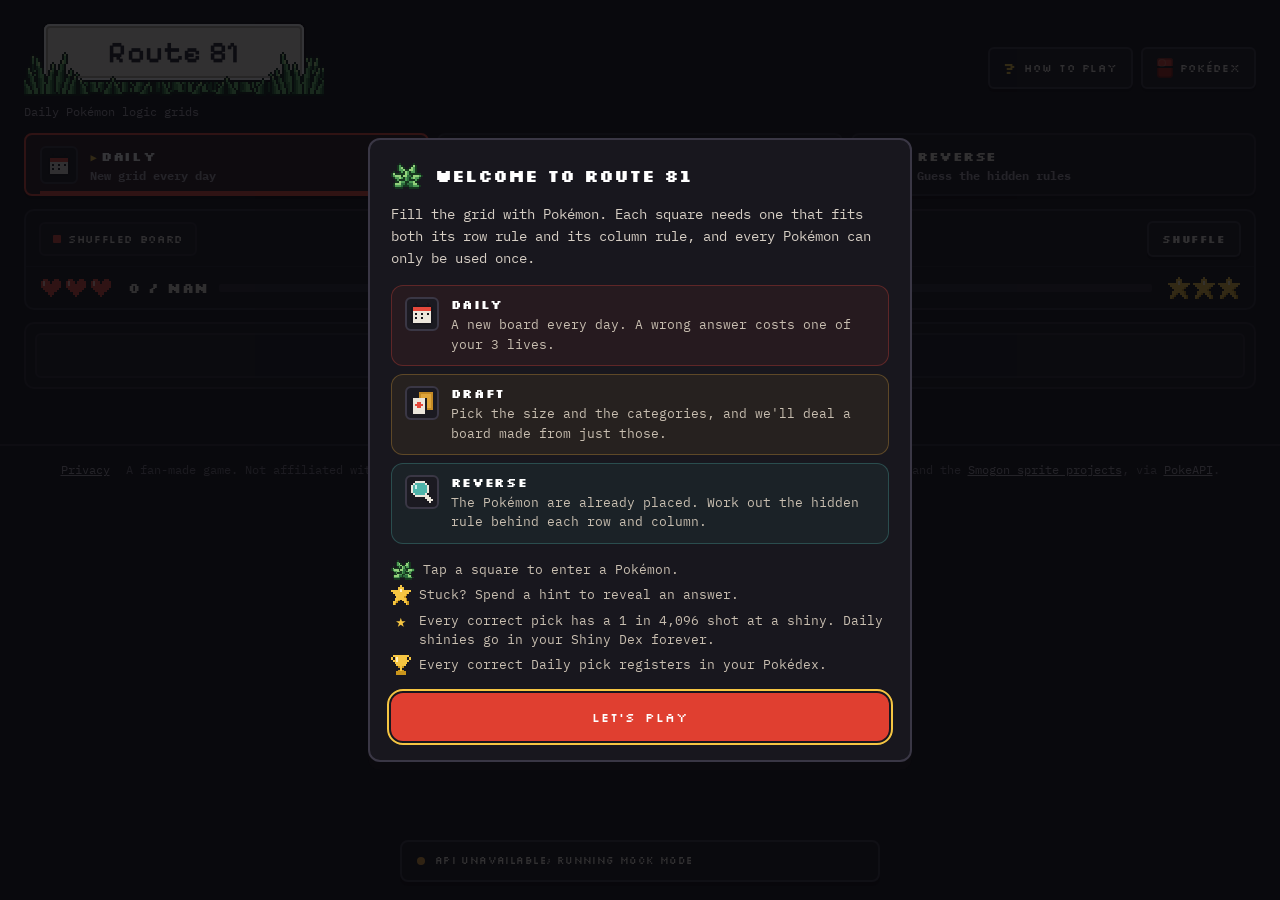
==== frontend/index.html @ f3b8fbe4 "Logo: route sign that drops in, standing in swaying tall grass - Replaces the grass-under-text wordm" ====
<!doctype html>
<html lang="en">
  <head>
    <meta charset="UTF-8" />
    <meta name="viewport" content="width=device-width, initial-scale=1.0" />
    <!-- Tints the phone browser bars to match the page -->
    <meta name="theme-color" content="#08030f" />
    <title>Route 81 · Daily Pokémon grid puzzles</title>
    <meta name="description" content="Route 81 is a free daily Pokémon logic grid: 81 squares, each needs a Pokémon that fits its row and column. New board every day, plus Draft and Reverse modes." />
    <meta property="og:site_name" content="Route 81" />
    <meta property="og:title" content="Route 81 · Daily Pokémon grid puzzles" />
    <meta property="og:description" content="81 squares. Every one needs a Pokémon that fits both rules. New board every day." />
    <meta property="og:type" content="website" />
    <meta name="twitter:card" content="summary" />
    <link rel="icon" href="./favicon.svg" type="image/svg+xml" />
    <link rel="preconnect" href="https://fonts.googleapis.com" />
    <link rel="preconnect" href="https://fonts.gstatic.com" crossorigin />
    <link
      href="https://fonts.googleapis.com/css2?family=IBM+Plex+Mono:wght@400;500&family=Pixelify+Sans:wght@600&family=Silkscreen:wght@400;700&display=swap"
      rel="stylesheet"
    />
    <link rel="stylesheet" href="./styles.css" />
    <link rel="stylesheet" href="./brand-art.css" />
    <link rel="stylesheet" href="./type-icons.css" />
    <link rel="stylesheet" href="./Reverse.css" />

    <!-- HUD + game UI styles — embedded to guarantee application -->
    <style>
      /* ── HUD strip ───────────────────────────────────────── */
      .hud-strip {
        display: flex;
        flex-direction: row;
        align-items: center;
        gap: 0;
        background: rgba(14, 13, 16, 0.90);
        border: 1px solid rgba(34, 33, 40, 0.8);
        border-radius: 12px;
        padding: 0.5rem 0.9rem;
        margin-bottom: 0.55rem;
        box-shadow: 0 4px 16px rgba(0, 0, 0, 0.4), inset 0 1px 0 rgba(0, 196, 176, 0.06);
      }

      .hud-section {
        display: flex;
        flex-direction: row;
        align-items: center;
        gap: 0.38rem;
        flex-shrink: 0;
      }

      .hud-section.hud-mid {
        flex: 1;
        justify-content: center;
        gap: 0.55rem;
        min-width: 0;
        padding: 0 0.8rem;
      }

      .hud-divider {
        width: 1px;
        height: 1.8rem;
        background: rgba(34, 33, 40, 0.9);
        flex-shrink: 0;
      }

      /* Lives */
      .pip-life {
        font-size: 1.3rem;
        line-height: 1;
        display: inline-block;
        transition: filter 250ms ease, transform 280ms cubic-bezier(.2, .7, .3, 1), opacity 250ms ease;
        filter: none;
      }

      .pip-life.spent {
        filter: grayscale(1) brightness(0.35);
        opacity: 0.25;
        transform: scale(0.75);
      }

      /* Progress */
      .hud-score {
        font-family: "Silkscreen", "IBM Plex Mono", monospace;
        font-size: 0.95rem;
        font-weight: 700;
        color: #e5ddd3;
        white-space: nowrap;
        flex-shrink: 0;
        letter-spacing: 0.04em;
      }

      .hud-bar {
        flex: 1;
        height: 6px;
        background: rgba(34, 33, 40, 0.6);
        border-radius: 99px;
        overflow: hidden;
        min-width: 60px;
        border: 1px solid rgba(34, 33, 40, 0.8);
      }

      .hud-fill {
        height: 100%;
        width: 0%;
        background: #cc3022;
        border-radius: 99px;
        transition: width 400ms cubic-bezier(.4, 0, .2, 1);
        box-shadow: none;
      }

      .hud-tag {
        font-family: "Silkscreen", "IBM Plex Mono", monospace;
        font-size: 0.6rem;
        text-transform: uppercase;
        letter-spacing: 0.14em;
        color: #5e5c6b;
        white-space: nowrap;
        flex-shrink: 0;
      }

      /* Hints */
      .pip-hint {
        background: none;
        border: none;
        padding: 0.1rem;
        cursor: pointer;
        font-size: 1.3rem;
        line-height: 1;
        box-shadow: none;
        border-radius: 50%;
        display: inline-block;
        transition: filter 200ms ease, transform 240ms cubic-bezier(.2, .7, .3, 1), opacity 200ms ease;
        filter: none;
      }

      .pip-hint:hover:not(.spent):not(:disabled) {
        transform: scale(1.32) rotate(14deg);
        filter: none;
      }

      .pip-hint:active:not(.spent):not(:disabled) { transform: scale(1.1); }

      .pip-hint.spent,
      .pip-hint:disabled {
        filter: grayscale(1) brightness(0.35);
        opacity: 0.22;
        cursor: not-allowed;
        transform: scale(0.75);
      }

      /* ── Game alerts ──────────────────────────────────────── */
      .hud-alert {
        display: none;
        flex-direction: row;
        align-items: center;
        gap: 0.65rem;
        border-radius: 10px;
        padding: 0.55rem 0.85rem;
        margin-bottom: 0.55rem;
        font-size: 0.85rem;
        font-weight: 500;
        font-family: "IBM Plex Mono", monospace;
        animation: alert-in 340ms cubic-bezier(.2, .7, .3, 1) both;
      }

      .hud-alert.visible { display: flex; }

      @keyframes alert-in {
        from { opacity: 0; transform: translateY(-6px) scale(0.97); }
        to   { opacity: 1; transform: none; }
      }

      .hud-alert-dead {
        background: rgba(233, 88, 74, 0.08);
        border: 1.5px solid rgba(233, 88, 74, 0.35);
        color: #f4aba4;
      }

      .hud-alert-win {
        background: rgba(58, 175, 117, 0.08);
        border: 1.5px solid rgba(58, 175, 117, 0.35);
        color: #94dcb8;
      }

      .hud-alert-icon { font-size: 1.4rem; flex-shrink: 0; }
      .hud-alert-text { flex: 1; }
      .hud-alert-text strong {
        font-family: "Silkscreen", monospace;
        font-size: 0.9rem;
        display: block;
      }

      /* Picked Pokémon name: small enough that 8-10 letter names (Garchomp,
         Kangaskhan) stay on one line next to the check mark on wide
         screens, and only break mid-word as a last resort. */
      .cell .picked-name {
        font-size: calc(clamp(0.56rem, 0.6vw, 0.7rem) * 9 / var(--name-len, 9));
        letter-spacing: 0.01em;
        word-break: normal;
        overflow-wrap: anywhere;
      }
      /* ── Qual-combo two-line rule labels ──────────────────── */
      .qual-combo {
        display: flex;
        flex-direction: column;
        align-items: center;
        justify-content: center;
        gap: 0.2rem;
        width: 100%;
        flex: 1;
        padding: 0.15rem 0.1rem;
      }
      .q-row, .q-col {
        font-family: var(--pixel-font);
        font-size: 0.70rem;
        font-weight: 700;
        text-transform: uppercase;
        letter-spacing: 0.03em;
        color: rgba(232, 169, 163, 0.88);
        overflow: hidden;
        display: -webkit-box;
        -webkit-line-clamp: 3;
        -webkit-box-orient: vertical;
        max-width: 100%;
        line-height: 1.25;
        text-align: center;
        transition: color 150ms ease, font-size 150ms ease, text-shadow 150ms ease;
      }
      .q-col {
        font-size: 0.68rem;
        color: rgba(222, 131, 123, 0.72);
      }
      .q-sep {
        font-size: 0.62rem;
        font-weight: 700;
        color: rgba(220, 92, 80, 0.55);
        line-height: 1;
        font-family: "Silkscreen", "IBM Plex Mono", monospace;
        letter-spacing: 0;
        transition: color 150ms ease, font-size 150ms ease;
      }
      /* Hover: brighten + glow. No font growth: the square itself already
         zooms in, and growing the text too pushed long pairs ("Learns Earth
         Power × Ability: Sheer Force") out of the bottom of the square. */
      .cell:hover .q-row,
      .cell:focus-within .q-row {
        color: rgba(238, 233, 227, 1);
        text-shadow: none;
      }
      .cell:hover .q-col,
      .cell:focus-within .q-col {
        color: rgba(240, 190, 185, 0.95);
        text-shadow: none;
      }
      .cell:hover .q-sep,
      .cell:focus-within .q-sep {
        color: rgba(235, 106, 95, 0.80);
      }
      /* Long pairs (app.js adds .q-long): a size down so both always fit. */
      .qual-combo { min-height: 0; overflow: hidden; }
      .qual-combo.q-long .q-row { font-size: 0.6rem; }
      .qual-combo.q-long .q-col { font-size: 0.58rem; }
      .qual-combo.q-long { gap: 0.12rem; }
      /* ── Mobile: keep qual-combo sizes readable but not huge ─── */
      @media (max-width: 767px) {
        .q-row           { font-size: 0.66rem; }
        .q-col           { font-size: 0.60rem; }
        .q-sep           { font-size: 0.52rem; }
        .qual-combo      { gap: 0.14rem; }
        .cell:hover .q-row,
        .cell:focus-within .q-row { text-shadow: none; }
        /* styles.css grows these on hover with !important; keep them put. */
        .cell:hover .qual-combo .q-row, .cell:focus-within .qual-combo .q-row { font-size: 0.64rem !important; }
        .cell:hover .qual-combo .q-col, .cell:focus-within .qual-combo .q-col { font-size: 0.58rem !important; }
        .cell .qual-combo.q-long .q-row { font-size: 0.56rem !important; }
        .cell .qual-combo.q-long .q-col { font-size: 0.52rem !important; }
      }
      /* Shrink labels when cell is filled — sprite takes over */
      .cell.ok .q-row, .cell.ok .q-col,
      .cell.hint-cell .q-row, .cell.hint-cell .q-col {
        font-size: 0.5rem;
        color: rgba(144, 142, 158, 0.42);
        -webkit-line-clamp: 1;
        text-shadow: none;
      }
      /* "Tap to enter" — readable but not dominant */
      .cell:not(.ok):not(.hint-cell):not(.err):not(.drafted):not(.warn) .picked-name {
        font-size: 0.5rem;
        opacity: 0.40;
        letter-spacing: 0.08em;
      }

      /* ── Cell modal overlay ────────────────────────────────── */
      .cell-modal-overlay {
        position: fixed; inset: 0;
        background: rgba(0,0,0,0.82);
        
        
        z-index: 200;
        display: grid;
        place-items: center;
        padding: 1rem;
        opacity: 0;
        pointer-events: none;
        transition: opacity 200ms ease;
      }
      .cell-modal-overlay.open { opacity: 1; pointer-events: all; }
      .cell-modal-card {
        background: rgba(12, 12, 14, 0.98);
        border: 1px solid rgba(204, 48, 34, 0.52);
        border-radius: 22px;
        padding: 1.6rem 1.5rem 1.4rem;
        width: min(520px, 94vw);
        position: relative;
        box-shadow: 0 30px 80px rgba(0,0,0,0.8);
        animation: modal-in 300ms cubic-bezier(.2, .7, .3, 1) both;
      }
      @keyframes modal-in {
        from { opacity:0; transform: scale(0.90) translateY(20px); }
        to   { opacity:1; transform: none; }
      }
      /* Modal header: rules centered in their own space,
         hearts+close absolute in top-right corner of the card */
      .modal-header {
        display: flex;
        justify-content: center;
        margin-bottom: 1rem;
        /* No position:relative — lets .modal-header-right escape to the card */
      }

      /* Hearts + close: absolute within .cell-modal-card, never collides with rules */
      .modal-header-right {
        position: absolute;
        top: 1.0rem;
        right: 1.0rem;
        display: flex;
        align-items: center;
        gap: 0.3rem;
        z-index: 2;
      }

      /* Rules: centered column — Water / × / Bug */
      .modal-rules {
        display: flex;
        flex-direction: column;
        align-items: center;
        gap: 0.28rem;
        text-align: center;
        /* Keep rule tags away from the absolute hearts in the top-right */
        padding: 0 4.5rem;
      }

      .modal-rule-x {
        font-family: "Silkscreen", monospace;
        font-size: 0.78rem;
        color: rgba(214, 101, 90, 0.40);
        line-height: 1;
        align-self: center;
      }
      .modal-close-btn {
        width: 2rem; height: 2rem; min-height: unset;
        border-radius: 50%; flex-shrink: 0;
        display: grid; place-items: center;
        font-size: 0.9rem; padding: 0;
        background: rgba(204, 48, 34,0.08);
        border: 1px solid rgba(204, 48, 34,0.28);
        color: rgba(229, 157, 151,0.65);
        box-shadow: none; font-family: "IBM Plex Mono", monospace;
      }
      .modal-close-btn:hover {
        background: rgba(204, 48, 34,0.18); border-color: rgba(204, 48, 34,0.6);
        color: #e5ddd3; transform: none; box-shadow: none;
      }
      .modal-rule-tag {
        font-family: "Silkscreen", monospace;
        font-size: 0.82rem; font-weight: 700;
        text-transform: uppercase; letter-spacing: 0.06em;
        background: rgba(204, 48, 34,0.10);
        border: 1px solid rgba(204, 48, 34,0.38);
        border-radius: 9px; padding: 0.38rem 0.7rem; color: #eebeba;
      }
      /* .modal-rule-x now defined in modal-header block above */
      .modal-preview {
        display: flex; flex-direction: column; align-items: center;
        gap: 0.35rem; min-height: 70px; margin-bottom: 1rem;
      }
      .modal-sprite {
        width: 88px; height: 88px; object-fit: contain;
        filter: drop-shadow(0 6px 14px rgba(0,0,0,0.6));
        transition: opacity 200ms ease;
      }
      .modal-sprite.hidden { display: none; }
      .modal-picked-name {
        margin: 0; font-family: "Silkscreen", monospace;
        font-size: 1rem; font-weight: 700;
        text-transform: uppercase; letter-spacing: 0.06em;
        color: #e5ddd3; min-height: 1.4em; text-align: center;
      }
      .modal-input-wrap { margin-bottom: 0.55rem; }
      .modal-input {
        width: 100%; padding: 0.75rem 1rem;
        font-size: 1rem; font-family: "IBM Plex Mono", monospace;
        background: rgba(204, 48, 34,0.05);
        border: 1px solid rgba(204, 48, 34,0.32);
        border-radius: 11px; color: #e5ddd3; outline: none;
        transition: border-color 150ms, box-shadow 150ms;
      }
      .modal-input:focus {
        border-color: rgba(204, 48, 34,0.7);
        box-shadow: none;
      }
      .modal-input::placeholder { color: rgba(221, 128, 119,0.38); }
      .modal-suggestions {
        margin-top: 0.45rem; display: flex; flex-direction: column;
        gap: 0.22rem; max-height: 190px; overflow-y: auto;
      }
      .modal-suggestion-btn {
        display: flex; align-items: center; gap: 0.75rem;
        background: rgba(204, 48, 34,0.05);
        border: 1px solid rgba(204, 48, 34,0.16);
        border-radius: 10px; padding: 0.45rem 0.75rem;
        text-align: left; color: #e5ddd3; font-size: 0.92rem;
        box-shadow: none; width: 100%;
        font-family: "IBM Plex Mono", monospace;
        transition: background 130ms, border-color 130ms;
        min-height: 60px;
      }
      .modal-suggestion-btn:hover {
        background: rgba(204, 48, 34,0.16);
        border-color: rgba(204, 48, 34,0.5);
        transform: none; box-shadow: none;
      }
      .modal-sug-sprite {
        width: 52px;
        height: 52px;
        object-fit: contain;
        flex-shrink: 0;
        filter: drop-shadow(0 2px 6px rgba(0,0,0,0.5));
      }
      .modal-suggestions::-webkit-scrollbar { width: 5px; }
      .modal-suggestions::-webkit-scrollbar-track { background: rgba(204, 48, 34,0.05); border-radius: 3px; }
      .modal-suggestions::-webkit-scrollbar-thumb { background: rgba(204, 48, 34,0.28); border-radius: 3px; }
      .modal-suggestions::-webkit-scrollbar-thumb:hover { background: rgba(204, 48, 34,0.5); }
      .modal-footer { display:flex; flex-direction:column; gap:0.45rem; margin-top:0.3rem; }
      .modal-status {
        margin: 0; font-size: 0.76rem;
        font-family: "IBM Plex Mono", monospace;
        min-height: 1.1em; text-align: center;
        color: rgba(221, 128, 119,0.6);
      }
      .modal-status.err  { color: #f08c82; }
      .modal-status.warn { color: #fbbf24; }
      .modal-status.ok   { color: #3aaf75; }
      .modal-actions { display: flex; gap: 0.55rem; }
      .modal-ok-btn     { flex: 1;       padding: 0.68rem 1rem;   font-size: 0.88rem; border-radius: 11px; }
      .modal-cancel-btn { flex-shrink: 0; padding: 0.68rem 0.95rem; font-size: 0.88rem; border-radius: 11px; }

      /* ── Modal hint bar ───────────────────────────────────── */
      .modal-hint-bar {
        display: flex;
        align-items: center;
        justify-content: center;
        gap: 0.55rem;
        padding: 0.65rem 0 0.1rem;
        border-top: 1px solid rgba(204, 48, 34, 0.15);
        margin-top: 0.5rem;
      }
      .modal-hint-tag {
        font-family: "Silkscreen", "IBM Plex Mono", monospace;
        font-size: 0.62rem;
        text-transform: uppercase;
        letter-spacing: 0.12em;
        color: rgba(219, 120, 111, 0.58);
        flex-shrink: 0;
      }
      .modal-pip-hint {
        background: none;
        border: none;
        padding: 0.1rem;
        cursor: pointer;
        font-size: 1.45rem;
        line-height: 1;
        box-shadow: none;
        border-radius: 50%;
        display: inline-block;
        transition: filter 180ms ease, transform 220ms cubic-bezier(.2, .7, .3, 1), opacity 180ms ease;
        filter: none;
      }
      .modal-pip-hint:hover:not(.spent):not(:disabled) {
        transform: scale(1.35) rotate(14deg);
        filter: none;
      }
      .modal-pip-hint.spent,
      .modal-pip-hint:disabled {
        filter: grayscale(1) brightness(0.38);
        opacity: 0.22;
        cursor: not-allowed;
        transform: scale(0.78);
      }


      /* ── Draft (typed but not confirmed) state ─────────────── */
      .cell.drafted:not(.ok):not(.hint-cell) {
        border-color: rgba(245, 158, 11, 0.42);
        background: rgba(245,158,11,0.06);
      }
      .cell.drafted:not(.ok):not(.hint-cell) .picked-name {
        color: rgba(245, 158, 11, 0.72);
        font-style: italic;
      }
      /* Phone layout for the cell modal lives in mobile.css (centered card
         that tracks the on-screen keyboard; see mobile.js). */

      /* ── Mobile HUD adjustments ──────────────────────────── */
      @media (max-width: 767px) {
        .hud-strip  { padding: 0.42rem 0.65rem; }
        .hud-score  { font-size: 0.88rem; }
        .hud-tag    { font-size: 0.58rem; letter-spacing: 0.1em; }
        .pip-life   { font-size: 1.15rem; }
        .pip-hint   { font-size: 1.15rem; }
        .hud-divider { height: 1.6rem; }
        .hud-bar    { min-width: 50px; }
      }
      /* Very narrow: progress bar goes full-width on second row */
      @media (max-width: 400px) {
        .hud-strip  { flex-wrap: wrap; gap: 0.35rem; justify-content: space-between; }
        .hud-divider { display: none; }
        .hud-section.hud-mid {
          order: 3;
          flex-basis: 100%;
          justify-content: center;
          padding: 0;
          border-top: 1px solid rgba(34, 33, 40,0.5);
          padding-top: 0.35rem;
        }
      }

      /* ── Mobile scroll hint ──────────────────────────────── */
      @media (max-width: 900px) {
        .board-scroll-hint {
          display: block;
          text-align: center;
          font-family: "IBM Plex Mono", monospace;
          font-size: 0.65rem;
          color: rgba(219, 120, 111, 0.45);
          letter-spacing: 0.08em;
          padding: 0.3rem 0 0;
          animation: hint-fade 4s ease 1.5s forwards;
          opacity: 1;
        }
        @keyframes hint-fade {
          to { opacity: 0; }
        }
      }
      @media (min-width: 901px) {
        .board-scroll-hint { display: none; }
      }

      /* ── Modal lives indicator ────────────────────────────── */
      /* Lives row is now inline in the flex header — no more absolute positioning */
      .modal-lives-row {
        display: flex;
        gap: 0.18rem;
        align-items: center;
        flex-shrink: 0;
      }
      .modal-heart {
        font-size: 1rem;
        line-height: 1;
        transition: filter 220ms ease, opacity 220ms ease, transform 220ms cubic-bezier(.2, .7, .3, 1);
      }
      .modal-heart.spent {
        filter: grayscale(1) brightness(0.4);
        opacity: 0.22;
        transform: scale(0.78);
      }

      /* ── Hide rule labels on correctly-filled cells ─────────── */
      /* Sprite + name give all needed context; labels just get cut off */
      .cell.ok .qual-combo,
      .cell.hint-cell .qual-combo {
        display: none;
      }

      /* ── Wrong-attempt cell — keep red even after closing modal ─ */
      .cell.err:not(.ok) .picked-name {
        color: rgba(233, 88, 74, 0.82) !important;
        font-style: italic;
      }
      .cell.err:not(.ok) {
        border-color: rgba(233, 88, 74, 0.38);
        background: rgba(233, 88, 74,0.06);
      }

    </style>

    <!-- Loaded after the inline styles above so they win ties -->
    <link rel="stylesheet" href="./mobile.css" />
    <link rel="stylesheet" href="./draft.css" />
    <link rel="stylesheet" href="./shell.css" />
    <link rel="stylesheet" href="./pokedex.css" />
    <link rel="stylesheet" href="./shiny.css" />
    <link rel="stylesheet" href="./stats.css" />
    <link rel="stylesheet" href="./account.css" />
    <link rel="stylesheet" href="./ads.css" />
    <link rel="stylesheet" href="./theme.css" />
    <link rel="stylesheet" href="./motion.css" />
  </head>
  <body>
    <div class="bg-orb orb-a" aria-hidden="true"></div>
    <div class="bg-orb orb-b" aria-hidden="true"></div>

    <main class="app-shell">
      <!-- Brand bar: logo + the two things reachable from every mode. -->
      <header class="app-header topbar">
        <div class="brand">
          <div>
            <h1 class="route-sign" aria-label="Route 81">
              <span class="rs-grass rs-back" aria-hidden="true"></span>
              <span class="rs-plate" aria-hidden="true">Route 81</span>
              <span class="rs-grass rs-front" aria-hidden="true"></span>
            </h1>
            <span class="brand-tag">Daily Pokémon logic grids</span>
          </div>
        </div>
        <div class="topbar-actions">
          <button type="button" id="howToBtn" class="icon-btn" aria-label="How to play">
            <span class="icon-btn-q" aria-hidden="true">?</span><span class="icon-btn-label">How to play</span>
          </button>
          <!-- The Pokédex is a collection view, reachable from every mode — not a game mode. -->
          <button type="button" id="openPokedexBtn" class="icon-btn" aria-label="Pokédex">
            <span class="dex-mini-icon" aria-hidden="true"></span><span class="icon-btn-label">Pokédex</span>
          </button>
        </div>
      </header>

      <!-- Mode tabs: exactly one is always active. -->
      <nav class="mode-tabs" aria-label="Game mode">
        <button type="button" class="mode-tab active" data-mode="daily" id="modeDailyTab">
          <span class="mt-icon" aria-hidden="true">📅</span>
          <span class="mt-text"><span class="mt-name">Daily</span><span class="mt-sub">New grid every day</span></span>
        </button>
        <button type="button" class="mode-tab" data-mode="draft" id="modeDraftTab">
          <span class="mt-icon" aria-hidden="true">🃏</span>
          <span class="mt-text"><span class="mt-name">Draft</span><span class="mt-sub">Build your own board</span></span>
        </button>
        <button type="button" class="mode-tab" data-mode="reverse" id="modeReverseTab">
          <span class="mt-icon" aria-hidden="true">🔍</span>
          <span class="mt-text"><span class="mt-name">Reverse</span><span class="mt-sub">Guess the hidden rules</span></span>
        </button>
      </nav>

      <!-- Console: board label + mode actions on top, HUD underneath. -->
      <section class="console" aria-label="Board controls">
      <!-- Context bar: contents swap with the active mode. -->
      <div class="mode-context" id="modeContext">
        <div class="ctx-panel" data-ctx="daily">
          <button type="button" class="ctx-btn" id="ctxShuffleBtn" title="Deal a fresh random board">Shuffle</button>
          <button type="button" class="ctx-btn" id="ctxStatsBtn" title="See how everyone answered today's board" hidden>Stats</button>
          <span class="ctx-meta" id="boardMeta">Loading board…</span>
          <span class="ctx-msg message" id="message"></span>
        </div>
        <div class="ctx-panel hidden" data-ctx="draft">
          <button type="button" class="ctx-btn" id="ctxConfigureDraftBtn">Edit draft</button>
          <span class="ctx-meta" id="boardMetaDraft"></span>
          <span class="ctx-msg message" id="messageDraft"></span>
        </div>
        <div class="ctx-panel hidden" data-ctx="reverse">
          <button type="button" class="ctx-btn" id="revDailyBtn">Daily</button>
          <button type="button" class="ctx-btn" id="revCustomBtn">Custom</button>
          <button type="button" class="ctx-btn" id="revIndexBtn">Categories</button>
          <span class="ctx-meta" id="revMeta"></span>
          <span class="ctx-msg" id="revMessage"></span>
        </div>
      </div>

      <!-- ── HUD strip ── -->
      <div class="hud-strip" id="gameHud" role="status" aria-label="Game status">

        <div class="hud-section" aria-label="Lives remaining">
          <div id="livesDisplay" style="display:flex;gap:0.18rem;align-items:center">
            <span class="pip-life" aria-label="Life 1">❤️</span>
            <span class="pip-life" aria-label="Life 2">❤️</span>
            <span class="pip-life" aria-label="Life 3">❤️</span>
          </div>
          <span class="hud-tag">Lives</span>
        </div>

        <div class="hud-divider"></div>

        <div class="hud-section hud-mid" aria-label="Completion progress">
          <span id="progressText" class="hud-score">0 / 81</span>
          <div class="hud-bar" role="progressbar" aria-valuemin="0" aria-valuemax="81" aria-valuenow="0" id="progressBarWrap">
            <div class="hud-fill" id="progressBar"></div>
          </div>
          <span class="hud-tag">Complete</span>
        </div>

        <div class="hud-divider"></div>

        <div class="hud-section" aria-label="Hints available">
          <span class="hud-tag">Hints</span>
          <div id="hintsDisplay" style="display:flex;gap:0.18rem;align-items:center">
            <button class="pip-hint" data-hint-index="0" title="Click a cell then press a star to reveal an answer">⭐</button>
            <button class="pip-hint" data-hint-index="1" title="Click a cell then press a star to reveal an answer">⭐</button>
            <button class="pip-hint" data-hint-index="2" title="Click a cell then press a star to reveal an answer">⭐</button>
          </div>
        </div>

      </div>

      <!-- ── Reverse HUD (only while Reverse is active): lives | lines | hint ── -->
      <div class="hud-strip rev-hud" id="revHud" role="status" aria-label="Reverse Board status">
        <div class="hud-section" aria-label="Lives remaining">
          <div id="revLives" class="rev-lives">
            <span class="rev-life" aria-label="Life 1">❤️</span>
            <span class="rev-life" aria-label="Life 2">❤️</span>
            <span class="rev-life" aria-label="Life 3">❤️</span>
          </div>
          <span class="hud-tag">Lives</span>
        </div>
        <div class="hud-section hud-mid" aria-label="Lines solved">
          <span id="revProgressText" class="hud-score">0 / 18</span>
          <div class="hud-bar" role="progressbar" aria-valuemin="0" aria-valuemax="18" aria-valuenow="0" id="revProgressWrap">
            <div class="hud-fill" id="revProgressBar"></div>
          </div>
          <span class="hud-tag">Lines</span>
        </div>
        <div class="hud-section" aria-label="Hint">
          <span class="hud-tag">Hint</span>
          <button type="button" class="rev-hint" id="revHintBtn" title="Open a row or column, then tap Hint">⭐</button>
        </div>
      </div>
      </section>

      <!-- Alerts (hidden by default) -->
      <div class="hud-alert hud-alert-dead" id="gameOverBanner" role="alert">
        <span class="hud-alert-icon" aria-hidden="true"></span>
        <span class="hud-alert-text">
          <strong>Board locked</strong>
          Out of lives. Tap any square to see what fit.
        </span>
        <button type="button" id="retryBtn" class="ghost" style="flex-shrink:0;font-size:0.78rem">Try again</button>
      </div>

      <div class="hud-alert hud-alert-win" id="winBanner" role="alert">
        <span class="hud-alert-icon" aria-hidden="true"></span>
        <span class="hud-alert-text">
          <strong>Board complete</strong>
          Every square filled.
        </span>
        <button type="button" id="newAfterWinBtn" class="ghost" style="flex-shrink:0;font-size:0.78rem">New board</button>
      </div>

      <div id="boardWrap" class="board-wrap" role="region" aria-label="Route 81 board"></div>
      <p class="board-scroll-hint" aria-hidden="true">Scroll sideways for more columns</p>

      <section class="legend" aria-label="Status legend">
        <span><i class="dot ok"></i>Correct</span>
        <span><i class="dot warn"></i>Not confirmed</span>
        <span><i class="dot err"></i>Wrong</span>
        <span><i class="dot hint"></i>Hint used</span>
      </section>

      <!-- Reverse Board view + modals. Hidden until the Reverse tab is active. -->
      <section id="reverseView" aria-label="Reverse Board">
        <!-- Shown when the board is solved or out of lives (Reverse.js fills it) -->
        <div class="hud-alert" id="revBanner" role="alert" hidden>
          <span class="hud-alert-icon" aria-hidden="true"></span>
          <span class="hud-alert-text"></span>
          <button type="button" id="revBannerBtn" class="ghost" style="flex-shrink:0;font-size:0.78rem" hidden>New board</button>
        </div>

        <div id="revBoardWrap" class="board-wrap" role="region" aria-label="Reverse Board grid"></div>
        <p class="board-scroll-hint" aria-hidden="true">Scroll sideways for more columns</p>
      </section>

      <!-- Guess modal: pick the hidden category for a row or column -->
      <div id="revGuessModal" class="rev-modal rg" role="dialog" aria-modal="true" aria-labelledby="revGuessTitle">
        <div class="rg-card">
          <header class="rg-head">
            <div>
              <p class="rg-kicker" id="revGuessKicker">Row 1</p>
              <h2 id="revGuessTitle">What do these share?</h2>
            </div>
            <button type="button" id="revGuessClose" class="rg-close" aria-label="Close">✕</button>
          </header>
          <div id="revGuessLine" class="rg-line" aria-label="Pokémon in this line"></div>
          <div class="rg-controls">
            <div class="rg-search">
              <span class="rg-search-icon" aria-hidden="true">⌕</span>
              <input type="text" inputmode="search" enterkeyhint="search" id="revGuessSearch" placeholder="Search categories" autocomplete="off" spellcheck="false" aria-label="Search categories">
              <button type="button" id="revGuessClear" class="rg-search-clear" aria-label="Clear search" hidden>✕</button>
            </div>
            <div id="revGuessGroups" class="rg-tabs" role="tablist" aria-label="Category groups"></div>
          </div>
          <p id="revGuessStatus" class="rg-status" role="status" hidden></p>
          <div id="revGuessList" class="rg-list"></div>
          <!-- Lives, hint and the "Lock in" confirm step (Reverse.js renders it) -->
          <footer id="revGuessFoot" class="rg-foot" data-state="idle"></footer>
        </div>
      </div>

      <!-- Category Index -->
      <div id="revIndexModal" class="rev-modal" role="dialog" aria-modal="true" aria-labelledby="revIndexTitle">
        <div class="rev-modal-card">
          <div class="rev-modal-head">
            <h2 id="revIndexTitle">Category index</h2>
            <button type="button" id="revIndexClose" class="rev-modal-close" aria-label="Close">✕</button>
          </div>
          <div class="rev-modal-body">
            <div class="rev-index-progress">
              <span id="revIndexProgress">0 / 0 categories found</span>
              <div class="rev-index-track"><div id="revIndexBar"></div></div>
            </div>
            <div id="revIndexBody"></div>
          </div>
        </div>
      </div>

      <!-- Custom board difficulty picker -->
      <div id="revCustomModal" class="rev-modal" role="dialog" aria-modal="true" aria-labelledby="revCustomTitle">
        <div class="rev-modal-card">
          <div class="rev-modal-head">
            <h2 id="revCustomTitle">Custom reverse board</h2>
            <button type="button" id="revCustomClose" class="rev-modal-close" aria-label="Close">✕</button>
          </div>
          <div class="rev-modal-body">
            <p style="font-size:0.82rem;opacity:0.75;margin:0 0 0.4rem">
              Practice board. It won't count toward your Category Index. Difficulty sets how
              pinned-down each line's answer is.
            </p>
            <div class="rev-diff-options">
              <label class="rev-diff-option">
                <input type="radio" name="revDiff" value="easy">
                <span>
                  <span class="rev-diff-name">Easy</span>
                  <span class="rev-diff-desc">Lines often have a few valid answers, so an easy observation usually works.</span>
                </span>
              </label>
              <label class="rev-diff-option">
                <input type="radio" name="revDiff" value="medium" checked>
                <span>
                  <span class="rev-diff-name">Medium</span>
                  <span class="rev-diff-desc">Some slack, but you'll usually need the intended category.</span>
                </span>
              </label>
              <label class="rev-diff-option">
                <input type="radio" name="revDiff" value="hard">
                <span>
                  <span class="rev-diff-name">Hard</span>
                  <span class="rev-diff-desc">Lines are near-unique: you need the exact rule. Same as Daily.</span>
                </span>
              </label>
            </div>
            <button type="button" id="revCustomGo" class="rev-modal-close" style="width:100%;padding:0.6rem;border:1px solid var(--accent,#e84a7f);border-radius:10px;font-size:0.9rem;opacity:1">
              Build Board
            </button>
          </div>
        </div>
      </div>
    </main>

    <footer class="site-foot">
      <a href="./privacy.html">Privacy</a>
      <span>A fan-made game. Not affiliated with Nintendo, Game Freak or The Pokémon Company.</span>
      <span>Sprites: Pokémon Black/White and the <a href="https://www.smogon.com/forums/threads/x-y-sprite-project.3486712/" rel="noopener" target="_blank">Smogon sprite projects</a>, via <a href="https://github.com/PokeAPI/sprites" rel="noopener" target="_blank">PokeAPI</a>.</span>
    </footer>

    <template id="cellTemplate">
      <article class="cell" role="gridcell" tabindex="0">
        <div class="cell-summary">
          <img class="summary-sprite hidden" alt="Selected Pokémon" loading="lazy" />
          <p class="picked-name-row">
            <span class="picked-name"></span>
            <span class="result-mark" aria-hidden="true"></span>
          </p>
          <div class="qual-stack">
            <div class="qual-combo"></div>
          </div>
        </div>
      </article>
    </template>

    <!-- Global input modal — one shared instance for all cells -->
    <div id="cellModal" class="cell-modal-overlay" role="dialog" aria-modal="true">
      <div class="cell-modal-card">

        <!-- Header: rule tags left, lives + close right — flex layout prevents overlap -->
        <div class="modal-header">
          <div class="modal-rules">
            <span class="modal-rule-tag" id="modalRowRule"></span>
            <span class="modal-rule-x">×</span>
            <span class="modal-rule-tag" id="modalColRule"></span>
          </div>
          <div class="modal-header-right">
            <div class="modal-lives-row" id="modalLivesRow" aria-label="Lives remaining">
              <span class="modal-heart" id="mh0">❤️</span>
              <span class="modal-heart" id="mh1">❤️</span>
              <span class="modal-heart" id="mh2">❤️</span>
            </div>
            <button type="button" class="modal-close-btn" id="modalClose" aria-label="Close">✕</button>
          </div>
        </div>

        <!-- Category explainers: one compact caption per rule, side by side. -->
        <div class="modal-rule-help-row">
          <p class="modal-rule-help" id="modalRowHelp"></p>
          <p class="modal-rule-help" id="modalColHelp"></p>
        </div>

        <div class="modal-preview">
          <img id="modalSprite" class="modal-sprite hidden" alt="" loading="lazy" />
          <p id="modalPickedName" class="modal-picked-name"></p>
        </div>

        <div class="modal-input-wrap">
          <input type="text" id="modalInput" class="modal-input" placeholder="Pokémon name" autocomplete="off" />
          <div id="modalSuggestions" class="modal-suggestions"></div>
        </div>

        <div class="modal-footer">
          <p id="modalStatus" class="modal-status"></p>
          <div class="modal-actions">
            <button type="button" id="modalOk" class="modal-ok-btn">Confirm Pick</button>
            <button type="button" id="modalCancel" class="ghost modal-cancel-btn">Cancel</button>
          </div>
          <!-- Hint stars live inside the modal so they're always reachable -->
          <div class="modal-hint-bar" id="modalHintBar">
            <span class="modal-hint-tag">Use a hint</span>
            <button type="button" class="modal-pip-hint" data-modal-hint="0" title="Reveal a valid answer for this cell">⭐</button>
            <button type="button" class="modal-pip-hint" data-modal-hint="1" title="Reveal a valid answer for this cell">⭐</button>
            <button type="button" class="modal-pip-hint" data-modal-hint="2" title="Reveal a valid answer for this cell">⭐</button>
          </div>
        </div>
      </div>
    </div>

    <!-- Pokédex — collection tracker for Daily Board catches (pokedex.js / pokedex.css) -->
    <div id="pokedexModal" class="dex-overlay" role="dialog" aria-modal="true" aria-labelledby="pokedexTitle">
      <div class="dex-shell">
        <header class="dex-top">
          <div class="dex-lens" aria-hidden="true">
            <span class="dex-lens-glass"></span>
            <span class="dex-led r"></span><span class="dex-led y"></span><span class="dex-led g"></span>
          </div>
          <div class="dex-heading">
            <h2 id="pokedexTitle">Pokédex</h2>
            <p>Every correct Daily Board pick registers here</p>
          </div>
          <button type="button" class="dex-x" id="dexClose" aria-label="Close Pokédex">✕</button>
        </header>

        <div class="dex-layout" id="dexLayout">
          <div class="dex-main" id="dexBody" data-view="dex">
            <div class="dx-stats">
              <div class="dx-stat dx-stat-ring">
                <svg viewBox="0 0 80 80" aria-hidden="true">
                  <defs>
                    <linearGradient id="dexRingGrad" x1="0" y1="0" x2="1" y2="1">
                      <stop offset="0%" stop-color="#ff5c9a" />
                      <stop offset="60%" stop-color="#cc2255" />
                      <stop offset="100%" stop-color="#9b1fcc" />
                    </linearGradient>
                  </defs>
                  <circle class="dx-ring-track" cx="40" cy="40" r="34"></circle>
                  <circle class="dx-ring-fill" id="dexRingFill" cx="40" cy="40" r="34"></circle>
                </svg>
                <span class="dx-ring-pct" id="dexRingPct">0%</span>
                <div class="dx-stat-text">
                  <strong><span id="dexCaught">0</span><small> / <span id="dexTotal">0</span></small></strong>
                  <span>registered</span>
                </div>
              </div>
              <div class="dx-stat dx-stat-streak">
                <span class="dx-stat-icon px-flame" aria-hidden="true"></span>
                <div class="dx-stat-text"><strong id="dexStreak">—</strong><span id="dexStreakSub">Daily streak</span></div>
              </div>
              <div class="dx-stat dx-stat-next">
                <span class="dx-stat-icon px-trophy" aria-hidden="true"></span>
                <div class="dx-stat-text">
                  <strong id="dexNext">—</strong><span id="dexNextSub">Next milestone</span>
                  <span class="dx-mini-track"><span id="dexNextBar"></span></span>
                </div>
              </div>
              <button type="button" class="dx-stat dx-stat-shiny" id="dexShinyStat" hidden aria-label="Shiny odds and Shiny Charm"></button>
              <button type="button" class="dx-stat dx-stat-latest" id="dexLatest" hidden>
                <img id="dexLatestImg" alt="" />
                <div class="dx-stat-text"><strong id="dexLatestName"></strong><span>Latest catch</span></div>
              </button>
            </div>

            <div class="dx-banner" id="dexBanner" role="status" hidden></div>

            <div class="dx-sealbar" id="dexSealBar" hidden>
              <span>Pokédex complete</span>
              <button type="button">Seal it &amp; earn a Shiny Charm</button>
            </div>

            <div class="dx-types" id="dexTypes" aria-label="Filter by type"></div>

            <div class="dx-bar-row">
              <div class="dx-tabs" id="dexTabs" role="tablist" aria-label="Pokédex view">
                <button type="button" role="tab" data-view="dex" aria-selected="true">Dex</button>
                <button type="button" role="tab" data-view="log" aria-selected="false">Catch log</button>
                <button type="button" role="tab" data-view="progress" aria-selected="false">Progress</button>
              </div>
              <span class="dx-showing" id="dexShowing"></span>
            </div>

            <div class="dx-toolbar" id="dexToolbar">
              <label class="dx-search">
                <span aria-hidden="true">⌕</span>
                <input type="search" id="dexSearch" placeholder="Name or #number" autocomplete="off" aria-label="Search the Pokédex" />
              </label>
              <div class="dx-seg" id="dexStatus" role="group" aria-label="Show">
                <button type="button" data-status="all" aria-pressed="true">All</button>
                <button type="button" data-status="caught" aria-pressed="false">Caught</button>
                <button type="button" data-status="missing" aria-pressed="false">Missing</button>
                <button type="button" data-status="shiny" aria-pressed="false">★ Shiny</button>
              </div>
              <select id="dexGen" class="dx-select" aria-label="Generation"><option value="">All gens</option></select>
            </div>

            <div class="dx-grid" id="dexGrid"></div>
            <div class="dx-log" id="dexLog" hidden></div>
            <div class="dx-progress" id="dexProgress" hidden></div>
            <p class="dx-empty" id="dexEmpty" hidden></p>
          </div>

          <aside class="dex-detail" id="dexDetail" aria-hidden="true" aria-label="Pokémon details">
            <div id="dexDetailInner"></div>
          </aside>
        </div>
      </div>
    </div>

    <!-- How to play: opens on a first visit and from the "?" button. -->
    <dialog class="howto" id="howToDialog" aria-labelledby="howToTitle">
      <div class="howto-inner">
        <div class="howto-head">
          <span class="brand-mark" aria-hidden="true"></span>
          <h2 id="howToTitle">Welcome to Route 81</h2>
        </div>
        <p class="howto-lede">
          Fill the grid with Pokémon. Each square needs one that fits both its row rule and its column rule,
          and every Pokémon can only be used once.
        </p>
        <div class="howto-modes">
          <div class="howto-mode" data-m="daily">
            <span class="mt-icon" aria-hidden="true">📅</span>
            <div><strong>Daily</strong><p>A new board every day. A wrong answer costs one of your 3 lives.</p></div>
          </div>
          <div class="howto-mode" data-m="draft">
            <span class="mt-icon" aria-hidden="true">🃏</span>
            <div><strong>Draft</strong><p>Pick the size and the categories, and we'll deal a board made from just those.</p></div>
          </div>
          <div class="howto-mode" data-m="reverse">
            <span class="mt-icon" aria-hidden="true">🔍</span>
            <div><strong>Reverse</strong><p>The Pokémon are already placed. Work out the hidden rule behind each row and column.</p></div>
          </div>
        </div>
        <ul class="howto-tips">
          <li><span class="howto-ic px-grass" aria-hidden="true"></span><span>Tap a square to enter a Pokémon.</span></li>
          <li><span class="howto-ic px-star" aria-hidden="true"></span><span>Stuck? Spend a hint to reveal an answer.</span></li>
          <li><span class="howto-ic howto-shiny" aria-hidden="true">★</span><span>Every correct pick has a 1 in 4,096 shot at a shiny. Daily shinies go in your Shiny Dex forever.</span></li>
          <li><span class="howto-ic px-trophy" aria-hidden="true"></span><span>Every correct Daily pick registers in your Pokédex.</span></li>
        </ul>
        <button type="button" class="howto-go" data-close>Let's play</button>
      </div>
    </dialog>

    <script src="./category_help.js"></script>
    <script src="./app.js"></script>
    <script src="./shiny.js"></script>
    <script src="./stats.js"></script>
    <script src="./draft.js"></script>
    <script src="./pokedex.js"></script>
    <script src="./Reverse.js"></script>
    <script src="./mobile.js"></script>
    <script src="./shell.js"></script>
    <script src="./account.js"></script>
    <script src="./ads.js"></script>
    <script src="./motion.js"></script>
  </body>
</html>
---- frontend/styles.css ----
/* ══════════════════════════════════════════════════════════════
   Route 81 — Dark Arcade Theme
   Deep navy base · Teal glow accents · Pixel-game typography
   ══════════════════════════════════════════════════════════════ */

:root {
  --bg-deep:      #08080a;
  --bg-1:         #0f0e12;
  --bg-2:         #141317;
  --ink:          #e5ddd3;
  --ink-soft:     #5e5c6b;
  --accent:       #cc3022;
  --accent-2:     #f59e0b;
  --line:         #1d1c22;
  --line-strong:  #292730;
  --card:         rgba(18, 17, 21, 0.97);
  --card-hover:   rgba(25, 24, 30, 0.99);
  --glass:        rgba(14, 13, 16, 0.88);
  --ok:           #3aaf75;
  --warn:         #f59e0b;
  --err:          #e9584a;
  --pixel-font:   "Silkscreen", "IBM Plex Mono", monospace;
  --glow-accent:  0 0 18px rgba(204, 48, 34, 0.32);
  --glow-ok:      0 0 14px rgba(58, 175, 117, 0.25);
  --glow-err:     0 0 14px rgba(233, 88, 74, 0.22);
}

* { box-sizing: border-box; }

body {
  margin: 0;
  font-family: "IBM Plex Mono", monospace;
  color: var(--ink);
  background:
    var(--bg-1);
  min-height: 100vh;
  background-attachment: fixed;
}

/* Atmospheric glow orbs */
.bg-orb {
  position: fixed;
  width: 30rem;
  height: 30rem;
  border-radius: 50%;
  filter: blur(70px);
  opacity: 0.12;
  pointer-events: none;
}
.orb-a { background: #cc3022; top: -12rem; left: -10rem; }
.orb-b { background: #f59e0b; right: -12rem; bottom: -14rem; }

/* ── Shell ───────────────────────────────────────────────── */
.app-shell {
  max-width: 1480px;
  margin: 0 auto;
  padding: 1.1rem clamp(0.6rem, 2vw, 1.5rem) 2rem;
  position: relative;
}

/* ── Header ──────────────────────────────────────────────── */
.app-header {
  display: grid;
  gap: 0.7rem;
  margin-bottom: 1rem;
}

.hero-copy { max-width: 800px; }

.eyebrow {
  font-family: var(--pixel-font);
  letter-spacing: 0.18em;
  text-transform: uppercase;
  font-size: 0.65rem;
  color: var(--accent);
  margin: 0 0 0.2rem;
  opacity: 0.75;
}

h1 {
  margin: 0 0 0.2rem;
  font-family: var(--pixel-font);
  font-size: clamp(1.8rem, 3.5vw, 3.2rem);
  letter-spacing: 0.02em;
  line-height: 1;
  background: #e04d40;
  -webkit-background-clip: text;
  background-clip: text;
  color: transparent;
  filter: none;
}

.subtitle {
  margin: 0;
  font-family: "IBM Plex Mono", monospace;
  font-size: 0.78rem;
  color: var(--ink-soft);
  letter-spacing: 0.04em;
}

/* ── Buttons ─────────────────────────────────────────────── */
input, select, button { font: inherit; }

input, select {
  border: 1px solid var(--line-strong);
  border-radius: 10px;
  padding: 0.55rem 0.65rem;
  background: var(--card);
  color: var(--ink);
}

button {
  border: 0;
  border-radius: 6px;
  background: var(--accent);
  color: #fff;
  padding: 0.56rem 1rem;
  font-family: var(--pixel-font);
  font-weight: 700;
  font-size: 0.82rem;
  letter-spacing: 0.04em;
  cursor: pointer;
  box-shadow: 0 3px 0 rgba(0, 0, 0, 0.45);
  transition: background 120ms ease, transform 80ms ease, box-shadow 80ms ease;
}

button:hover {
  background: var(--accent-hi, var(--accent));
}

button:active {
  transform: translateY(2px);
  box-shadow: 0 1px 0 rgba(0, 0, 0, 0.45);
}

button:focus-visible,
input:focus-visible,
select:focus-visible {
  outline: 2px solid var(--focus, var(--accent));
  outline-offset: 2px;
}

button.ghost {
  background: var(--card);
  color: var(--ink);
  border: 2px solid var(--line-strong);
}

button.ghost:hover {
  background: var(--card-hover);
  border-color: var(--line-strong);
  color: var(--ink);
}

.player-actions {
  display: flex;
  gap: 0.55rem;
  flex-wrap: wrap;
}

/* ── Status row ──────────────────────────────────────────── */
.status-row {
  display: flex;
  justify-content: space-between;
  gap: 1rem;
  margin-bottom: 0.6rem;
  align-items: baseline;
  font-weight: 500;
  font-size: 0.82rem;
  background: var(--glass);
  border: 1px solid var(--line);
  border-radius: 12px;
  padding: 0.45rem 0.8rem;
  font-family: "IBM Plex Mono", monospace;
}

.message { color: var(--ink-soft); }

/* ── Legend ──────────────────────────────────────────────── */
.legend {
  display: flex;
  gap: 1rem;
  flex-wrap: wrap;
  margin: 0.3rem 0 0.75rem;
  color: var(--ink-soft);
  font-size: 0.78rem;
  font-family: "IBM Plex Mono", monospace;
}

.dot {
  display: inline-block;
  width: 0.55rem;
  height: 0.55rem;
  border-radius: 50%;
  margin-right: 0.3rem;
}
.dot.ok   { background: var(--ok); box-shadow: none; }
.dot.warn { background: var(--warn); }
.dot.err  { background: var(--err); }
.dot.hint { background: #56bab0; box-shadow: none; }

/* ── Board wrap ──────────────────────────────────────────── */
.board-wrap {
  overflow: auto;
  border: 1px solid var(--line-strong);
  border-radius: 18px;
  background:
    rgba(13, 28, 44, 0.95);
  padding: 0.55rem;
  box-shadow:
    0 24px 60px rgba(0, 0, 0, 0.6), inset 0 1px 0 rgba(204, 48, 34, 0.08), inset 0 0 0 1px rgba(204, 48, 34, 0.04);
}

/* ── Board grid ──────────────────────────────────────────── */
.board-grid {
  display: grid;
  --board-header-min: 102px;
  --board-header-max: 118px;
  --board-col-min: 102px;
  grid-template-columns: minmax(var(--board-header-min), var(--board-header-max)) repeat(var(--board-cols, 9), minmax(var(--board-col-min), 1fr));
  gap: 0.28rem;
  min-width: calc(var(--board-header-min) + var(--board-cols, 9) * var(--board-col-min));
}

/* ── Rule / row headers ──────────────────────────────────── */
.rule-head,
.row-head {
  background: rgba(0, 196, 176, 0.05);
  border: 1px solid var(--line-strong);
  border-radius: 10px;
  padding: 0.3rem 0.18rem;   /* tighter horizontal so badge has more room */
  font-family: var(--pixel-font);
  font-weight: 700;
  font-size: 0.60rem;        /* was 0.72rem — "EARTHQUAKE" fits at 0.64rem */
  letter-spacing: 0.04em;
  display: grid;
  place-items: center;
  text-align: center;
  min-height: 2.8rem;
  line-height: 1.15;
  white-space: normal;
  overflow-wrap: break-word;   /* break only at spaces, never mid-character */
  word-break: normal;
  hyphens: none;
  color: var(--ink);
  transition: border-color 200ms ease, background 200ms ease;
  overflow: hidden;
}

.rule-head:hover,
.row-head:hover {
  border-color: rgba(204, 48, 34, 0.40);
  background: rgba(204, 48, 34, 0.09);
}

.rule-badge {
  display: inline-flex;
  align-items: center;
  justify-content: center;
  padding: 0.26rem 0.42rem;
  border-radius: 8px;
  border: 1px solid rgba(204, 48, 34, 0.22);
  background: rgba(204, 48, 34, 0.06);
  max-width: 100%;
}

.rule-badge.text {
  font-size: 0.78rem;
  line-height: 1.05;
  color: var(--ink);
  text-transform: uppercase;
}

/* ── Legacy type-badge img — hidden, no longer used ──────────────────── */
.type-badge { display: none !important; }

/* ── Custom type badge — pure CSS, no external images ───────────────────
   NOTE: background + color set via inline style.cssText in JS (belt+suspenders
   so the rule-badge class can never override the type color).                  */
.type-badge-custom {
  display: inline-flex !important;
  align-items: center;
  gap: 6px;
  padding: 4px 10px;
  border-radius: 7px;
  /* bg/color come from inline style set in buildTypeBadge() */
  font-family: var(--pixel-font);
  font-size: 0.7rem;
  font-weight: 700;
  letter-spacing: 0.05em;
  white-space: nowrap;
  max-width: 100%;
  box-shadow: inset 0 -2px 0 rgba(0,0,0,0.25);
  border: none !important;
}

/* Pixel icon (type-icons.css). Sized in whole multiples of its 9px grid so
   each icon pixel lands on whole screen pixels and stays crisp. */
.tbi {
  width: 13.5px;
  height: 13.5px;
  flex-shrink: 0;
}

.tbn {
  font-family: var(--pixel-font);
  font-size: 0.7rem;
  font-weight: 700;
  letter-spacing: 0.06em;
  line-height: 1;
}

@media (max-width: 767px) {
  .type-badge-custom { padding: 3px 7px; gap: 4px; }
  .tbi { width: 9px; height: 9px; }
  .tbn { font-size: 0.62rem; }
}

.corner { background: transparent; border: 0; }

/* ── Cells ───────────────────────────────────────────────── */
.cell {
  overflow: hidden;           /* clip long names/sprites to cell boundary */
  border: 1px solid var(--line-strong);
  background: var(--card);
  border-radius: 10px;
  padding: 0.38rem;
  display: grid;
  gap: 0.2rem;
  align-content: start;
  aspect-ratio: 1 / 1;
  min-height: 104px;
  overflow: hidden;
  position: relative;
  transform-origin: center;
  transition: transform 140ms ease, box-shadow 140ms ease, border-color 140ms ease, background 140ms ease;
  animation: cell-rise 280ms ease both;
  animation-delay: calc(var(--cell-index, 0) * 7ms);
  cursor: pointer;
}

.cell:hover,
.cell:focus,
.cell:focus-within,
.cell.active {
  transform: scale(1.18);
  z-index: 8;
  border-color: var(--accent);
  background: var(--card-hover);
  box-shadow: var(--glow-accent), 0 12px 32px rgba(0, 0, 0, 0.5);
}

.cell.ok {
  background: rgba(58, 175, 117, 0.1);
  border-color: rgba(58, 175, 117, 0.35);
}

.cell.err {
  background: rgba(233, 88, 74, 0.08);
  border-color: rgba(233, 88, 74, 0.28);
}

/* Prevent locked cells from reopening editor */
.cell.locked .cell-editor,
.cell.locked:hover .cell-editor,
.cell.locked:focus-within .cell-editor,
.cell.locked.active .cell-editor {
  max-height: 0 !important;
  opacity: 0 !important;
  pointer-events: none !important;
}

.cell.locked:hover,
.cell.locked:focus,
.cell.locked.active {
  transform: scale(1.06);
  z-index: 4;
  box-shadow: var(--glow-ok);
}

/* ── Cell summary ────────────────────────────────────────── */
.cell-summary {
  display: flex;
  flex-direction: column;
  gap: 0.2rem;
  align-content: start;
  align-items: center;
  height: 100%;
}

.summary-sprite {
  width: min(74%, 88px);
  aspect-ratio: 1 / 1;
  border-radius: 0;
  border: 0;
  object-fit: cover;
  background: transparent;
  filter: drop-shadow(0 6px 12px rgba(0, 0, 0, 0.5));
}

.summary-sprite.hidden { display: none; }

.qual-line {
  margin: 0;
  font-family: "IBM Plex Mono", monospace;
  font-size: 0.63rem;
  line-height: 1.2;
  color: var(--ink-soft);
  white-space: nowrap;
  overflow: hidden;
  text-overflow: ellipsis;
}

.qual-stack {
  flex: 1;
  display: flex;
  align-items: center;
  justify-content: center;
  width: 100%;
}

.picked-name-row {
  margin: 0;
  font-family: var(--pixel-font);
  text-transform: uppercase;
  letter-spacing: 0.03em;
  display: flex;
  align-items: center;
  justify-content: space-between;
  gap: 0.3rem;
  width: 100%;
}

.picked-name {
  margin: 0;
  font-size: clamp(0.58rem, 0.75vw, 0.82rem); /* slightly smaller to fit more chars */
  font-weight: 700;
  line-height: 1.2;
  color: var(--ink-soft);
  min-height: 0;           /* don't reserve space when empty */
  overflow: hidden;
  /* Allow wrapping so long names like "Kyogre Primal" don't overflow */
  white-space: normal;
  word-break: break-word;
  display: -webkit-box;
  -webkit-line-clamp: 2;
  -webkit-box-orient: vertical;
  text-align: center;
  max-width: 100%;
}

.result-mark {
  display: inline-grid;
  place-items: center;
  width: 1.05rem;
  height: 1.05rem;
  border-radius: 50%;
  font-size: 0.72rem;
  font-weight: 800;
  color: transparent;
  border: 1px solid transparent;
  background: transparent;
  flex: 0 0 auto;
}

/* ── Cell editor ─────────────────────────────────────────── */
.cell-editor {
  display: grid;
  gap: 0.3rem;
  max-height: 0;
  opacity: 0;
  overflow: hidden;
  pointer-events: none;
  position: absolute;
  inset: 0.24rem;
  border-radius: 8px;
  background: rgba(10, 22, 36, 0.98);
  border: 1px solid rgba(204, 48, 34, 0.30);
  padding: 0.38rem;
  transition: max-height 140ms ease, opacity 140ms ease;
  box-shadow: none;
}

.cell:hover .cell-editor,
.cell:focus-within .cell-editor,
.cell.active .cell-editor {
  max-height: 220px;
  opacity: 1;
  pointer-events: auto;
}

.cell-actions {
  display: flex;
  gap: 0.35rem;
  width: 100%;
}

.ok-btn,
.clear-btn {
  flex: 1;
  min-width: 0;
  width: 100%;
  border-radius: 8px;
  font-size: 0.78rem;
  padding: 0.4rem 0.5rem;
}

.name-input {
  width: 100%;
  min-width: 0;
  padding: 0.38rem 0.5rem;
  font-size: 0.78rem;
  background: rgba(204, 48, 34, 0.06);
  border: 1px solid var(--line-strong);
  border-radius: 7px;
  color: var(--ink);
}

.name-input:focus {
  border-color: var(--accent);
  outline: none;
  box-shadow: none;
}

.cell-status {
  margin: 0;
  font-size: 0.65rem;
  color: var(--ink-soft);
  line-height: 1.2;
  font-family: "IBM Plex Mono", monospace;
}

/* ── Cell state colours ──────────────────────────────────── */
.cell.ok  { border-color: rgba(58, 175, 117, 0.4); }
.cell.err { border-color: rgba(233, 88, 74, 0.35); }
.cell.warn{ border-color: rgba(245, 158, 11, 0.3);  }

.cell.ok  .picked-name { color: var(--ok); }
.cell.ok  .result-mark {
  color: var(--ok);
  border-color: rgba(58, 175, 117, 0.45);
  background: rgba(58, 175, 117, 0.12);
}

.cell.err .picked-name { color: var(--err); }
.cell.err .result-mark {
  color: var(--err);
  border-color: rgba(233, 88, 74, 0.4);
  background: rgba(233, 88, 74, 0.1);
}

/* Hint cell — cyan to distinguish from amber "not submitted" */
.cell.hint-cell {
  border-color: rgba(86, 186, 176, 0.45) !important;
  background: linear-gradient(160deg, rgba(86, 186, 176,0.07), rgba(13,24,38,0.97)) !important;
}
.cell.hint-cell .picked-name { color: #56bab0 !important; }

/* Board locked (game over) */
.board-wrap.board-locked {
  opacity: 0.4;
  pointer-events: none;
  filter: grayscale(0.5) brightness(0.7);
  transition: opacity 400ms ease, filter 400ms ease;
}

/* ── Animations ──────────────────────────────────────────── */
@keyframes cell-rise {
  from { opacity: 0; transform: translateY(7px) scale(0.97); }
  to   { opacity: 1; transform: translateY(0) scale(1); }
}

/* ── Accessibility ───────────────────────────────────────── */
.sr-only {
  position: absolute;
  width: 1px; height: 1px;
  padding: 0; margin: -1px;
  overflow: hidden;
  clip: rect(0, 0, 0, 0);
  border: 0;
}


/* ════════════════════════════════════════════════════════════
   Mobile & Responsive — Full Overhaul
   ════════════════════════════════════════════════════════════ */

/* ── Board is always horizontally scrollable ─────────────── */
.board-wrap {
  overflow-x: auto;
  -webkit-overflow-scrolling: touch;
}

/* ── Tablet (≤1024px) ────────────────────────────────────── */
@media (max-width: 1024px) {
  .board-grid {
    --board-header-min: 92px;
    --board-header-max: 105px;
    --board-col-min: 88px;
    grid-template-columns: minmax(var(--board-header-min), var(--board-header-max)) repeat(var(--board-cols, 9), minmax(var(--board-col-min), 1fr));
    min-width: calc(var(--board-header-min) + var(--board-cols, 9) * var(--board-col-min));
  }
}

/* ── Mobile (≤767px) — core overhaul ─────────────────────── */
@media (max-width: 767px) {

  /* ── Page shell ── */
  .app-shell { padding: 0.8rem 0.8rem 3rem; }
  h1 { font-size: clamp(1.7rem, 8vw, 2.8rem); }
  .eyebrow { font-size: 0.62rem; }
  .subtitle { font-size: 0.74rem; line-height: 1.5; margin-top: 0.3rem; }
  .player-actions { gap: 0.4rem; width: 100%; }
  .player-actions button { font-size: 0.8rem; padding: 0.55rem 0.9rem; flex: 1; }

  /* ── Status row ── */
  .status-row { font-size: 0.75rem; padding: 0.4rem 0.75rem; flex-wrap: wrap; gap: 0.25rem; }

  /* ── Legend ── */
  .legend { font-size: 0.72rem; gap: 0.6rem; flex-wrap: wrap; }

  /* ── Game alerts ── */
  .hud-alert { font-size: 0.82rem; padding: 0.5rem 0.75rem; }
  .hud-alert-icon { font-size: 1.25rem; }

  /* ── Board container ── */
  .board-wrap { padding: 0.3rem; border-radius: 12px; }

  /* ── Grid layout ──
     Sticky first column (row-heads) so users always know which row
     they are on while scrolling horizontally. */
  .board-grid {
    --board-header-min: 78px;
    --board-header-max: 88px;
    --board-col-min: 72px;
    grid-template-columns: minmax(var(--board-header-min), var(--board-header-max)) repeat(var(--board-cols, 9), minmax(var(--board-col-min), 1fr));
    gap: 0.17rem;
    min-width: calc(var(--board-header-min) + var(--board-cols, 9) * var(--board-col-min));
  }

  /* Column rule headers */
  .rule-head {
    font-size: 0.6rem;
    padding: 0.2rem 0.14rem;
    min-height: 3.4rem;
    border-radius: 8px;
    line-height: 1.25;
    overflow-wrap: break-word;  /* only break at spaces — no more "EVOLVE S:" */
    word-break: normal;
    hyphens: none;
    overflow: hidden;           /* clip content so nothing bleeds into adjacent cells */
  }

  /* Rule badge — block so it fills column width and text wraps properly */
  .rule-head .rule-badge,
  .row-head .rule-badge {
    display: block;           /* block not flex — text wraps naturally */
    width: 100%;
    text-align: center;
    box-sizing: border-box;
    overflow: visible;        /* let text breathe; clipped by cell/head container */
    padding: 0.15rem 0.08rem;
    white-space: normal;
    word-break: normal;
    overflow-wrap: break-word;
    hyphens: none;
  }

  .rule-head .rule-badge.text {
    font-size: 0.6rem;
    word-break: normal;
    overflow-wrap: break-word;
    hyphens: none;
    line-height: 1.25;
    text-align: center;
    white-space: normal;
  }

  /* Type badge images — constrain to column width so they don't overflow */
  .rule-head .type-badge {
    height: 20px;
    max-width: 90%;
    width: auto;
    object-fit: contain;
  }

  /* Row rule headers — sticky left, must have z-index ABOVE cell hover (z-index:8)
     so cells never bleed through the sticky column when scrolling */
  .row-head {
    font-size: 0.6rem;
    padding: 0.18rem 0.14rem;
    min-height: 3.4rem;
    border-radius: 8px;
    line-height: 1.25;
    overflow-wrap: break-word;
    word-break: normal;
    hyphens: none;
    overflow: hidden;
    position: sticky;
    left: 0;
    z-index: 30;                            /* above cell hover z-index: 8 */
    background: #09090a;                    /* fully opaque — no cell bleed-through */
    box-shadow: 3px 0 10px rgba(0,0,0,0.7); /* hard right-edge separator */
  }

  /* Corner cell — sticky, above row-heads */
  .rule-head.corner {
    position: sticky;
    left: 0;
    z-index: 31;
    background: #09090a;
    box-shadow: 3px 0 10px rgba(0,0,0,0.7);
    overflow: hidden;
  }

  /* ── Cells ── fixed height, no aspect-ratio, no hover scale on touch */
  .cell {
    aspect-ratio: unset;
    height: 84px;
    min-height: 84px;
    border-radius: 8px;
    padding: 0.28rem 0.22rem;
  }

  /* Disable hover scale on mobile — touch devices don't hover,
     and scale(1.18) + z-index:8 would render cells above sticky headers */
  .cell:hover, .cell:focus, .cell:focus-within, .cell.active {
    transform: none;
    z-index: 1;
    box-shadow: none;
  }
  .cell.locked:hover, .cell.locked:focus, .cell.locked.active {
    transform: none;
    z-index: 1;
  }

  /* Sprite in cells */
  .summary-sprite {
    width: 50px;
    height: 50px;
    min-width: unset;
    object-fit: contain;
  }

  /* Pokémon name in cells — keep readable */
  .picked-name { font-size: 0.7rem; }

  /* "Tap to enter" placeholder — visible but secondary */
  .cell:not(.ok):not(.hint-cell):not(.err):not(.drafted):not(.warn) .picked-name {
    font-size: 0.54rem;
    opacity: 0.42;
  }

  /* Rule labels (q-row / q-col) inside cells */
  .q-row { font-size: 0.64rem !important; }
  .q-col { font-size: 0.58rem !important; }
  .cell:hover .q-row, .cell:focus-within .q-row { font-size: 0.74rem !important; }
  .cell:hover .q-col, .cell:focus-within .q-col { font-size: 0.68rem !important; }
}

/* ── Small phones (≤420px) ───────────────────────────────── */
@media (max-width: 420px) {
  .board-grid {
    --board-header-min: 70px;
    --board-header-max: 78px;
    --board-col-min: 64px;
    grid-template-columns: minmax(var(--board-header-min), var(--board-header-max)) repeat(var(--board-cols, 9), minmax(var(--board-col-min), 1fr));
    gap: 0.13rem;
    min-width: calc(var(--board-header-min) + var(--board-cols, 9) * var(--board-col-min));
  }

  .cell { height: 76px; min-height: 76px; padding: 0.22rem 0.18rem; }
  .summary-sprite { width: 44px; height: 44px; }
  .picked-name { font-size: 0.64rem; }
  .rule-head, .row-head { font-size: 0.56rem; min-height: 3.0rem; overflow-wrap: break-word; word-break: normal; hyphens: none; }
}

/* ── Touch devices: tap target sizing ───────────────────── */
@media (pointer: coarse) {
  button { min-height: 44px; }
  .pip-hint {
    padding: 0.28rem;
    min-width: 38px;
    min-height: 38px;
    display: inline-flex;
    align-items: center;
    justify-content: center;
  }
}

/* ── Locked cells: hide rule labels (sprite+name are enough) ─ */
.cell.ok .qual-combo,
.cell.hint-cell .qual-combo {
  display: none;
}
/* Fix: cap name width inside cell so result-mark stays inside */
.picked-name-row .picked-name {
  flex: 1 1 0;
  min-width: 0;
}
.picked-name-row .result-mark { flex-shrink: 0; }
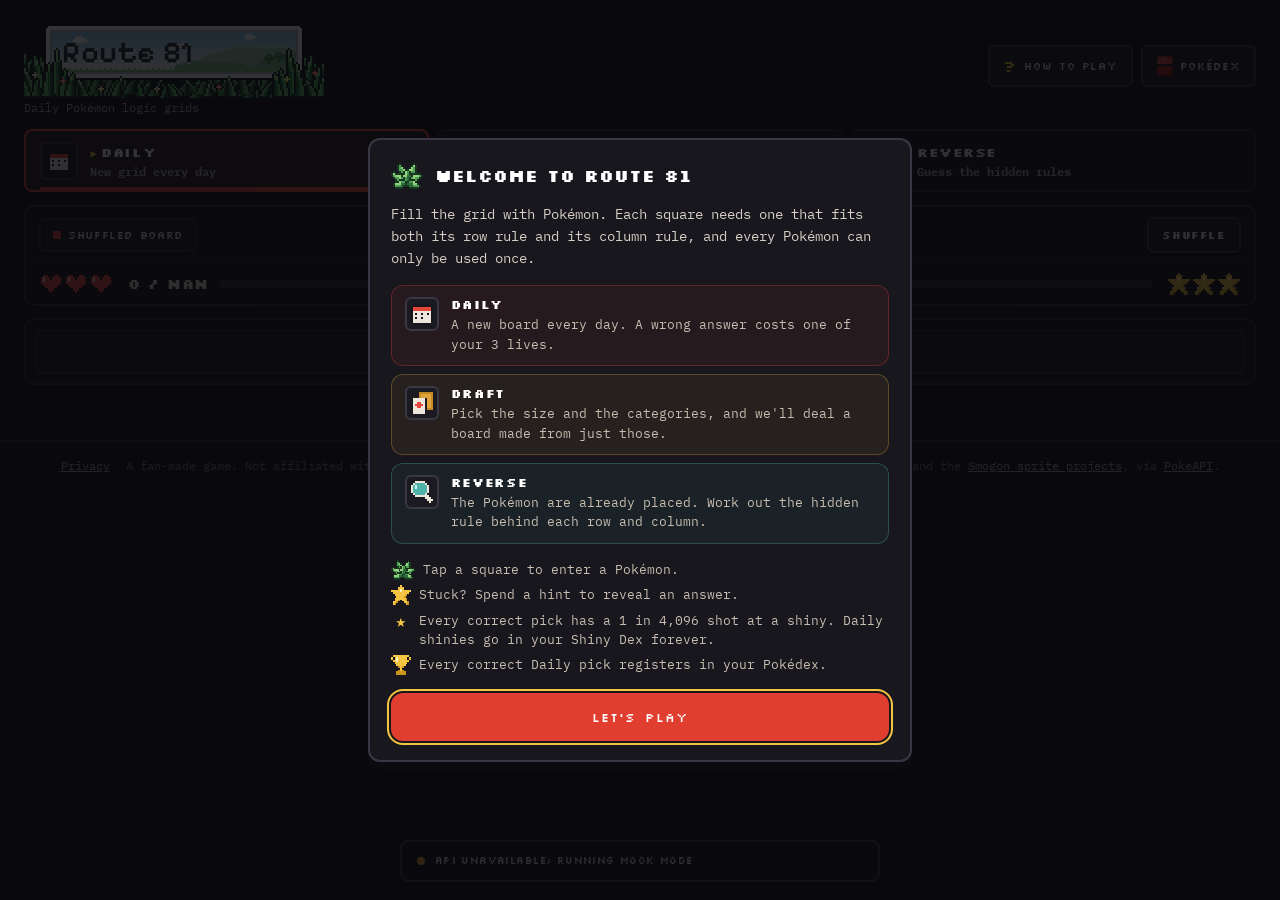
==== commit 7f818865: "Route sign: scenic plate, drifting clouds, wind through the grass, flowers - Plate now holds a small" ====
--- a/frontend/index.html
+++ b/frontend/index.html
@@ -617,7 +617,8 @@
           <div>
             <h1 class="route-sign" aria-label="Route 81">
               <span class="rs-grass rs-back" aria-hidden="true"></span>
-              <span class="rs-plate" aria-hidden="true">Route 81</span>
+              <span class="rs-plate" aria-hidden="true"><span class="rs-sky"></span></span>
+              <span class="rs-name" aria-hidden="true">Route 81</span>
               <span class="rs-grass rs-front" aria-hidden="true"></span>
             </h1>
             <span class="brand-tag">Daily Pokémon logic grids</span>
--- a/frontend/brand-art.css
+++ b/frontend/brand-art.css
@@ -2,6 +2,8 @@
 :root {
   --px-grass: url("data:image/svg+xml,%3Csvg xmlns='http://www.w3.org/2000/svg' viewBox='0 0 16 13' shape-rendering='crispEdges'%3E%3Crect x='4' y='0' width='1' height='1' fill='%2316361f'/%3E%3Crect x='11' y='0' width='1' height='1' fill='%2316361f'/%3E%3Crect x='3' y='1' width='1' height='1' fill='%2316361f'/%3E%3Crect x='4' y='1' width='1' height='1' fill='%234d9a55'/%3E%3Crect x='5' y='1' width='1' height='1' fill='%2316361f'/%3E%3Crect x='10' y='1' width='1' height='1' fill='%2316361f'/%3E%3Crect x='11' y='1' width='1' height='1' fill='%2393d17c'/%3E%3Crect x='12' y='1' width='1' height='1' fill='%2316361f'/%3E%3Crect x='3' y='2' width='1' height='1' fill='%2316361f'/%3E%3Crect x='4' y='2' width='1' height='1' fill='%234d9a55'/%3E%3Crect x='5' y='2' width='1' height='1' fill='%2393d17c'/%3E%3Crect x='6' y='2' width='1' height='1' fill='%2316361f'/%3E%3Crect x='9' y='2' width='1' height='1' fill='%2316361f'/%3E%3Crect x='10' y='2' width='1' height='1' fill='%2393d17c'/%3E%3Crect x='11' y='2' width='1' height='1' fill='%234d9a55'/%3E%3Crect x='12' y='2' width='1' height='1' fill='%2316361f'/%3E%3Crect x='3' y='3' width='1' height='1' fill='%2316361f'/%3E%3Crect x='4' y='3' width='1' height='1' fill='%234d9a55'/%3E%3Crect x='5' y='3' width='1' height='1' fill='%234d9a55'/%3E%3Crect x='6' y='3' width='1' height='1' fill='%2393d17c'/%3E%3Crect x='7' y='3' width='1' height='1' fill='%2316361f'/%3E%3Crect x='8' y='3' width='1' height='1' fill='%2316361f'/%3E%3Crect x='9' y='3' width='1' height='1' fill='%2393d17c'/%3E%3Crect x='10' y='3' width='1' height='1' fill='%2393d17c'/%3E%3Crect x='11' y='3' width='1' height='1' fill='%234d9a55'/%3E%3Crect x='12' y='3' width='1' height='1' fill='%2316361f'/%3E%3Crect x='1' y='4' width='1' height='1' fill='%2316361f'/%3E%3Crect x='4' y='4' width='1' height='1' fill='%2316361f'/%3E%3Crect x='5' y='4' width='1' height='1' fill='%234d9a55'/%3E%3Crect x='6' y='4' width='1' height='1' fill='%2316361f'/%3E%3Crect x='7' y='4' width='1' height='1' fill='%2393d17c'/%3E%3Crect x='8' y='4' width='1' height='1' fill='%234d9a55'/%3E%3Crect x='9' y='4' width='1' height='1' fill='%2316361f'/%3E%3Crect x='10' y='4' width='1' height='1' fill='%234d9a55'/%3E%3Crect x='11' y='4' width='1' height='1' fill='%234d9a55'/%3E%3Crect x='12' y='4' width='1' height='1' fill='%2316361f'/%3E%3Crect x='0' y='5' width='1' height='1' fill='%2316361f'/%3E%3Crect x='1' y='5' width='1' height='1' fill='%2393d17c'/%3E%3Crect x='2' y='5' width='1' height='1' fill='%2316361f'/%3E%3Crect x='3' y='5' width='1' height='1' fill='%2316361f'/%3E%3Crect x='4' y='5' width='1' height='1' fill='%2316361f'/%3E%3Crect x='5' y='5' width='1' height='1' fill='%2316361f'/%3E%3Crect x='6' y='5' width='1' height='1' fill='%2316361f'/%3E%3Crect x='7' y='5' width='1' height='1' fill='%2393d17c'/%3E%3Crect x='8' y='5' width='1' height='1' fill='%234d9a55'/%3E%3Crect x='9' y='5' width='1' height='1' fill='%2316361f'/%3E%3Crect x='10' y='5' width='1' height='1' fill='%2316361f'/%3E%3Crect x='11' y='5' width='1' height='1' fill='%2316361f'/%3E%3Crect x='12' y='5' width='1' height='1' fill='%2316361f'/%3E%3Crect x='13' y='5' width='1' height='1' fill='%2316361f'/%3E%3Crect x='14' y='5' width='1' height='1' fill='%2316361f'/%3E%3Crect x='0' y='6' width='1' height='1' fill='%2316361f'/%3E%3Crect x='1' y='6' width='1' height='1' fill='%234d9a55'/%3E%3Crect x='2' y='6' width='1' height='1' fill='%2393d17c'/%3E%3Crect x='3' y='6' width='1' height='1' fill='%2393d17c'/%3E%3Crect x='4' y='6' width='1' height='1' fill='%2393d17c'/%3E%3Crect x='5' y='6' width='1' height='1' fill='%2316361f'/%3E%3Crect x='6' y='6' width='1' height='1' fill='%2393d17c'/%3E%3Crect x='7' y='6' width='1' height='1' fill='%2393d17c'/%3E%3Crect x='8' y='6' width='1' height='1' fill='%232c6b3c'/%3E%3Crect x='9' y='6' width='1' height='1' fill='%232c6b3c'/%3E%3Crect x='10' y='6' width='1' height='1' fill='%2316361f'/%3E%3Crect x='11' y='6' width='1' height='1' fill='%2393d17c'/%3E%3Crect x='12' y='6' width='1' height='1' fill='%2393d17c'/%3E%3Crect x='13' y='6' width='1' height='1' fill='%2393d17c'/%3E%3Crect x='14' y='6' width='1' height='1' fill='%234d9a55'/%3E%3Crect x='15' y='6' width='1' height='1' fill='%2316361f'/%3E%3Crect x='1' y='7' width='1' height='1' fill='%2316361f'/%3E%3Crect x='2' y='7' width='1' height='1' fill='%234d9a55'/%3E%3Crect x='3' y='7' width='1' height='1' fill='%234d9a55'/%3E%3Crect x='4' y='7' width='1' height='1' fill='%2393d17c'/%3E%3Crect x='5' y='7' width='1' height='1' fill='%234d9a55'/%3E%3Crect x='6' y='7' width='1' height='1' fill='%2316361f'/%3E%3Crect x='7' y='7' width='1' height='1' fill='%234d9a55'/%3E%3Crect x='8' y='7' width='1' height='1' fill='%232c6b3c'/%3E%3Crect x='9' y='7' width='1' height='1' fill='%2316361f'/%3E%3Crect x='10' y='7' width='1' height='1' fill='%234d9a55'/%3E%3Crect x='11' y='7' width='1' height='1' fill='%2393d17c'/%3E%3Crect x='12' y='7' width='1' height='1' fill='%234d9a55'/%3E%3Crect x='13' y='7' width='1' height='1' fill='%234d9a55'/%3E%3Crect x='14' y='7' width='1' height='1' fill='%2316361f'/%3E%3Crect x='2' y='8' width='1' height='1' fill='%2316361f'/%3E%3Crect x='3' y='8' width='1' height='1' fill='%234d9a55'/%3E%3Crect x='4' y='8' width='1' height='1' fill='%2316361f'/%3E%3Crect x='5' y='8' width='1' height='1' fill='%2316361f'/%3E%3Crect x='6' y='8' width='1' height='1' fill='%2316361f'/%3E%3Crect x='7' y='8' width='1' height='1' fill='%234d9a55'/%3E%3Crect x='8' y='8' width='1' height='1' fill='%232c6b3c'/%3E%3Crect x='9' y='8' width='1' height='1' fill='%2316361f'/%3E%3Crect x='10' y='8' width='1' height='1' fill='%2316361f'/%3E%3Crect x='11' y='8' width='1' height='1' fill='%2316361f'/%3E%3Crect x='12' y='8' width='1' height='1' fill='%234d9a55'/%3E%3Crect x='13' y='8' width='1' height='1' fill='%2316361f'/%3E%3Crect x='2' y='9' width='1' height='1' fill='%2316361f'/%3E%3Crect x='3' y='9' width='1' height='1' fill='%2316361f'/%3E%3Crect x='4' y='9' width='1' height='1' fill='%2393d17c'/%3E%3Crect x='5' y='9' width='1' height='1' fill='%234d9a55'/%3E%3Crect x='6' y='9' width='1' height='1' fill='%234d9a55'/%3E%3Crect x='7' y='9' width='1' height='1' fill='%2316361f'/%3E%3Crect x='8' y='9' width='1' height='1' fill='%2316361f'/%3E%3Crect x='9' y='9' width='1' height='1' fill='%234d9a55'/%3E%3Crect x='10' y='9' width='1' height='1' fill='%234d9a55'/%3E%3Crect x='11' y='9' width='1' height='1' fill='%2393d17c'/%3E%3Crect x='12' y='9' width='1' height='1' fill='%2316361f'/%3E%3Crect x='1' y='10' width='1' height='1' fill='%2316361f'/%3E%3Crect x='2' y='10' width='1' height='1' fill='%2393d17c'/%3E%3Crect x='3' y='10' width='1' height='1' fill='%2393d17c'/%3E%3Crect x='4' y='10' width='1' height='1' fill='%2393d17c'/%3E%3Crect x='5' y='10' width='1' height='1' fill='%232c6b3c'/%3E%3Crect x='6' y='10' width='1' height='1' fill='%232c6b3c'/%3E%3Crect x='7' y='10' width='1' height='1' fill='%2316361f'/%3E%3Crect x='8' y='10' width='1' height='1' fill='%232c6b3c'/%3E%3Crect x='9' y='10' width='1' height='1' fill='%232c6b3c'/%3E%3Crect x='10' y='10' width='1' height='1' fill='%232c6b3c'/%3E%3Crect x='11' y='10' width='1' height='1' fill='%2393d17c'/%3E%3Crect x='12' y='10' width='1' height='1' fill='%2393d17c'/%3E%3Crect x='13' y='10' width='1' height='1' fill='%2316361f'/%3E%3Crect x='1' y='11' width='1' height='1' fill='%2316361f'/%3E%3Crect x='2' y='11' width='1' height='1' fill='%234d9a55'/%3E%3Crect x='3' y='11' width='1' height='1' fill='%234d9a55'/%3E%3Crect x='4' y='11' width='1' height='1' fill='%234d9a55'/%3E%3Crect x='5' y='11' width='1' height='1' fill='%232c6b3c'/%3E%3Crect x='6' y='11' width='1' height='1' fill='%2316361f'/%3E%3Crect x='7' y='11' width='1' height='1' fill='%2316361f'/%3E%3Crect x='8' y='11' width='1' height='1' fill='%2316361f'/%3E%3Crect x='9' y='11' width='1' height='1' fill='%232c6b3c'/%3E%3Crect x='10' y='11' width='1' height='1' fill='%232c6b3c'/%3E%3Crect x='11' y='11' width='1' height='1' fill='%234d9a55'/%3E%3Crect x='12' y='11' width='1' height='1' fill='%234d9a55'/%3E%3Crect x='13' y='11' width='1' height='1' fill='%234d9a55'/%3E%3Crect x='14' y='11' width='1' height='1' fill='%2316361f'/%3E%3Crect x='2' y='12' width='1' height='1' fill='%2316361f'/%3E%3Crect x='3' y='12' width='1' height='1' fill='%2316361f'/%3E%3Crect x='4' y='12' width='1' height='1' fill='%2316361f'/%3E%3Crect x='5' y='12' width='1' height='1' fill='%2316361f'/%3E%3Crect x='9' y='12' width='1' height='1' fill='%2316361f'/%3E%3Crect x='10' y='12' width='1' height='1' fill='%2316361f'/%3E%3Crect x='11' y='12' width='1' height='1' fill='%2316361f'/%3E%3Crect x='12' y='12' width='1' height='1' fill='%2316361f'/%3E%3Crect x='13' y='12' width='1' height='1' fill='%2316361f'/%3E%3C/svg%3E");
   --px-grass-dim: url("data:image/svg+xml,%3Csvg xmlns='http://www.w3.org/2000/svg' viewBox='0 0 16 13' shape-rendering='crispEdges'%3E%3Crect x='4' y='0' width='1' height='1' fill='%233d3a47'/%3E%3Crect x='11' y='0' width='1' height='1' fill='%233d3a47'/%3E%3Crect x='3' y='1' width='1' height='1' fill='%233d3a47'/%3E%3Crect x='4' y='1' width='1' height='1' fill='%232a2832'/%3E%3Crect x='5' y='1' width='1' height='1' fill='%233d3a47'/%3E%3Crect x='10' y='1' width='1' height='1' fill='%233d3a47'/%3E%3Crect x='11' y='1' width='1' height='1' fill='%2334313d'/%3E%3Crect x='12' y='1' width='1' height='1' fill='%233d3a47'/%3E%3Crect x='3' y='2' width='1' height='1' fill='%233d3a47'/%3E%3Crect x='4' y='2' width='1' height='1' fill='%232a2832'/%3E%3Crect x='5' y='2' width='1' height='1' fill='%2334313d'/%3E%3Crect x='6' y='2' width='1' height='1' fill='%233d3a47'/%3E%3Crect x='9' y='2' width='1' height='1' fill='%233d3a47'/%3E%3Crect x='10' y='2' width='1' height='1' fill='%2334313d'/%3E%3Crect x='11' y='2' width='1' height='1' fill='%232a2832'/%3E%3Crect x='12' y='2' width='1' height='1' fill='%233d3a47'/%3E%3Crect x='3' y='3' width='1' height='1' fill='%233d3a47'/%3E%3Crect x='4' y='3' width='1' height='1' fill='%232a2832'/%3E%3Crect x='5' y='3' width='1' height='1' fill='%232a2832'/%3E%3Crect x='6' y='3' width='1' height='1' fill='%2334313d'/%3E%3Crect x='7' y='3' width='1' height='1' fill='%233d3a47'/%3E%3Crect x='8' y='3' width='1' height='1' fill='%233d3a47'/%3E%3Crect x='9' y='3' width='1' height='1' fill='%2334313d'/%3E%3Crect x='10' y='3' width='1' height='1' fill='%2334313d'/%3E%3Crect x='11' y='3' width='1' height='1' fill='%232a2832'/%3E%3Crect x='12' y='3' width='1' height='1' fill='%233d3a47'/%3E%3Crect x='1' y='4' width='1' height='1' fill='%233d3a47'/%3E%3Crect x='4' y='4' width='1' height='1' fill='%233d3a47'/%3E%3Crect x='5' y='4' width='1' height='1' fill='%232a2832'/%3E%3Crect x='6' y='4' width='1' height='1' fill='%233d3a47'/%3E%3Crect x='7' y='4' width='1' height='1' fill='%2334313d'/%3E%3Crect x='8' y='4' width='1' height='1' fill='%232a2832'/%3E%3Crect x='9' y='4' width='1' height='1' fill='%233d3a47'/%3E%3Crect x='10' y='4' width='1' height='1' fill='%232a2832'/%3E%3Crect x='11' y='4' width='1' height='1' fill='%232a2832'/%3E%3Crect x='12' y='4' width='1' height='1' fill='%233d3a47'/%3E%3Crect x='0' y='5' width='1' height='1' fill='%233d3a47'/%3E%3Crect x='1' y='5' width='1' height='1' fill='%2334313d'/%3E%3Crect x='2' y='5' width='1' height='1' fill='%233d3a47'/%3E%3Crect x='3' y='5' width='1' height='1' fill='%233d3a47'/%3E%3Crect x='4' y='5' width='1' height='1' fill='%233d3a47'/%3E%3Crect x='5' y='5' width='1' height='1' fill='%233d3a47'/%3E%3Crect x='6' y='5' width='1' height='1' fill='%233d3a47'/%3E%3Crect x='7' y='5' width='1' height='1' fill='%2334313d'/%3E%3Crect x='8' y='5' width='1' height='1' fill='%232a2832'/%3E%3Crect x='9' y='5' width='1' height='1' fill='%233d3a47'/%3E%3Crect x='10' y='5' width='1' height='1' fill='%233d3a47'/%3E%3Crect x='11' y='5' width='1' height='1' fill='%233d3a47'/%3E%3Crect x='12' y='5' width='1' height='1' fill='%233d3a47'/%3E%3Crect x='13' y='5' width='1' height='1' fill='%233d3a47'/%3E%3Crect x='14' y='5' width='1' height='1' fill='%233d3a47'/%3E%3Crect x='0' y='6' width='1' height='1' fill='%233d3a47'/%3E%3Crect x='1' y='6' width='1' height='1' fill='%232a2832'/%3E%3Crect x='2' y='6' width='1' height='1' fill='%2334313d'/%3E%3Crect x='3' y='6' width='1' height='1' fill='%2334313d'/%3E%3Crect x='4' y='6' width='1' height='1' fill='%2334313d'/%3E%3Crect x='5' y='6' width='1' height='1' fill='%233d3a47'/%3E%3Crect x='6' y='6' width='1' height='1' fill='%2334313d'/%3E%3Crect x='7' y='6' width='1' height='1' fill='%2334313d'/%3E%3Crect x='8' y='6' width='1' height='1' fill='%2324222b'/%3E%3Crect x='9' y='6' width='1' height='1' fill='%2324222b'/%3E%3Crect x='10' y='6' width='1' height='1' fill='%233d3a47'/%3E%3Crect x='11' y='6' width='1' height='1' fill='%2334313d'/%3E%3Crect x='12' y='6' width='1' height='1' fill='%2334313d'/%3E%3Crect x='13' y='6' width='1' height='1' fill='%2334313d'/%3E%3Crect x='14' y='6' width='1' height='1' fill='%232a2832'/%3E%3Crect x='15' y='6' width='1' height='1' fill='%233d3a47'/%3E%3Crect x='1' y='7' width='1' height='1' fill='%233d3a47'/%3E%3Crect x='2' y='7' width='1' height='1' fill='%232a2832'/%3E%3Crect x='3' y='7' width='1' height='1' fill='%232a2832'/%3E%3Crect x='4' y='7' width='1' height='1' fill='%2334313d'/%3E%3Crect x='5' y='7' width='1' height='1' fill='%232a2832'/%3E%3Crect x='6' y='7' width='1' height='1' fill='%233d3a47'/%3E%3Crect x='7' y='7' width='1' height='1' fill='%232a2832'/%3E%3Crect x='8' y='7' width='1' height='1' fill='%2324222b'/%3E%3Crect x='9' y='7' width='1' height='1' fill='%233d3a47'/%3E%3Crect x='10' y='7' width='1' height='1' fill='%232a2832'/%3E%3Crect x='11' y='7' width='1' height='1' fill='%2334313d'/%3E%3Crect x='12' y='7' width='1' height='1' fill='%232a2832'/%3E%3Crect x='13' y='7' width='1' height='1' fill='%232a2832'/%3E%3Crect x='14' y='7' width='1' height='1' fill='%233d3a47'/%3E%3Crect x='2' y='8' width='1' height='1' fill='%233d3a47'/%3E%3Crect x='3' y='8' width='1' height='1' fill='%232a2832'/%3E%3Crect x='4' y='8' width='1' height='1' fill='%233d3a47'/%3E%3Crect x='5' y='8' width='1' height='1' fill='%233d3a47'/%3E%3Crect x='6' y='8' width='1' height='1' fill='%233d3a47'/%3E%3Crect x='7' y='8' width='1' height='1' fill='%232a2832'/%3E%3Crect x='8' y='8' width='1' height='1' fill='%2324222b'/%3E%3Crect x='9' y='8' width='1' height='1' fill='%233d3a47'/%3E%3Crect x='10' y='8' width='1' height='1' fill='%233d3a47'/%3E%3Crect x='11' y='8' width='1' height='1' fill='%233d3a47'/%3E%3Crect x='12' y='8' width='1' height='1' fill='%232a2832'/%3E%3Crect x='13' y='8' width='1' height='1' fill='%233d3a47'/%3E%3Crect x='2' y='9' width='1' height='1' fill='%233d3a47'/%3E%3Crect x='3' y='9' width='1' height='1' fill='%233d3a47'/%3E%3Crect x='4' y='9' width='1' height='1' fill='%2334313d'/%3E%3Crect x='5' y='9' width='1' height='1' fill='%232a2832'/%3E%3Crect x='6' y='9' width='1' height='1' fill='%232a2832'/%3E%3Crect x='7' y='9' width='1' height='1' fill='%233d3a47'/%3E%3Crect x='8' y='9' width='1' height='1' fill='%233d3a47'/%3E%3Crect x='9' y='9' width='1' height='1' fill='%232a2832'/%3E%3Crect x='10' y='9' width='1' height='1' fill='%232a2832'/%3E%3Crect x='11' y='9' width='1' height='1' fill='%2334313d'/%3E%3Crect x='12' y='9' width='1' height='1' fill='%233d3a47'/%3E%3Crect x='1' y='10' width='1' height='1' fill='%233d3a47'/%3E%3Crect x='2' y='10' width='1' height='1' fill='%2334313d'/%3E%3Crect x='3' y='10' width='1' height='1' fill='%2334313d'/%3E%3Crect x='4' y='10' width='1' height='1' fill='%2334313d'/%3E%3Crect x='5' y='10' width='1' height='1' fill='%2324222b'/%3E%3Crect x='6' y='10' width='1' height='1' fill='%2324222b'/%3E%3Crect x='7' y='10' width='1' height='1' fill='%233d3a47'/%3E%3Crect x='8' y='10' width='1' height='1' fill='%2324222b'/%3E%3Crect x='9' y='10' width='1' height='1' fill='%2324222b'/%3E%3Crect x='10' y='10' width='1' height='1' fill='%2324222b'/%3E%3Crect x='11' y='10' width='1' height='1' fill='%2334313d'/%3E%3Crect x='12' y='10' width='1' height='1' fill='%2334313d'/%3E%3Crect x='13' y='10' width='1' height='1' fill='%233d3a47'/%3E%3Crect x='1' y='11' width='1' height='1' fill='%233d3a47'/%3E%3Crect x='2' y='11' width='1' height='1' fill='%232a2832'/%3E%3Crect x='3' y='11' width='1' height='1' fill='%232a2832'/%3E%3Crect x='4' y='11' width='1' height='1' fill='%232a2832'/%3E%3Crect x='5' y='11' width='1' height='1' fill='%2324222b'/%3E%3Crect x='6' y='11' width='1' height='1' fill='%233d3a47'/%3E%3Crect x='7' y='11' width='1' height='1' fill='%233d3a47'/%3E%3Crect x='8' y='11' width='1' height='1' fill='%233d3a47'/%3E%3Crect x='9' y='11' width='1' height='1' fill='%2324222b'/%3E%3Crect x='10' y='11' width='1' height='1' fill='%2324222b'/%3E%3Crect x='11' y='11' width='1' height='1' fill='%232a2832'/%3E%3Crect x='12' y='11' width='1' height='1' fill='%232a2832'/%3E%3Crect x='13' y='11' width='1' height='1' fill='%232a2832'/%3E%3Crect x='14' y='11' width='1' height='1' fill='%233d3a47'/%3E%3Crect x='2' y='12' width='1' height='1' fill='%233d3a47'/%3E%3Crect x='3' y='12' width='1' height='1' fill='%233d3a47'/%3E%3Crect x='4' y='12' width='1' height='1' fill='%233d3a47'/%3E%3Crect x='5' y='12' width='1' height='1' fill='%233d3a47'/%3E%3Crect x='9' y='12' width='1' height='1' fill='%233d3a47'/%3E%3Crect x='10' y='12' width='1' height='1' fill='%233d3a47'/%3E%3Crect x='11' y='12' width='1' height='1' fill='%233d3a47'/%3E%3Crect x='12' y='12' width='1' height='1' fill='%233d3a47'/%3E%3Crect x='13' y='12' width='1' height='1' fill='%233d3a47'/%3E%3C/svg%3E");
-  --px-sign-back: url("data:image/svg+xml,%3Csvg xmlns='http://www.w3.org/2000/svg' viewBox='0 0 150 40' shape-rendering='crispEdges'%3E%3Crect x='4' y='0' width='1' height='1' fill='%230f2416'/%3E%3Crect x='22' y='0' width='1' height='1' fill='%230f2416'/%3E%3Crect x='23' y='0' width='1' height='1' fill='%236cc070'/%3E%3Crect x='24' y='0' width='1' height='1' fill='%230f2416'/%3E%3Crect x='25' y='0' width='1' height='1' fill='%230f2416'/%3E%3Crect x='49' y='0' width='1' height='1' fill='%230f2416'/%3E%3Crect x='50' y='0' width='1' height='1' fill='%236cc070'/%3E%3Crect x='51' y='0' width='1' height='1' fill='%230f2416'/%3E%3Crect x='86' y='0' width='1' height='1' fill='%230f2416'/%3E%3Crect x='87' y='0' width='1' height='1' fill='%23b6ea8f'/%3E%3Crect x='88' y='0' width='1' height='1' fill='%230f2416'/%3E%3Crect x='91' y='0' width='1' height='1' fill='%230f2416'/%3E%3Crect x='107' y='0' width='1' height='1' fill='%230f2416'/%3E%3Crect x='129' y='0' width='1' height='1' fill='%230f2416'/%3E%3Crect x='3' y='1' width='1' height='1' fill='%230f2416'/%3E%3Crect x='4' y='1' width='1' height='1' fill='%23b6ea8f'/%3E%3Crect x='5' y='1' width='1' height='1' fill='%230f2416'/%3E%3Crect x='21' y='1' width='1' height='1' fill='%230f2416'/%3E%3Crect x='22' y='1' width='1' height='1' fill='%23b6ea8f'/%3E%3Crect x='23' y='1' width='1' height='1' fill='%236cc070'/%3E%3Crect x='24' y='1' width='1' height='1' fill='%230f2416'/%3E%3Crect x='25' y='1' width='1' height='1' fill='%23b6ea8f'/%3E%3Crect x='26' y='1' width='1' height='1' fill='%230f2416'/%3E%3Crect x='45' y='1' width='1' height='1' fill='%230f2416'/%3E%3Crect x='48' y='1' width='1' height='1' fill='%230f2416'/%3E%3Crect x='49' y='1' width='1' height='1' fill='%23b6ea8f'/%3E%3Crect x='50' y='1' width='1' height='1' fill='%230f2416'/%3E%3Crect x='81' y='1' width='1' height='1' fill='%230f2416'/%3E%3Crect x='86' y='1' width='1' height='1' fill='%230f2416'/%3E%3Crect x='87' y='1' width='1' height='1' fill='%236cc070'/%3E%3Crect x='88' y='1' width='1' height='1' fill='%230f2416'/%3E%3Crect x='90' y='1' width='1' height='1' fill='%230f2416'/%3E%3Crect x='91' y='1' width='1' height='1' fill='%23b6ea8f'/%3E%3Crect x='92' y='1' width='1' height='1' fill='%230f2416'/%3E%3Crect x='106' y='1' width='1' height='1' fill='%230f2416'/%3E%3Crect x='107' y='1' width='1' height='1' fill='%23b6ea8f'/%3E%3Crect x='108' y='1' width='1' height='1' fill='%230f2416'/%3E%3Crect x='128' y='1' width='1' height='1' fill='%230f2416'/%3E%3Crect x='129' y='1' width='1' height='1' fill='%23b6ea8f'/%3E%3Crect x='130' y='1' width='1' height='1' fill='%230f2416'/%3E%3Crect x='141' y='1' width='1' height='1' fill='%230f2416'/%3E%3Crect x='146' y='1' width='1' height='1' fill='%230f2416'/%3E%3Crect x='3' y='2' width='1' height='1' fill='%230f2416'/%3E%3Crect x='4' y='2' width='1' height='1' fill='%236cc070'/%3E%3Crect x='5' y='2' width='1' height='1' fill='%230f2416'/%3E%3Crect x='12' y='2' width='1' height='1' fill='%230f2416'/%3E%3Crect x='21' y='2' width='1' height='1' fill='%230f2416'/%3E%3Crect x='22' y='2' width='1' height='1' fill='%23b6ea8f'/%3E%3Crect x='23' y='2' width='1' height='1' fill='%230f2416'/%3E%3Crect x='24' y='2' width='1' height='1' fill='%230f2416'/%3E%3Crect x='25' y='2' width='1' height='1' fill='%23b6ea8f'/%3E%3Crect x='26' y='2' width='1' height='1' fill='%230f2416'/%3E%3Crect x='31' y='2' width='1' height='1' fill='%230f2416'/%3E%3Crect x='44' y='2' width='1' height='1' fill='%230f2416'/%3E%3Crect x='45' y='2' width='1' height='1' fill='%236cc070'/%3E%3Crect x='46' y='2' width='1' height='1' fill='%230f2416'/%3E%3Crect x='48' y='2' width='1' height='1' fill='%230f2416'/%3E%3Crect x='49' y='2' width='1' height='1' fill='%236cc070'/%3E%3Crect x='50' y='2' width='1' height='1' fill='%230f2416'/%3E%3Crect x='73' y='2' width='1' height='1' fill='%230f2416'/%3E%3Crect x='79' y='2' width='1' height='1' fill='%230f2416'/%3E%3Crect x='80' y='2' width='1' height='1' fill='%230f2416'/%3E%3Crect x='81' y='2' width='1' height='1' fill='%23b6ea8f'/%3E%3Crect x='82' y='2' width='1' height='1' fill='%230f2416'/%3E%3Crect x='86' y='2' width='1' height='1' fill='%230f2416'/%3E%3Crect x='87' y='2' width='1' height='1' fill='%236cc070'/%3E%3Crect x='88' y='2' width='1' height='1' fill='%230f2416'/%3E%3Crect x='90' y='2' width='1' height='1' fill='%230f2416'/%3E%3Crect x='91' y='2' width='1' height='1' fill='%23b6ea8f'/%3E%3Crect x='92' y='2' width='1' height='1' fill='%230f2416'/%3E%3Crect x='106' y='2' width='1' height='1' fill='%230f2416'/%3E%3Crect x='107' y='2' width='1' height='1' fill='%236cc070'/%3E%3Crect x='108' y='2' width='1' height='1' fill='%230f2416'/%3E%3Crect x='128' y='2' width='1' height='1' fill='%230f2416'/%3E%3Crect x='129' y='2' width='1' height='1' fill='%23b6ea8f'/%3E%3Crect x='130' y='2' width='1' height='1' fill='%230f2416'/%3E%3Crect x='140' y='2' width='1' height='1' fill='%230f2416'/%3E%3Crect x='141' y='2' width='1' height='1' fill='%23b6ea8f'/%3E%3Crect x='142' y='2' width='1' height='1' fill='%230f2416'/%3E%3Crect x='145' y='2' width='1' height='1' fill='%230f2416'/%3E%3Crect x='146' y='2' width='1' height='1' fill='%23b6ea8f'/%3E%3Crect x='147' y='2' width='1' height='1' fill='%230f2416'/%3E%3Crect x='3' y='3' width='1' height='1' fill='%230f2416'/%3E%3Crect x='4' y='3' width='1' height='1' fill='%236cc070'/%3E%3Crect x='5' y='3' width='1' height='1' fill='%230f2416'/%3E%3Crect x='11' y='3' width='1' height='1' fill='%230f2416'/%3E%3Crect x='12' y='3' width='1' height='1' fill='%230f2416'/%3E%3Crect x='13' y='3' width='1' height='1' fill='%230f2416'/%3E%3Crect x='21' y='3' width='1' height='1' fill='%230f2416'/%3E%3Crect x='22' y='3' width='1' height='1' fill='%230f2416'/%3E%3Crect x='23' y='3' width='1' height='1' fill='%236cc070'/%3E%3Crect x='24' y='3' width='1' height='1' fill='%230f2416'/%3E%3Crect x='25' y='3' width='1' height='1' fill='%23b6ea8f'/%3E%3Crect x='26' y='3' width='1' height='1' fill='%230f2416'/%3E%3Crect x='30' y='3' width='1' height='1' fill='%230f2416'/%3E%3Crect x='31' y='3' width='1' height='1' fill='%23b6ea8f'/%3E%3Crect x='32' y='3' width='1' height='1' fill='%230f2416'/%3E%3Crect x='44' y='3' width='1' height='1' fill='%230f2416'/%3E%3Crect x='45' y='3' width='1' height='1' fill='%236cc070'/%3E%3Crect x='46' y='3' width='1' height='1' fill='%230f2416'/%3E%3Crect x='47' y='3' width='1' height='1' fill='%230f2416'/%3E%3Crect x='48' y='3' width='1' height='1' fill='%23b6ea8f'/%3E%3Crect x='49' y='3' width='1' height='1' fill='%236cc070'/%3E%3Crect x='50' y='3' width='1' height='1' fill='%230f2416'/%3E%3Crect x='60' y='3' width='1' height='1' fill='%230f2416'/%3E%3Crect x='72' y='3' width='1' height='1' fill='%230f2416'/%3E%3Crect x='73' y='3' width='1' height='1' fill='%23b6ea8f'/%3E%3Crect x='74' y='3' width='1' height='1' fill='%230f2416'/%3E%3Crect x='78' y='3' width='1' height='1' fill='%230f2416'/%3E%3Crect x='79' y='3' width='1' height='1' fill='%23b6ea8f'/%3E%3Crect x='80' y='3' width='1' height='1' fill='%230f2416'/%3E%3Crect x='81' y='3' width='1' height='1' fill='%23b6ea8f'/%3E%3Crect x='82' y='3' width='1' height='1' fill='%230f2416'/%3E%3Crect x='85' y='3' width='1' height='1' fill='%230f2416'/%3E%3Crect x='86' y='3' width='1' height='1' fill='%23b6ea8f'/%3E%3Crect x='87' y='3' width='1' height='1' fill='%236cc070'/%3E%3Crect x='88' y='3' width='1' height='1' fill='%230f2416'/%3E%3Crect x='90' y='3' width='1' height='1' fill='%230f2416'/%3E%3Crect x='91' y='3' width='1' height='1' fill='%230f2416'/%3E%3Crect x='92' y='3' width='1' height='1' fill='%236cc070'/%3E%3Crect x='93' y='3' width='1' height='1' fill='%230f2416'/%3E%3Crect x='105' y='3' width='1' height='1' fill='%230f2416'/%3E%3Crect x='106' y='3' width='1' height='1' fill='%23b6ea8f'/%3E%3Crect x='107' y='3' width='1' height='1' fill='%236cc070'/%3E%3Crect x='108' y='3' width='1' height='1' fill='%230f2416'/%3E%3Crect x='120' y='3' width='1' height='1' fill='%230f2416'/%3E%3Crect x='123' y='3' width='1' height='1' fill='%230f2416'/%3E%3Crect x='128' y='3' width='1' height='1' fill='%230f2416'/%3E%3Crect x='129' y='3' width='1' height='1' fill='%23b6ea8f'/%3E%3Crect x='130' y='3' width='1' height='1' fill='%230f2416'/%3E%3Crect x='140' y='3' width='1' height='1' fill='%230f2416'/%3E%3Crect x='141' y='3' width='1' height='1' fill='%236cc070'/%3E%3Crect x='142' y='3' width='1' height='1' fill='%230f2416'/%3E%3Crect x='145' y='3' width='1' height='1' fill='%230f2416'/%3E%3Crect x='146' y='3' width='1' height='1' fill='%236cc070'/%3E%3Crect x='147' y='3' width='1' height='1' fill='%230f2416'/%3E%3Crect x='3' y='4' width='1' height='1' fill='%230f2416'/%3E%3Crect x='4' y='4' width='1' height='1' fill='%236cc070'/%3E%3Crect x='5' y='4' width='1' height='1' fill='%23b6ea8f'/%3E%3Crect x='6' y='4' width='1' height='1' fill='%230f2416'/%3E%3Crect x='11' y='4' width='1' height='1' fill='%230f2416'/%3E%3Crect x='12' y='4' width='1' height='1' fill='%23b6ea8f'/%3E%3Crect x='13' y='4' width='1' height='1' fill='%230f2416'/%3E%3Crect x='20' y='4' width='1' height='1' fill='%230f2416'/%3E%3Crect x='21' y='4' width='1' height='1' fill='%236cc070'/%3E%3Crect x='22' y='4' width='1' height='1' fill='%230f2416'/%3E%3Crect x='23' y='4' width='1' height='1' fill='%236cc070'/%3E%3Crect x='24' y='4' width='1' height='1' fill='%230f2416'/%3E%3Crect x='25' y='4' width='1' height='1' fill='%233c8a4a'/%3E%3Crect x='26' y='4' width='1' height='1' fill='%230f2416'/%3E%3Crect x='30' y='4' width='1' height='1' fill='%230f2416'/%3E%3Crect x='31' y='4' width='1' height='1' fill='%236cc070'/%3E%3Crect x='32' y='4' width='1' height='1' fill='%230f2416'/%3E%3Crect x='40' y='4' width='1' height='1' fill='%230f2416'/%3E%3Crect x='43' y='4' width='1' height='1' fill='%230f2416'/%3E%3Crect x='44' y='4' width='1' height='1' fill='%23b6ea8f'/%3E%3Crect x='45' y='4' width='1' height='1' fill='%236cc070'/%3E%3Crect x='46' y='4' width='1' height='1' fill='%230f2416'/%3E%3Crect x='47' y='4' width='1' height='1' fill='%230f2416'/%3E%3Crect x='48' y='4' width='1' height='1' fill='%236cc070'/%3E%3Crect x='49' y='4' width='1' height='1' fill='%23235a33'/%3E%3Crect x='50' y='4' width='1' height='1' fill='%230f2416'/%3E%3Crect x='59' y='4' width='1' height='1' fill='%230f2416'/%3E%3Crect x='60' y='4' width='1' height='1' fill='%23b6ea8f'/%3E%3Crect x='61' y='4' width='1' height='1' fill='%230f2416'/%3E%3Crect x='72' y='4' width='1' height='1' fill='%230f2416'/%3E%3Crect x='73' y='4' width='1' height='1' fill='%23b6ea8f'/%3E%3Crect x='74' y='4' width='1' height='1' fill='%230f2416'/%3E%3Crect x='78' y='4' width='1' height='1' fill='%230f2416'/%3E%3Crect x='79' y='4' width='1' height='1' fill='%236cc070'/%3E%3Crect x='80' y='4' width='1' height='1' fill='%230f2416'/%3E%3Crect x='81' y='4' width='1' height='1' fill='%236cc070'/%3E%3Crect x='82' y='4' width='1' height='1' fill='%230f2416'/%3E%3Crect x='85' y='4' width='1' height='1' fill='%230f2416'/%3E%3Crect x='86' y='4' width='1' height='1' fill='%236cc070'/%3E%3Crect x='87' y='4' width='1' height='1' fill='%23235a33'/%3E%3Crect x='88' y='4' width='1' height='1' fill='%230f2416'/%3E%3Crect x='89' y='4' width='1' height='1' fill='%230f2416'/%3E%3Crect x='90' y='4' width='1' height='1' fill='%230f2416'/%3E%3Crect x='91' y='4' width='1' height='1' fill='%230f2416'/%3E%3Crect x='92' y='4' width='1' height='1' fill='%236cc070'/%3E%3Crect x='93' y='4' width='1' height='1' fill='%23b6ea8f'/%3E%3Crect x='94' y='4' width='1' height='1' fill='%230f2416'/%3E%3Crect x='104' y='4' width='1' height='1' fill='%230f2416'/%3E%3Crect x='105' y='4' width='1' height='1' fill='%23b6ea8f'/%3E%3Crect x='106' y='4' width='1' height='1' fill='%230f2416'/%3E%3Crect x='107' y='4' width='1' height='1' fill='%23235a33'/%3E%3Crect x='108' y='4' width='1' height='1' fill='%230f2416'/%3E%3Crect x='110' y='4' width='1' height='1' fill='%230f2416'/%3E%3Crect x='119' y='4' width='1' height='1' fill='%230f2416'/%3E%3Crect x='120' y='4' width='1' height='1' fill='%236cc070'/%3E%3Crect x='121' y='4' width='1' height='1' fill='%230f2416'/%3E%3Crect x='122' y='4' width='1' height='1' fill='%230f2416'/%3E%3Crect x='123' y='4' width='1' height='1' fill='%23b6ea8f'/%3E%3Crect x='124' y='4' width='1' height='1' fill='%230f2416'/%3E%3Crect x='128' y='4' width='1' height='1' fill='%230f2416'/%3E%3Crect x='129' y='4' width='1' height='1' fill='%236cc070'/%3E%3Crect x='130' y='4' width='1' height='1' fill='%230f2416'/%3E%3Crect x='136' y='4' width='1' height='1' fill='%230f2416'/%3E%3Crect x='139' y='4' width='1' height='1' fill='%230f2416'/%3E%3Crect x='140' y='4' width='1' height='1' fill='%23b6ea8f'/%3E%3Crect x='141' y='4' width='1' height='1' fill='%236cc070'/%3E%3Crect x='142' y='4' width='1' height='1' fill='%230f2416'/%3E%3Crect x='144' y='4' width='1' height='1' fill='%230f2416'/%3E%3Crect x='145' y='4' width='1' height='1' fill='%23b6ea8f'/%3E%3Crect x='146' y='4' width='1' height='1' fill='%236cc070'/%3E%3Crect x='147' y='4' width='1' height='1' fill='%230f2416'/%3E%3Crect x='3' y='5' width='1' height='1' fill='%230f2416'/%3E%3Crect x='4' y='5' width='1' height='1' fill='%23235a33'/%3E%3Crect x='5' y='5' width='1' height='1' fill='%236cc070'/%3E%3Crect x='6' y='5' width='1' height='1' fill='%230f2416'/%3E%3Crect x='11' y='5' width='1' height='1' fill='%230f2416'/%3E%3Crect x='12' y='5' width='1' height='1' fill='%236cc070'/%3E%3Crect x='13' y='5' width='1' height='1' fill='%230f2416'/%3E%3Crect x='14' y='5' width='1' height='1' fill='%230f2416'/%3E%3Crect x='20' y='5' width='1' height='1' fill='%230f2416'/%3E%3Crect x='21' y='5' width='1' height='1' fill='%230f2416'/%3E%3Crect x='22' y='5' width='1' height='1' fill='%23b6ea8f'/%3E%3Crect x='23' y='5' width='1' height='1' fill='%236cc070'/%3E%3Crect x='24' y='5' width='1' height='1' fill='%230f2416'/%3E%3Crect x='25' y='5' width='1' height='1' fill='%233c8a4a'/%3E%3Crect x='26' y='5' width='1' height='1' fill='%23235a33'/%3E%3Crect x='27' y='5' width='1' height='1' fill='%230f2416'/%3E%3Crect x='29' y='5' width='1' height='1' fill='%230f2416'/%3E%3Crect x='30' y='5' width='1' height='1' fill='%23b6ea8f'/%3E%3Crect x='31' y='5' width='1' height='1' fill='%236cc070'/%3E%3Crect x='32' y='5' width='1' height='1' fill='%230f2416'/%3E%3Crect x='38' y='5' width='1' height='1' fill='%230f2416'/%3E%3Crect x='39' y='5' width='1' height='1' fill='%230f2416'/%3E%3Crect x='40' y='5' width='1' height='1' fill='%236cc070'/%3E%3Crect x='41' y='5' width='1' height='1' fill='%230f2416'/%3E%3Crect x='43' y='5' width='1' height='1' fill='%230f2416'/%3E%3Crect x='44' y='5' width='1' height='1' fill='%23b6ea8f'/%3E%3Crect x='45' y='5' width='1' height='1' fill='%236cc070'/%3E%3Crect x='46' y='5' width='1' height='1' fill='%230f2416'/%3E%3Crect x='47' y='5' width='1' height='1' fill='%236cc070'/%3E%3Crect x='48' y='5' width='1' height='1' fill='%233c8a4a'/%3E%3Crect x='49' y='5' width='1' height='1' fill='%23235a33'/%3E%3Crect x='50' y='5' width='1' height='1' fill='%230f2416'/%3E%3Crect x='59' y='5' width='1' height='1' fill='%230f2416'/%3E%3Crect x='60' y='5' width='1' height='1' fill='%236cc070'/%3E%3Crect x='61' y='5' width='1' height='1' fill='%230f2416'/%3E%3Crect x='68' y='5' width='1' height='1' fill='%230f2416'/%3E%3Crect x='72' y='5' width='1' height='1' fill='%230f2416'/%3E%3Crect x='73' y='5' width='1' height='1' fill='%236cc070'/%3E%3Crect x='74' y='5' width='1' height='1' fill='%230f2416'/%3E%3Crect x='75' y='5' width='1' height='1' fill='%230f2416'/%3E%3Crect x='78' y='5' width='1' height='1' fill='%230f2416'/%3E%3Crect x='79' y='5' width='1' height='1' fill='%236cc070'/%3E%3Crect x='80' y='5' width='1' height='1' fill='%23b6ea8f'/%3E%3Crect x='81' y='5' width='1' height='1' fill='%230f2416'/%3E%3Crect x='82' y='5' width='1' height='1' fill='%236cc070'/%3E%3Crect x='83' y='5' width='1' height='1' fill='%230f2416'/%3E%3Crect x='85' y='5' width='1' height='1' fill='%230f2416'/%3E%3Crect x='86' y='5' width='1' height='1' fill='%230f2416'/%3E%3Crect x='87' y='5' width='1' height='1' fill='%23235a33'/%3E%3Crect x='88' y='5' width='1' height='1' fill='%230f2416'/%3E%3Crect x='89' y='5' width='1' height='1' fill='%230f2416'/%3E%3Crect x='90' y='5' width='1' height='1' fill='%230f2416'/%3E%3Crect x='91' y='5' width='1' height='1' fill='%230f2416'/%3E%3Crect x='92' y='5' width='1' height='1' fill='%236cc070'/%3E%3Crect x='93' y='5' width='1' height='1' fill='%23b6ea8f'/%3E%3Crect x='94' y='5' width='1' height='1' fill='%230f2416'/%3E%3Crect x='104' y='5' width='1' height='1' fill='%230f2416'/%3E%3Crect x='105' y='5' width='1' height='1' fill='%236cc070'/%3E%3Crect x='106' y='5' width='1' height='1' fill='%230f2416'/%3E%3Crect x='107' y='5' width='1' height='1' fill='%23235a33'/%3E%3Crect x='108' y='5' width='1' height='1' fill='%230f2416'/%3E%3Crect x='109' y='5' width='1' height='1' fill='%230f2416'/%3E%3Crect x='110' y='5' width='1' height='1' fill='%236cc070'/%3E%3Crect x='111' y='5' width='1' height='1' fill='%230f2416'/%3E%3Crect x='115' y='5' width='1' height='1' fill='%230f2416'/%3E%3Crect x='118' y='5' width='1' height='1' fill='%230f2416'/%3E%3Crect x='119' y='5' width='1' height='1' fill='%236cc070'/%3E%3Crect x='120' y='5' width='1' height='1' fill='%230f2416'/%3E%3Crect x='121' y='5' width='1' height='1' fill='%23b6ea8f'/%3E%3Crect x='122' y='5' width='1' height='1' fill='%230f2416'/%3E%3Crect x='123' y='5' width='1' height='1' fill='%236cc070'/%3E%3Crect x='124' y='5' width='1' height='1' fill='%230f2416'/%3E%3Crect x='127' y='5' width='1' height='1' fill='%230f2416'/%3E%3Crect x='128' y='5' width='1' height='1' fill='%236cc070'/%3E%3Crect x='129' y='5' width='1' height='1' fill='%233c8a4a'/%3E%3Crect x='130' y='5' width='1' height='1' fill='%230f2416'/%3E%3Crect x='135' y='5' width='1' height='1' fill='%230f2416'/%3E%3Crect x='136' y='5' width='1' height='1' fill='%23b6ea8f'/%3E%3Crect x='137' y='5' width='1' height='1' fill='%230f2416'/%3E%3Crect x='139' y='5' width='1' height='1' fill='%230f2416'/%3E%3Crect x='140' y='5' width='1' height='1' fill='%236cc070'/%3E%3Crect x='141' y='5' width='1' height='1' fill='%23235a33'/%3E%3Crect x='142' y='5' width='1' height='1' fill='%230f2416'/%3E%3Crect x='144' y='5' width='1' height='1' fill='%230f2416'/%3E%3Crect x='145' y='5' width='1' height='1' fill='%23b6ea8f'/%3E%3Crect x='146' y='5' width='1' height='1' fill='%236cc070'/%3E%3Crect x='147' y='5' width='1' height='1' fill='%230f2416'/%3E%3Crect x='3' y='6' width='1' height='1' fill='%230f2416'/%3E%3Crect x='4' y='6' width='1' height='1' fill='%23235a33'/%3E%3Crect x='5' y='6' width='1' height='1' fill='%236cc070'/%3E%3Crect x='6' y='6' width='1' height='1' fill='%230f2416'/%3E%3Crect x='10' y='6' width='1' height='1' fill='%230f2416'/%3E%3Crect x='11' y='6' width='1' height='1' fill='%23b6ea8f'/%3E%3Crect x='12' y='6' width='1' height='1' fill='%236cc070'/%3E%3Crect x='13' y='6' width='1' height='1' fill='%230f2416'/%3E%3Crect x='14' y='6' width='1' height='1' fill='%230f2416'/%3E%3Crect x='20' y='6' width='1' height='1' fill='%230f2416'/%3E%3Crect x='21' y='6' width='1' height='1' fill='%230f2416'/%3E%3Crect x='22' y='6' width='1' height='1' fill='%230f2416'/%3E%3Crect x='23' y='6' width='1' height='1' fill='%236cc070'/%3E%3Crect x='24' y='6' width='1' height='1' fill='%230f2416'/%3E%3Crect x='25' y='6' width='1' height='1' fill='%233c8a4a'/%3E%3Crect x='26' y='6' width='1' height='1' fill='%23235a33'/%3E%3Crect x='27' y='6' width='1' height='1' fill='%230f2416'/%3E%3Crect x='29' y='6' width='1' height='1' fill='%230f2416'/%3E%3Crect x='30' y='6' width='1' height='1' fill='%23b6ea8f'/%3E%3Crect x='31' y='6' width='1' height='1' fill='%236cc070'/%3E%3Crect x='32' y='6' width='1' height='1' fill='%230f2416'/%3E%3Crect x='37' y='6' width='1' height='1' fill='%230f2416'/%3E%3Crect x='38' y='6' width='1' height='1' fill='%236cc070'/%3E%3Crect x='39' y='6' width='1' height='1' fill='%230f2416'/%3E%3Crect x='40' y='6' width='1' height='1' fill='%236cc070'/%3E%3Crect x='41' y='6' width='1' height='1' fill='%230f2416'/%3E%3Crect x='42' y='6' width='1' height='1' fill='%230f2416'/%3E%3Crect x='43' y='6' width='1' height='1' fill='%236cc070'/%3E%3Crect x='44' y='6' width='1' height='1' fill='%233c8a4a'/%3E%3Crect x='45' y='6' width='1' height='1' fill='%23235a33'/%3E%3Crect x='46' y='6' width='1' height='1' fill='%230f2416'/%3E%3Crect x='47' y='6' width='1' height='1' fill='%236cc070'/%3E%3Crect x='48' y='6' width='1' height='1' fill='%233c8a4a'/%3E%3Crect x='49' y='6' width='1' height='1' fill='%230f2416'/%3E%3Crect x='59' y='6' width='1' height='1' fill='%230f2416'/%3E%3Crect x='60' y='6' width='1' height='1' fill='%236cc070'/%3E%3Crect x='61' y='6' width='1' height='1' fill='%23b6ea8f'/%3E%3Crect x='62' y='6' width='1' height='1' fill='%230f2416'/%3E%3Crect x='67' y='6' width='1' height='1' fill='%230f2416'/%3E%3Crect x='68' y='6' width='1' height='1' fill='%236cc070'/%3E%3Crect x='69' y='6' width='1' height='1' fill='%230f2416'/%3E%3Crect x='71' y='6' width='1' height='1' fill='%230f2416'/%3E%3Crect x='72' y='6' width='1' height='1' fill='%236cc070'/%3E%3Crect x='73' y='6' width='1' height='1' fill='%233c8a4a'/%3E%3Crect x='74' y='6' width='1' height='1' fill='%230f2416'/%3E%3Crect x='75' y='6' width='1' height='1' fill='%236cc070'/%3E%3Crect x='76' y='6' width='1' height='1' fill='%230f2416'/%3E%3Crect x='78' y='6' width='1' height='1' fill='%230f2416'/%3E%3Crect x='79' y='6' width='1' height='1' fill='%23235a33'/%3E%3Crect x='80' y='6' width='1' height='1' fill='%236cc070'/%3E%3Crect x='81' y='6' width='1' height='1' fill='%230f2416'/%3E%3Crect x='82' y='6' width='1' height='1' fill='%230f2416'/%3E%3Crect x='83' y='6' width='1' height='1' fill='%230f2416'/%3E%3Crect x='84' y='6' width='1' height='1' fill='%230f2416'/%3E%3Crect x='85' y='6' width='1' height='1' fill='%230f2416'/%3E%3Crect x='86' y='6' width='1' height='1' fill='%236cc070'/%3E%3Crect x='87' y='6' width='1' height='1' fill='%230f2416'/%3E%3Crect x='88' y='6' width='1' height='1' fill='%230f2416'/%3E%3Crect x='89' y='6' width='1' height='1' fill='%230f2416'/%3E%3Crect x='90' y='6' width='1' height='1' fill='%230f2416'/%3E%3Crect x='91' y='6' width='1' height='1' fill='%233c8a4a'/%3E%3Crect x='92' y='6' width='1' height='1' fill='%230f2416'/%3E%3Crect x='93' y='6' width='1' height='1' fill='%23b6ea8f'/%3E%3Crect x='94' y='6' width='1' height='1' fill='%230f2416'/%3E%3Crect x='104' y='6' width='1' height='1' fill='%230f2416'/%3E%3Crect x='105' y='6' width='1' height='1' fill='%236cc070'/%3E%3Crect x='106' y='6' width='1' height='1' fill='%23b6ea8f'/%3E%3Crect x='107' y='6' width='1' height='1' fill='%230f2416'/%3E%3Crect x='108' y='6' width='1' height='1' fill='%230f2416'/%3E%3Crect x='109' y='6' width='1' height='1' fill='%23b6ea8f'/%3E%3Crect x='110' y='6' width='1' height='1' fill='%236cc070'/%3E%3Crect x='111' y='6' width='1' height='1' fill='%230f2416'/%3E%3Crect x='114' y='6' width='1' height='1' fill='%230f2416'/%3E%3Crect x='115' y='6' width='1' height='1' fill='%23b6ea8f'/%3E%3Crect x='116' y='6' width='1' height='1' fill='%230f2416'/%3E%3Crect x='117' y='6' width='1' height='1' fill='%230f2416'/%3E%3Crect x='118' y='6' width='1' height='1' fill='%23b6ea8f'/%3E%3Crect x='119' y='6' width='1' height='1' fill='%230f2416'/%3E%3Crect x='120' y='6' width='1' height='1' fill='%230f2416'/%3E%3Crect x='121' y='6' width='1' height='1' fill='%236cc070'/%3E%3Crect x='122' y='6' width='1' height='1' fill='%230f2416'/%3E%3Crect x='123' y='6' width='1' height='1' fill='%236cc070'/%3E%3Crect x='124' y='6' width='1' height='1' fill='%230f2416'/%3E%3Crect x='127' y='6' width='1' height='1' fill='%230f2416'/%3E%3Crect x='128' y='6' width='1' height='1' fill='%236cc070'/%3E%3Crect x='129' y='6' width='1' height='1' fill='%233c8a4a'/%3E%3Crect x='130' y='6' width='1' height='1' fill='%230f2416'/%3E%3Crect x='135' y='6' width='1' height='1' fill='%230f2416'/%3E%3Crect x='136' y='6' width='1' height='1' fill='%23b6ea8f'/%3E%3Crect x='137' y='6' width='1' height='1' fill='%230f2416'/%3E%3Crect x='139' y='6' width='1' height='1' fill='%230f2416'/%3E%3Crect x='140' y='6' width='1' height='1' fill='%236cc070'/%3E%3Crect x='141' y='6' width='1' height='1' fill='%23235a33'/%3E%3Crect x='142' y='6' width='1' height='1' fill='%230f2416'/%3E%3Crect x='144' y='6' width='1' height='1' fill='%230f2416'/%3E%3Crect x='145' y='6' width='1' height='1' fill='%233c8a4a'/%3E%3Crect x='146' y='6' width='1' height='1' fill='%23235a33'/%3E%3Crect x='147' y='6' width='1' height='1' fill='%230f2416'/%3E%3Crect x='149' y='6' width='1' height='1' fill='%230f2416'/%3E%3Crect x='3' y='7' width='1' height='1' fill='%230f2416'/%3E%3Crect x='4' y='7' width='1' height='1' fill='%23235a33'/%3E%3Crect x='5' y='7' width='1' height='1' fill='%236cc070'/%3E%3Crect x='6' y='7' width='1' height='1' fill='%230f2416'/%3E%3Crect x='10' y='7' width='1' height='1' fill='%230f2416'/%3E%3Crect x='11' y='7' width='1' height='1' fill='%236cc070'/%3E%3Crect x='12' y='7' width='1' height='1' fill='%23235a33'/%3E%3Crect x='13' y='7' width='1' height='1' fill='%230f2416'/%3E%3Crect x='14' y='7' width='1' height='1' fill='%236cc070'/%3E%3Crect x='15' y='7' width='1' height='1' fill='%230f2416'/%3E%3Crect x='19' y='7' width='1' height='1' fill='%230f2416'/%3E%3Crect x='20' y='7' width='1' height='1' fill='%236cc070'/%3E%3Crect x='21' y='7' width='1' height='1' fill='%230f2416'/%3E%3Crect x='22' y='7' width='1' height='1' fill='%236cc070'/%3E%3Crect x='23' y='7' width='1' height='1' fill='%230f2416'/%3E%3Crect x='24' y='7' width='1' height='1' fill='%230f2416'/%3E%3Crect x='25' y='7' width='1' height='1' fill='%233c8a4a'/%3E%3Crect x='26' y='7' width='1' height='1' fill='%23235a33'/%3E%3Crect x='27' y='7' width='1' height='1' fill='%230f2416'/%3E%3Crect x='29' y='7' width='1' height='1' fill='%230f2416'/%3E%3Crect x='30' y='7' width='1' height='1' fill='%236cc070'/%3E%3Crect x='31' y='7' width='1' height='1' fill='%230f2416'/%3E%3Crect x='32' y='7' width='1' height='1' fill='%236cc070'/%3E%3Crect x='33' y='7' width='1' height='1' fill='%230f2416'/%3E%3Crect x='37' y='7' width='1' height='1' fill='%230f2416'/%3E%3Crect x='38' y='7' width='1' height='1' fill='%236cc070'/%3E%3Crect x='39' y='7' width='1' height='1' fill='%23b6ea8f'/%3E%3Crect x='40' y='7' width='1' height='1' fill='%230f2416'/%3E%3Crect x='41' y='7' width='1' height='1' fill='%230f2416'/%3E%3Crect x='42' y='7' width='1' height='1' fill='%230f2416'/%3E%3Crect x='43' y='7' width='1' height='1' fill='%236cc070'/%3E%3Crect x='44' y='7' width='1' height='1' fill='%233c8a4a'/%3E%3Crect x='45' y='7' width='1' height='1' fill='%23235a33'/%3E%3Crect x='46' y='7' width='1' height='1' fill='%230f2416'/%3E%3Crect x='47' y='7' width='1' height='1' fill='%236cc070'/%3E%3Crect x='48' y='7' width='1' height='1' fill='%230f2416'/%3E%3Crect x='49' y='7' width='1' height='1' fill='%236cc070'/%3E%3Crect x='50' y='7' width='1' height='1' fill='%230f2416'/%3E%3Crect x='59' y='7' width='1' height='1' fill='%230f2416'/%3E%3Crect x='60' y='7' width='1' height='1' fill='%23235a33'/%3E%3Crect x='61' y='7' width='1' height='1' fill='%236cc070'/%3E%3Crect x='62' y='7' width='1' height='1' fill='%230f2416'/%3E%3Crect x='65' y='7' width='1' height='1' fill='%230f2416'/%3E%3Crect x='66' y='7' width='1' height='1' fill='%230f2416'/%3E%3Crect x='67' y='7' width='1' height='1' fill='%23b6ea8f'/%3E%3Crect x='68' y='7' width='1' height='1' fill='%236cc070'/%3E%3Crect x='69' y='7' width='1' height='1' fill='%230f2416'/%3E%3Crect x='71' y='7' width='1' height='1' fill='%230f2416'/%3E%3Crect x='72' y='7' width='1' height='1' fill='%236cc070'/%3E%3Crect x='73' y='7' width='1' height='1' fill='%230f2416'/%3E%3Crect x='74' y='7' width='1' height='1' fill='%23b6ea8f'/%3E%3Crect x='75' y='7' width='1' height='1' fill='%230f2416'/%3E%3Crect x='76' y='7' width='1' height='1' fill='%230f2416'/%3E%3Crect x='78' y='7' width='1' height='1' fill='%230f2416'/%3E%3Crect x='79' y='7' width='1' height='1' fill='%23235a33'/%3E%3Crect x='80' y='7' width='1' height='1' fill='%236cc070'/%3E%3Crect x='81' y='7' width='1' height='1' fill='%230f2416'/%3E%3Crect x='82' y='7' width='1' height='1' fill='%23b6ea8f'/%3E%3Crect x='83' y='7' width='1' height='1' fill='%230f2416'/%3E%3Crect x='84' y='7' width='1' height='1' fill='%230f2416'/%3E%3Crect x='85' y='7' width='1' height='1' fill='%230f2416'/%3E%3Crect x='86' y='7' width='1' height='1' fill='%236cc070'/%3E%3Crect x='87' y='7' width='1' height='1' fill='%230f2416'/%3E%3Crect x='88' y='7' width='1' height='1' fill='%233c8a4a'/%3E%3Crect x='89' y='7' width='1' height='1' fill='%236cc070'/%3E%3Crect x='90' y='7' width='1' height='1' fill='%230f2416'/%3E%3Crect x='91' y='7' width='1' height='1' fill='%233c8a4a'/%3E%3Crect x='92' y='7' width='1' height='1' fill='%230f2416'/%3E%3Crect x='93' y='7' width='1' height='1' fill='%230f2416'/%3E%3Crect x='94' y='7' width='1' height='1' fill='%236cc070'/%3E%3Crect x='95' y='7' width='1' height='1' fill='%230f2416'/%3E%3Crect x='99' y='7' width='1' height='1' fill='%230f2416'/%3E%3Crect x='102' y='7' width='1' height='1' fill='%230f2416'/%3E%3Crect x='104' y='7' width='1' height='1' fill='%230f2416'/%3E%3Crect x='105' y='7' width='1' height='1' fill='%236cc070'/%3E%3Crect x='106' y='7' width='1' height='1' fill='%23b6ea8f'/%3E%3Crect x='107' y='7' width='1' height='1' fill='%230f2416'/%3E%3Crect x='108' y='7' width='1' height='1' fill='%230f2416'/%3E%3Crect x='109' y='7' width='1' height='1' fill='%236cc070'/%3E%3Crect x='110' y='7' width='1' height='1' fill='%230f2416'/%3E%3Crect x='114' y='7' width='1' height='1' fill='%230f2416'/%3E%3Crect x='115' y='7' width='1' height='1' fill='%236cc070'/%3E%3Crect x='116' y='7' width='1' height='1' fill='%230f2416'/%3E%3Crect x='117' y='7' width='1' height='1' fill='%230f2416'/%3E%3Crect x='118' y='7' width='1' height='1' fill='%236cc070'/%3E%3Crect x='119' y='7' width='1' height='1' fill='%230f2416'/%3E%3Crect x='120' y='7' width='1' height='1' fill='%230f2416'/%3E%3Crect x='121' y='7' width='1' height='1' fill='%236cc070'/%3E%3Crect x='122' y='7' width='1' height='1' fill='%23b6ea8f'/%3E%3Crect x='123' y='7' width='1' height='1' fill='%230f2416'/%3E%3Crect x='124' y='7' width='1' height='1' fill='%230f2416'/%3E%3Crect x='127' y='7' width='1' height='1' fill='%230f2416'/%3E%3Crect x='128' y='7' width='1' height='1' fill='%236cc070'/%3E%3Crect x='129' y='7' width='1' height='1' fill='%233c8a4a'/%3E%3Crect x='130' y='7' width='1' height='1' fill='%230f2416'/%3E%3Crect x='131' y='7' width='1' height='1' fill='%230f2416'/%3E%3Crect x='135' y='7' width='1' height='1' fill='%230f2416'/%3E%3Crect x='136' y='7' width='1' height='1' fill='%236cc070'/%3E%3Crect x='137' y='7' width='1' height='1' fill='%230f2416'/%3E%3Crect x='138' y='7' width='1' height='1' fill='%230f2416'/%3E%3Crect x='139' y='7' width='1' height='1' fill='%236cc070'/%3E%3Crect x='140' y='7' width='1' height='1' fill='%233c8a4a'/%3E%3Crect x='141' y='7' width='1' height='1' fill='%23235a33'/%3E%3Crect x='142' y='7' width='1' height='1' fill='%230f2416'/%3E%3Crect x='143' y='7' width='1' height='1' fill='%230f2416'/%3E%3Crect x='144' y='7' width='1' height='1' fill='%236cc070'/%3E%3Crect x='145' y='7' width='1' height='1' fill='%233c8a4a'/%3E%3Crect x='146' y='7' width='1' height='1' fill='%23235a33'/%3E%3Crect x='147' y='7' width='1' height='1' fill='%230f2416'/%3E%3Crect x='148' y='7' width='1' height='1' fill='%230f2416'/%3E%3Crect x='149' y='7' width='1' height='1' fill='%23b6ea8f'/%3E%3Crect x='3' y='8' width='1' height='1' fill='%230f2416'/%3E%3Crect x='4' y='8' width='1' height='1' fill='%23235a33'/%3E%3Crect x='5' y='8' width='1' height='1' fill='%236cc070'/%3E%3Crect x='6' y='8' width='1' height='1' fill='%230f2416'/%3E%3Crect x='10' y='8' width='1' height='1' fill='%230f2416'/%3E%3Crect x='11' y='8' width='1' height='1' fill='%230f2416'/%3E%3Crect x='12' y='8' width='1' height='1' fill='%23235a33'/%3E%3Crect x='13' y='8' width='1' height='1' fill='%230f2416'/%3E%3Crect x='14' y='8' width='1' height='1' fill='%236cc070'/%3E%3Crect x='15' y='8' width='1' height='1' fill='%230f2416'/%3E%3Crect x='18' y='8' width='1' height='1' fill='%230f2416'/%3E%3Crect x='19' y='8' width='1' height='1' fill='%236cc070'/%3E%3Crect x='20' y='8' width='1' height='1' fill='%230f2416'/%3E%3Crect x='21' y='8' width='1' height='1' fill='%230f2416'/%3E%3Crect x='22' y='8' width='1' height='1' fill='%230f2416'/%3E%3Crect x='23' y='8' width='1' height='1' fill='%236cc070'/%3E%3Crect x='24' y='8' width='1' height='1' fill='%230f2416'/%3E%3Crect x='25' y='8' width='1' height='1' fill='%233c8a4a'/%3E%3Crect x='26' y='8' width='1' height='1' fill='%23235a33'/%3E%3Crect x='27' y='8' width='1' height='1' fill='%230f2416'/%3E%3Crect x='28' y='8' width='1' height='1' fill='%230f2416'/%3E%3Crect x='29' y='8' width='1' height='1' fill='%236cc070'/%3E%3Crect x='30' y='8' width='1' height='1' fill='%233c8a4a'/%3E%3Crect x='31' y='8' width='1' height='1' fill='%230f2416'/%3E%3Crect x='32' y='8' width='1' height='1' fill='%230f2416'/%3E%3Crect x='33' y='8' width='1' height='1' fill='%230f2416'/%3E%3Crect x='37' y='8' width='1' height='1' fill='%230f2416'/%3E%3Crect x='38' y='8' width='1' height='1' fill='%23235a33'/%3E%3Crect x='39' y='8' width='1' height='1' fill='%236cc070'/%3E%3Crect x='40' y='8' width='1' height='1' fill='%230f2416'/%3E%3Crect x='42' y='8' width='1' height='1' fill='%230f2416'/%3E%3Crect x='43' y='8' width='1' height='1' fill='%236cc070'/%3E%3Crect x='44' y='8' width='1' height='1' fill='%233c8a4a'/%3E%3Crect x='45' y='8' width='1' height='1' fill='%230f2416'/%3E%3Crect x='46' y='8' width='1' height='1' fill='%236cc070'/%3E%3Crect x='47' y='8' width='1' height='1' fill='%236cc070'/%3E%3Crect x='48' y='8' width='1' height='1' fill='%230f2416'/%3E%3Crect x='49' y='8' width='1' height='1' fill='%230f2416'/%3E%3Crect x='50' y='8' width='1' height='1' fill='%23b6ea8f'/%3E%3Crect x='51' y='8' width='1' height='1' fill='%230f2416'/%3E%3Crect x='58' y='8' width='1' height='1' fill='%230f2416'/%3E%3Crect x='59' y='8' width='1' height='1' fill='%236cc070'/%3E%3Crect x='60' y='8' width='1' height='1' fill='%230f2416'/%3E%3Crect x='61' y='8' width='1' height='1' fill='%230f2416'/%3E%3Crect x='62' y='8' width='1' height='1' fill='%236cc070'/%3E%3Crect x='63' y='8' width='1' height='1' fill='%230f2416'/%3E%3Crect x='64' y='8' width='1' height='1' fill='%230f2416'/%3E%3Crect x='65' y='8' width='1' height='1' fill='%23b6ea8f'/%3E%3Crect x='66' y='8' width='1' height='1' fill='%230f2416'/%3E%3Crect x='67' y='8' width='1' height='1' fill='%236cc070'/%3E%3Crect x='68' y='8' width='1' height='1' fill='%230f2416'/%3E%3Crect x='70' y='8' width='1' height='1' fill='%230f2416'/%3E%3Crect x='71' y='8' width='1' height='1' fill='%236cc070'/%3E%3Crect x='72' y='8' width='1' height='1' fill='%236cc070'/%3E%3Crect x='73' y='8' width='1' height='1' fill='%230f2416'/%3E%3Crect x='74' y='8' width='1' height='1' fill='%236cc070'/%3E%3Crect x='75' y='8' width='1' height='1' fill='%230f2416'/%3E%3Crect x='78' y='8' width='1' height='1' fill='%230f2416'/%3E%3Crect x='79' y='8' width='1' height='1' fill='%23235a33'/%3E%3Crect x='80' y='8' width='1' height='1' fill='%233c8a4a'/%3E%3Crect x='81' y='8' width='1' height='1' fill='%230f2416'/%3E%3Crect x='82' y='8' width='1' height='1' fill='%236cc070'/%3E%3Crect x='83' y='8' width='1' height='1' fill='%230f2416'/%3E%3Crect x='84' y='8' width='1' height='1' fill='%230f2416'/%3E%3Crect x='85' y='8' width='1' height='1' fill='%230f2416'/%3E%3Crect x='86' y='8' width='1' height='1' fill='%236cc070'/%3E%3Crect x='87' y='8' width='1' height='1' fill='%23b6ea8f'/%3E%3Crect x='88' y='8' width='1' height='1' fill='%230f2416'/%3E%3Crect x='89' y='8' width='1' height='1' fill='%236cc070'/%3E%3Crect x='90' y='8' width='1' height='1' fill='%230f2416'/%3E%3Crect x='91' y='8' width='1' height='1' fill='%233c8a4a'/%3E%3Crect x='92' y='8' width='1' height='1' fill='%230f2416'/%3E%3Crect x='93' y='8' width='1' height='1' fill='%233c8a4a'/%3E%3Crect x='94' y='8' width='1' height='1' fill='%230f2416'/%3E%3Crect x='95' y='8' width='1' height='1' fill='%23b6ea8f'/%3E%3Crect x='96' y='8' width='1' height='1' fill='%230f2416'/%3E%3Crect x='98' y='8' width='1' height='1' fill='%230f2416'/%3E%3Crect x='99' y='8' width='1' height='1' fill='%23b6ea8f'/%3E%3Crect x='100' y='8' width='1' height='1' fill='%230f2416'/%3E%3Crect x='101' y='8' width='1' height='1' fill='%230f2416'/%3E%3Crect x='102' y='8' width='1' height='1' fill='%23b6ea8f'/%3E%3Crect x='103' y='8' width='1' height='1' fill='%230f2416'/%3E%3Crect x='104' y='8' width='1' height='1' fill='%230f2416'/%3E%3Crect x='105' y='8' width='1' height='1' fill='%230f2416'/%3E%3Crect x='106' y='8' width='1' height='1' fill='%233c8a4a'/%3E%3Crect x='107' y='8' width='1' height='1' fill='%230f2416'/%3E%3Crect x='108' y='8' width='1' height='1' fill='%236cc070'/%3E%3Crect x='109' y='8' width='1' height='1' fill='%230f2416'/%3E%3Crect x='110' y='8' width='1' height='1' fill='%230f2416'/%3E%3Crect x='114' y='8' width='1' height='1' fill='%230f2416'/%3E%3Crect x='115' y='8' width='1' height='1' fill='%236cc070'/%3E%3Crect x='116' y='8' width='1' height='1' fill='%230f2416'/%3E%3Crect x='117' y='8' width='1' height='1' fill='%236cc070'/%3E%3Crect x='118' y='8' width='1' height='1' fill='%230f2416'/%3E%3Crect x='119' y='8' width='1' height='1' fill='%236cc070'/%3E%3Crect x='120' y='8' width='1' height='1' fill='%230f2416'/%3E%3Crect x='121' y='8' width='1' height='1' fill='%230f2416'/%3E%3Crect x='122' y='8' width='1' height='1' fill='%236cc070'/%3E%3Crect x='123' y='8' width='1' height='1' fill='%230f2416'/%3E%3Crect x='124' y='8' width='1' height='1' fill='%230f2416'/%3E%3Crect x='127' y='8' width='1' height='1' fill='%230f2416'/%3E%3Crect x='128' y='8' width='1' height='1' fill='%236cc070'/%3E%3Crect x='129' y='8' width='1' height='1' fill='%233c8a4a'/%3E%3Crect x='130' y='8' width='1' height='1' fill='%230f2416'/%3E%3Crect x='131' y='8' width='1' height='1' fill='%23b6ea8f'/%3E%3Crect x='132' y='8' width='1' height='1' fill='%230f2416'/%3E%3Crect x='134' y='8' width='1' height='1' fill='%230f2416'/%3E%3Crect x='135' y='8' width='1' height='1' fill='%236cc070'/%3E%3Crect x='136' y='8' width='1' height='1' fill='%233c8a4a'/%3E%3Crect x='137' y='8' width='1' height='1' fill='%230f2416'/%3E%3Crect x='138' y='8' width='1' height='1' fill='%230f2416'/%3E%3Crect x='139' y='8' width='1' height='1' fill='%236cc070'/%3E%3Crect x='140' y='8' width='1' height='1' fill='%233c8a4a'/%3E%3Crect x='141' y='8' width='1' height='1' fill='%23235a33'/%3E%3Crect x='142' y='8' width='1' height='1' fill='%230f2416'/%3E%3Crect x='143' y='8' width='1' height='1' fill='%230f2416'/%3E%3Crect x='144' y='8' width='1' height='1' fill='%236cc070'/%3E%3Crect x='145' y='8' width='1' height='1' fill='%233c8a4a'/%3E%3Crect x='146' y='8' width='1' height='1' fill='%23235a33'/%3E%3Crect x='147' y='8' width='1' height='1' fill='%230f2416'/%3E%3Crect x='148' y='8' width='1' height='1' fill='%23b6ea8f'/%3E%3Crect x='149' y='8' width='1' height='1' fill='%236cc070'/%3E%3Crect x='3' y='9' width='1' height='1' fill='%230f2416'/%3E%3Crect x='4' y='9' width='1' height='1' fill='%23235a33'/%3E%3Crect x='5' y='9' width='1' height='1' fill='%230f2416'/%3E%3Crect x='6' y='9' width='1' height='1' fill='%236cc070'/%3E%3Crect x='7' y='9' width='1' height='1' fill='%230f2416'/%3E%3Crect x='9' y='9' width='1' height='1' fill='%230f2416'/%3E%3Crect x='10' y='9' width='1' height='1' fill='%230f2416'/%3E%3Crect x='11' y='9' width='1' height='1' fill='%23b6ea8f'/%3E%3Crect x='12' y='9' width='1' height='1' fill='%230f2416'/%3E%3Crect x='13' y='9' width='1' height='1' fill='%230f2416'/%3E%3Crect x='14' y='9' width='1' height='1' fill='%236cc070'/%3E%3Crect x='15' y='9' width='1' height='1' fill='%236cc070'/%3E%3Crect x='16' y='9' width='1' height='1' fill='%230f2416'/%3E%3Crect x='17' y='9' width='1' height='1' fill='%230f2416'/%3E%3Crect x='18' y='9' width='1' height='1' fill='%23b6ea8f'/%3E%3Crect x='19' y='9' width='1' height='1' fill='%236cc070'/%3E%3Crect x='20' y='9' width='1' height='1' fill='%230f2416'/%3E%3Crect x='21' y='9' width='1' height='1' fill='%236cc070'/%3E%3Crect x='22' y='9' width='1' height='1' fill='%230f2416'/%3E%3Crect x='23' y='9' width='1' height='1' fill='%236cc070'/%3E%3Crect x='24' y='9' width='1' height='1' fill='%23b6ea8f'/%3E%3Crect x='25' y='9' width='1' height='1' fill='%230f2416'/%3E%3Crect x='26' y='9' width='1' height='1' fill='%23235a33'/%3E%3Crect x='27' y='9' width='1' height='1' fill='%230f2416'/%3E%3Crect x='28' y='9' width='1' height='1' fill='%230f2416'/%3E%3Crect x='29' y='9' width='1' height='1' fill='%236cc070'/%3E%3Crect x='30' y='9' width='1' height='1' fill='%230f2416'/%3E%3Crect x='31' y='9' width='1' height='1' fill='%230f2416'/%3E%3Crect x='32' y='9' width='1' height='1' fill='%23b6ea8f'/%3E%3Crect x='33' y='9' width='1' height='1' fill='%230f2416'/%3E%3Crect x='36' y='9' width='1' height='1' fill='%230f2416'/%3E%3Crect x='37' y='9' width='1' height='1' fill='%236cc070'/%3E%3Crect x='38' y='9' width='1' height='1' fill='%230f2416'/%3E%3Crect x='39' y='9' width='1' height='1' fill='%230f2416'/%3E%3Crect x='40' y='9' width='1' height='1' fill='%23b6ea8f'/%3E%3Crect x='41' y='9' width='1' height='1' fill='%230f2416'/%3E%3Crect x='42' y='9' width='1' height='1' fill='%236cc070'/%3E%3Crect x='43' y='9' width='1' height='1' fill='%236cc070'/%3E%3Crect x='44' y='9' width='1' height='1' fill='%233c8a4a'/%3E%3Crect x='45' y='9' width='1' height='1' fill='%230f2416'/%3E%3Crect x='46' y='9' width='1' height='1' fill='%236cc070'/%3E%3Crect x='47' y='9' width='1' height='1' fill='%233c8a4a'/%3E%3Crect x='48' y='9' width='1' height='1' fill='%230f2416'/%3E%3Crect x='49' y='9' width='1' height='1' fill='%230f2416'/%3E%3Crect x='50' y='9' width='1' height='1' fill='%230f2416'/%3E%3Crect x='51' y='9' width='1' height='1' fill='%236cc070'/%3E%3Crect x='52' y='9' width='1' height='1' fill='%230f2416'/%3E%3Crect x='57' y='9' width='1' height='1' fill='%230f2416'/%3E%3Crect x='58' y='9' width='1' height='1' fill='%23b6ea8f'/%3E%3Crect x='59' y='9' width='1' height='1' fill='%230f2416'/%3E%3Crect x='60' y='9' width='1' height='1' fill='%230f2416'/%3E%3Crect x='61' y='9' width='1' height='1' fill='%23b6ea8f'/%3E%3Crect x='62' y='9' width='1' height='1' fill='%236cc070'/%3E%3Crect x='63' y='9' width='1' height='1' fill='%230f2416'/%3E%3Crect x='64' y='9' width='1' height='1' fill='%230f2416'/%3E%3Crect x='65' y='9' width='1' height='1' fill='%230f2416'/%3E%3Crect x='66' y='9' width='1' height='1' fill='%230f2416'/%3E%3Crect x='67' y='9' width='1' height='1' fill='%233c8a4a'/%3E%3Crect x='68' y='9' width='1' height='1' fill='%230f2416'/%3E%3Crect x='70' y='9' width='1' height='1' fill='%230f2416'/%3E%3Crect x='71' y='9' width='1' height='1' fill='%236cc070'/%3E%3Crect x='72' y='9' width='1' height='1' fill='%233c8a4a'/%3E%3Crect x='73' y='9' width='1' height='1' fill='%230f2416'/%3E%3Crect x='74' y='9' width='1' height='1' fill='%236cc070'/%3E%3Crect x='75' y='9' width='1' height='1' fill='%23b6ea8f'/%3E%3Crect x='76' y='9' width='1' height='1' fill='%230f2416'/%3E%3Crect x='78' y='9' width='1' height='1' fill='%230f2416'/%3E%3Crect x='79' y='9' width='1' height='1' fill='%23235a33'/%3E%3Crect x='80' y='9' width='1' height='1' fill='%230f2416'/%3E%3Crect x='81' y='9' width='1' height='1' fill='%23b6ea8f'/%3E%3Crect x='82' y='9' width='1' height='1' fill='%230f2416'/%3E%3Crect x='83' y='9' width='1' height='1' fill='%236cc070'/%3E%3Crect x='84' y='9' width='1' height='1' fill='%230f2416'/%3E%3Crect x='85' y='9' width='1' height='1' fill='%230f2416'/%3E%3Crect x='86' y='9' width='1' height='1' fill='%23235a33'/%3E%3Crect x='87' y='9' width='1' height='1' fill='%236cc070'/%3E%3Crect x='88' y='9' width='1' height='1' fill='%230f2416'/%3E%3Crect x='89' y='9' width='1' height='1' fill='%236cc070'/%3E%3Crect x='90' y='9' width='1' height='1' fill='%230f2416'/%3E%3Crect x='91' y='9' width='1' height='1' fill='%23235a33'/%3E%3Crect x='92' y='9' width='1' height='1' fill='%230f2416'/%3E%3Crect x='93' y='9' width='1' height='1' fill='%233c8a4a'/%3E%3Crect x='94' y='9' width='1' height='1' fill='%230f2416'/%3E%3Crect x='95' y='9' width='1' height='1' fill='%236cc070'/%3E%3Crect x='96' y='9' width='1' height='1' fill='%230f2416'/%3E%3Crect x='98' y='9' width='1' height='1' fill='%230f2416'/%3E%3Crect x='99' y='9' width='1' height='1' fill='%236cc070'/%3E%3Crect x='100' y='9' width='1' height='1' fill='%230f2416'/%3E%3Crect x='101' y='9' width='1' height='1' fill='%23b6ea8f'/%3E%3Crect x='102' y='9' width='1' height='1' fill='%236cc070'/%3E%3Crect x='103' y='9' width='1' height='1' fill='%230f2416'/%3E%3Crect x='104' y='9' width='1' height='1' fill='%230f2416'/%3E%3Crect x='105' y='9' width='1' height='1' fill='%230f2416'/%3E%3Crect x='106' y='9' width='1' height='1' fill='%233c8a4a'/%3E%3Crect x='107' y='9' width='1' height='1' fill='%230f2416'/%3E%3Crect x='108' y='9' width='1' height='1' fill='%236cc070'/%3E%3Crect x='109' y='9' width='1' height='1' fill='%23b6ea8f'/%3E%3Crect x='110' y='9' width='1' height='1' fill='%230f2416'/%3E%3Crect x='113' y='9' width='1' height='1' fill='%230f2416'/%3E%3Crect x='114' y='9' width='1' height='1' fill='%236cc070'/%3E%3Crect x='115' y='9' width='1' height='1' fill='%230f2416'/%3E%3Crect x='116' y='9' width='1' height='1' fill='%236cc070'/%3E%3Crect x='117' y='9' width='1' height='1' fill='%233c8a4a'/%3E%3Crect x='118' y='9' width='1' height='1' fill='%230f2416'/%3E%3Crect x='119' y='9' width='1' height='1' fill='%236cc070'/%3E%3Crect x='120' y='9' width='1' height='1' fill='%230f2416'/%3E%3Crect x='121' y='9' width='1' height='1' fill='%236cc070'/%3E%3Crect x='122' y='9' width='1' height='1' fill='%230f2416'/%3E%3Crect x='123' y='9' width='1' height='1' fill='%236cc070'/%3E%3Crect x='124' y='9' width='1' height='1' fill='%230f2416'/%3E%3Crect x='126' y='9' width='1' height='1' fill='%230f2416'/%3E%3Crect x='127' y='9' width='1' height='1' fill='%236cc070'/%3E%3Crect x='128' y='9' width='1' height='1' fill='%236cc070'/%3E%3Crect x='129' y='9' width='1' height='1' fill='%230f2416'/%3E%3Crect x='130' y='9' width='1' height='1' fill='%230f2416'/%3E%3Crect x='131' y='9' width='1' height='1' fill='%236cc070'/%3E%3Crect x='132' y='9' width='1' height='1' fill='%230f2416'/%3E%3Crect x='134' y='9' width='1' height='1' fill='%230f2416'/%3E%3Crect x='135' y='9' width='1' height='1' fill='%236cc070'/%3E%3Crect x='136' y='9' width='1' height='1' fill='%233c8a4a'/%3E%3Crect x='137' y='9' width='1' height='1' fill='%230f2416'/%3E%3Crect x='138' y='9' width='1' height='1' fill='%236cc070'/%3E%3Crect x='139' y='9' width='1' height='1' fill='%236cc070'/%3E%3Crect x='140' y='9' width='1' height='1' fill='%233c8a4a'/%3E%3Crect x='141' y='9' width='1' height='1' fill='%23235a33'/%3E%3Crect x='142' y='9' width='1' height='1' fill='%230f2416'/%3E%3Crect x='143' y='9' width='1' height='1' fill='%236cc070'/%3E%3Crect x='144' y='9' width='1' height='1' fill='%236cc070'/%3E%3Crect x='145' y='9' width='1' height='1' fill='%230f2416'/%3E%3Crect x='146' y='9' width='1' height='1' fill='%23235a33'/%3E%3Crect x='147' y='9' width='1' height='1' fill='%230f2416'/%3E%3Crect x='148' y='9' width='1' height='1' fill='%236cc070'/%3E%3Crect x='149' y='9' width='1' height='1' fill='%23235a33'/%3E%3Crect x='2' y='10' width='1' height='1' fill='%230f2416'/%3E%3Crect x='3' y='10' width='1' height='1' fill='%23b6ea8f'/%3E%3Crect x='4' y='10' width='1' height='1' fill='%230f2416'/%3E%3Crect x='5' y='10' width='1' height='1' fill='%236cc070'/%3E%3Crect x='6' y='10' width='1' height='1' fill='%230f2416'/%3E%3Crect x='7' y='10' width='1' height='1' fill='%23b6ea8f'/%3E%3Crect x='8' y='10' width='1' height='1' fill='%230f2416'/%3E%3Crect x='9' y='10' width='1' height='1' fill='%230f2416'/%3E%3Crect x='10' y='10' width='1' height='1' fill='%230f2416'/%3E%3Crect x='11' y='10' width='1' height='1' fill='%236cc070'/%3E%3Crect x='12' y='10' width='1' height='1' fill='%230f2416'/%3E%3Crect x='13' y='10' width='1' height='1' fill='%230f2416'/%3E%3Crect x='14' y='10' width='1' height='1' fill='%236cc070'/%3E%3Crect x='15' y='10' width='1' height='1' fill='%236cc070'/%3E%3Crect x='16' y='10' width='1' height='1' fill='%230f2416'/%3E%3Crect x='17' y='10' width='1' height='1' fill='%230f2416'/%3E%3Crect x='18' y='10' width='1' height='1' fill='%236cc070'/%3E%3Crect x='19' y='10' width='1' height='1' fill='%23235a33'/%3E%3Crect x='20' y='10' width='1' height='1' fill='%230f2416'/%3E%3Crect x='21' y='10' width='1' height='1' fill='%236cc070'/%3E%3Crect x='22' y='10' width='1' height='1' fill='%233c8a4a'/%3E%3Crect x='23' y='10' width='1' height='1' fill='%230f2416'/%3E%3Crect x='24' y='10' width='1' height='1' fill='%233c8a4a'/%3E%3Crect x='25' y='10' width='1' height='1' fill='%236cc070'/%3E%3Crect x='26' y='10' width='1' height='1' fill='%230f2416'/%3E%3Crect x='27' y='10' width='1' height='1' fill='%230f2416'/%3E%3Crect x='28' y='10' width='1' height='1' fill='%230f2416'/%3E%3Crect x='29' y='10' width='1' height='1' fill='%236cc070'/%3E%3Crect x='30' y='10' width='1' height='1' fill='%230f2416'/%3E%3Crect x='31' y='10' width='1' height='1' fill='%230f2416'/%3E%3Crect x='32' y='10' width='1' height='1' fill='%236cc070'/%3E%3Crect x='33' y='10' width='1' height='1' fill='%23b6ea8f'/%3E%3Crect x='34' y='10' width='1' height='1' fill='%230f2416'/%3E%3Crect x='36' y='10' width='1' height='1' fill='%230f2416'/%3E%3Crect x='37' y='10' width='1' height='1' fill='%236cc070'/%3E%3Crect x='38' y='10' width='1' height='1' fill='%230f2416'/%3E%3Crect x='39' y='10' width='1' height='1' fill='%230f2416'/%3E%3Crect x='40' y='10' width='1' height='1' fill='%236cc070'/%3E%3Crect x='41' y='10' width='1' height='1' fill='%230f2416'/%3E%3Crect x='42' y='10' width='1' height='1' fill='%236cc070'/%3E%3Crect x='43' y='10' width='1' height='1' fill='%236cc070'/%3E%3Crect x='44' y='10' width='1' height='1' fill='%233c8a4a'/%3E%3Crect x='45' y='10' width='1' height='1' fill='%230f2416'/%3E%3Crect x='46' y='10' width='1' height='1' fill='%236cc070'/%3E%3Crect x='47' y='10' width='1' height='1' fill='%230f2416'/%3E%3Crect x='48' y='10' width='1' height='1' fill='%236cc070'/%3E%3Crect x='49' y='10' width='1' height='1' fill='%230f2416'/%3E%3Crect x='50' y='10' width='1' height='1' fill='%230f2416'/%3E%3Crect x='51' y='10' width='1' height='1' fill='%236cc070'/%3E%3Crect x='52' y='10' width='1' height='1' fill='%230f2416'/%3E%3Crect x='56' y='10' width='1' height='1' fill='%230f2416'/%3E%3Crect x='57' y='10' width='1' height='1' fill='%23b6ea8f'/%3E%3Crect x='58' y='10' width='1' height='1' fill='%230f2416'/%3E%3Crect x='59' y='10' width='1' height='1' fill='%23b6ea8f'/%3E%3Crect x='60' y='10' width='1' height='1' fill='%230f2416'/%3E%3Crect x='61' y='10' width='1' height='1' fill='%233c8a4a'/%3E%3Crect x='62' y='10' width='1' height='1' fill='%23235a33'/%3E%3Crect x='63' y='10' width='1' height='1' fill='%230f2416'/%3E%3Crect x='64' y='10' width='1' height='1' fill='%230f2416'/%3E%3Crect x='65' y='10' width='1' height='1' fill='%236cc070'/%3E%3Crect x='66' y='10' width='1' height='1' fill='%230f2416'/%3E%3Crect x='67' y='10' width='1' height='1' fill='%230f2416'/%3E%3Crect x='68' y='10' width='1' height='1' fill='%230f2416'/%3E%3Crect x='70' y='10' width='1' height='1' fill='%230f2416'/%3E%3Crect x='71' y='10' width='1' height='1' fill='%236cc070'/%3E%3Crect x='72' y='10' width='1' height='1' fill='%230f2416'/%3E%3Crect x='73' y='10' width='1' height='1' fill='%230f2416'/%3E%3Crect x='74' y='10' width='1' height='1' fill='%23235a33'/%3E%3Crect x='75' y='10' width='1' height='1' fill='%236cc070'/%3E%3Crect x='76' y='10' width='1' height='1' fill='%236cc070'/%3E%3Crect x='77' y='10' width='1' height='1' fill='%230f2416'/%3E%3Crect x='78' y='10' width='1' height='1' fill='%230f2416'/%3E%3Crect x='79' y='10' width='1' height='1' fill='%230f2416'/%3E%3Crect x='80' y='10' width='1' height='1' fill='%236cc070'/%3E%3Crect x='81' y='10' width='1' height='1' fill='%233c8a4a'/%3E%3Crect x='82' y='10' width='1' height='1' fill='%230f2416'/%3E%3Crect x='83' y='10' width='1' height='1' fill='%230f2416'/%3E%3Crect x='84' y='10' width='1' height='1' fill='%236cc070'/%3E%3Crect x='85' y='10' width='1' height='1' fill='%230f2416'/%3E%3Crect x='86' y='10' width='1' height='1' fill='%23235a33'/%3E%3Crect x='87' y='10' width='1' height='1' fill='%233c8a4a'/%3E%3Crect x='88' y='10' width='1' height='1' fill='%236cc070'/%3E%3Crect x='89' y='10' width='1' height='1' fill='%230f2416'/%3E%3Crect x='90' y='10' width='1' height='1' fill='%230f2416'/%3E%3Crect x='91' y='10' width='1' height='1' fill='%23235a33'/%3E%3Crect x='92' y='10' width='1' height='1' fill='%230f2416'/%3E%3Crect x='93' y='10' width='1' height='1' fill='%233c8a4a'/%3E%3Crect x='94' y='10' width='1' height='1' fill='%230f2416'/%3E%3Crect x='95' y='10' width='1' height='1' fill='%233c8a4a'/%3E%3Crect x='96' y='10' width='1' height='1' fill='%236cc070'/%3E%3Crect x='97' y='10' width='1' height='1' fill='%230f2416'/%3E%3Crect x='98' y='10' width='1' height='1' fill='%230f2416'/%3E%3Crect x='99' y='10' width='1' height='1' fill='%23235a33'/%3E%3Crect x='100' y='10' width='1' height='1' fill='%236cc070'/%3E%3Crect x='101' y='10' width='1' height='1' fill='%230f2416'/%3E%3Crect x='102' y='10' width='1' height='1' fill='%230f2416'/%3E%3Crect x='103' y='10' width='1' height='1' fill='%230f2416'/%3E%3Crect x='104' y='10' width='1' height='1' fill='%236cc070'/%3E%3Crect x='105' y='10' width='1' height='1' fill='%230f2416'/%3E%3Crect x='106' y='10' width='1' height='1' fill='%230f2416'/%3E%3Crect x='107' y='10' width='1' height='1' fill='%230f2416'/%3E%3Crect x='108' y='10' width='1' height='1' fill='%236cc070'/%3E%3Crect x='109' y='10' width='1' height='1' fill='%236cc070'/%3E%3Crect x='110' y='10' width='1' height='1' fill='%230f2416'/%3E%3Crect x='113' y='10' width='1' height='1' fill='%230f2416'/%3E%3Crect x='114' y='10' width='1' height='1' fill='%236cc070'/%3E%3Crect x='115' y='10' width='1' height='1' fill='%230f2416'/%3E%3Crect x='116' y='10' width='1' height='1' fill='%236cc070'/%3E%3Crect x='117' y='10' width='1' height='1' fill='%230f2416'/%3E%3Crect x='118' y='10' width='1' height='1' fill='%23b6ea8f'/%3E%3Crect x='119' y='10' width='1' height='1' fill='%236cc070'/%3E%3Crect x='120' y='10' width='1' height='1' fill='%230f2416'/%3E%3Crect x='121' y='10' width='1' height='1' fill='%236cc070'/%3E%3Crect x='122' y='10' width='1' height='1' fill='%23b6ea8f'/%3E%3Crect x='123' y='10' width='1' height='1' fill='%230f2416'/%3E%3Crect x='124' y='10' width='1' height='1' fill='%230f2416'/%3E%3Crect x='126' y='10' width='1' height='1' fill='%230f2416'/%3E%3Crect x='127' y='10' width='1' height='1' fill='%236cc070'/%3E%3Crect x='128' y='10' width='1' height='1' fill='%230f2416'/%3E%3Crect x='129' y='10' width='1' height='1' fill='%23b6ea8f'/%3E%3Crect x='130' y='10' width='1' height='1' fill='%230f2416'/%3E%3Crect x='131' y='10' width='1' height='1' fill='%236cc070'/%3E%3Crect x='132' y='10' width='1' height='1' fill='%230f2416'/%3E%3Crect x='133' y='10' width='1' height='1' fill='%230f2416'/%3E%3Crect x='134' y='10' width='1' height='1' fill='%236cc070'/%3E%3Crect x='135' y='10' width='1' height='1' fill='%230f2416'/%3E%3Crect x='136' y='10' width='1' height='1' fill='%233c8a4a'/%3E%3Crect x='137' y='10' width='1' height='1' fill='%230f2416'/%3E%3Crect x='138' y='10' width='1' height='1' fill='%236cc070'/%3E%3Crect x='139' y='10' width='1' height='1' fill='%236cc070'/%3E%3Crect x='140' y='10' width='1' height='1' fill='%233c8a4a'/%3E%3Crect x='141' y='10' width='1' height='1' fill='%23235a33'/%3E%3Crect x='142' y='10' width='1' height='1' fill='%230f2416'/%3E%3Crect x='143' y='10' width='1' height='1' fill='%236cc070'/%3E%3Crect x='144' y='10' width='1' height='1' fill='%230f2416'/%3E%3Crect x='145' y='10' width='1' height='1' fill='%236cc070'/%3E%3Crect x='146' y='10' width='1' height='1' fill='%230f2416'/%3E%3Crect x='147' y='10' width='1' height='1' fill='%236cc070'/%3E%3Crect x='148' y='10' width='1' height='1' fill='%236cc070'/%3E%3Crect x='149' y='10' width='1' height='1' fill='%23235a33'/%3E%3Crect x='1' y='11' width='1' height='1' fill='%230f2416'/%3E%3Crect x='2' y='11' width='1' height='1' fill='%23b6ea8f'/%3E%3Crect x='3' y='11' width='1' height='1' fill='%236cc070'/%3E%3Crect x='4' y='11' width='1' height='1' fill='%230f2416'/%3E%3Crect x='5' y='11' width='1' height='1' fill='%236cc070'/%3E%3Crect x='6' y='11' width='1' height='1' fill='%23b6ea8f'/%3E%3Crect x='7' y='11' width='1' height='1' fill='%230f2416'/%3E%3Crect x='8' y='11' width='1' height='1' fill='%230f2416'/%3E%3Crect x='9' y='11' width='1' height='1' fill='%230f2416'/%3E%3Crect x='10' y='11' width='1' height='1' fill='%230f2416'/%3E%3Crect x='11' y='11' width='1' height='1' fill='%233c8a4a'/%3E%3Crect x='12' y='11' width='1' height='1' fill='%236cc070'/%3E%3Crect x='13' y='11' width='1' height='1' fill='%230f2416'/%3E%3Crect x='14' y='11' width='1' height='1' fill='%233c8a4a'/%3E%3Crect x='15' y='11' width='1' height='1' fill='%236cc070'/%3E%3Crect x='16' y='11' width='1' height='1' fill='%230f2416'/%3E%3Crect x='17' y='11' width='1' height='1' fill='%230f2416'/%3E%3Crect x='18' y='11' width='1' height='1' fill='%233c8a4a'/%3E%3Crect x='19' y='11' width='1' height='1' fill='%23235a33'/%3E%3Crect x='20' y='11' width='1' height='1' fill='%230f2416'/%3E%3Crect x='21' y='11' width='1' height='1' fill='%236cc070'/%3E%3Crect x='22' y='11' width='1' height='1' fill='%233c8a4a'/%3E%3Crect x='23' y='11' width='1' height='1' fill='%230f2416'/%3E%3Crect x='24' y='11' width='1' height='1' fill='%23235a33'/%3E%3Crect x='25' y='11' width='1' height='1' fill='%236cc070'/%3E%3Crect x='26' y='11' width='1' height='1' fill='%230f2416'/%3E%3Crect x='27' y='11' width='1' height='1' fill='%230f2416'/%3E%3Crect x='28' y='11' width='1' height='1' fill='%236cc070'/%3E%3Crect x='29' y='11' width='1' height='1' fill='%230f2416'/%3E%3Crect x='30' y='11' width='1' height='1' fill='%236cc070'/%3E%3Crect x='31' y='11' width='1' height='1' fill='%230f2416'/%3E%3Crect x='32' y='11' width='1' height='1' fill='%23235a33'/%3E%3Crect x='33' y='11' width='1' height='1' fill='%236cc070'/%3E%3Crect x='34' y='11' width='1' height='1' fill='%230f2416'/%3E%3Crect x='35' y='11' width='1' height='1' fill='%230f2416'/%3E%3Crect x='36' y='11' width='1' height='1' fill='%236cc070'/%3E%3Crect x='37' y='11' width='1' height='1' fill='%236cc070'/%3E%3Crect x='38' y='11' width='1' height='1' fill='%230f2416'/%3E%3Crect x='39' y='11' width='1' height='1' fill='%236cc070'/%3E%3Crect x='40' y='11' width='1' height='1' fill='%23235a33'/%3E%3Crect x='41' y='11' width='1' height='1' fill='%230f2416'/%3E%3Crect x='42' y='11' width='1' height='1' fill='%236cc070'/%3E%3Crect x='43' y='11' width='1' height='1' fill='%236cc070'/%3E%3Crect x='44' y='11' width='1' height='1' fill='%230f2416'/%3E%3Crect x='45' y='11' width='1' height='1' fill='%236cc070'/%3E%3Crect x='46' y='11' width='1' height='1' fill='%236cc070'/%3E%3Crect x='47' y='11' width='1' height='1' fill='%230f2416'/%3E%3Crect x='48' y='11' width='1' height='1' fill='%236cc070'/%3E%3Crect x='49' y='11' width='1' height='1' fill='%230f2416'/%3E%3Crect x='50' y='11' width='1' height='1' fill='%23b6ea8f'/%3E%3Crect x='51' y='11' width='1' height='1' fill='%236cc070'/%3E%3Crect x='52' y='11' width='1' height='1' fill='%230f2416'/%3E%3Crect x='53' y='11' width='1' height='1' fill='%230f2416'/%3E%3Crect x='56' y='11' width='1' height='1' fill='%230f2416'/%3E%3Crect x='57' y='11' width='1' height='1' fill='%230f2416'/%3E%3Crect x='58' y='11' width='1' height='1' fill='%23b6ea8f'/%3E%3Crect x='59' y='11' width='1' height='1' fill='%236cc070'/%3E%3Crect x='60' y='11' width='1' height='1' fill='%230f2416'/%3E%3Crect x='61' y='11' width='1' height='1' fill='%233c8a4a'/%3E%3Crect x='62' y='11' width='1' height='1' fill='%230f2416'/%3E%3Crect x='63' y='11' width='1' height='1' fill='%236cc070'/%3E%3Crect x='64' y='11' width='1' height='1' fill='%230f2416'/%3E%3Crect x='65' y='11' width='1' height='1' fill='%230f2416'/%3E%3Crect x='66' y='11' width='1' height='1' fill='%23b6ea8f'/%3E%3Crect x='67' y='11' width='1' height='1' fill='%230f2416'/%3E%3Crect x='68' y='11' width='1' height='1' fill='%230f2416'/%3E%3Crect x='69' y='11' width='1' height='1' fill='%230f2416'/%3E%3Crect x='70' y='11' width='1' height='1' fill='%236cc070'/%3E%3Crect x='71' y='11' width='1' height='1' fill='%236cc070'/%3E%3Crect x='72' y='11' width='1' height='1' fill='%230f2416'/%3E%3Crect x='73' y='11' width='1' height='1' fill='%230f2416'/%3E%3Crect x='74' y='11' width='1' height='1' fill='%23235a33'/%3E%3Crect x='75' y='11' width='1' height='1' fill='%233c8a4a'/%3E%3Crect x='76' y='11' width='1' height='1' fill='%236cc070'/%3E%3Crect x='77' y='11' width='1' height='1' fill='%230f2416'/%3E%3Crect x='78' y='11' width='1' height='1' fill='%230f2416'/%3E%3Crect x='79' y='11' width='1' height='1' fill='%230f2416'/%3E%3Crect x='80' y='11' width='1' height='1' fill='%236cc070'/%3E%3Crect x='81' y='11' width='1' height='1' fill='%23235a33'/%3E%3Crect x='82' y='11' width='1' height='1' fill='%230f2416'/%3E%3Crect x='83' y='11' width='1' height='1' fill='%230f2416'/%3E%3Crect x='84' y='11' width='1' height='1' fill='%236cc070'/%3E%3Crect x='85' y='11' width='1' height='1' fill='%230f2416'/%3E%3Crect x='86' y='11' width='1' height='1' fill='%23235a33'/%3E%3Crect x='87' y='11' width='1' height='1' fill='%233c8a4a'/%3E%3Crect x='88' y='11' width='1' height='1' fill='%236cc070'/%3E%3Crect x='89' y='11' width='1' height='1' fill='%230f2416'/%3E%3Crect x='90' y='11' width='1' height='1' fill='%230f2416'/%3E%3Crect x='91' y='11' width='1' height='1' fill='%23235a33'/%3E%3Crect x='92' y='11' width='1' height='1' fill='%230f2416'/%3E%3Crect x='93' y='11' width='1' height='1' fill='%233c8a4a'/%3E%3Crect x='94' y='11' width='1' height='1' fill='%230f2416'/%3E%3Crect x='95' y='11' width='1' height='1' fill='%23235a33'/%3E%3Crect x='96' y='11' width='1' height='1' fill='%236cc070'/%3E%3Crect x='97' y='11' width='1' height='1' fill='%236cc070'/%3E%3Crect x='98' y='11' width='1' height='1' fill='%230f2416'/%3E%3Crect x='99' y='11' width='1' height='1' fill='%23235a33'/%3E%3Crect x='100' y='11' width='1' height='1' fill='%233c8a4a'/%3E%3Crect x='101' y='11' width='1' height='1' fill='%236cc070'/%3E%3Crect x='102' y='11' width='1' height='1' fill='%230f2416'/%3E%3Crect x='103' y='11' width='1' height='1' fill='%230f2416'/%3E%3Crect x='104' y='11' width='1' height='1' fill='%236cc070'/%3E%3Crect x='105' y='11' width='1' height='1' fill='%230f2416'/%3E%3Crect x='106' y='11' width='1' height='1' fill='%230f2416'/%3E%3Crect x='107' y='11' width='1' height='1' fill='%230f2416'/%3E%3Crect x='108' y='11' width='1' height='1' fill='%23235a33'/%3E%3Crect x='109' y='11' width='1' height='1' fill='%233c8a4a'/%3E%3Crect x='110' y='11' width='1' height='1' fill='%236cc070'/%3E%3Crect x='111' y='11' width='1' height='1' fill='%230f2416'/%3E%3Crect x='112' y='11' width='1' height='1' fill='%230f2416'/%3E%3Crect x='113' y='11' width='1' height='1' fill='%236cc070'/%3E%3Crect x='114' y='11' width='1' height='1' fill='%230f2416'/%3E%3Crect x='115' y='11' width='1' height='1' fill='%236cc070'/%3E%3Crect x='116' y='11' width='1' height='1' fill='%236cc070'/%3E%3Crect x='117' y='11' width='1' height='1' fill='%230f2416'/%3E%3Crect x='118' y='11' width='1' height='1' fill='%236cc070'/%3E%3Crect x='119' y='11' width='1' height='1' fill='%23235a33'/%3E%3Crect x='120' y='11' width='1' height='1' fill='%230f2416'/%3E%3Crect x='121' y='11' width='1' height='1' fill='%236cc070'/%3E%3Crect x='122' y='11' width='1' height='1' fill='%23b6ea8f'/%3E%3Crect x='123' y='11' width='1' height='1' fill='%230f2416'/%3E%3Crect x='124' y='11' width='1' height='1' fill='%236cc070'/%3E%3Crect x='125' y='11' width='1' height='1' fill='%230f2416'/%3E%3Crect x='126' y='11' width='1' height='1' fill='%230f2416'/%3E%3Crect x='127' y='11' width='1' height='1' fill='%236cc070'/%3E%3Crect x='128' y='11' width='1' height='1' fill='%230f2416'/%3E%3Crect x='129' y='11' width='1' height='1' fill='%236cc070'/%3E%3Crect x='130' y='11' width='1' height='1' fill='%23b6ea8f'/%3E%3Crect x='131' y='11' width='1' height='1' fill='%230f2416'/%3E%3Crect x='132' y='11' width='1' height='1' fill='%230f2416'/%3E%3Crect x='133' y='11' width='1' height='1' fill='%230f2416'/%3E%3Crect x='134' y='11' width='1' height='1' fill='%23235a33'/%3E%3Crect x='135' y='11' width='1' height='1' fill='%236cc070'/%3E%3Crect x='136' y='11' width='1' height='1' fill='%230f2416'/%3E%3Crect x='137' y='11' width='1' height='1' fill='%23235a33'/%3E%3Crect x='138' y='11' width='1' height='1' fill='%230f2416'/%3E%3Crect x='139' y='11' width='1' height='1' fill='%233c8a4a'/%3E%3Crect x='140' y='11' width='1' height='1' fill='%23235a33'/%3E%3Crect x='141' y='11' width='1' height='1' fill='%230f2416'/%3E%3Crect x='142' y='11' width='1' height='1' fill='%230f2416'/%3E%3Crect x='143' y='11' width='1' height='1' fill='%230f2416'/%3E%3Crect x='144' y='11' width='1' height='1' fill='%23b6ea8f'/%3E%3Crect x='145' y='11' width='1' height='1' fill='%236cc070'/%3E%3Crect x='146' y='11' width='1' height='1' fill='%230f2416'/%3E%3Crect x='147' y='11' width='1' height='1' fill='%236cc070'/%3E%3Crect x='148' y='11' width='1' height='1' fill='%233c8a4a'/%3E%3Crect x='149' y='11' width='1' height='1' fill='%23235a33'/%3E%3Crect x='1' y='12' width='1' height='1' fill='%230f2416'/%3E%3Crect x='2' y='12' width='1' height='1' fill='%236cc070'/%3E%3Crect x='3' y='12' width='1' height='1' fill='%23235a33'/%3E%3Crect x='4' y='12' width='1' height='1' fill='%230f2416'/%3E%3Crect x='5' y='12' width='1' height='1' fill='%230f2416'/%3E%3Crect x='6' y='12' width='1' height='1' fill='%233c8a4a'/%3E%3Crect x='7' y='12' width='1' height='1' fill='%230f2416'/%3E%3Crect x='8' y='12' width='1' height='1' fill='%230f2416'/%3E%3Crect x='9' y='12' width='1' height='1' fill='%236cc070'/%3E%3Crect x='10' y='12' width='1' height='1' fill='%230f2416'/%3E%3Crect x='11' y='12' width='1' height='1' fill='%23235a33'/%3E%3Crect x='12' y='12' width='1' height='1' fill='%236cc070'/%3E%3Crect x='13' y='12' width='1' height='1' fill='%230f2416'/%3E%3Crect x='14' y='12' width='1' height='1' fill='%233c8a4a'/%3E%3Crect x='15' y='12' width='1' height='1' fill='%236cc070'/%3E%3Crect x='16' y='12' width='1' height='1' fill='%230f2416'/%3E%3Crect x='17' y='12' width='1' height='1' fill='%236cc070'/%3E%3Crect x='18' y='12' width='1' height='1' fill='%233c8a4a'/%3E%3Crect x='19' y='12' width='1' height='1' fill='%230f2416'/%3E%3Crect x='20' y='12' width='1' height='1' fill='%230f2416'/%3E%3Crect x='21' y='12' width='1' height='1' fill='%236cc070'/%3E%3Crect x='22' y='12' width='1' height='1' fill='%233c8a4a'/%3E%3Crect x='23' y='12' width='1' height='1' fill='%230f2416'/%3E%3Crect x='24' y='12' width='1' height='1' fill='%23235a33'/%3E%3Crect x='25' y='12' width='1' height='1' fill='%233c8a4a'/%3E%3Crect x='26' y='12' width='1' height='1' fill='%236cc070'/%3E%3Crect x='27' y='12' width='1' height='1' fill='%230f2416'/%3E%3Crect x='28' y='12' width='1' height='1' fill='%236cc070'/%3E%3Crect x='29' y='12' width='1' height='1' fill='%230f2416'/%3E%3Crect x='30' y='12' width='1' height='1' fill='%236cc070'/%3E%3Crect x='31' y='12' width='1' height='1' fill='%230f2416'/%3E%3Crect x='32' y='12' width='1' height='1' fill='%23235a33'/%3E%3Crect x='33' y='12' width='1' height='1' fill='%233c8a4a'/%3E%3Crect x='34' y='12' width='1' height='1' fill='%236cc070'/%3E%3Crect x='35' y='12' width='1' height='1' fill='%230f2416'/%3E%3Crect x='36' y='12' width='1' height='1' fill='%236cc070'/%3E%3Crect x='37' y='12' width='1' height='1' fill='%230f2416'/%3E%3Crect x='38' y='12' width='1' height='1' fill='%236cc070'/%3E%3Crect x='39' y='12' width='1' height='1' fill='%233c8a4a'/%3E%3Crect x='40' y='12' width='1' height='1' fill='%23235a33'/%3E%3Crect x='41' y='12' width='1' height='1' fill='%230f2416'/%3E%3Crect x='42' y='12' width='1' height='1' fill='%230f2416'/%3E%3Crect x='43' y='12' width='1' height='1' fill='%233c8a4a'/%3E%3Crect x='44' y='12' width='1' height='1' fill='%230f2416'/%3E%3Crect x='45' y='12' width='1' height='1' fill='%236cc070'/%3E%3Crect x='46' y='12' width='1' height='1' fill='%236cc070'/%3E%3Crect x='47' y='12' width='1' height='1' fill='%230f2416'/%3E%3Crect x='48' y='12' width='1' height='1' fill='%236cc070'/%3E%3Crect x='49' y='12' width='1' height='1' fill='%230f2416'/%3E%3Crect x='50' y='12' width='1' height='1' fill='%236cc070'/%3E%3Crect x='51' y='12' width='1' height='1' fill='%23235a33'/%3E%3Crect x='52' y='12' width='1' height='1' fill='%230f2416'/%3E%3Crect x='53' y='12' width='1' height='1' fill='%230f2416'/%3E%3Crect x='55' y='12' width='1' height='1' fill='%230f2416'/%3E%3Crect x='56' y='12' width='1' height='1' fill='%236cc070'/%3E%3Crect x='57' y='12' width='1' height='1' fill='%230f2416'/%3E%3Crect x='58' y='12' width='1' height='1' fill='%236cc070'/%3E%3Crect x='59' y='12' width='1' height='1' fill='%23235a33'/%3E%3Crect x='60' y='12' width='1' height='1' fill='%230f2416'/%3E%3Crect x='61' y='12' width='1' height='1' fill='%23235a33'/%3E%3Crect x='62' y='12' width='1' height='1' fill='%230f2416'/%3E%3Crect x='63' y='12' width='1' height='1' fill='%236cc070'/%3E%3Crect x='64' y='12' width='1' height='1' fill='%230f2416'/%3E%3Crect x='65' y='12' width='1' height='1' fill='%230f2416'/%3E%3Crect x='66' y='12' width='1' height='1' fill='%233c8a4a'/%3E%3Crect x='67' y='12' width='1' height='1' fill='%236cc070'/%3E%3Crect x='68' y='12' width='1' height='1' fill='%230f2416'/%3E%3Crect x='69' y='12' width='1' height='1' fill='%230f2416'/%3E%3Crect x='70' y='12' width='1' height='1' fill='%236cc070'/%3E%3Crect x='71' y='12' width='1' height='1' fill='%230f2416'/%3E%3Crect x='72' y='12' width='1' height='1' fill='%236cc070'/%3E%3Crect x='73' y='12' width='1' height='1' fill='%230f2416'/%3E%3Crect x='74' y='12' width='1' height='1' fill='%23235a33'/%3E%3Crect x='75' y='12' width='1' height='1' fill='%233c8a4a'/%3E%3Crect x='76' y='12' width='1' height='1' fill='%236cc070'/%3E%3Crect x='77' y='12' width='1' height='1' fill='%230f2416'/%3E%3Crect x='78' y='12' width='1' height='1' fill='%230f2416'/%3E%3Crect x='79' y='12' width='1' height='1' fill='%236cc070'/%3E%3Crect x='80' y='12' width='1' height='1' fill='%233c8a4a'/%3E%3Crect x='81' y='12' width='1' height='1' fill='%23235a33'/%3E%3Crect x='82' y='12' width='1' height='1' fill='%230f2416'/%3E%3Crect x='83' y='12' width='1' height='1' fill='%230f2416'/%3E%3Crect x='84' y='12' width='1' height='1' fill='%236cc070'/%3E%3Crect x='85' y='12' width='1' height='1' fill='%230f2416'/%3E%3Crect x='86' y='12' width='1' height='1' fill='%23235a33'/%3E%3Crect x='87' y='12' width='1' height='1' fill='%233c8a4a'/%3E%3Crect x='88' y='12' width='1' height='1' fill='%236cc070'/%3E%3Crect x='89' y='12' width='1' height='1' fill='%236cc070'/%3E%3Crect x='90' y='12' width='1' height='1' fill='%230f2416'/%3E%3Crect x='91' y='12' width='1' height='1' fill='%23235a33'/%3E%3Crect x='92' y='12' width='1' height='1' fill='%230f2416'/%3E%3Crect x='93' y='12' width='1' height='1' fill='%23235a33'/%3E%3Crect x='94' y='12' width='1' height='1' fill='%230f2416'/%3E%3Crect x='95' y='12' width='1' height='1' fill='%23235a33'/%3E%3Crect x='96' y='12' width='1' height='1' fill='%233c8a4a'/%3E%3Crect x='97' y='12' width='1' height='1' fill='%236cc070'/%3E%3Crect x='98' y='12' width='1' height='1' fill='%230f2416'/%3E%3Crect x='99' y='12' width='1' height='1' fill='%23235a33'/%3E%3Crect x='100' y='12' width='1' height='1' fill='%233c8a4a'/%3E%3Crect x='101' y='12' width='1' height='1' fill='%236cc070'/%3E%3Crect x='102' y='12' width='1' height='1' fill='%230f2416'/%3E%3Crect x='103' y='12' width='1' height='1' fill='%230f2416'/%3E%3Crect x='104' y='12' width='1' height='1' fill='%236cc070'/%3E%3Crect x='105' y='12' width='1' height='1' fill='%230f2416'/%3E%3Crect x='106' y='12' width='1' height='1' fill='%236cc070'/%3E%3Crect x='107' y='12' width='1' height='1' fill='%230f2416'/%3E%3Crect x='108' y='12' width='1' height='1' fill='%23235a33'/%3E%3Crect x='109' y='12' width='1' height='1' fill='%233c8a4a'/%3E%3Crect x='110' y='12' width='1' height='1' fill='%236cc070'/%3E%3Crect x='111' y='12' width='1' height='1' fill='%230f2416'/%3E%3Crect x='112' y='12' width='1' height='1' fill='%230f2416'/%3E%3Crect x='113' y='12' width='1' height='1' fill='%236cc070'/%3E%3Crect x='114' y='12' width='1' height='1' fill='%230f2416'/%3E%3Crect x='115' y='12' width='1' height='1' fill='%236cc070'/%3E%3Crect x='116' y='12' width='1' height='1' fill='%230f2416'/%3E%3Crect x='117' y='12' width='1' height='1' fill='%236cc070'/%3E%3Crect x='118' y='12' width='1' height='1' fill='%233c8a4a'/%3E%3Crect x='119' y='12' width='1' height='1' fill='%23235a33'/%3E%3Crect x='120' y='12' width='1' height='1' fill='%230f2416'/%3E%3Crect x='121' y='12' width='1' height='1' fill='%230f2416'/%3E%3Crect x='122' y='12' width='1' height='1' fill='%233c8a4a'/%3E%3Crect x='123' y='12' width='1' height='1' fill='%236cc070'/%3E%3Crect x='124' y='12' width='1' height='1' fill='%230f2416'/%3E%3Crect x='125' y='12' width='1' height='1' fill='%230f2416'/%3E%3Crect x='126' y='12' width='1' height='1' fill='%230f2416'/%3E%3Crect x='127' y='12' width='1' height='1' fill='%236cc070'/%3E%3Crect x='128' y='12' width='1' height='1' fill='%230f2416'/%3E%3Crect x='129' y='12' width='1' height='1' fill='%23235a33'/%3E%3Crect x='130' y='12' width='1' height='1' fill='%236cc070'/%3E%3Crect x='131' y='12' width='1' height='1' fill='%230f2416'/%3E%3Crect x='132' y='12' width='1' height='1' fill='%230f2416'/%3E%3Crect x='133' y='12' width='1' height='1' fill='%230f2416'/%3E%3Crect x='134' y='12' width='1' height='1' fill='%230f2416'/%3E%3Crect x='135' y='12' width='1' height='1' fill='%233c8a4a'/%3E%3Crect x='136' y='12' width='1' height='1' fill='%236cc070'/%3E%3Crect x='137' y='12' width='1' height='1' fill='%230f2416'/%3E%3Crect x='138' y='12' width='1' height='1' fill='%230f2416'/%3E%3Crect x='139' y='12' width='1' height='1' fill='%233c8a4a'/%3E%3Crect x='140' y='12' width='1' height='1' fill='%23235a33'/%3E%3Crect x='141' y='12' width='1' height='1' fill='%230f2416'/%3E%3Crect x='142' y='12' width='1' height='1' fill='%236cc070'/%3E%3Crect x='143' y='12' width='1' height='1' fill='%230f2416'/%3E%3Crect x='144' y='12' width='1' height='1' fill='%233c8a4a'/%3E%3Crect x='145' y='12' width='1' height='1' fill='%230f2416'/%3E%3Crect x='146' y='12' width='1' height='1' fill='%230f2416'/%3E%3Crect x='147' y='12' width='1' height='1' fill='%236cc070'/%3E%3Crect x='148' y='12' width='1' height='1' fill='%233c8a4a'/%3E%3Crect x='149' y='12' width='1' height='1' fill='%23235a33'/%3E%3Crect x='0' y='13' width='1' height='1' fill='%230f2416'/%3E%3Crect x='1' y='13' width='1' height='1' fill='%236cc070'/%3E%3Crect x='2' y='13' width='1' height='1' fill='%233c8a4a'/%3E%3Crect x='3' y='13' width='1' height='1' fill='%23235a33'/%3E%3Crect x='4' y='13' width='1' height='1' fill='%230f2416'/%3E%3Crect x='5' y='13' width='1' height='1' fill='%230f2416'/%3E%3Crect x='6' y='13' width='1' height='1' fill='%233c8a4a'/%3E%3Crect x='7' y='13' width='1' height='1' fill='%236cc070'/%3E%3Crect x='8' y='13' width='1' height='1' fill='%230f2416'/%3E%3Crect x='9' y='13' width='1' height='1' fill='%236cc070'/%3E%3Crect x='10' y='13' width='1' height='1' fill='%230f2416'/%3E%3Crect x='11' y='13' width='1' height='1' fill='%23235a33'/%3E%3Crect x='12' y='13' width='1' height='1' fill='%233c8a4a'/%3E%3Crect x='13' y='13' width='1' height='1' fill='%236cc070'/%3E%3Crect x='14' y='13' width='1' height='1' fill='%230f2416'/%3E%3Crect x='15' y='13' width='1' height='1' fill='%236cc070'/%3E%3Crect x='16' y='13' width='1' height='1' fill='%230f2416'/%3E%3Crect x='17' y='13' width='1' height='1' fill='%236cc070'/%3E%3Crect x='18' y='13' width='1' height='1' fill='%233c8a4a'/%3E%3Crect x='19' y='13' width='1' height='1' fill='%230f2416'/%3E%3Crect x='20' y='13' width='1' height='1' fill='%230f2416'/%3E%3Crect x='21' y='13' width='1' height='1' fill='%236cc070'/%3E%3Crect x='22' y='13' width='1' height='1' fill='%233c8a4a'/%3E%3Crect x='23' y='13' width='1' height='1' fill='%23235a33'/%3E%3Crect x='24' y='13' width='1' height='1' fill='%230f2416'/%3E%3Crect x='25' y='13' width='1' height='1' fill='%233c8a4a'/%3E%3Crect x='26' y='13' width='1' height='1' fill='%236cc070'/%3E%3Crect x='27' y='13' width='1' height='1' fill='%230f2416'/%3E%3Crect x='28' y='13' width='1' height='1' fill='%236cc070'/%3E%3Crect x='29' y='13' width='1' height='1' fill='%230f2416'/%3E%3Crect x='30' y='13' width='1' height='1' fill='%236cc070'/%3E%3Crect x='31' y='13' width='1' height='1' fill='%230f2416'/%3E%3Crect x='32' y='13' width='1' height='1' fill='%23235a33'/%3E%3Crect x='33' y='13' width='1' height='1' fill='%233c8a4a'/%3E%3Crect x='34' y='13' width='1' height='1' fill='%236cc070'/%3E%3Crect x='35' y='13' width='1' height='1' fill='%230f2416'/%3E%3Crect x='36' y='13' width='1' height='1' fill='%236cc070'/%3E%3Crect x='37' y='13' width='1' height='1' fill='%230f2416'/%3E%3Crect x='38' y='13' width='1' height='1' fill='%236cc070'/%3E%3Crect x='39' y='13' width='1' height='1' fill='%233c8a4a'/%3E%3Crect x='40' y='13' width='1' height='1' fill='%230f2416'/%3E%3Crect x='41' y='13' width='1' height='1' fill='%236cc070'/%3E%3Crect x='42' y='13' width='1' height='1' fill='%230f2416'/%3E%3Crect x='43' y='13' width='1' height='1' fill='%233c8a4a'/%3E%3Crect x='44' y='13' width='1' height='1' fill='%230f2416'/%3E%3Crect x='45' y='13' width='1' height='1' fill='%236cc070'/%3E%3Crect x='46' y='13' width='1' height='1' fill='%230f2416'/%3E%3Crect x='47' y='13' width='1' height='1' fill='%236cc070'/%3E%3Crect x='48' y='13' width='1' height='1' fill='%236cc070'/%3E%3Crect x='49' y='13' width='1' height='1' fill='%230f2416'/%3E%3Crect x='50' y='13' width='1' height='1' fill='%236cc070'/%3E%3Crect x='51' y='13' width='1' height='1' fill='%23235a33'/%3E%3Crect x='52' y='13' width='1' height='1' fill='%230f2416'/%3E%3Crect x='53' y='13' width='1' height='1' fill='%236cc070'/%3E%3Crect x='54' y='13' width='1' height='1' fill='%230f2416'/%3E%3Crect x='55' y='13' width='1' height='1' fill='%236cc070'/%3E%3Crect x='56' y='13' width='1' height='1' fill='%230f2416'/%3E%3Crect x='57' y='13' width='1' height='1' fill='%236cc070'/%3E%3Crect x='58' y='13' width='1' height='1' fill='%233c8a4a'/%3E%3Crect x='59' y='13' width='1' height='1' fill='%23235a33'/%3E%3Crect x='60' y='13' width='1' height='1' fill='%230f2416'/%3E%3Crect x='61' y='13' width='1' height='1' fill='%23235a33'/%3E%3Crect x='62' y='13' width='1' height='1' fill='%230f2416'/%3E%3Crect x='63' y='13' width='1' height='1' fill='%230f2416'/%3E%3Crect x='64' y='13' width='1' height='1' fill='%230f2416'/%3E%3Crect x='65' y='13' width='1' height='1' fill='%230f2416'/%3E%3Crect x='66' y='13' width='1' height='1' fill='%23235a33'/%3E%3Crect x='67' y='13' width='1' height='1' fill='%236cc070'/%3E%3Crect x='68' y='13' width='1' height='1' fill='%236cc070'/%3E%3Crect x='69' y='13' width='1' height='1' fill='%230f2416'/%3E%3Crect x='70' y='13' width='1' height='1' fill='%236cc070'/%3E%3Crect x='71' y='13' width='1' height='1' fill='%230f2416'/%3E%3Crect x='72' y='13' width='1' height='1' fill='%236cc070'/%3E%3Crect x='73' y='13' width='1' height='1' fill='%230f2416'/%3E%3Crect x='74' y='13' width='1' height='1' fill='%23235a33'/%3E%3Crect x='75' y='13' width='1' height='1' fill='%233c8a4a'/%3E%3Crect x='76' y='13' width='1' height='1' fill='%236cc070'/%3E%3Crect x='77' y='13' width='1' height='1' fill='%236cc070'/%3E%3Crect x='78' y='13' width='1' height='1' fill='%230f2416'/%3E%3Crect x='79' y='13' width='1' height='1' fill='%236cc070'/%3E%3Crect x='80' y='13' width='1' height='1' fill='%233c8a4a'/%3E%3Crect x='81' y='13' width='1' height='1' fill='%23235a33'/%3E%3Crect x='82' y='13' width='1' height='1' fill='%230f2416'/%3E%3Crect x='83' y='13' width='1' height='1' fill='%230f2416'/%3E%3Crect x='84' y='13' width='1' height='1' fill='%236cc070'/%3E%3Crect x='85' y='13' width='1' height='1' fill='%230f2416'/%3E%3Crect x='86' y='13' width='1' height='1' fill='%23235a33'/%3E%3Crect x='87' y='13' width='1' height='1' fill='%233c8a4a'/%3E%3Crect x='88' y='13' width='1' height='1' fill='%236cc070'/%3E%3Crect x='89' y='13' width='1' height='1' fill='%236cc070'/%3E%3Crect x='90' y='13' width='1' height='1' fill='%230f2416'/%3E%3Crect x='91' y='13' width='1' height='1' fill='%23235a33'/%3E%3Crect x='92' y='13' width='1' height='1' fill='%230f2416'/%3E%3Crect x='93' y='13' width='1' height='1' fill='%23235a33'/%3E%3Crect x='94' y='13' width='1' height='1' fill='%230f2416'/%3E%3Crect x='95' y='13' width='1' height='1' fill='%23235a33'/%3E%3Crect x='96' y='13' width='1' height='1' fill='%233c8a4a'/%3E%3Crect x='97' y='13' width='1' height='1' fill='%230f2416'/%3E%3Crect x='98' y='13' width='1' height='1' fill='%230f2416'/%3E%3Crect x='99' y='13' width='1' height='1' fill='%23235a33'/%3E%3Crect x='100' y='13' width='1' height='1' fill='%233c8a4a'/%3E%3Crect x='101' y='13' width='1' height='1' fill='%236cc070'/%3E%3Crect x='102' y='13' width='1' height='1' fill='%236cc070'/%3E%3Crect x='103' y='13' width='1' height='1' fill='%230f2416'/%3E%3Crect x='104' y='13' width='1' height='1' fill='%236cc070'/%3E%3Crect x='105' y='13' width='1' height='1' fill='%230f2416'/%3E%3Crect x='106' y='13' width='1' height='1' fill='%236cc070'/%3E%3Crect x='107' y='13' width='1' height='1' fill='%230f2416'/%3E%3Crect x='108' y='13' width='1' height='1' fill='%23235a33'/%3E%3Crect x='109' y='13' width='1' height='1' fill='%233c8a4a'/%3E%3Crect x='110' y='13' width='1' height='1' fill='%236cc070'/%3E%3Crect x='111' y='13' width='1' height='1' fill='%236cc070'/%3E%3Crect x='112' y='13' width='1' height='1' fill='%230f2416'/%3E%3Crect x='113' y='13' width='1' height='1' fill='%230f2416'/%3E%3Crect x='114' y='13' width='1' height='1' fill='%236cc070'/%3E%3Crect x='115' y='13' width='1' height='1' fill='%236cc070'/%3E%3Crect x='116' y='13' width='1' height='1' fill='%230f2416'/%3E%3Crect x='117' y='13' width='1' height='1' fill='%236cc070'/%3E%3Crect x='118' y='13' width='1' height='1' fill='%233c8a4a'/%3E%3Crect x='119' y='13' width='1' height='1' fill='%23235a33'/%3E%3Crect x='120' y='13' width='1' height='1' fill='%230f2416'/%3E%3Crect x='121' y='13' width='1' height='1' fill='%230f2416'/%3E%3Crect x='122' y='13' width='1' height='1' fill='%233c8a4a'/%3E%3Crect x='123' y='13' width='1' height='1' fill='%236cc070'/%3E%3Crect x='124' y='13' width='1' height='1' fill='%230f2416'/%3E%3Crect x='125' y='13' width='1' height='1' fill='%236cc070'/%3E%3Crect x='126' y='13' width='1' height='1' fill='%230f2416'/%3E%3Crect x='127' y='13' width='1' height='1' fill='%236cc070'/%3E%3Crect x='128' y='13' width='1' height='1' fill='%230f2416'/%3E%3Crect x='129' y='13' width='1' height='1' fill='%23235a33'/%3E%3Crect x='130' y='13' width='1' height='1' fill='%233c8a4a'/%3E%3Crect x='131' y='13' width='1' height='1' fill='%236cc070'/%3E%3Crect x='132' y='13' width='1' height='1' fill='%230f2416'/%3E%3Crect x='133' y='13' width='1' height='1' fill='%230f2416'/%3E%3Crect x='134' y='13' width='1' height='1' fill='%230f2416'/%3E%3Crect x='135' y='13' width='1' height='1' fill='%23235a33'/%3E%3Crect x='136' y='13' width='1' height='1' fill='%233c8a4a'/%3E%3Crect x='137' y='13' width='1' height='1' fill='%236cc070'/%3E%3Crect x='138' y='13' width='1' height='1' fill='%230f2416'/%3E%3Crect x='139' y='13' width='1' height='1' fill='%233c8a4a'/%3E%3Crect x='140' y='13' width='1' height='1' fill='%23235a33'/%3E%3Crect x='141' y='13' width='1' height='1' fill='%230f2416'/%3E%3Crect x='142' y='13' width='1' height='1' fill='%230f2416'/%3E%3Crect x='143' y='13' width='1' height='1' fill='%236cc070'/%3E%3Crect x='144' y='13' width='1' height='1' fill='%233c8a4a'/%3E%3Crect x='145' y='13' width='1' height='1' fill='%230f2416'/%3E%3Crect x='146' y='13' width='1' height='1' fill='%236cc070'/%3E%3Crect x='147' y='13' width='1' height='1' fill='%236cc070'/%3E%3Crect x='148' y='13' width='1' height='1' fill='%233c8a4a'/%3E%3Crect x='149' y='13' width='1' height='1' fill='%23235a33'/%3E%3Crect x='0' y='14' width='1' height='1' fill='%236cc070'/%3E%3Crect x='1' y='14' width='1' height='1' fill='%236cc070'/%3E%3Crect x='2' y='14' width='1' height='1' fill='%233c8a4a'/%3E%3Crect x='3' y='14' width='1' height='1' fill='%230f2416'/%3E%3Crect x='4' y='14' width='1' height='1' fill='%236cc070'/%3E%3Crect x='5' y='14' width='1' height='1' fill='%230f2416'/%3E%3Crect x='6' y='14' width='1' height='1' fill='%233c8a4a'/%3E%3Crect x='7' y='14' width='1' height='1' fill='%236cc070'/%3E%3Crect x='8' y='14' width='1' height='1' fill='%236cc070'/%3E%3Crect x='9' y='14' width='1' height='1' fill='%230f2416'/%3E%3Crect x='10' y='14' width='1' height='1' fill='%230f2416'/%3E%3Crect x='11' y='14' width='1' height='1' fill='%23235a33'/%3E%3Crect x='12' y='14' width='1' height='1' fill='%233c8a4a'/%3E%3Crect x='13' y='14' width='1' height='1' fill='%236cc070'/%3E%3Crect x='14' y='14' width='1' height='1' fill='%230f2416'/%3E%3Crect x='15' y='14' width='1' height='1' fill='%230f2416'/%3E%3Crect x='16' y='14' width='1' height='1' fill='%236cc070'/%3E%3Crect x='17' y='14' width='1' height='1' fill='%236cc070'/%3E%3Crect x='18' y='14' width='1' height='1' fill='%23235a33'/%3E%3Crect x='19' y='14' width='1' height='1' fill='%230f2416'/%3E%3Crect x='20' y='14' width='1' height='1' fill='%236cc070'/%3E%3Crect x='21' y='14' width='1' height='1' fill='%236cc070'/%3E%3Crect x='22' y='14' width='1' height='1' fill='%233c8a4a'/%3E%3Crect x='23' y='14' width='1' height='1' fill='%23235a33'/%3E%3Crect x='24' y='14' width='1' height='1' fill='%230f2416'/%3E%3Crect x='25' y='14' width='1' height='1' fill='%23235a33'/%3E%3Crect x='26' y='14' width='1' height='1' fill='%236cc070'/%3E%3Crect x='27' y='14' width='1' height='1' fill='%236cc070'/%3E%3Crect x='28' y='14' width='1' height='1' fill='%230f2416'/%3E%3Crect x='29' y='14' width='1' height='1' fill='%236cc070'/%3E%3Crect x='30' y='14' width='1' height='1' fill='%236cc070'/%3E%3Crect x='31' y='14' width='1' height='1' fill='%233c8a4a'/%3E%3Crect x='32' y='14' width='1' height='1' fill='%230f2416'/%3E%3Crect x='33' y='14' width='1' height='1' fill='%233c8a4a'/%3E%3Crect x='34' y='14' width='1' height='1' fill='%236cc070'/%3E%3Crect x='35' y='14' width='1' height='1' fill='%236cc070'/%3E%3Crect x='36' y='14' width='1' height='1' fill='%230f2416'/%3E%3Crect x='37' y='14' width='1' height='1' fill='%236cc070'/%3E%3Crect x='38' y='14' width='1' height='1' fill='%236cc070'/%3E%3Crect x='39' y='14' width='1' height='1' fill='%233c8a4a'/%3E%3Crect x='40' y='14' width='1' height='1' fill='%230f2416'/%3E%3Crect x='41' y='14' width='1' height='1' fill='%236cc070'/%3E%3Crect x='42' y='14' width='1' height='1' fill='%230f2416'/%3E%3Crect x='43' y='14' width='1' height='1' fill='%230f2416'/%3E%3Crect x='44' y='14' width='1' height='1' fill='%236cc070'/%3E%3Crect x='45' y='14' width='1' height='1' fill='%236cc070'/%3E%3Crect x='46' y='14' width='1' height='1' fill='%230f2416'/%3E%3Crect x='47' y='14' width='1' height='1' fill='%236cc070'/%3E%3Crect x='48' y='14' width='1' height='1' fill='%230f2416'/%3E%3Crect x='49' y='14' width='1' height='1' fill='%236cc070'/%3E%3Crect x='50' y='14' width='1' height='1' fill='%233c8a4a'/%3E%3Crect x='51' y='14' width='1' height='1' fill='%23235a33'/%3E%3Crect x='52' y='14' width='1' height='1' fill='%230f2416'/%3E%3Crect x='53' y='14' width='1' height='1' fill='%236cc070'/%3E%3Crect x='54' y='14' width='1' height='1' fill='%230f2416'/%3E%3Crect x='55' y='14' width='1' height='1' fill='%230f2416'/%3E%3Crect x='56' y='14' width='1' height='1' fill='%236cc070'/%3E%3Crect x='57' y='14' width='1' height='1' fill='%236cc070'/%3E%3Crect x='58' y='14' width='1' height='1' fill='%233c8a4a'/%3E%3Crect x='59' y='14' width='1' height='1' fill='%23235a33'/%3E%3Crect x='60' y='14' width='1' height='1' fill='%230f2416'/%3E%3Crect x='61' y='14' width='1' height='1' fill='%23235a33'/%3E%3Crect x='62' y='14' width='1' height='1' fill='%230f2416'/%3E%3Crect x='63' y='14' width='1' height='1' fill='%230f2416'/%3E%3Crect x='64' y='14' width='1' height='1' fill='%230f2416'/%3E%3Crect x='65' y='14' width='1' height='1' fill='%230f2416'/%3E%3Crect x='66' y='14' width='1' height='1' fill='%23235a33'/%3E%3Crect x='67' y='14' width='1' height='1' fill='%233c8a4a'/%3E%3Crect x='68' y='14' width='1' height='1' fill='%236cc070'/%3E%3Crect x='69' y='14' width='1' height='1' fill='%230f2416'/%3E%3Crect x='70' y='14' width='1' height='1' fill='%236cc070'/%3E%3Crect x='71' y='14' width='1' height='1' fill='%230f2416'/%3E%3Crect x='72' y='14' width='1' height='1' fill='%236cc070'/%3E%3Crect x='73' y='14' width='1' height='1' fill='%230f2416'/%3E%3Crect x='74' y='14' width='1' height='1' fill='%23235a33'/%3E%3Crect x='75' y='14' width='1' height='1' fill='%233c8a4a'/%3E%3Crect x='76' y='14' width='1' height='1' fill='%236cc070'/%3E%3Crect x='77' y='14' width='1' height='1' fill='%236cc070'/%3E%3Crect x='78' y='14' width='1' height='1' fill='%230f2416'/%3E%3Crect x='79' y='14' width='1' height='1' fill='%236cc070'/%3E%3Crect x='80' y='14' width='1' height='1' fill='%233c8a4a'/%3E%3Crect x='81' y='14' width='1' height='1' fill='%230f2416'/%3E%3Crect x='82' y='14' width='1' height='1' fill='%236cc070'/%3E%3Crect x='83' y='14' width='1' height='1' fill='%230f2416'/%3E%3Crect x='84' y='14' width='1' height='1' fill='%236cc070'/%3E%3Crect x='85' y='14' width='1' height='1' fill='%230f2416'/%3E%3Crect x='86' y='14' width='1' height='1' fill='%23235a33'/%3E%3Crect x='87' y='14' width='1' height='1' fill='%233c8a4a'/%3E%3Crect x='88' y='14' width='1' height='1' fill='%233c8a4a'/%3E%3Crect x='89' y='14' width='1' height='1' fill='%236cc070'/%3E%3Crect x='90' y='14' width='1' height='1' fill='%230f2416'/%3E%3Crect x='91' y='14' width='1' height='1' fill='%23235a33'/%3E%3Crect x='92' y='14' width='1' height='1' fill='%230f2416'/%3E%3Crect x='93' y='14' width='1' height='1' fill='%23235a33'/%3E%3Crect x='94' y='14' width='1' height='1' fill='%230f2416'/%3E%3Crect x='95' y='14' width='1' height='1' fill='%23235a33'/%3E%3Crect x='96' y='14' width='1' height='1' fill='%233c8a4a'/%3E%3Crect x='97' y='14' width='1' height='1' fill='%230f2416'/%3E%3Crect x='98' y='14' width='1' height='1' fill='%230f2416'/%3E%3Crect x='99' y='14' width='1' height='1' fill='%23235a33'/%3E%3Crect x='100' y='14' width='1' height='1' fill='%23235a33'/%3E%3Crect x='101' y='14' width='1' height='1' fill='%233c8a4a'/%3E%3Crect x='102' y='14' width='1' height='1' fill='%236cc070'/%3E%3Crect x='103' y='14' width='1' height='1' fill='%236cc070'/%3E%3Crect x='104' y='14' width='1' height='1' fill='%230f2416'/%3E%3Crect x='105' y='14' width='1' height='1' fill='%236cc070'/%3E%3Crect x='106' y='14' width='1' height='1' fill='%236cc070'/%3E%3Crect x='107' y='14' width='1' height='1' fill='%230f2416'/%3E%3Crect x='108' y='14' width='1' height='1' fill='%23235a33'/%3E%3Crect x='109' y='14' width='1' height='1' fill='%233c8a4a'/%3E%3Crect x='110' y='14' width='1' height='1' fill='%233c8a4a'/%3E%3Crect x='111' y='14' width='1' height='1' fill='%236cc070'/%3E%3Crect x='112' y='14' width='1' height='1' fill='%230f2416'/%3E%3Crect x='113' y='14' width='1' height='1' fill='%230f2416'/%3E%3Crect x='114' y='14' width='1' height='1' fill='%236cc070'/%3E%3Crect x='115' y='14' width='1' height='1' fill='%230f2416'/%3E%3Crect x='116' y='14' width='1' height='1' fill='%236cc070'/%3E%3Crect x='117' y='14' width='1' height='1' fill='%236cc070'/%3E%3Crect x='118' y='14' width='1' height='1' fill='%233c8a4a'/%3E%3Crect x='119' y='14' width='1' height='1' fill='%23235a33'/%3E%3Crect x='120' y='14' width='1' height='1' fill='%230f2416'/%3E%3Crect x='121' y='14' width='1' height='1' fill='%230f2416'/%3E%3Crect x='122' y='14' width='1' height='1' fill='%23235a33'/%3E%3Crect x='123' y='14' width='1' height='1' fill='%236cc070'/%3E%3Crect x='124' y='14' width='1' height='1' fill='%230f2416'/%3E%3Crect x='125' y='14' width='1' height='1' fill='%236cc070'/%3E%3Crect x='126' y='14' width='1' height='1' fill='%230f2416'/%3E%3Crect x='127' y='14' width='1' height='1' fill='%236cc070'/%3E%3Crect x='128' y='14' width='1' height='1' fill='%230f2416'/%3E%3Crect x='129' y='14' width='1' height='1' fill='%23235a33'/%3E%3Crect x='130' y='14' width='1' height='1' fill='%233c8a4a'/%3E%3Crect x='131' y='14' width='1' height='1' fill='%236cc070'/%3E%3Crect x='132' y='14' width='1' height='1' fill='%230f2416'/%3E%3Crect x='133' y='14' width='1' height='1' fill='%230f2416'/%3E%3Crect x='134' y='14' width='1' height='1' fill='%230f2416'/%3E%3Crect x='135' y='14' width='1' height='1' fill='%23235a33'/%3E%3Crect x='136' y='14' width='1' height='1' fill='%233c8a4a'/%3E%3Crect x='137' y='14' width='1' height='1' fill='%236cc070'/%3E%3Crect x='138' y='14' width='1' height='1' fill='%230f2416'/%3E%3Crect x='139' y='14' width='1' height='1' fill='%233c8a4a'/%3E%3Crect x='140' y='14' width='1' height='1' fill='%23235a33'/%3E%3Crect x='141' y='14' width='1' height='1' fill='%230f2416'/%3E%3Crect x='142' y='14' width='1' height='1' fill='%230f2416'/%3E%3Crect x='143' y='14' width='1' height='1' fill='%236cc070'/%3E%3Crect x='144' y='14' width='1' height='1' fill='%23235a33'/%3E%3Crect x='145' y='14' width='1' height='1' fill='%230f2416'/%3E%3Crect x='146' y='14' width='1' height='1' fill='%236cc070'/%3E%3Crect x='147' y='14' width='1' height='1' fill='%236cc070'/%3E%3Crect x='148' y='14' width='1' height='1' fill='%233c8a4a'/%3E%3Crect x='149' y='14' width='1' height='1' fill='%230f2416'/%3E%3Crect x='0' y='15' width='1' height='1' fill='%236cc070'/%3E%3Crect x='1' y='15' width='1' height='1' fill='%233c8a4a'/%3E%3Crect x='2' y='15' width='1' height='1' fill='%233c8a4a'/%3E%3Crect x='3' y='15' width='1' height='1' fill='%230f2416'/%3E%3Crect x='4' y='15' width='1' height='1' fill='%236cc070'/%3E%3Crect x='5' y='15' width='1' height='1' fill='%230f2416'/%3E%3Crect x='6' y='15' width='1' height='1' fill='%23235a33'/%3E%3Crect x='7' y='15' width='1' height='1' fill='%233c8a4a'/%3E%3Crect x='8' y='15' width='1' height='1' fill='%236cc070'/%3E%3Crect x='9' y='15' width='1' height='1' fill='%230f2416'/%3E%3Crect x='10' y='15' width='1' height='1' fill='%230f2416'/%3E%3Crect x='11' y='15' width='1' height='1' fill='%23235a33'/%3E%3Crect x='12' y='15' width='1' height='1' fill='%233c8a4a'/%3E%3Crect x='13' y='15' width='1' height='1' fill='%236cc070'/%3E%3Crect x='14' y='15' width='1' height='1' fill='%236cc070'/%3E%3Crect x='15' y='15' width='1' height='1' fill='%230f2416'/%3E%3Crect x='16' y='15' width='1' height='1' fill='%236cc070'/%3E%3Crect x='17' y='15' width='1' height='1' fill='%233c8a4a'/%3E%3Crect x='18' y='15' width='1' height='1' fill='%23235a33'/%3E%3Crect x='19' y='15' width='1' height='1' fill='%230f2416'/%3E%3Crect x='20' y='15' width='1' height='1' fill='%236cc070'/%3E%3Crect x='21' y='15' width='1' height='1' fill='%236cc070'/%3E%3Crect x='22' y='15' width='1' height='1' fill='%233c8a4a'/%3E%3Crect x='23' y='15' width='1' height='1' fill='%23235a33'/%3E%3Crect x='24' y='15' width='1' height='1' fill='%230f2416'/%3E%3Crect x='25' y='15' width='1' height='1' fill='%23235a33'/%3E%3Crect x='26' y='15' width='1' height='1' fill='%233c8a4a'/%3E%3Crect x='27' y='15' width='1' height='1' fill='%236cc070'/%3E%3Crect x='28' y='15' width='1' height='1' fill='%230f2416'/%3E%3Crect x='29' y='15' width='1' height='1' fill='%236cc070'/%3E%3Crect x='30' y='15' width='1' height='1' fill='%236cc070'/%3E%3Crect x='31' y='15' width='1' height='1' fill='%233c8a4a'/%3E%3Crect x='32' y='15' width='1' height='1' fill='%230f2416'/%3E%3Crect x='33' y='15' width='1' height='1' fill='%23235a33'/%3E%3Crect x='34' y='15' width='1' height='1' fill='%233c8a4a'/%3E%3Crect x='35' y='15' width='1' height='1' fill='%236cc070'/%3E%3Crect x='36' y='15' width='1' height='1' fill='%230f2416'/%3E%3Crect x='37' y='15' width='1' height='1' fill='%236cc070'/%3E%3Crect x='38' y='15' width='1' height='1' fill='%233c8a4a'/%3E%3Crect x='39' y='15' width='1' height='1' fill='%23235a33'/%3E%3Crect x='40' y='15' width='1' height='1' fill='%230f2416'/%3E%3Crect x='41' y='15' width='1' height='1' fill='%236cc070'/%3E%3Crect x='42' y='15' width='1' height='1' fill='%236cc070'/%3E%3Crect x='43' y='15' width='1' height='1' fill='%230f2416'/%3E%3Crect x='44' y='15' width='1' height='1' fill='%236cc070'/%3E%3Crect x='45' y='15' width='1' height='1' fill='%236cc070'/%3E%3Crect x='46' y='15' width='1' height='1' fill='%230f2416'/%3E%3Crect x='47' y='15' width='1' height='1' fill='%236cc070'/%3E%3Crect x='48' y='15' width='1' height='1' fill='%230f2416'/%3E%3Crect x='49' y='15' width='1' height='1' fill='%236cc070'/%3E%3Crect x='50' y='15' width='1' height='1' fill='%233c8a4a'/%3E%3Crect x='51' y='15' width='1' height='1' fill='%23235a33'/%3E%3Crect x='52' y='15' width='1' height='1' fill='%230f2416'/%3E%3Crect x='53' y='15' width='1' height='1' fill='%230f2416'/%3E%3Crect x='54' y='15' width='1' height='1' fill='%236cc070'/%3E%3Crect x='55' y='15' width='1' height='1' fill='%230f2416'/%3E%3Crect x='56' y='15' width='1' height='1' fill='%236cc070'/%3E%3Crect x='57' y='15' width='1' height='1' fill='%236cc070'/%3E%3Crect x='58' y='15' width='1' height='1' fill='%233c8a4a'/%3E%3Crect x='59' y='15' width='1' height='1' fill='%23235a33'/%3E%3Crect x='60' y='15' width='1' height='1' fill='%230f2416'/%3E%3Crect x='61' y='15' width='1' height='1' fill='%23235a33'/%3E%3Crect x='62' y='15' width='1' height='1' fill='%230f2416'/%3E%3Crect x='63' y='15' width='1' height='1' fill='%236cc070'/%3E%3Crect x='64' y='15' width='1' height='1' fill='%230f2416'/%3E%3Crect x='65' y='15' width='1' height='1' fill='%230f2416'/%3E%3Crect x='66' y='15' width='1' height='1' fill='%23235a33'/%3E%3Crect x='67' y='15' width='1' height='1' fill='%233c8a4a'/%3E%3Crect x='68' y='15' width='1' height='1' fill='%236cc070'/%3E%3Crect x='69' y='15' width='1' height='1' fill='%236cc070'/%3E%3Crect x='70' y='15' width='1' height='1' fill='%230f2416'/%3E%3Crect x='71' y='15' width='1' height='1' fill='%236cc070'/%3E%3Crect x='72' y='15' width='1' height='1' fill='%236cc070'/%3E%3Crect x='73' y='15' width='1' height='1' fill='%230f2416'/%3E%3Crect x='74' y='15' width='1' height='1' fill='%23235a33'/%3E%3Crect x='75' y='15' width='1' height='1' fill='%233c8a4a'/%3E%3Crect x='76' y='15' width='1' height='1' fill='%233c8a4a'/%3E%3Crect x='77' y='15' width='1' height='1' fill='%236cc070'/%3E%3Crect x='78' y='15' width='1' height='1' fill='%236cc070'/%3E%3Crect x='79' y='15' width='1' height='1' fill='%230f2416'/%3E%3Crect x='80' y='15' width='1' height='1' fill='%23235a33'/%3E%3Crect x='81' y='15' width='1' height='1' fill='%230f2416'/%3E%3Crect x='82' y='15' width='1' height='1' fill='%236cc070'/%3E%3Crect x='83' y='15' width='1' height='1' fill='%236cc070'/%3E%3Crect x='84' y='15' width='1' height='1' fill='%230f2416'/%3E%3Crect x='85' y='15' width='1' height='1' fill='%230f2416'/%3E%3Crect x='86' y='15' width='1' height='1' fill='%23235a33'/%3E%3Crect x='87' y='15' width='1' height='1' fill='%233c8a4a'/%3E%3Crect x='88' y='15' width='1' height='1' fill='%233c8a4a'/%3E%3Crect x='89' y='15' width='1' height='1' fill='%236cc070'/%3E%3Crect x='90' y='15' width='1' height='1' fill='%236cc070'/%3E%3Crect x='91' y='15' width='1' height='1' fill='%230f2416'/%3E%3Crect x='92' y='15' width='1' height='1' fill='%23235a33'/%3E%3Crect x='93' y='15' width='1' height='1' fill='%23235a33'/%3E%3Crect x='94' y='15' width='1' height='1' fill='%230f2416'/%3E%3Crect x='95' y='15' width='1' height='1' fill='%23235a33'/%3E%3Crect x='96' y='15' width='1' height='1' fill='%230f2416'/%3E%3Crect x='97' y='15' width='1' height='1' fill='%236cc070'/%3E%3Crect x='98' y='15' width='1' height='1' fill='%230f2416'/%3E%3Crect x='99' y='15' width='1' height='1' fill='%23235a33'/%3E%3Crect x='100' y='15' width='1' height='1' fill='%23235a33'/%3E%3Crect x='101' y='15' width='1' height='1' fill='%233c8a4a'/%3E%3Crect x='102' y='15' width='1' height='1' fill='%236cc070'/%3E%3Crect x='103' y='15' width='1' height='1' fill='%236cc070'/%3E%3Crect x='104' y='15' width='1' height='1' fill='%230f2416'/%3E%3Crect x='105' y='15' width='1' height='1' fill='%236cc070'/%3E%3Crect x='106' y='15' width='1' height='1' fill='%236cc070'/%3E%3Crect x='107' y='15' width='1' height='1' fill='%230f2416'/%3E%3Crect x='108' y='15' width='1' height='1' fill='%23235a33'/%3E%3Crect x='109' y='15' width='1' height='1' fill='%23235a33'/%3E%3Crect x='110' y='15' width='1' height='1' fill='%233c8a4a'/%3E%3Crect x='111' y='15' width='1' height='1' fill='%236cc070'/%3E%3Crect x='112' y='15' width='1' height='1' fill='%236cc070'/%3E%3Crect x='113' y='15' width='1' height='1' fill='%230f2416'/%3E%3Crect x='114' y='15' width='1' height='1' fill='%236cc070'/%3E%3Crect x='115' y='15' width='1' height='1' fill='%230f2416'/%3E%3Crect x='116' y='15' width='1' height='1' fill='%236cc070'/%3E%3Crect x='117' y='15' width='1' height='1' fill='%236cc070'/%3E%3Crect x='118' y='15' width='1' height='1' fill='%233c8a4a'/%3E%3Crect x='119' y='15' width='1' height='1' fill='%23235a33'/%3E%3Crect x='120' y='15' width='1' height='1' fill='%230f2416'/%3E%3Crect x='121' y='15' width='1' height='1' fill='%230f2416'/%3E%3Crect x='122' y='15' width='1' height='1' fill='%23235a33'/%3E%3Crect x='123' y='15' width='1' height='1' fill='%236cc070'/%3E%3Crect x='124' y='15' width='1' height='1' fill='%236cc070'/%3E%3Crect x='125' y='15' width='1' height='1' fill='%230f2416'/%3E%3Crect x='126' y='15' width='1' height='1' fill='%236cc070'/%3E%3Crect x='127' y='15' width='1' height='1' fill='%230f2416'/%3E%3Crect x='128' y='15' width='1' height='1' fill='%230f2416'/%3E%3Crect x='129' y='15' width='1' height='1' fill='%23235a33'/%3E%3Crect x='130' y='15' width='1' height='1' fill='%233c8a4a'/%3E%3Crect x='131' y='15' width='1' height='1' fill='%236cc070'/%3E%3Crect x='132' y='15' width='1' height='1' fill='%236cc070'/%3E%3Crect x='133' y='15' width='1' height='1' fill='%230f2416'/%3E%3Crect x='134' y='15' width='1' height='1' fill='%236cc070'/%3E%3Crect x='135' y='15' width='1' height='1' fill='%230f2416'/%3E%3Crect x='136' y='15' width='1' height='1' fill='%23235a33'/%3E%3Crect x='137' y='15' width='1' height='1' fill='%236cc070'/%3E%3Crect x='138' y='15' width='1' height='1' fill='%236cc070'/%3E%3Crect x='139' y='15' width='1' height='1' fill='%230f2416'/%3E%3Crect x='140' y='15' width='1' height='1' fill='%23235a33'/%3E%3Crect x='141' y='15' width='1' height='1' fill='%230f2416'/%3E%3Crect x='142' y='15' width='1' height='1' fill='%236cc070'/%3E%3Crect x='143' y='15' width='1' height='1' fill='%233c8a4a'/%3E%3Crect x='144' y='15' width='1' height='1' fill='%23235a33'/%3E%3Crect x='145' y='15' width='1' height='1' fill='%230f2416'/%3E%3Crect x='146' y='15' width='1' height='1' fill='%236cc070'/%3E%3Crect x='147' y='15' width='1' height='1' fill='%233c8a4a'/%3E%3Crect x='148' y='15' width='1' height='1' fill='%230f2416'/%3E%3Crect x='149' y='15' width='1' height='1' fill='%236cc070'/%3E%3Crect x='0' y='16' width='1' height='1' fill='%236cc070'/%3E%3Crect x='1' y='16' width='1' height='1' fill='%233c8a4a'/%3E%3Crect x='2' y='16' width='1' height='1' fill='%230f2416'/%3E%3Crect x='3' y='16' width='1' height='1' fill='%236cc070'/%3E%3Crect x='4' y='16' width='1' height='1' fill='%236cc070'/%3E%3Crect x='5' y='16' width='1' height='1' fill='%230f2416'/%3E%3Crect x='6' y='16' width='1' height='1' fill='%23235a33'/%3E%3Crect x='7' y='16' width='1' height='1' fill='%233c8a4a'/%3E%3Crect x='8' y='16' width='1' height='1' fill='%236cc070'/%3E%3Crect x='9' y='16' width='1' height='1' fill='%236cc070'/%3E%3Crect x='10' y='16' width='1' height='1' fill='%230f2416'/%3E%3Crect x='11' y='16' width='1' height='1' fill='%23235a33'/%3E%3Crect x='12' y='16' width='1' height='1' fill='%233c8a4a'/%3E%3Crect x='13' y='16' width='1' height='1' fill='%236cc070'/%3E%3Crect x='14' y='16' width='1' height='1' fill='%236cc070'/%3E%3Crect x='15' y='16' width='1' height='1' fill='%230f2416'/%3E%3Crect x='16' y='16' width='1' height='1' fill='%236cc070'/%3E%3Crect x='17' y='16' width='1' height='1' fill='%233c8a4a'/%3E%3Crect x='18' y='16' width='1' height='1' fill='%23235a33'/%3E%3Crect x='19' y='16' width='1' height='1' fill='%230f2416'/%3E%3Crect x='20' y='16' width='1' height='1' fill='%236cc070'/%3E%3Crect x='21' y='16' width='1' height='1' fill='%236cc070'/%3E%3Crect x='22' y='16' width='1' height='1' fill='%233c8a4a'/%3E%3Crect x='23' y='16' width='1' height='1' fill='%23235a33'/%3E%3Crect x='24' y='16' width='1' height='1' fill='%230f2416'/%3E%3Crect x='25' y='16' width='1' height='1' fill='%23235a33'/%3E%3Crect x='26' y='16' width='1' height='1' fill='%233c8a4a'/%3E%3Crect x='27' y='16' width='1' height='1' fill='%236cc070'/%3E%3Crect x='28' y='16' width='1' height='1' fill='%236cc070'/%3E%3Crect x='29' y='16' width='1' height='1' fill='%230f2416'/%3E%3Crect x='30' y='16' width='1' height='1' fill='%236cc070'/%3E%3Crect x='31' y='16' width='1' height='1' fill='%233c8a4a'/%3E%3Crect x='32' y='16' width='1' height='1' fill='%230f2416'/%3E%3Crect x='33' y='16' width='1' height='1' fill='%23235a33'/%3E%3Crect x='34' y='16' width='1' height='1' fill='%233c8a4a'/%3E%3Crect x='35' y='16' width='1' height='1' fill='%236cc070'/%3E%3Crect x='36' y='16' width='1' height='1' fill='%230f2416'/%3E%3Crect x='37' y='16' width='1' height='1' fill='%236cc070'/%3E%3Crect x='38' y='16' width='1' height='1' fill='%233c8a4a'/%3E%3Crect x='39' y='16' width='1' height='1' fill='%23235a33'/%3E%3Crect x='40' y='16' width='1' height='1' fill='%230f2416'/%3E%3Crect x='41' y='16' width='1' height='1' fill='%236cc070'/%3E%3Crect x='42' y='16' width='1' height='1' fill='%236cc070'/%3E%3Crect x='43' y='16' width='1' height='1' fill='%230f2416'/%3E%3Crect x='44' y='16' width='1' height='1' fill='%236cc070'/%3E%3Crect x='45' y='16' width='1' height='1' fill='%236cc070'/%3E%3Crect x='46' y='16' width='1' height='1' fill='%230f2416'/%3E%3Crect x='47' y='16' width='1' height='1' fill='%236cc070'/%3E%3Crect x='48' y='16' width='1' height='1' fill='%230f2416'/%3E%3Crect x='49' y='16' width='1' height='1' fill='%236cc070'/%3E%3Crect x='50' y='16' width='1' height='1' fill='%233c8a4a'/%3E%3Crect x='51' y='16' width='1' height='1' fill='%23235a33'/%3E%3Crect x='52' y='16' width='1' height='1' fill='%230f2416'/%3E%3Crect x='53' y='16' width='1' height='1' fill='%230f2416'/%3E%3Crect x='54' y='16' width='1' height='1' fill='%230f2416'/%3E%3Crect x='55' y='16' width='1' height='1' fill='%236cc070'/%3E%3Crect x='56' y='16' width='1' height='1' fill='%236cc070'/%3E%3Crect x='57' y='16' width='1' height='1' fill='%233c8a4a'/%3E%3Crect x='58' y='16' width='1' height='1' fill='%23235a33'/%3E%3Crect x='59' y='16' width='1' height='1' fill='%23235a33'/%3E%3Crect x='60' y='16' width='1' height='1' fill='%230f2416'/%3E%3Crect x='61' y='16' width='1' height='1' fill='%23235a33'/%3E%3Crect x='62' y='16' width='1' height='1' fill='%230f2416'/%3E%3Crect x='63' y='16' width='1' height='1' fill='%236cc070'/%3E%3Crect x='64' y='16' width='1' height='1' fill='%230f2416'/%3E%3Crect x='65' y='16' width='1' height='1' fill='%230f2416'/%3E%3Crect x='66' y='16' width='1' height='1' fill='%23235a33'/%3E%3Crect x='67' y='16' width='1' height='1' fill='%233c8a4a'/%3E%3Crect x='68' y='16' width='1' height='1' fill='%233c8a4a'/%3E%3Crect x='69' y='16' width='1' height='1' fill='%236cc070'/%3E%3Crect x='70' y='16' width='1' height='1' fill='%230f2416'/%3E%3Crect x='71' y='16' width='1' height='1' fill='%236cc070'/%3E%3Crect x='72' y='16' width='1' height='1' fill='%236cc070'/%3E%3Crect x='73' y='16' width='1' height='1' fill='%230f2416'/%3E%3Crect x='74' y='16' width='1' height='1' fill='%23235a33'/%3E%3Crect x='75' y='16' width='1' height='1' fill='%233c8a4a'/%3E%3Crect x='76' y='16' width='1' height='1' fill='%233c8a4a'/%3E%3Crect x='77' y='16' width='1' height='1' fill='%236cc070'/%3E%3Crect x='78' y='16' width='1' height='1' fill='%236cc070'/%3E%3Crect x='79' y='16' width='1' height='1' fill='%230f2416'/%3E%3Crect x='80' y='16' width='1' height='1' fill='%23235a33'/%3E%3Crect x='81' y='16' width='1' height='1' fill='%230f2416'/%3E%3Crect x='82' y='16' width='1' height='1' fill='%236cc070'/%3E%3Crect x='83' y='16' width='1' height='1' fill='%236cc070'/%3E%3Crect x='84' y='16' width='1' height='1' fill='%230f2416'/%3E%3Crect x='85' y='16' width='1' height='1' fill='%230f2416'/%3E%3Crect x='86' y='16' width='1' height='1' fill='%23235a33'/%3E%3Crect x='87' y='16' width='1' height='1' fill='%233c8a4a'/%3E%3Crect x='88' y='16' width='1' height='1' fill='%233c8a4a'/%3E%3Crect x='89' y='16' width='1' height='1' fill='%236cc070'/%3E%3Crect x='90' y='16' width='1' height='1' fill='%236cc070'/%3E%3Crect x='91' y='16' width='1' height='1' fill='%230f2416'/%3E%3Crect x='92' y='16' width='1' height='1' fill='%23235a33'/%3E%3Crect x='93' y='16' width='1' height='1' fill='%23235a33'/%3E%3Crect x='94' y='16' width='1' height='1' fill='%230f2416'/%3E%3Crect x='95' y='16' width='1' height='1' fill='%23235a33'/%3E%3Crect x='96' y='16' width='1' height='1' fill='%230f2416'/%3E%3Crect x='97' y='16' width='1' height='1' fill='%236cc070'/%3E%3Crect x='98' y='16' width='1' height='1' fill='%230f2416'/%3E%3Crect x='99' y='16' width='1' height='1' fill='%23235a33'/%3E%3Crect x='100' y='16' width='1' height='1' fill='%23235a33'/%3E%3Crect x='101' y='16' width='1' height='1' fill='%233c8a4a'/%3E%3Crect x='102' y='16' width='1' height='1' fill='%236cc070'/%3E%3Crect x='103' y='16' width='1' height='1' fill='%236cc070'/%3E%3Crect x='104' y='16' width='1' height='1' fill='%230f2416'/%3E%3Crect x='105' y='16' width='1' height='1' fill='%236cc070'/%3E%3Crect x='106' y='16' width='1' height='1' fill='%236cc070'/%3E%3Crect x='107' y='16' width='1' height='1' fill='%230f2416'/%3E%3Crect x='108' y='16' width='1' height='1' fill='%23235a33'/%3E%3Crect x='109' y='16' width='1' height='1' fill='%23235a33'/%3E%3Crect x='110' y='16' width='1' height='1' fill='%233c8a4a'/%3E%3Crect x='111' y='16' width='1' height='1' fill='%236cc070'/%3E%3Crect x='112' y='16' width='1' height='1' fill='%236cc070'/%3E%3Crect x='113' y='16' width='1' height='1' fill='%230f2416'/%3E%3Crect x='114' y='16' width='1' height='1' fill='%236cc070'/%3E%3Crect x='115' y='16' width='1' height='1' fill='%230f2416'/%3E%3Crect x='116' y='16' width='1' height='1' fill='%236cc070'/%3E%3Crect x='117' y='16' width='1' height='1' fill='%236cc070'/%3E%3Crect x='118' y='16' width='1' height='1' fill='%233c8a4a'/%3E%3Crect x='119' y='16' width='1' height='1' fill='%23235a33'/%3E%3Crect x='120' y='16' width='1' height='1' fill='%230f2416'/%3E%3Crect x='121' y='16' width='1' height='1' fill='%230f2416'/%3E%3Crect x='122' y='16' width='1' height='1' fill='%23235a33'/%3E%3Crect x='123' y='16' width='1' height='1' fill='%233c8a4a'/%3E%3Crect x='124' y='16' width='1' height='1' fill='%236cc070'/%3E%3Crect x='125' y='16' width='1' height='1' fill='%230f2416'/%3E%3Crect x='126' y='16' width='1' height='1' fill='%236cc070'/%3E%3Crect x='127' y='16' width='1' height='1' fill='%230f2416'/%3E%3Crect x='128' y='16' width='1' height='1' fill='%230f2416'/%3E%3Crect x='129' y='16' width='1' height='1' fill='%23235a33'/%3E%3Crect x='130' y='16' width='1' height='1' fill='%233c8a4a'/%3E%3Crect x='131' y='16' width='1' height='1' fill='%236cc070'/%3E%3Crect x='132' y='16' width='1' height='1' fill='%236cc070'/%3E%3Crect x='133' y='16' width='1' height='1' fill='%230f2416'/%3E%3Crect x='134' y='16' width='1' height='1' fill='%236cc070'/%3E%3Crect x='135' y='16' width='1' height='1' fill='%230f2416'/%3E%3Crect x='136' y='16' width='1' height='1' fill='%23235a33'/%3E%3Crect x='137' y='16' width='1' height='1' fill='%233c8a4a'/%3E%3Crect x='138' y='16' width='1' height='1' fill='%236cc070'/%3E%3Crect x='139' y='16' width='1' height='1' fill='%230f2416'/%3E%3Crect x='140' y='16' width='1' height='1' fill='%23235a33'/%3E%3Crect x='141' y='16' width='1' height='1' fill='%230f2416'/%3E%3Crect x='142' y='16' width='1' height='1' fill='%236cc070'/%3E%3Crect x='143' y='16' width='1' height='1' fill='%233c8a4a'/%3E%3Crect x='144' y='16' width='1' height='1' fill='%23235a33'/%3E%3Crect x='145' y='16' width='1' height='1' fill='%230f2416'/%3E%3Crect x='146' y='16' width='1' height='1' fill='%236cc070'/%3E%3Crect x='147' y='16' width='1' height='1' fill='%233c8a4a'/%3E%3Crect x='148' y='16' width='1' height='1' fill='%230f2416'/%3E%3Crect x='149' y='16' width='1' height='1' fill='%236cc070'/%3E%3Crect x='0' y='17' width='1' height='1' fill='%236cc070'/%3E%3Crect x='1' y='17' width='1' height='1' fill='%233c8a4a'/%3E%3Crect x='2' y='17' width='1' height='1' fill='%230f2416'/%3E%3Crect x='3' y='17' width='1' height='1' fill='%236cc070'/%3E%3Crect x='4' y='17' width='1' height='1' fill='%233c8a4a'/%3E%3Crect x='5' y='17' width='1' height='1' fill='%230f2416'/%3E%3Crect x='6' y='17' width='1' height='1' fill='%23235a33'/%3E%3Crect x='7' y='17' width='1' height='1' fill='%233c8a4a'/%3E%3Crect x='8' y='17' width='1' height='1' fill='%236cc070'/%3E%3Crect x='9' y='17' width='1' height='1' fill='%236cc070'/%3E%3Crect x='10' y='17' width='1' height='1' fill='%230f2416'/%3E%3Crect x='11' y='17' width='1' height='1' fill='%23235a33'/%3E%3Crect x='12' y='17' width='1' height='1' fill='%233c8a4a'/%3E%3Crect x='13' y='17' width='1' height='1' fill='%236cc070'/%3E%3Crect x='14' y='17' width='1' height='1' fill='%236cc070'/%3E%3Crect x='15' y='17' width='1' height='1' fill='%230f2416'/%3E%3Crect x='16' y='17' width='1' height='1' fill='%236cc070'/%3E%3Crect x='17' y='17' width='1' height='1' fill='%233c8a4a'/%3E%3Crect x='18' y='17' width='1' height='1' fill='%23235a33'/%3E%3Crect x='19' y='17' width='1' height='1' fill='%230f2416'/%3E%3Crect x='20' y='17' width='1' height='1' fill='%236cc070'/%3E%3Crect x='21' y='17' width='1' height='1' fill='%236cc070'/%3E%3Crect x='22' y='17' width='1' height='1' fill='%233c8a4a'/%3E%3Crect x='23' y='17' width='1' height='1' fill='%23235a33'/%3E%3Crect x='24' y='17' width='1' height='1' fill='%230f2416'/%3E%3Crect x='25' y='17' width='1' height='1' fill='%23235a33'/%3E%3Crect x='26' y='17' width='1' height='1' fill='%233c8a4a'/%3E%3Crect x='27' y='17' width='1' height='1' fill='%236cc070'/%3E%3Crect x='28' y='17' width='1' height='1' fill='%236cc070'/%3E%3Crect x='29' y='17' width='1' height='1' fill='%230f2416'/%3E%3Crect x='30' y='17' width='1' height='1' fill='%236cc070'/%3E%3Crect x='31' y='17' width='1' height='1' fill='%233c8a4a'/%3E%3Crect x='32' y='17' width='1' height='1' fill='%230f2416'/%3E%3Crect x='33' y='17' width='1' height='1' fill='%23235a33'/%3E%3Crect x='34' y='17' width='1' height='1' fill='%233c8a4a'/%3E%3Crect x='35' y='17' width='1' height='1' fill='%236cc070'/%3E%3Crect x='36' y='17' width='1' height='1' fill='%236cc070'/%3E%3Crect x='37' y='17' width='1' height='1' fill='%230f2416'/%3E%3Crect x='38' y='17' width='1' height='1' fill='%233c8a4a'/%3E%3Crect x='39' y='17' width='1' height='1' fill='%23235a33'/%3E%3Crect x='40' y='17' width='1' height='1' fill='%230f2416'/%3E%3Crect x='41' y='17' width='1' height='1' fill='%236cc070'/%3E%3Crect x='42' y='17' width='1' height='1' fill='%236cc070'/%3E%3Crect x='43' y='17' width='1' height='1' fill='%230f2416'/%3E%3Crect x='44' y='17' width='1' height='1' fill='%236cc070'/%3E%3Crect x='45' y='17' width='1' height='1' fill='%236cc070'/%3E%3Crect x='46' y='17' width='1' height='1' fill='%230f2416'/%3E%3Crect x='47' y='17' width='1' height='1' fill='%230f2416'/%3E%3Crect x='48' y='17' width='1' height='1' fill='%236cc070'/%3E%3Crect x='49' y='17' width='1' height='1' fill='%236cc070'/%3E%3Crect x='50' y='17' width='1' height='1' fill='%233c8a4a'/%3E%3Crect x='51' y='17' width='1' height='1' fill='%23235a33'/%3E%3Crect x='52' y='17' width='1' height='1' fill='%230f2416'/%3E%3Crect x='53' y='17' width='1' height='1' fill='%236cc070'/%3E%3Crect x='54' y='17' width='1' height='1' fill='%230f2416'/%3E%3Crect x='55' y='17' width='1' height='1' fill='%236cc070'/%3E%3Crect x='56' y='17' width='1' height='1' fill='%236cc070'/%3E%3Crect x='57' y='17' width='1' height='1' fill='%233c8a4a'/%3E%3Crect x='58' y='17' width='1' height='1' fill='%23235a33'/%3E%3Crect x='59' y='17' width='1' height='1' fill='%23235a33'/%3E%3Crect x='60' y='17' width='1' height='1' fill='%230f2416'/%3E%3Crect x='61' y='17' width='1' height='1' fill='%23235a33'/%3E%3Crect x='62' y='17' width='1' height='1' fill='%230f2416'/%3E%3Crect x='63' y='17' width='1' height='1' fill='%236cc070'/%3E%3Crect x='64' y='17' width='1' height='1' fill='%230f2416'/%3E%3Crect x='65' y='17' width='1' height='1' fill='%230f2416'/%3E%3Crect x='66' y='17' width='1' height='1' fill='%23235a33'/%3E%3Crect x='67' y='17' width='1' height='1' fill='%23235a33'/%3E%3Crect x='68' y='17' width='1' height='1' fill='%233c8a4a'/%3E%3Crect x='69' y='17' width='1' height='1' fill='%236cc070'/%3E%3Crect x='70' y='17' width='1' height='1' fill='%236cc070'/%3E%3Crect x='71' y='17' width='1' height='1' fill='%230f2416'/%3E%3Crect x='72' y='17' width='1' height='1' fill='%236cc070'/%3E%3Crect x='73' y='17' width='1' height='1' fill='%230f2416'/%3E%3Crect x='74' y='17' width='1' height='1' fill='%23235a33'/%3E%3Crect x='75' y='17' width='1' height='1' fill='%233c8a4a'/%3E%3Crect x='76' y='17' width='1' height='1' fill='%233c8a4a'/%3E%3Crect x='77' y='17' width='1' height='1' fill='%236cc070'/%3E%3Crect x='78' y='17' width='1' height='1' fill='%236cc070'/%3E%3Crect x='79' y='17' width='1' height='1' fill='%230f2416'/%3E%3Crect x='80' y='17' width='1' height='1' fill='%23235a33'/%3E%3Crect x='81' y='17' width='1' height='1' fill='%230f2416'/%3E%3Crect x='82' y='17' width='1' height='1' fill='%236cc070'/%3E%3Crect x='83' y='17' width='1' height='1' fill='%236cc070'/%3E%3Crect x='84' y='17' width='1' height='1' fill='%230f2416'/%3E%3Crect x='85' y='17' width='1' height='1' fill='%230f2416'/%3E%3Crect x='86' y='17' width='1' height='1' fill='%23235a33'/%3E%3Crect x='87' y='17' width='1' height='1' fill='%233c8a4a'/%3E%3Crect x='88' y='17' width='1' height='1' fill='%233c8a4a'/%3E%3Crect x='89' y='17' width='1' height='1' fill='%236cc070'/%3E%3Crect x='90' y='17' width='1' height='1' fill='%236cc070'/%3E%3Crect x='91' y='17' width='1' height='1' fill='%230f2416'/%3E%3Crect x='92' y='17' width='1' height='1' fill='%23235a33'/%3E%3Crect x='93' y='17' width='1' height='1' fill='%23235a33'/%3E%3Crect x='94' y='17' width='1' height='1' fill='%230f2416'/%3E%3Crect x='95' y='17' width='1' height='1' fill='%23235a33'/%3E%3Crect x='96' y='17' width='1' height='1' fill='%230f2416'/%3E%3Crect x='97' y='17' width='1' height='1' fill='%236cc070'/%3E%3Crect x='98' y='17' width='1' height='1' fill='%230f2416'/%3E%3Crect x='99' y='17' width='1' height='1' fill='%23235a33'/%3E%3Crect x='100' y='17' width='1' height='1' fill='%23235a33'/%3E%3Crect x='101' y='17' width='1' height='1' fill='%233c8a4a'/%3E%3Crect x='102' y='17' width='1' height='1' fill='%236cc070'/%3E%3Crect x='103' y='17' width='1' height='1' fill='%236cc070'/%3E%3Crect x='104' y='17' width='1' height='1' fill='%236cc070'/%3E%3Crect x='105' y='17' width='1' height='1' fill='%230f2416'/%3E%3Crect x='106' y='17' width='1' height='1' fill='%236cc070'/%3E%3Crect x='107' y='17' width='1' height='1' fill='%230f2416'/%3E%3Crect x='108' y='17' width='1' height='1' fill='%23235a33'/%3E%3Crect x='109' y='17' width='1' height='1' fill='%23235a33'/%3E%3Crect x='110' y='17' width='1' height='1' fill='%233c8a4a'/%3E%3Crect x='111' y='17' width='1' height='1' fill='%236cc070'/%3E%3Crect x='112' y='17' width='1' height='1' fill='%236cc070'/%3E%3Crect x='113' y='17' width='1' height='1' fill='%230f2416'/%3E%3Crect x='114' y='17' width='1' height='1' fill='%230f2416'/%3E%3Crect x='115' y='17' width='1' height='1' fill='%236cc070'/%3E%3Crect x='116' y='17' width='1' height='1' fill='%236cc070'/%3E%3Crect x='117' y='17' width='1' height='1' fill='%236cc070'/%3E%3Crect x='118' y='17' width='1' height='1' fill='%233c8a4a'/%3E%3Crect x='119' y='17' width='1' height='1' fill='%23235a33'/%3E%3Crect x='120' y='17' width='1' height='1' fill='%230f2416'/%3E%3Crect x='121' y='17' width='1' height='1' fill='%230f2416'/%3E%3Crect x='122' y='17' width='1' height='1' fill='%23235a33'/%3E%3Crect x='123' y='17' width='1' height='1' fill='%233c8a4a'/%3E%3Crect x='124' y='17' width='1' height='1' fill='%236cc070'/%3E%3Crect x='125' y='17' width='1' height='1' fill='%230f2416'/%3E%3Crect x='126' y='17' width='1' height='1' fill='%236cc070'/%3E%3Crect x='127' y='17' width='1' height='1' fill='%230f2416'/%3E%3Crect x='128' y='17' width='1' height='1' fill='%230f2416'/%3E%3Crect x='129' y='17' width='1' height='1' fill='%23235a33'/%3E%3Crect x='130' y='17' width='1' height='1' fill='%23235a33'/%3E%3Crect x='131' y='17' width='1' height='1' fill='%233c8a4a'/%3E%3Crect x='132' y='17' width='1' height='1' fill='%236cc070'/%3E%3Crect x='133' y='17' width='1' height='1' fill='%230f2416'/%3E%3Crect x='134' y='17' width='1' height='1' fill='%236cc070'/%3E%3Crect x='135' y='17' width='1' height='1' fill='%230f2416'/%3E%3Crect x='136' y='17' width='1' height='1' fill='%23235a33'/%3E%3Crect x='137' y='17' width='1' height='1' fill='%233c8a4a'/%3E%3Crect x='138' y='17' width='1' height='1' fill='%236cc070'/%3E%3Crect x='139' y='17' width='1' height='1' fill='%236cc070'/%3E%3Crect x='140' y='17' width='1' height='1' fill='%230f2416'/%3E%3Crect x='141' y='17' width='1' height='1' fill='%236cc070'/%3E%3Crect x='142' y='17' width='1' height='1' fill='%236cc070'/%3E%3Crect x='143' y='17' width='1' height='1' fill='%233c8a4a'/%3E%3Crect x='144' y='17' width='1' height='1' fill='%23235a33'/%3E%3Crect x='145' y='17' width='1' height='1' fill='%230f2416'/%3E%3Crect x='146' y='17' width='1' height='1' fill='%236cc070'/%3E%3Crect x='147' y='17' width='1' height='1' fill='%230f2416'/%3E%3Crect x='148' y='17' width='1' height='1' fill='%236cc070'/%3E%3Crect x='149' y='17' width='1' height='1' fill='%236cc070'/%3E%3Crect x='0' y='18' width='1' height='1' fill='%236cc070'/%3E%3Crect x='1' y='18' width='1' height='1' fill='%230f2416'/%3E%3Crect x='2' y='18' width='1' height='1' fill='%236cc070'/%3E%3Crect x='3' y='18' width='1' height='1' fill='%236cc070'/%3E%3Crect x='4' y='18' width='1' height='1' fill='%233c8a4a'/%3E%3Crect x='5' y='18' width='1' height='1' fill='%230f2416'/%3E%3Crect x='6' y='18' width='1' height='1' fill='%23235a33'/%3E%3Crect x='7' y='18' width='1' height='1' fill='%233c8a4a'/%3E%3Crect x='8' y='18' width='1' height='1' fill='%236cc070'/%3E%3Crect x='9' y='18' width='1' height='1' fill='%236cc070'/%3E%3Crect x='10' y='18' width='1' height='1' fill='%230f2416'/%3E%3Crect x='11' y='18' width='1' height='1' fill='%23235a33'/%3E%3Crect x='12' y='18' width='1' height='1' fill='%233c8a4a'/%3E%3Crect x='13' y='18' width='1' height='1' fill='%236cc070'/%3E%3Crect x='14' y='18' width='1' height='1' fill='%236cc070'/%3E%3Crect x='15' y='18' width='1' height='1' fill='%236cc070'/%3E%3Crect x='16' y='18' width='1' height='1' fill='%230f2416'/%3E%3Crect x='17' y='18' width='1' height='1' fill='%233c8a4a'/%3E%3Crect x='18' y='18' width='1' height='1' fill='%23235a33'/%3E%3Crect x='19' y='18' width='1' height='1' fill='%230f2416'/%3E%3Crect x='20' y='18' width='1' height='1' fill='%236cc070'/%3E%3Crect x='21' y='18' width='1' height='1' fill='%236cc070'/%3E%3Crect x='22' y='18' width='1' height='1' fill='%233c8a4a'/%3E%3Crect x='23' y='18' width='1' height='1' fill='%23235a33'/%3E%3Crect x='24' y='18' width='1' height='1' fill='%230f2416'/%3E%3Crect x='25' y='18' width='1' height='1' fill='%233c8a4a'/%3E%3Crect x='26' y='18' width='1' height='1' fill='%23235a33'/%3E%3Crect x='27' y='18' width='1' height='1' fill='%230f2416'/%3E%3Crect x='28' y='18' width='1' height='1' fill='%236cc070'/%3E%3Crect x='29' y='18' width='1' height='1' fill='%236cc070'/%3E%3Crect x='30' y='18' width='1' height='1' fill='%236cc070'/%3E%3Crect x='31' y='18' width='1' height='1' fill='%233c8a4a'/%3E%3Crect x='32' y='18' width='1' height='1' fill='%230f2416'/%3E%3Crect x='33' y='18' width='1' height='1' fill='%23235a33'/%3E%3Crect x='34' y='18' width='1' height='1' fill='%233c8a4a'/%3E%3Crect x='35' y='18' width='1' height='1' fill='%236cc070'/%3E%3Crect x='36' y='18' width='1' height='1' fill='%236cc070'/%3E%3Crect x='37' y='18' width='1' height='1' fill='%230f2416'/%3E%3Crect x='38' y='18' width='1' height='1' fill='%233c8a4a'/%3E%3Crect x='39' y='18' width='1' height='1' fill='%23235a33'/%3E%3Crect x='40' y='18' width='1' height='1' fill='%230f2416'/%3E%3Crect x='41' y='18' width='1' height='1' fill='%236cc070'/%3E%3Crect x='42' y='18' width='1' height='1' fill='%236cc070'/%3E%3Crect x='43' y='18' width='1' height='1' fill='%230f2416'/%3E%3Crect x='44' y='18' width='1' height='1' fill='%23235a33'/%3E%3Crect x='45' y='18' width='1' height='1' fill='%230f2416'/%3E%3Crect x='46' y='18' width='1' height='1' fill='%236cc070'/%3E%3Crect x='47' y='18' width='1' height='1' fill='%230f2416'/%3E%3Crect x='48' y='18' width='1' height='1' fill='%236cc070'/%3E%3Crect x='49' y='18' width='1' height='1' fill='%236cc070'/%3E%3Crect x='50' y='18' width='1' height='1' fill='%233c8a4a'/%3E%3Crect x='51' y='18' width='1' height='1' fill='%23235a33'/%3E%3Crect x='52' y='18' width='1' height='1' fill='%230f2416'/%3E%3Crect x='53' y='18' width='1' height='1' fill='%236cc070'/%3E%3Crect x='54' y='18' width='1' height='1' fill='%230f2416'/%3E%3Crect x='55' y='18' width='1' height='1' fill='%236cc070'/%3E%3Crect x='56' y='18' width='1' height='1' fill='%236cc070'/%3E%3Crect x='57' y='18' width='1' height='1' fill='%233c8a4a'/%3E%3Crect x='58' y='18' width='1' height='1' fill='%23235a33'/%3E%3Crect x='59' y='18' width='1' height='1' fill='%23235a33'/%3E%3Crect x='60' y='18' width='1' height='1' fill='%230f2416'/%3E%3Crect x='61' y='18' width='1' height='1' fill='%23235a33'/%3E%3Crect x='62' y='18' width='1' height='1' fill='%230f2416'/%3E%3Crect x='63' y='18' width='1' height='1' fill='%236cc070'/%3E%3Crect x='64' y='18' width='1' height='1' fill='%230f2416'/%3E%3Crect x='65' y='18' width='1' height='1' fill='%230f2416'/%3E%3Crect x='66' y='18' width='1' height='1' fill='%23235a33'/%3E%3Crect x='67' y='18' width='1' height='1' fill='%23235a33'/%3E%3Crect x='68' y='18' width='1' height='1' fill='%233c8a4a'/%3E%3Crect x='69' y='18' width='1' height='1' fill='%236cc070'/%3E%3Crect x='70' y='18' width='1' height='1' fill='%236cc070'/%3E%3Crect x='71' y='18' width='1' height='1' fill='%230f2416'/%3E%3Crect x='72' y='18' width='1' height='1' fill='%236cc070'/%3E%3Crect x='73' y='18' width='1' height='1' fill='%233c8a4a'/%3E%3Crect x='74' y='18' width='1' height='1' fill='%23235a33'/%3E%3Crect x='75' y='18' width='1' height='1' fill='%230f2416'/%3E%3Crect x='76' y='18' width='1' height='1' fill='%230f2416'/%3E%3Crect x='77' y='18' width='1' height='1' fill='%236cc070'/%3E%3Crect x='78' y='18' width='1' height='1' fill='%236cc070'/%3E%3Crect x='79' y='18' width='1' height='1' fill='%233c8a4a'/%3E%3Crect x='80' y='18' width='1' height='1' fill='%23235a33'/%3E%3Crect x='81' y='18' width='1' height='1' fill='%230f2416'/%3E%3Crect x='82' y='18' width='1' height='1' fill='%236cc070'/%3E%3Crect x='83' y='18' width='1' height='1' fill='%236cc070'/%3E%3Crect x='84' y='18' width='1' height='1' fill='%230f2416'/%3E%3Crect x='85' y='18' width='1' height='1' fill='%230f2416'/%3E%3Crect x='86' y='18' width='1' height='1' fill='%23235a33'/%3E%3Crect x='87' y='18' width='1' height='1' fill='%233c8a4a'/%3E%3Crect x='88' y='18' width='1' height='1' fill='%233c8a4a'/%3E%3Crect x='89' y='18' width='1' height='1' fill='%236cc070'/%3E%3Crect x='90' y='18' width='1' height='1' fill='%236cc070'/%3E%3Crect x='91' y='18' width='1' height='1' fill='%236cc070'/%3E%3Crect x='92' y='18' width='1' height='1' fill='%230f2416'/%3E%3Crect x='93' y='18' width='1' height='1' fill='%23235a33'/%3E%3Crect x='94' y='18' width='1' height='1' fill='%233c8a4a'/%3E%3Crect x='95' y='18' width='1' height='1' fill='%236cc070'/%3E%3Crect x='96' y='18' width='1' height='1' fill='%236cc070'/%3E%3Crect x='97' y='18' width='1' height='1' fill='%236cc070'/%3E%3Crect x='98' y='18' width='1' height='1' fill='%230f2416'/%3E%3Crect x='105' y='18' width='1' height='1' fill='%230f2416'/%3E%3Crect x='106' y='18' width='1' height='1' fill='%23235a33'/%3E%3Crect x='107' y='18' width='1' height='1' fill='%230f2416'/%3E%3Crect x='108' y='18' width='1' height='1' fill='%23235a33'/%3E%3Crect x='109' y='18' width='1' height='1' fill='%233c8a4a'/%3E%3Crect x='110' y='18' width='1' height='1' fill='%233c8a4a'/%3E%3Crect x='111' y='18' width='1' height='1' fill='%236cc070'/%3E%3Crect x='112' y='18' width='1' height='1' fill='%236cc070'/%3E%3Crect x='113' y='18' width='1' height='1' fill='%236cc070'/%3E%3Crect x='114' y='18' width='1' height='1' fill='%230f2416'/%3E%3Crect x='115' y='18' width='1' height='1' fill='%236cc070'/%3E%3Crect x='116' y='18' width='1' height='1' fill='%236cc070'/%3E%3Crect x='117' y='18' width='1' height='1' fill='%236cc070'/%3E%3Crect x='118' y='18' width='1' height='1' fill='%233c8a4a'/%3E%3Crect x='119' y='18' width='1' height='1' fill='%23235a33'/%3E%3Crect x='120' y='18' width='1' height='1' fill='%23235a33'/%3E%3Crect x='121' y='18' width='1' height='1' fill='%230f2416'/%3E%3Crect x='122' y='18' width='1' height='1' fill='%23235a33'/%3E%3Crect x='123' y='18' width='1' height='1' fill='%233c8a4a'/%3E%3Crect x='124' y='18' width='1' height='1' fill='%236cc070'/%3E%3Crect x='125' y='18' width='1' height='1' fill='%236cc070'/%3E%3Crect x='126' y='18' width='1' height='1' fill='%230f2416'/%3E%3Crect x='127' y='18' width='1' height='1' fill='%230f2416'/%3E%3Crect x='128' y='18' width='1' height='1' fill='%230f2416'/%3E%3Crect x='129' y='18' width='1' height='1' fill='%23235a33'/%3E%3Crect x='130' y='18' width='1' height='1' fill='%23235a33'/%3E%3Crect x='131' y='18' width='1' height='1' fill='%233c8a4a'/%3E%3Crect x='132' y='18' width='1' height='1' fill='%236cc070'/%3E%3Crect x='133' y='18' width='1' height='1' fill='%236cc070'/%3E%3Crect x='134' y='18' width='1' height='1' fill='%230f2416'/%3E%3Crect x='135' y='18' width='1' height='1' fill='%230f2416'/%3E%3Crect x='136' y='18' width='1' height='1' fill='%23235a33'/%3E%3Crect x='137' y='18' width='1' height='1' fill='%233c8a4a'/%3E%3Crect x='138' y='18' width='1' height='1' fill='%236cc070'/%3E%3Crect x='139' y='18' width='1' height='1' fill='%236cc070'/%3E%3Crect x='140' y='18' width='1' height='1' fill='%230f2416'/%3E%3Crect x='141' y='18' width='1' height='1' fill='%236cc070'/%3E%3Crect x='142' y='18' width='1' height='1' fill='%236cc070'/%3E%3Crect x='143' y='18' width='1' height='1' fill='%233c8a4a'/%3E%3Crect x='144' y='18' width='1' height='1' fill='%23235a33'/%3E%3Crect x='145' y='18' width='1' height='1' fill='%230f2416'/%3E%3Crect x='146' y='18' width='1' height='1' fill='%236cc070'/%3E%3Crect x='147' y='18' width='1' height='1' fill='%230f2416'/%3E%3Crect x='148' y='18' width='1' height='1' fill='%236cc070'/%3E%3Crect x='149' y='18' width='1' height='1' fill='%236cc070'/%3E%3Crect x='0' y='19' width='1' height='1' fill='%230f2416'/%3E%3Crect x='1' y='19' width='1' height='1' fill='%230f2416'/%3E%3Crect x='2' y='19' width='1' height='1' fill='%230f2416'/%3E%3Crect x='3' y='19' width='1' height='1' fill='%230f2416'/%3E%3Crect x='4' y='19' width='1' height='1' fill='%230f2416'/%3E%3Crect x='5' y='19' width='1' height='1' fill='%230f2416'/%3E%3Crect x='6' y='19' width='1' height='1' fill='%230f2416'/%3E%3Crect x='7' y='19' width='1' height='1' fill='%230f2416'/%3E%3Crect x='8' y='19' width='1' height='1' fill='%230f2416'/%3E%3Crect x='9' y='19' width='1' height='1' fill='%230f2416'/%3E%3Crect x='10' y='19' width='1' height='1' fill='%230f2416'/%3E%3Crect x='11' y='19' width='1' height='1' fill='%230f2416'/%3E%3Crect x='12' y='19' width='1' height='1' fill='%230f2416'/%3E%3Crect x='13' y='19' width='1' height='1' fill='%230f2416'/%3E%3Crect x='14' y='19' width='1' height='1' fill='%230f2416'/%3E%3Crect x='15' y='19' width='1' height='1' fill='%230f2416'/%3E%3Crect x='16' y='19' width='1' height='1' fill='%230f2416'/%3E%3Crect x='17' y='19' width='1' height='1' fill='%230f2416'/%3E%3Crect x='18' y='19' width='1' height='1' fill='%230f2416'/%3E%3Crect x='19' y='19' width='1' height='1' fill='%230f2416'/%3E%3Crect x='20' y='19' width='1' height='1' fill='%230f2416'/%3E%3Crect x='21' y='19' width='1' height='1' fill='%230f2416'/%3E%3Crect x='22' y='19' width='1' height='1' fill='%230f2416'/%3E%3Crect x='23' y='19' width='1' height='1' fill='%230f2416'/%3E%3Crect x='24' y='19' width='1' height='1' fill='%230f2416'/%3E%3Crect x='25' y='19' width='1' height='1' fill='%230f2416'/%3E%3Crect x='26' y='19' width='1' height='1' fill='%230f2416'/%3E%3Crect x='27' y='19' width='1' height='1' fill='%230f2416'/%3E%3Crect x='28' y='19' width='1' height='1' fill='%230f2416'/%3E%3Crect x='29' y='19' width='1' height='1' fill='%230f2416'/%3E%3Crect x='30' y='19' width='1' height='1' fill='%230f2416'/%3E%3Crect x='31' y='19' width='1' height='1' fill='%230f2416'/%3E%3Crect x='32' y='19' width='1' height='1' fill='%230f2416'/%3E%3Crect x='33' y='19' width='1' height='1' fill='%230f2416'/%3E%3Crect x='34' y='19' width='1' height='1' fill='%230f2416'/%3E%3Crect x='35' y='19' width='1' height='1' fill='%230f2416'/%3E%3Crect x='36' y='19' width='1' height='1' fill='%230f2416'/%3E%3Crect x='37' y='19' width='1' height='1' fill='%230f2416'/%3E%3Crect x='38' y='19' width='1' height='1' fill='%230f2416'/%3E%3Crect x='39' y='19' width='1' height='1' fill='%230f2416'/%3E%3Crect x='40' y='19' width='1' height='1' fill='%230f2416'/%3E%3Crect x='41' y='19' width='1' height='1' fill='%230f2416'/%3E%3Crect x='42' y='19' width='1' height='1' fill='%230f2416'/%3E%3Crect x='43' y='19' width='1' height='1' fill='%230f2416'/%3E%3Crect x='44' y='19' width='1' height='1' fill='%230f2416'/%3E%3Crect x='45' y='19' width='1' height='1' fill='%230f2416'/%3E%3Crect x='46' y='19' width='1' height='1' fill='%230f2416'/%3E%3Crect x='47' y='19' width='1' height='1' fill='%230f2416'/%3E%3Crect x='48' y='19' width='1' height='1' fill='%230f2416'/%3E%3Crect x='49' y='19' width='1' height='1' fill='%230f2416'/%3E%3Crect x='50' y='19' width='1' height='1' fill='%230f2416'/%3E%3Crect x='51' y='19' width='1' height='1' fill='%230f2416'/%3E%3Crect x='52' y='19' width='1' height='1' fill='%230f2416'/%3E%3Crect x='53' y='19' width='1' height='1' fill='%230f2416'/%3E%3Crect x='54' y='19' width='1' height='1' fill='%230f2416'/%3E%3Crect x='55' y='19' width='1' height='1' fill='%230f2416'/%3E%3Crect x='56' y='19' width='1' height='1' fill='%230f2416'/%3E%3Crect x='57' y='19' width='1' height='1' fill='%230f2416'/%3E%3Crect x='58' y='19' width='1' height='1' fill='%230f2416'/%3E%3Crect x='59' y='19' width='1' height='1' fill='%230f2416'/%3E%3Crect x='60' y='19' width='1' height='1' fill='%230f2416'/%3E%3Crect x='61' y='19' width='1' height='1' fill='%230f2416'/%3E%3Crect x='62' y='19' width='1' height='1' fill='%230f2416'/%3E%3Crect x='63' y='19' width='1' height='1' fill='%230f2416'/%3E%3Crect x='64' y='19' width='1' height='1' fill='%230f2416'/%3E%3Crect x='65' y='19' width='1' height='1' fill='%230f2416'/%3E%3Crect x='66' y='19' width='1' height='1' fill='%230f2416'/%3E%3Crect x='67' y='19' width='1' height='1' fill='%230f2416'/%3E%3Crect x='68' y='19' width='1' height='1' fill='%230f2416'/%3E%3Crect x='69' y='19' width='1' height='1' fill='%230f2416'/%3E%3Crect x='70' y='19' width='1' height='1' fill='%230f2416'/%3E%3Crect x='71' y='19' width='1' height='1' fill='%230f2416'/%3E%3Crect x='72' y='19' width='1' height='1' fill='%230f2416'/%3E%3Crect x='73' y='19' width='1' height='1' fill='%230f2416'/%3E%3Crect x='74' y='19' width='1' height='1' fill='%230f2416'/%3E%3Crect x='75' y='19' width='1' height='1' fill='%230f2416'/%3E%3Crect x='76' y='19' width='1' height='1' fill='%230f2416'/%3E%3Crect x='77' y='19' width='1' height='1' fill='%230f2416'/%3E%3Crect x='78' y='19' width='1' height='1' fill='%230f2416'/%3E%3Crect x='79' y='19' width='1' height='1' fill='%230f2416'/%3E%3Crect x='80' y='19' width='1' height='1' fill='%230f2416'/%3E%3Crect x='81' y='19' width='1' height='1' fill='%230f2416'/%3E%3Crect x='82' y='19' width='1' height='1' fill='%230f2416'/%3E%3Crect x='83' y='19' width='1' height='1' fill='%230f2416'/%3E%3Crect x='84' y='19' width='1' height='1' fill='%230f2416'/%3E%3Crect x='85' y='19' width='1' height='1' fill='%230f2416'/%3E%3Crect x='86' y='19' width='1' height='1' fill='%230f2416'/%3E%3Crect x='87' y='19' width='1' height='1' fill='%230f2416'/%3E%3Crect x='88' y='19' width='1' height='1' fill='%230f2416'/%3E%3Crect x='89' y='19' width='1' height='1' fill='%230f2416'/%3E%3Crect x='90' y='19' width='1' height='1' fill='%230f2416'/%3E%3Crect x='91' y='19' width='1' height='1' fill='%230f2416'/%3E%3Crect x='92' y='19' width='1' height='1' fill='%230f2416'/%3E%3Crect x='93' y='19' width='1' height='1' fill='%230f2416'/%3E%3Crect x='94' y='19' width='1' height='1' fill='%230f2416'/%3E%3Crect x='95' y='19' width='1' height='1' fill='%230f2416'/%3E%3Crect x='96' y='19' width='1' height='1' fill='%230f2416'/%3E%3Crect x='97' y='19' width='1' height='1' fill='%230f2416'/%3E%3Crect x='98' y='19' width='1' height='1' fill='%230f2416'/%3E%3Crect x='99' y='19' width='1' height='1' fill='%230f2416'/%3E%3Crect x='100' y='19' width='1' height='1' fill='%230f2416'/%3E%3Crect x='101' y='19' width='1' height='1' fill='%230f2416'/%3E%3Crect x='102' y='19' width='1' height='1' fill='%230f2416'/%3E%3Crect x='103' y='19' width='1' height='1' fill='%230f2416'/%3E%3Crect x='104' y='19' width='1' height='1' fill='%230f2416'/%3E%3Crect x='105' y='19' width='1' height='1' fill='%230f2416'/%3E%3Crect x='106' y='19' width='1' height='1' fill='%230f2416'/%3E%3Crect x='107' y='19' width='1' height='1' fill='%230f2416'/%3E%3Crect x='108' y='19' width='1' height='1' fill='%230f2416'/%3E%3Crect x='109' y='19' width='1' height='1' fill='%230f2416'/%3E%3Crect x='110' y='19' width='1' height='1' fill='%230f2416'/%3E%3Crect x='111' y='19' width='1' height='1' fill='%230f2416'/%3E%3Crect x='112' y='19' width='1' height='1' fill='%230f2416'/%3E%3Crect x='113' y='19' width='1' height='1' fill='%230f2416'/%3E%3Crect x='114' y='19' width='1' height='1' fill='%230f2416'/%3E%3Crect x='115' y='19' width='1' height='1' fill='%230f2416'/%3E%3Crect x='116' y='19' width='1' height='1' fill='%230f2416'/%3E%3Crect x='117' y='19' width='1' height='1' fill='%230f2416'/%3E%3Crect x='118' y='19' width='1' height='1' fill='%230f2416'/%3E%3Crect x='119' y='19' width='1' height='1' fill='%230f2416'/%3E%3Crect x='120' y='19' width='1' height='1' fill='%230f2416'/%3E%3Crect x='121' y='19' width='1' height='1' fill='%230f2416'/%3E%3Crect x='122' y='19' width='1' height='1' fill='%230f2416'/%3E%3Crect x='123' y='19' width='1' height='1' fill='%230f2416'/%3E%3Crect x='124' y='19' width='1' height='1' fill='%230f2416'/%3E%3Crect x='125' y='19' width='1' height='1' fill='%230f2416'/%3E%3Crect x='126' y='19' width='1' height='1' fill='%230f2416'/%3E%3Crect x='127' y='19' width='1' height='1' fill='%230f2416'/%3E%3Crect x='128' y='19' width='1' height='1' fill='%230f2416'/%3E%3Crect x='129' y='19' width='1' height='1' fill='%230f2416'/%3E%3Crect x='130' y='19' width='1' height='1' fill='%230f2416'/%3E%3Crect x='131' y='19' width='1' height='1' fill='%230f2416'/%3E%3Crect x='132' y='19' width='1' height='1' fill='%230f2416'/%3E%3Crect x='133' y='19' width='1' height='1' fill='%230f2416'/%3E%3Crect x='134' y='19' width='1' height='1' fill='%230f2416'/%3E%3Crect x='135' y='19' width='1' height='1' fill='%230f2416'/%3E%3Crect x='136' y='19' width='1' height='1' fill='%230f2416'/%3E%3Crect x='137' y='19' width='1' height='1' fill='%230f2416'/%3E%3Crect x='138' y='19' width='1' height='1' fill='%230f2416'/%3E%3Crect x='139' y='19' width='1' height='1' fill='%230f2416'/%3E%3Crect x='140' y='19' width='1' height='1' fill='%230f2416'/%3E%3Crect x='141' y='19' width='1' height='1' fill='%230f2416'/%3E%3Crect x='142' y='19' width='1' height='1' fill='%230f2416'/%3E%3Crect x='143' y='19' width='1' height='1' fill='%230f2416'/%3E%3Crect x='144' y='19' width='1' height='1' fill='%230f2416'/%3E%3Crect x='145' y='19' width='1' height='1' fill='%230f2416'/%3E%3Crect x='146' y='19' width='1' height='1' fill='%230f2416'/%3E%3Crect x='147' y='19' width='1' height='1' fill='%230f2416'/%3E%3Crect x='148' y='19' width='1' height='1' fill='%230f2416'/%3E%3Crect x='149' y='19' width='1' height='1' fill='%230f2416'/%3E%3Crect x='3' y='20' width='1' height='1' fill='%230f2416'/%3E%3Crect x='23' y='20' width='1' height='1' fill='%230f2416'/%3E%3Crect x='24' y='20' width='1' height='1' fill='%236cc070'/%3E%3Crect x='25' y='20' width='1' height='1' fill='%230f2416'/%3E%3Crect x='26' y='20' width='1' height='1' fill='%230f2416'/%3E%3Crect x='48' y='20' width='1' height='1' fill='%230f2416'/%3E%3Crect x='49' y='20' width='1' height='1' fill='%236cc070'/%3E%3Crect x='50' y='20' width='1' height='1' fill='%230f2416'/%3E%3Crect x='87' y='20' width='1' height='1' fill='%230f2416'/%3E%3Crect x='88' y='20' width='1' height='1' fill='%23b6ea8f'/%3E%3Crect x='89' y='20' width='1' height='1' fill='%230f2416'/%3E%3Crect x='91' y='20' width='1' height='1' fill='%230f2416'/%3E%3Crect x='92' y='20' width='1' height='1' fill='%230f2416'/%3E%3Crect x='106' y='20' width='1' height='1' fill='%230f2416'/%3E%3Crect x='130' y='20' width='1' height='1' fill='%230f2416'/%3E%3Crect x='2' y='21' width='1' height='1' fill='%230f2416'/%3E%3Crect x='3' y='21' width='1' height='1' fill='%23b6ea8f'/%3E%3Crect x='4' y='21' width='1' height='1' fill='%230f2416'/%3E%3Crect x='22' y='21' width='1' height='1' fill='%230f2416'/%3E%3Crect x='23' y='21' width='1' height='1' fill='%23b6ea8f'/%3E%3Crect x='24' y='21' width='1' height='1' fill='%230f2416'/%3E%3Crect x='25' y='21' width='1' height='1' fill='%230f2416'/%3E%3Crect x='26' y='21' width='1' height='1' fill='%23b6ea8f'/%3E%3Crect x='27' y='21' width='1' height='1' fill='%230f2416'/%3E%3Crect x='46' y='21' width='1' height='1' fill='%230f2416'/%3E%3Crect x='47' y='21' width='1' height='1' fill='%230f2416'/%3E%3Crect x='48' y='21' width='1' height='1' fill='%23b6ea8f'/%3E%3Crect x='49' y='21' width='1' height='1' fill='%230f2416'/%3E%3Crect x='80' y='21' width='1' height='1' fill='%230f2416'/%3E%3Crect x='87' y='21' width='1' height='1' fill='%230f2416'/%3E%3Crect x='88' y='21' width='1' height='1' fill='%236cc070'/%3E%3Crect x='89' y='21' width='1' height='1' fill='%230f2416'/%3E%3Crect x='90' y='21' width='1' height='1' fill='%230f2416'/%3E%3Crect x='91' y='21' width='1' height='1' fill='%236cc070'/%3E%3Crect x='92' y='21' width='1' height='1' fill='%23b6ea8f'/%3E%3Crect x='93' y='21' width='1' height='1' fill='%230f2416'/%3E%3Crect x='105' y='21' width='1' height='1' fill='%230f2416'/%3E%3Crect x='106' y='21' width='1' height='1' fill='%23b6ea8f'/%3E%3Crect x='107' y='21' width='1' height='1' fill='%230f2416'/%3E%3Crect x='129' y='21' width='1' height='1' fill='%230f2416'/%3E%3Crect x='130' y='21' width='1' height='1' fill='%23b6ea8f'/%3E%3Crect x='131' y='21' width='1' height='1' fill='%230f2416'/%3E%3Crect x='140' y='21' width='1' height='1' fill='%230f2416'/%3E%3Crect x='145' y='21' width='1' height='1' fill='%230f2416'/%3E%3Crect x='2' y='22' width='1' height='1' fill='%230f2416'/%3E%3Crect x='3' y='22' width='1' height='1' fill='%236cc070'/%3E%3Crect x='4' y='22' width='1' height='1' fill='%230f2416'/%3E%3Crect x='13' y='22' width='1' height='1' fill='%230f2416'/%3E%3Crect x='22' y='22' width='1' height='1' fill='%230f2416'/%3E%3Crect x='23' y='22' width='1' height='1' fill='%23b6ea8f'/%3E%3Crect x='24' y='22' width='1' height='1' fill='%230f2416'/%3E%3Crect x='25' y='22' width='1' height='1' fill='%230f2416'/%3E%3Crect x='26' y='22' width='1' height='1' fill='%23b6ea8f'/%3E%3Crect x='27' y='22' width='1' height='1' fill='%230f2416'/%3E%3Crect x='30' y='22' width='1' height='1' fill='%230f2416'/%3E%3Crect x='45' y='22' width='1' height='1' fill='%230f2416'/%3E%3Crect x='46' y='22' width='1' height='1' fill='%236cc070'/%3E%3Crect x='47' y='22' width='1' height='1' fill='%230f2416'/%3E%3Crect x='48' y='22' width='1' height='1' fill='%23b6ea8f'/%3E%3Crect x='49' y='22' width='1' height='1' fill='%230f2416'/%3E%3Crect x='72' y='22' width='1' height='1' fill='%230f2416'/%3E%3Crect x='73' y='22' width='1' height='1' fill='%230f2416'/%3E%3Crect x='78' y='22' width='1' height='1' fill='%230f2416'/%3E%3Crect x='79' y='22' width='1' height='1' fill='%230f2416'/%3E%3Crect x='80' y='22' width='1' height='1' fill='%23b6ea8f'/%3E%3Crect x='81' y='22' width='1' height='1' fill='%230f2416'/%3E%3Crect x='86' y='22' width='1' height='1' fill='%230f2416'/%3E%3Crect x='87' y='22' width='1' height='1' fill='%23b6ea8f'/%3E%3Crect x='88' y='22' width='1' height='1' fill='%236cc070'/%3E%3Crect x='89' y='22' width='1' height='1' fill='%230f2416'/%3E%3Crect x='90' y='22' width='1' height='1' fill='%230f2416'/%3E%3Crect x='91' y='22' width='1' height='1' fill='%230f2416'/%3E%3Crect x='92' y='22' width='1' height='1' fill='%23b6ea8f'/%3E%3Crect x='93' y='22' width='1' height='1' fill='%230f2416'/%3E%3Crect x='105' y='22' width='1' height='1' fill='%230f2416'/%3E%3Crect x='106' y='22' width='1' height='1' fill='%23b6ea8f'/%3E%3Crect x='107' y='22' width='1' height='1' fill='%230f2416'/%3E%3Crect x='129' y='22' width='1' height='1' fill='%230f2416'/%3E%3Crect x='130' y='22' width='1' height='1' fill='%23b6ea8f'/%3E%3Crect x='131' y='22' width='1' height='1' fill='%230f2416'/%3E%3Crect x='139' y='22' width='1' height='1' fill='%230f2416'/%3E%3Crect x='140' y='22' width='1' height='1' fill='%23b6ea8f'/%3E%3Crect x='141' y='22' width='1' height='1' fill='%230f2416'/%3E%3Crect x='144' y='22' width='1' height='1' fill='%230f2416'/%3E%3Crect x='145' y='22' width='1' height='1' fill='%23b6ea8f'/%3E%3Crect x='146' y='22' width='1' height='1' fill='%230f2416'/%3E%3Crect x='2' y='23' width='1' height='1' fill='%230f2416'/%3E%3Crect x='3' y='23' width='1' height='1' fill='%236cc070'/%3E%3Crect x='4' y='23' width='1' height='1' fill='%230f2416'/%3E%3Crect x='12' y='23' width='1' height='1' fill='%230f2416'/%3E%3Crect x='13' y='23' width='1' height='1' fill='%230f2416'/%3E%3Crect x='14' y='23' width='1' height='1' fill='%230f2416'/%3E%3Crect x='21' y='23' width='1' height='1' fill='%230f2416'/%3E%3Crect x='22' y='23' width='1' height='1' fill='%23b6ea8f'/%3E%3Crect x='23' y='23' width='1' height='1' fill='%230f2416'/%3E%3Crect x='24' y='23' width='1' height='1' fill='%236cc070'/%3E%3Crect x='25' y='23' width='1' height='1' fill='%230f2416'/%3E%3Crect x='26' y='23' width='1' height='1' fill='%236cc070'/%3E%3Crect x='27' y='23' width='1' height='1' fill='%230f2416'/%3E%3Crect x='29' y='23' width='1' height='1' fill='%230f2416'/%3E%3Crect x='30' y='23' width='1' height='1' fill='%23b6ea8f'/%3E%3Crect x='31' y='23' width='1' height='1' fill='%230f2416'/%3E%3Crect x='44' y='23' width='1' height='1' fill='%230f2416'/%3E%3Crect x='45' y='23' width='1' height='1' fill='%23b6ea8f'/%3E%3Crect x='46' y='23' width='1' height='1' fill='%236cc070'/%3E%3Crect x='47' y='23' width='1' height='1' fill='%230f2416'/%3E%3Crect x='48' y='23' width='1' height='1' fill='%236cc070'/%3E%3Crect x='49' y='23' width='1' height='1' fill='%230f2416'/%3E%3Crect x='59' y='23' width='1' height='1' fill='%230f2416'/%3E%3Crect x='71' y='23' width='1' height='1' fill='%230f2416'/%3E%3Crect x='72' y='23' width='1' height='1' fill='%23b6ea8f'/%3E%3Crect x='73' y='23' width='1' height='1' fill='%236cc070'/%3E%3Crect x='74' y='23' width='1' height='1' fill='%230f2416'/%3E%3Crect x='77' y='23' width='1' height='1' fill='%230f2416'/%3E%3Crect x='78' y='23' width='1' height='1' fill='%23b6ea8f'/%3E%3Crect x='79' y='23' width='1' height='1' fill='%230f2416'/%3E%3Crect x='80' y='23' width='1' height='1' fill='%236cc070'/%3E%3Crect x='81' y='23' width='1' height='1' fill='%230f2416'/%3E%3Crect x='86' y='23' width='1' height='1' fill='%230f2416'/%3E%3Crect x='87' y='23' width='1' height='1' fill='%23b6ea8f'/%3E%3Crect x='88' y='23' width='1' height='1' fill='%236cc070'/%3E%3Crect x='89' y='23' width='1' height='1' fill='%230f2416'/%3E%3Crect x='90' y='23' width='1' height='1' fill='%230f2416'/%3E%3Crect x='91' y='23' width='1' height='1' fill='%236cc070'/%3E%3Crect x='92' y='23' width='1' height='1' fill='%230f2416'/%3E%3Crect x='93' y='23' width='1' height='1' fill='%230f2416'/%3E%3Crect x='104' y='23' width='1' height='1' fill='%230f2416'/%3E%3Crect x='105' y='23' width='1' height='1' fill='%230f2416'/%3E%3Crect x='106' y='23' width='1' height='1' fill='%236cc070'/%3E%3Crect x='107' y='23' width='1' height='1' fill='%230f2416'/%3E%3Crect x='121' y='23' width='1' height='1' fill='%230f2416'/%3E%3Crect x='122' y='23' width='1' height='1' fill='%230f2416'/%3E%3Crect x='129' y='23' width='1' height='1' fill='%230f2416'/%3E%3Crect x='130' y='23' width='1' height='1' fill='%236cc070'/%3E%3Crect x='131' y='23' width='1' height='1' fill='%230f2416'/%3E%3Crect x='139' y='23' width='1' height='1' fill='%230f2416'/%3E%3Crect x='140' y='23' width='1' height='1' fill='%23b6ea8f'/%3E%3Crect x='141' y='23' width='1' height='1' fill='%230f2416'/%3E%3Crect x='144' y='23' width='1' height='1' fill='%230f2416'/%3E%3Crect x='145' y='23' width='1' height='1' fill='%236cc070'/%3E%3Crect x='146' y='23' width='1' height='1' fill='%230f2416'/%3E%3Crect x='2' y='24' width='1' height='1' fill='%230f2416'/%3E%3Crect x='3' y='24' width='1' height='1' fill='%236cc070'/%3E%3Crect x='4' y='24' width='1' height='1' fill='%23b6ea8f'/%3E%3Crect x='5' y='24' width='1' height='1' fill='%230f2416'/%3E%3Crect x='12' y='24' width='1' height='1' fill='%230f2416'/%3E%3Crect x='13' y='24' width='1' height='1' fill='%23b6ea8f'/%3E%3Crect x='14' y='24' width='1' height='1' fill='%230f2416'/%3E%3Crect x='21' y='24' width='1' height='1' fill='%230f2416'/%3E%3Crect x='22' y='24' width='1' height='1' fill='%236cc070'/%3E%3Crect x='23' y='24' width='1' height='1' fill='%230f2416'/%3E%3Crect x='24' y='24' width='1' height='1' fill='%236cc070'/%3E%3Crect x='25' y='24' width='1' height='1' fill='%230f2416'/%3E%3Crect x='26' y='24' width='1' height='1' fill='%233c8a4a'/%3E%3Crect x='27' y='24' width='1' height='1' fill='%230f2416'/%3E%3Crect x='29' y='24' width='1' height='1' fill='%230f2416'/%3E%3Crect x='30' y='24' width='1' height='1' fill='%236cc070'/%3E%3Crect x='31' y='24' width='1' height='1' fill='%230f2416'/%3E%3Crect x='39' y='24' width='1' height='1' fill='%230f2416'/%3E%3Crect x='44' y='24' width='1' height='1' fill='%230f2416'/%3E%3Crect x='45' y='24' width='1' height='1' fill='%23b6ea8f'/%3E%3Crect x='46' y='24' width='1' height='1' fill='%230f2416'/%3E%3Crect x='47' y='24' width='1' height='1' fill='%236cc070'/%3E%3Crect x='48' y='24' width='1' height='1' fill='%233c8a4a'/%3E%3Crect x='49' y='24' width='1' height='1' fill='%230f2416'/%3E%3Crect x='58' y='24' width='1' height='1' fill='%230f2416'/%3E%3Crect x='59' y='24' width='1' height='1' fill='%23b6ea8f'/%3E%3Crect x='60' y='24' width='1' height='1' fill='%230f2416'/%3E%3Crect x='71' y='24' width='1' height='1' fill='%230f2416'/%3E%3Crect x='72' y='24' width='1' height='1' fill='%23b6ea8f'/%3E%3Crect x='73' y='24' width='1' height='1' fill='%236cc070'/%3E%3Crect x='74' y='24' width='1' height='1' fill='%230f2416'/%3E%3Crect x='77' y='24' width='1' height='1' fill='%230f2416'/%3E%3Crect x='78' y='24' width='1' height='1' fill='%236cc070'/%3E%3Crect x='79' y='24' width='1' height='1' fill='%230f2416'/%3E%3Crect x='80' y='24' width='1' height='1' fill='%236cc070'/%3E%3Crect x='81' y='24' width='1' height='1' fill='%23b6ea8f'/%3E%3Crect x='82' y='24' width='1' height='1' fill='%230f2416'/%3E%3Crect x='86' y='24' width='1' height='1' fill='%230f2416'/%3E%3Crect x='87' y='24' width='1' height='1' fill='%233c8a4a'/%3E%3Crect x='88' y='24' width='1' height='1' fill='%230f2416'/%3E%3Crect x='89' y='24' width='1' height='1' fill='%230f2416'/%3E%3Crect x='90' y='24' width='1' height='1' fill='%230f2416'/%3E%3Crect x='91' y='24' width='1' height='1' fill='%230f2416'/%3E%3Crect x='92' y='24' width='1' height='1' fill='%23b6ea8f'/%3E%3Crect x='93' y='24' width='1' height='1' fill='%230f2416'/%3E%3Crect x='103' y='24' width='1' height='1' fill='%230f2416'/%3E%3Crect x='104' y='24' width='1' height='1' fill='%23b6ea8f'/%3E%3Crect x='105' y='24' width='1' height='1' fill='%230f2416'/%3E%3Crect x='106' y='24' width='1' height='1' fill='%233c8a4a'/%3E%3Crect x='107' y='24' width='1' height='1' fill='%230f2416'/%3E%3Crect x='109' y='24' width='1' height='1' fill='%230f2416'/%3E%3Crect x='118' y='24' width='1' height='1' fill='%230f2416'/%3E%3Crect x='120' y='24' width='1' height='1' fill='%230f2416'/%3E%3Crect x='121' y='24' width='1' height='1' fill='%236cc070'/%3E%3Crect x='122' y='24' width='1' height='1' fill='%230f2416'/%3E%3Crect x='123' y='24' width='1' height='1' fill='%230f2416'/%3E%3Crect x='128' y='24' width='1' height='1' fill='%230f2416'/%3E%3Crect x='129' y='24' width='1' height='1' fill='%23b6ea8f'/%3E%3Crect x='130' y='24' width='1' height='1' fill='%236cc070'/%3E%3Crect x='131' y='24' width='1' height='1' fill='%230f2416'/%3E%3Crect x='137' y='24' width='1' height='1' fill='%230f2416'/%3E%3Crect x='139' y='24' width='1' height='1' fill='%230f2416'/%3E%3Crect x='140' y='24' width='1' height='1' fill='%236cc070'/%3E%3Crect x='141' y='24' width='1' height='1' fill='%230f2416'/%3E%3Crect x='144' y='24' width='1' height='1' fill='%230f2416'/%3E%3Crect x='145' y='24' width='1' height='1' fill='%236cc070'/%3E%3Crect x='146' y='24' width='1' height='1' fill='%230f2416'/%3E%3Crect x='2' y='25' width='1' height='1' fill='%230f2416'/%3E%3Crect x='3' y='25' width='1' height='1' fill='%23235a33'/%3E%3Crect x='4' y='25' width='1' height='1' fill='%236cc070'/%3E%3Crect x='5' y='25' width='1' height='1' fill='%230f2416'/%3E%3Crect x='12' y='25' width='1' height='1' fill='%230f2416'/%3E%3Crect x='13' y='25' width='1' height='1' fill='%236cc070'/%3E%3Crect x='14' y='25' width='1' height='1' fill='%230f2416'/%3E%3Crect x='15' y='25' width='1' height='1' fill='%230f2416'/%3E%3Crect x='20' y='25' width='1' height='1' fill='%230f2416'/%3E%3Crect x='21' y='25' width='1' height='1' fill='%236cc070'/%3E%3Crect x='22' y='25' width='1' height='1' fill='%230f2416'/%3E%3Crect x='23' y='25' width='1' height='1' fill='%23b6ea8f'/%3E%3Crect x='24' y='25' width='1' height='1' fill='%230f2416'/%3E%3Crect x='25' y='25' width='1' height='1' fill='%236cc070'/%3E%3Crect x='26' y='25' width='1' height='1' fill='%23235a33'/%3E%3Crect x='27' y='25' width='1' height='1' fill='%230f2416'/%3E%3Crect x='29' y='25' width='1' height='1' fill='%230f2416'/%3E%3Crect x='30' y='25' width='1' height='1' fill='%236cc070'/%3E%3Crect x='31' y='25' width='1' height='1' fill='%230f2416'/%3E%3Crect x='38' y='25' width='1' height='1' fill='%230f2416'/%3E%3Crect x='39' y='25' width='1' height='1' fill='%230f2416'/%3E%3Crect x='40' y='25' width='1' height='1' fill='%230f2416'/%3E%3Crect x='44' y='25' width='1' height='1' fill='%230f2416'/%3E%3Crect x='45' y='25' width='1' height='1' fill='%236cc070'/%3E%3Crect x='46' y='25' width='1' height='1' fill='%230f2416'/%3E%3Crect x='47' y='25' width='1' height='1' fill='%236cc070'/%3E%3Crect x='48' y='25' width='1' height='1' fill='%23235a33'/%3E%3Crect x='49' y='25' width='1' height='1' fill='%230f2416'/%3E%3Crect x='58' y='25' width='1' height='1' fill='%230f2416'/%3E%3Crect x='59' y='25' width='1' height='1' fill='%236cc070'/%3E%3Crect x='60' y='25' width='1' height='1' fill='%230f2416'/%3E%3Crect x='67' y='25' width='1' height='1' fill='%230f2416'/%3E%3Crect x='71' y='25' width='1' height='1' fill='%230f2416'/%3E%3Crect x='72' y='25' width='1' height='1' fill='%23b6ea8f'/%3E%3Crect x='73' y='25' width='1' height='1' fill='%236cc070'/%3E%3Crect x='74' y='25' width='1' height='1' fill='%230f2416'/%3E%3Crect x='77' y='25' width='1' height='1' fill='%230f2416'/%3E%3Crect x='78' y='25' width='1' height='1' fill='%236cc070'/%3E%3Crect x='79' y='25' width='1' height='1' fill='%23b6ea8f'/%3E%3Crect x='80' y='25' width='1' height='1' fill='%230f2416'/%3E%3Crect x='81' y='25' width='1' height='1' fill='%236cc070'/%3E%3Crect x='82' y='25' width='1' height='1' fill='%230f2416'/%3E%3Crect x='85' y='25' width='1' height='1' fill='%230f2416'/%3E%3Crect x='86' y='25' width='1' height='1' fill='%236cc070'/%3E%3Crect x='87' y='25' width='1' height='1' fill='%233c8a4a'/%3E%3Crect x='88' y='25' width='1' height='1' fill='%230f2416'/%3E%3Crect x='89' y='25' width='1' height='1' fill='%236cc070'/%3E%3Crect x='90' y='25' width='1' height='1' fill='%230f2416'/%3E%3Crect x='91' y='25' width='1' height='1' fill='%230f2416'/%3E%3Crect x='92' y='25' width='1' height='1' fill='%23b6ea8f'/%3E%3Crect x='93' y='25' width='1' height='1' fill='%230f2416'/%3E%3Crect x='103' y='25' width='1' height='1' fill='%230f2416'/%3E%3Crect x='104' y='25' width='1' height='1' fill='%236cc070'/%3E%3Crect x='105' y='25' width='1' height='1' fill='%230f2416'/%3E%3Crect x='106' y='25' width='1' height='1' fill='%233c8a4a'/%3E%3Crect x='107' y='25' width='1' height='1' fill='%230f2416'/%3E%3Crect x='108' y='25' width='1' height='1' fill='%230f2416'/%3E%3Crect x='109' y='25' width='1' height='1' fill='%236cc070'/%3E%3Crect x='110' y='25' width='1' height='1' fill='%230f2416'/%3E%3Crect x='116' y='25' width='1' height='1' fill='%230f2416'/%3E%3Crect x='117' y='25' width='1' height='1' fill='%230f2416'/%3E%3Crect x='118' y='25' width='1' height='1' fill='%236cc070'/%3E%3Crect x='119' y='25' width='1' height='1' fill='%230f2416'/%3E%3Crect x='121' y='25' width='1' height='1' fill='%230f2416'/%3E%3Crect x='122' y='25' width='1' height='1' fill='%23b6ea8f'/%3E%3Crect x='123' y='25' width='1' height='1' fill='%230f2416'/%3E%3Crect x='128' y='25' width='1' height='1' fill='%230f2416'/%3E%3Crect x='129' y='25' width='1' height='1' fill='%236cc070'/%3E%3Crect x='130' y='25' width='1' height='1' fill='%23235a33'/%3E%3Crect x='131' y='25' width='1' height='1' fill='%230f2416'/%3E%3Crect x='136' y='25' width='1' height='1' fill='%230f2416'/%3E%3Crect x='137' y='25' width='1' height='1' fill='%23b6ea8f'/%3E%3Crect x='138' y='25' width='1' height='1' fill='%230f2416'/%3E%3Crect x='139' y='25' width='1' height='1' fill='%236cc070'/%3E%3Crect x='140' y='25' width='1' height='1' fill='%233c8a4a'/%3E%3Crect x='141' y='25' width='1' height='1' fill='%230f2416'/%3E%3Crect x='143' y='25' width='1' height='1' fill='%230f2416'/%3E%3Crect x='144' y='25' width='1' height='1' fill='%23b6ea8f'/%3E%3Crect x='145' y='25' width='1' height='1' fill='%236cc070'/%3E%3Crect x='146' y='25' width='1' height='1' fill='%230f2416'/%3E%3Crect x='3' y='26' width='1' height='1' fill='%230f2416'/%3E%3Crect x='4' y='26' width='1' height='1' fill='%233c8a4a'/%3E%3Crect x='5' y='26' width='1' height='1' fill='%230f2416'/%3E%3Crect x='11' y='26' width='1' height='1' fill='%230f2416'/%3E%3Crect x='12' y='26' width='1' height='1' fill='%23b6ea8f'/%3E%3Crect x='13' y='26' width='1' height='1' fill='%236cc070'/%3E%3Crect x='14' y='26' width='1' height='1' fill='%230f2416'/%3E%3Crect x='15' y='26' width='1' height='1' fill='%230f2416'/%3E%3Crect x='20' y='26' width='1' height='1' fill='%230f2416'/%3E%3Crect x='21' y='26' width='1' height='1' fill='%236cc070'/%3E%3Crect x='22' y='26' width='1' height='1' fill='%230f2416'/%3E%3Crect x='23' y='26' width='1' height='1' fill='%230f2416'/%3E%3Crect x='24' y='26' width='1' height='1' fill='%230f2416'/%3E%3Crect x='25' y='26' width='1' height='1' fill='%236cc070'/%3E%3Crect x='26' y='26' width='1' height='1' fill='%23235a33'/%3E%3Crect x='27' y='26' width='1' height='1' fill='%230f2416'/%3E%3Crect x='28' y='26' width='1' height='1' fill='%230f2416'/%3E%3Crect x='29' y='26' width='1' height='1' fill='%23b6ea8f'/%3E%3Crect x='30' y='26' width='1' height='1' fill='%236cc070'/%3E%3Crect x='31' y='26' width='1' height='1' fill='%230f2416'/%3E%3Crect x='33' y='26' width='1' height='1' fill='%230f2416'/%3E%3Crect x='37' y='26' width='1' height='1' fill='%230f2416'/%3E%3Crect x='38' y='26' width='1' height='1' fill='%230f2416'/%3E%3Crect x='39' y='26' width='1' height='1' fill='%23b6ea8f'/%3E%3Crect x='40' y='26' width='1' height='1' fill='%230f2416'/%3E%3Crect x='43' y='26' width='1' height='1' fill='%230f2416'/%3E%3Crect x='44' y='26' width='1' height='1' fill='%236cc070'/%3E%3Crect x='45' y='26' width='1' height='1' fill='%233c8a4a'/%3E%3Crect x='46' y='26' width='1' height='1' fill='%230f2416'/%3E%3Crect x='47' y='26' width='1' height='1' fill='%236cc070'/%3E%3Crect x='48' y='26' width='1' height='1' fill='%23235a33'/%3E%3Crect x='49' y='26' width='1' height='1' fill='%230f2416'/%3E%3Crect x='50' y='26' width='1' height='1' fill='%230f2416'/%3E%3Crect x='58' y='26' width='1' height='1' fill='%230f2416'/%3E%3Crect x='59' y='26' width='1' height='1' fill='%236cc070'/%3E%3Crect x='60' y='26' width='1' height='1' fill='%23b6ea8f'/%3E%3Crect x='61' y='26' width='1' height='1' fill='%230f2416'/%3E%3Crect x='66' y='26' width='1' height='1' fill='%230f2416'/%3E%3Crect x='67' y='26' width='1' height='1' fill='%236cc070'/%3E%3Crect x='68' y='26' width='1' height='1' fill='%230f2416'/%3E%3Crect x='71' y='26' width='1' height='1' fill='%230f2416'/%3E%3Crect x='72' y='26' width='1' height='1' fill='%233c8a4a'/%3E%3Crect x='73' y='26' width='1' height='1' fill='%230f2416'/%3E%3Crect x='74' y='26' width='1' height='1' fill='%236cc070'/%3E%3Crect x='75' y='26' width='1' height='1' fill='%230f2416'/%3E%3Crect x='77' y='26' width='1' height='1' fill='%230f2416'/%3E%3Crect x='78' y='26' width='1' height='1' fill='%23235a33'/%3E%3Crect x='79' y='26' width='1' height='1' fill='%236cc070'/%3E%3Crect x='80' y='26' width='1' height='1' fill='%230f2416'/%3E%3Crect x='81' y='26' width='1' height='1' fill='%230f2416'/%3E%3Crect x='82' y='26' width='1' height='1' fill='%230f2416'/%3E%3Crect x='84' y='26' width='1' height='1' fill='%230f2416'/%3E%3Crect x='85' y='26' width='1' height='1' fill='%236cc070'/%3E%3Crect x='86' y='26' width='1' height='1' fill='%230f2416'/%3E%3Crect x='87' y='26' width='1' height='1' fill='%23235a33'/%3E%3Crect x='88' y='26' width='1' height='1' fill='%230f2416'/%3E%3Crect x='89' y='26' width='1' height='1' fill='%236cc070'/%3E%3Crect x='90' y='26' width='1' height='1' fill='%230f2416'/%3E%3Crect x='91' y='26' width='1' height='1' fill='%230f2416'/%3E%3Crect x='92' y='26' width='1' height='1' fill='%236cc070'/%3E%3Crect x='93' y='26' width='1' height='1' fill='%23b6ea8f'/%3E%3Crect x='94' y='26' width='1' height='1' fill='%230f2416'/%3E%3Crect x='95' y='26' width='1' height='1' fill='%230f2416'/%3E%3Crect x='104' y='26' width='1' height='1' fill='%230f2416'/%3E%3Crect x='105' y='26' width='1' height='1' fill='%23b6ea8f'/%3E%3Crect x='106' y='26' width='1' height='1' fill='%230f2416'/%3E%3Crect x='107' y='26' width='1' height='1' fill='%230f2416'/%3E%3Crect x='108' y='26' width='1' height='1' fill='%23b6ea8f'/%3E%3Crect x='109' y='26' width='1' height='1' fill='%236cc070'/%3E%3Crect x='110' y='26' width='1' height='1' fill='%230f2416'/%3E%3Crect x='115' y='26' width='1' height='1' fill='%230f2416'/%3E%3Crect x='116' y='26' width='1' height='1' fill='%230f2416'/%3E%3Crect x='117' y='26' width='1' height='1' fill='%23b6ea8f'/%3E%3Crect x='118' y='26' width='1' height='1' fill='%230f2416'/%3E%3Crect x='121' y='26' width='1' height='1' fill='%230f2416'/%3E%3Crect x='122' y='26' width='1' height='1' fill='%23b6ea8f'/%3E%3Crect x='123' y='26' width='1' height='1' fill='%230f2416'/%3E%3Crect x='128' y='26' width='1' height='1' fill='%230f2416'/%3E%3Crect x='129' y='26' width='1' height='1' fill='%236cc070'/%3E%3Crect x='130' y='26' width='1' height='1' fill='%23235a33'/%3E%3Crect x='131' y='26' width='1' height='1' fill='%230f2416'/%3E%3Crect x='136' y='26' width='1' height='1' fill='%230f2416'/%3E%3Crect x='137' y='26' width='1' height='1' fill='%236cc070'/%3E%3Crect x='138' y='26' width='1' height='1' fill='%230f2416'/%3E%3Crect x='139' y='26' width='1' height='1' fill='%236cc070'/%3E%3Crect x='140' y='26' width='1' height='1' fill='%233c8a4a'/%3E%3Crect x='141' y='26' width='1' height='1' fill='%230f2416'/%3E%3Crect x='143' y='26' width='1' height='1' fill='%230f2416'/%3E%3Crect x='144' y='26' width='1' height='1' fill='%236cc070'/%3E%3Crect x='145' y='26' width='1' height='1' fill='%23235a33'/%3E%3Crect x='146' y='26' width='1' height='1' fill='%230f2416'/%3E%3Crect x='3' y='27' width='1' height='1' fill='%230f2416'/%3E%3Crect x='4' y='27' width='1' height='1' fill='%233c8a4a'/%3E%3Crect x='5' y='27' width='1' height='1' fill='%236cc070'/%3E%3Crect x='6' y='27' width='1' height='1' fill='%230f2416'/%3E%3Crect x='11' y='27' width='1' height='1' fill='%230f2416'/%3E%3Crect x='12' y='27' width='1' height='1' fill='%233c8a4a'/%3E%3Crect x='13' y='27' width='1' height='1' fill='%230f2416'/%3E%3Crect x='14' y='27' width='1' height='1' fill='%236cc070'/%3E%3Crect x='15' y='27' width='1' height='1' fill='%230f2416'/%3E%3Crect x='18' y='27' width='1' height='1' fill='%230f2416'/%3E%3Crect x='20' y='27' width='1' height='1' fill='%230f2416'/%3E%3Crect x='21' y='27' width='1' height='1' fill='%236cc070'/%3E%3Crect x='22' y='27' width='1' height='1' fill='%230f2416'/%3E%3Crect x='23' y='27' width='1' height='1' fill='%236cc070'/%3E%3Crect x='24' y='27' width='1' height='1' fill='%230f2416'/%3E%3Crect x='25' y='27' width='1' height='1' fill='%233c8a4a'/%3E%3Crect x='26' y='27' width='1' height='1' fill='%23235a33'/%3E%3Crect x='27' y='27' width='1' height='1' fill='%230f2416'/%3E%3Crect x='28' y='27' width='1' height='1' fill='%230f2416'/%3E%3Crect x='29' y='27' width='1' height='1' fill='%236cc070'/%3E%3Crect x='30' y='27' width='1' height='1' fill='%23235a33'/%3E%3Crect x='31' y='27' width='1' height='1' fill='%230f2416'/%3E%3Crect x='32' y='27' width='1' height='1' fill='%230f2416'/%3E%3Crect x='33' y='27' width='1' height='1' fill='%236cc070'/%3E%3Crect x='34' y='27' width='1' height='1' fill='%230f2416'/%3E%3Crect x='37' y='27' width='1' height='1' fill='%230f2416'/%3E%3Crect x='38' y='27' width='1' height='1' fill='%230f2416'/%3E%3Crect x='39' y='27' width='1' height='1' fill='%236cc070'/%3E%3Crect x='40' y='27' width='1' height='1' fill='%230f2416'/%3E%3Crect x='43' y='27' width='1' height='1' fill='%230f2416'/%3E%3Crect x='44' y='27' width='1' height='1' fill='%236cc070'/%3E%3Crect x='45' y='27' width='1' height='1' fill='%230f2416'/%3E%3Crect x='46' y='27' width='1' height='1' fill='%236cc070'/%3E%3Crect x='47' y='27' width='1' height='1' fill='%233c8a4a'/%3E%3Crect x='48' y='27' width='1' height='1' fill='%23235a33'/%3E%3Crect x='49' y='27' width='1' height='1' fill='%230f2416'/%3E%3Crect x='50' y='27' width='1' height='1' fill='%236cc070'/%3E%3Crect x='51' y='27' width='1' height='1' fill='%230f2416'/%3E%3Crect x='58' y='27' width='1' height='1' fill='%230f2416'/%3E%3Crect x='59' y='27' width='1' height='1' fill='%230f2416'/%3E%3Crect x='60' y='27' width='1' height='1' fill='%233c8a4a'/%3E%3Crect x='61' y='27' width='1' height='1' fill='%230f2416'/%3E%3Crect x='62' y='27' width='1' height='1' fill='%230f2416'/%3E%3Crect x='64' y='27' width='1' height='1' fill='%230f2416'/%3E%3Crect x='65' y='27' width='1' height='1' fill='%230f2416'/%3E%3Crect x='66' y='27' width='1' height='1' fill='%23b6ea8f'/%3E%3Crect x='67' y='27' width='1' height='1' fill='%236cc070'/%3E%3Crect x='68' y='27' width='1' height='1' fill='%230f2416'/%3E%3Crect x='70' y='27' width='1' height='1' fill='%230f2416'/%3E%3Crect x='71' y='27' width='1' height='1' fill='%236cc070'/%3E%3Crect x='72' y='27' width='1' height='1' fill='%230f2416'/%3E%3Crect x='73' y='27' width='1' height='1' fill='%23b6ea8f'/%3E%3Crect x='74' y='27' width='1' height='1' fill='%230f2416'/%3E%3Crect x='75' y='27' width='1' height='1' fill='%230f2416'/%3E%3Crect x='78' y='27' width='1' height='1' fill='%230f2416'/%3E%3Crect x='79' y='27' width='1' height='1' fill='%233c8a4a'/%3E%3Crect x='80' y='27' width='1' height='1' fill='%230f2416'/%3E%3Crect x='81' y='27' width='1' height='1' fill='%23b6ea8f'/%3E%3Crect x='82' y='27' width='1' height='1' fill='%230f2416'/%3E%3Crect x='83' y='27' width='1' height='1' fill='%230f2416'/%3E%3Crect x='84' y='27' width='1' height='1' fill='%230f2416'/%3E%3Crect x='85' y='27' width='1' height='1' fill='%236cc070'/%3E%3Crect x='86' y='27' width='1' height='1' fill='%23b6ea8f'/%3E%3Crect x='87' y='27' width='1' height='1' fill='%230f2416'/%3E%3Crect x='88' y='27' width='1' height='1' fill='%230f2416'/%3E%3Crect x='89' y='27' width='1' height='1' fill='%236cc070'/%3E%3Crect x='90' y='27' width='1' height='1' fill='%230f2416'/%3E%3Crect x='91' y='27' width='1' height='1' fill='%230f2416'/%3E%3Crect x='92' y='27' width='1' height='1' fill='%233c8a4a'/%3E%3Crect x='93' y='27' width='1' height='1' fill='%236cc070'/%3E%3Crect x='94' y='27' width='1' height='1' fill='%230f2416'/%3E%3Crect x='95' y='27' width='1' height='1' fill='%236cc070'/%3E%3Crect x='96' y='27' width='1' height='1' fill='%230f2416'/%3E%3Crect x='98' y='27' width='1' height='1' fill='%230f2416'/%3E%3Crect x='101' y='27' width='1' height='1' fill='%230f2416'/%3E%3Crect x='104' y='27' width='1' height='1' fill='%230f2416'/%3E%3Crect x='105' y='27' width='1' height='1' fill='%236cc070'/%3E%3Crect x='106' y='27' width='1' height='1' fill='%230f2416'/%3E%3Crect x='107' y='27' width='1' height='1' fill='%230f2416'/%3E%3Crect x='108' y='27' width='1' height='1' fill='%23b6ea8f'/%3E%3Crect x='109' y='27' width='1' height='1' fill='%236cc070'/%3E%3Crect x='110' y='27' width='1' height='1' fill='%230f2416'/%3E%3Crect x='115' y='27' width='1' height='1' fill='%230f2416'/%3E%3Crect x='116' y='27' width='1' height='1' fill='%230f2416'/%3E%3Crect x='117' y='27' width='1' height='1' fill='%23b6ea8f'/%3E%3Crect x='118' y='27' width='1' height='1' fill='%230f2416'/%3E%3Crect x='120' y='27' width='1' height='1' fill='%230f2416'/%3E%3Crect x='121' y='27' width='1' height='1' fill='%230f2416'/%3E%3Crect x='122' y='27' width='1' height='1' fill='%236cc070'/%3E%3Crect x='123' y='27' width='1' height='1' fill='%23b6ea8f'/%3E%3Crect x='124' y='27' width='1' height='1' fill='%230f2416'/%3E%3Crect x='127' y='27' width='1' height='1' fill='%230f2416'/%3E%3Crect x='128' y='27' width='1' height='1' fill='%236cc070'/%3E%3Crect x='129' y='27' width='1' height='1' fill='%233c8a4a'/%3E%3Crect x='130' y='27' width='1' height='1' fill='%23235a33'/%3E%3Crect x='131' y='27' width='1' height='1' fill='%230f2416'/%3E%3Crect x='132' y='27' width='1' height='1' fill='%230f2416'/%3E%3Crect x='135' y='27' width='1' height='1' fill='%230f2416'/%3E%3Crect x='136' y='27' width='1' height='1' fill='%23b6ea8f'/%3E%3Crect x='137' y='27' width='1' height='1' fill='%236cc070'/%3E%3Crect x='138' y='27' width='1' height='1' fill='%230f2416'/%3E%3Crect x='139' y='27' width='1' height='1' fill='%236cc070'/%3E%3Crect x='140' y='27' width='1' height='1' fill='%233c8a4a'/%3E%3Crect x='141' y='27' width='1' height='1' fill='%230f2416'/%3E%3Crect x='143' y='27' width='1' height='1' fill='%230f2416'/%3E%3Crect x='144' y='27' width='1' height='1' fill='%236cc070'/%3E%3Crect x='145' y='27' width='1' height='1' fill='%23235a33'/%3E%3Crect x='146' y='27' width='1' height='1' fill='%230f2416'/%3E%3Crect x='149' y='27' width='1' height='1' fill='%230f2416'/%3E%3Crect x='3' y='28' width='1' height='1' fill='%230f2416'/%3E%3Crect x='4' y='28' width='1' height='1' fill='%233c8a4a'/%3E%3Crect x='5' y='28' width='1' height='1' fill='%236cc070'/%3E%3Crect x='6' y='28' width='1' height='1' fill='%230f2416'/%3E%3Crect x='10' y='28' width='1' height='1' fill='%230f2416'/%3E%3Crect x='11' y='28' width='1' height='1' fill='%236cc070'/%3E%3Crect x='12' y='28' width='1' height='1' fill='%233c8a4a'/%3E%3Crect x='13' y='28' width='1' height='1' fill='%230f2416'/%3E%3Crect x='14' y='28' width='1' height='1' fill='%236cc070'/%3E%3Crect x='15' y='28' width='1' height='1' fill='%236cc070'/%3E%3Crect x='16' y='28' width='1' height='1' fill='%230f2416'/%3E%3Crect x='17' y='28' width='1' height='1' fill='%230f2416'/%3E%3Crect x='18' y='28' width='1' height='1' fill='%23b6ea8f'/%3E%3Crect x='19' y='28' width='1' height='1' fill='%230f2416'/%3E%3Crect x='20' y='28' width='1' height='1' fill='%236cc070'/%3E%3Crect x='21' y='28' width='1' height='1' fill='%230f2416'/%3E%3Crect x='22' y='28' width='1' height='1' fill='%236cc070'/%3E%3Crect x='23' y='28' width='1' height='1' fill='%230f2416'/%3E%3Crect x='24' y='28' width='1' height='1' fill='%23b6ea8f'/%3E%3Crect x='25' y='28' width='1' height='1' fill='%230f2416'/%3E%3Crect x='26' y='28' width='1' height='1' fill='%23235a33'/%3E%3Crect x='27' y='28' width='1' height='1' fill='%230f2416'/%3E%3Crect x='28' y='28' width='1' height='1' fill='%230f2416'/%3E%3Crect x='29' y='28' width='1' height='1' fill='%236cc070'/%3E%3Crect x='30' y='28' width='1' height='1' fill='%23235a33'/%3E%3Crect x='31' y='28' width='1' height='1' fill='%230f2416'/%3E%3Crect x='32' y='28' width='1' height='1' fill='%23b6ea8f'/%3E%3Crect x='33' y='28' width='1' height='1' fill='%230f2416'/%3E%3Crect x='34' y='28' width='1' height='1' fill='%230f2416'/%3E%3Crect x='36' y='28' width='1' height='1' fill='%230f2416'/%3E%3Crect x='37' y='28' width='1' height='1' fill='%236cc070'/%3E%3Crect x='38' y='28' width='1' height='1' fill='%230f2416'/%3E%3Crect x='39' y='28' width='1' height='1' fill='%233c8a4a'/%3E%3Crect x='40' y='28' width='1' height='1' fill='%236cc070'/%3E%3Crect x='41' y='28' width='1' height='1' fill='%230f2416'/%3E%3Crect x='42' y='28' width='1' height='1' fill='%230f2416'/%3E%3Crect x='43' y='28' width='1' height='1' fill='%236cc070'/%3E%3Crect x='44' y='28' width='1' height='1' fill='%236cc070'/%3E%3Crect x='45' y='28' width='1' height='1' fill='%230f2416'/%3E%3Crect x='46' y='28' width='1' height='1' fill='%236cc070'/%3E%3Crect x='47' y='28' width='1' height='1' fill='%233c8a4a'/%3E%3Crect x='48' y='28' width='1' height='1' fill='%230f2416'/%3E%3Crect x='49' y='28' width='1' height='1' fill='%23b6ea8f'/%3E%3Crect x='50' y='28' width='1' height='1' fill='%230f2416'/%3E%3Crect x='51' y='28' width='1' height='1' fill='%230f2416'/%3E%3Crect x='52' y='28' width='1' height='1' fill='%230f2416'/%3E%3Crect x='57' y='28' width='1' height='1' fill='%230f2416'/%3E%3Crect x='58' y='28' width='1' height='1' fill='%236cc070'/%3E%3Crect x='59' y='28' width='1' height='1' fill='%230f2416'/%3E%3Crect x='60' y='28' width='1' height='1' fill='%230f2416'/%3E%3Crect x='61' y='28' width='1' height='1' fill='%23b6ea8f'/%3E%3Crect x='62' y='28' width='1' height='1' fill='%230f2416'/%3E%3Crect x='63' y='28' width='1' height='1' fill='%230f2416'/%3E%3Crect x='64' y='28' width='1' height='1' fill='%23b6ea8f'/%3E%3Crect x='65' y='28' width='1' height='1' fill='%230f2416'/%3E%3Crect x='66' y='28' width='1' height='1' fill='%23b6ea8f'/%3E%3Crect x='67' y='28' width='1' height='1' fill='%236cc070'/%3E%3Crect x='68' y='28' width='1' height='1' fill='%230f2416'/%3E%3Crect x='70' y='28' width='1' height='1' fill='%230f2416'/%3E%3Crect x='71' y='28' width='1' height='1' fill='%236cc070'/%3E%3Crect x='72' y='28' width='1' height='1' fill='%230f2416'/%3E%3Crect x='73' y='28' width='1' height='1' fill='%236cc070'/%3E%3Crect x='74' y='28' width='1' height='1' fill='%23b6ea8f'/%3E%3Crect x='75' y='28' width='1' height='1' fill='%230f2416'/%3E%3Crect x='78' y='28' width='1' height='1' fill='%230f2416'/%3E%3Crect x='79' y='28' width='1' height='1' fill='%233c8a4a'/%3E%3Crect x='80' y='28' width='1' height='1' fill='%230f2416'/%3E%3Crect x='81' y='28' width='1' height='1' fill='%236cc070'/%3E%3Crect x='82' y='28' width='1' height='1' fill='%230f2416'/%3E%3Crect x='83' y='28' width='1' height='1' fill='%230f2416'/%3E%3Crect x='84' y='28' width='1' height='1' fill='%230f2416'/%3E%3Crect x='85' y='28' width='1' height='1' fill='%236cc070'/%3E%3Crect x='86' y='28' width='1' height='1' fill='%23b6ea8f'/%3E%3Crect x='87' y='28' width='1' height='1' fill='%230f2416'/%3E%3Crect x='88' y='28' width='1' height='1' fill='%230f2416'/%3E%3Crect x='89' y='28' width='1' height='1' fill='%236cc070'/%3E%3Crect x='90' y='28' width='1' height='1' fill='%230f2416'/%3E%3Crect x='91' y='28' width='1' height='1' fill='%230f2416'/%3E%3Crect x='92' y='28' width='1' height='1' fill='%23235a33'/%3E%3Crect x='93' y='28' width='1' height='1' fill='%236cc070'/%3E%3Crect x='94' y='28' width='1' height='1' fill='%230f2416'/%3E%3Crect x='95' y='28' width='1' height='1' fill='%236cc070'/%3E%3Crect x='96' y='28' width='1' height='1' fill='%23b6ea8f'/%3E%3Crect x='97' y='28' width='1' height='1' fill='%230f2416'/%3E%3Crect x='98' y='28' width='1' height='1' fill='%23b6ea8f'/%3E%3Crect x='99' y='28' width='1' height='1' fill='%230f2416'/%3E%3Crect x='100' y='28' width='1' height='1' fill='%230f2416'/%3E%3Crect x='101' y='28' width='1' height='1' fill='%23b6ea8f'/%3E%3Crect x='102' y='28' width='1' height='1' fill='%230f2416'/%3E%3Crect x='103' y='28' width='1' height='1' fill='%230f2416'/%3E%3Crect x='104' y='28' width='1' height='1' fill='%230f2416'/%3E%3Crect x='105' y='28' width='1' height='1' fill='%23235a33'/%3E%3Crect x='106' y='28' width='1' height='1' fill='%230f2416'/%3E%3Crect x='107' y='28' width='1' height='1' fill='%236cc070'/%3E%3Crect x='108' y='28' width='1' height='1' fill='%230f2416'/%3E%3Crect x='109' y='28' width='1' height='1' fill='%23235a33'/%3E%3Crect x='110' y='28' width='1' height='1' fill='%230f2416'/%3E%3Crect x='114' y='28' width='1' height='1' fill='%230f2416'/%3E%3Crect x='115' y='28' width='1' height='1' fill='%230f2416'/%3E%3Crect x='116' y='28' width='1' height='1' fill='%236cc070'/%3E%3Crect x='117' y='28' width='1' height='1' fill='%233c8a4a'/%3E%3Crect x='118' y='28' width='1' height='1' fill='%230f2416'/%3E%3Crect x='119' y='28' width='1' height='1' fill='%230f2416'/%3E%3Crect x='120' y='28' width='1' height='1' fill='%236cc070'/%3E%3Crect x='121' y='28' width='1' height='1' fill='%230f2416'/%3E%3Crect x='122' y='28' width='1' height='1' fill='%230f2416'/%3E%3Crect x='123' y='28' width='1' height='1' fill='%236cc070'/%3E%3Crect x='124' y='28' width='1' height='1' fill='%230f2416'/%3E%3Crect x='127' y='28' width='1' height='1' fill='%230f2416'/%3E%3Crect x='128' y='28' width='1' height='1' fill='%236cc070'/%3E%3Crect x='129' y='28' width='1' height='1' fill='%233c8a4a'/%3E%3Crect x='130' y='28' width='1' height='1' fill='%23235a33'/%3E%3Crect x='131' y='28' width='1' height='1' fill='%230f2416'/%3E%3Crect x='132' y='28' width='1' height='1' fill='%23b6ea8f'/%3E%3Crect x='133' y='28' width='1' height='1' fill='%230f2416'/%3E%3Crect x='135' y='28' width='1' height='1' fill='%230f2416'/%3E%3Crect x='136' y='28' width='1' height='1' fill='%236cc070'/%3E%3Crect x='137' y='28' width='1' height='1' fill='%23235a33'/%3E%3Crect x='138' y='28' width='1' height='1' fill='%230f2416'/%3E%3Crect x='139' y='28' width='1' height='1' fill='%236cc070'/%3E%3Crect x='140' y='28' width='1' height='1' fill='%23235a33'/%3E%3Crect x='141' y='28' width='1' height='1' fill='%230f2416'/%3E%3Crect x='142' y='28' width='1' height='1' fill='%230f2416'/%3E%3Crect x='143' y='28' width='1' height='1' fill='%236cc070'/%3E%3Crect x='144' y='28' width='1' height='1' fill='%236cc070'/%3E%3Crect x='145' y='28' width='1' height='1' fill='%23235a33'/%3E%3Crect x='146' y='28' width='1' height='1' fill='%230f2416'/%3E%3Crect x='148' y='28' width='1' height='1' fill='%230f2416'/%3E%3Crect x='149' y='28' width='1' height='1' fill='%23b6ea8f'/%3E%3Crect x='3' y='29' width='1' height='1' fill='%230f2416'/%3E%3Crect x='4' y='29' width='1' height='1' fill='%230f2416'/%3E%3Crect x='5' y='29' width='1' height='1' fill='%236cc070'/%3E%3Crect x='6' y='29' width='1' height='1' fill='%230f2416'/%3E%3Crect x='9' y='29' width='1' height='1' fill='%230f2416'/%3E%3Crect x='10' y='29' width='1' height='1' fill='%23b6ea8f'/%3E%3Crect x='11' y='29' width='1' height='1' fill='%230f2416'/%3E%3Crect x='12' y='29' width='1' height='1' fill='%233c8a4a'/%3E%3Crect x='13' y='29' width='1' height='1' fill='%230f2416'/%3E%3Crect x='14' y='29' width='1' height='1' fill='%233c8a4a'/%3E%3Crect x='15' y='29' width='1' height='1' fill='%236cc070'/%3E%3Crect x='16' y='29' width='1' height='1' fill='%230f2416'/%3E%3Crect x='17' y='29' width='1' height='1' fill='%230f2416'/%3E%3Crect x='18' y='29' width='1' height='1' fill='%236cc070'/%3E%3Crect x='19' y='29' width='1' height='1' fill='%230f2416'/%3E%3Crect x='20' y='29' width='1' height='1' fill='%236cc070'/%3E%3Crect x='21' y='29' width='1' height='1' fill='%230f2416'/%3E%3Crect x='22' y='29' width='1' height='1' fill='%236cc070'/%3E%3Crect x='23' y='29' width='1' height='1' fill='%230f2416'/%3E%3Crect x='24' y='29' width='1' height='1' fill='%236cc070'/%3E%3Crect x='25' y='29' width='1' height='1' fill='%23b6ea8f'/%3E%3Crect x='26' y='29' width='1' height='1' fill='%230f2416'/%3E%3Crect x='27' y='29' width='1' height='1' fill='%230f2416'/%3E%3Crect x='28' y='29' width='1' height='1' fill='%230f2416'/%3E%3Crect x='29' y='29' width='1' height='1' fill='%236cc070'/%3E%3Crect x='30' y='29' width='1' height='1' fill='%23235a33'/%3E%3Crect x='31' y='29' width='1' height='1' fill='%230f2416'/%3E%3Crect x='32' y='29' width='1' height='1' fill='%230f2416'/%3E%3Crect x='33' y='29' width='1' height='1' fill='%23b6ea8f'/%3E%3Crect x='34' y='29' width='1' height='1' fill='%230f2416'/%3E%3Crect x='36' y='29' width='1' height='1' fill='%230f2416'/%3E%3Crect x='37' y='29' width='1' height='1' fill='%236cc070'/%3E%3Crect x='38' y='29' width='1' height='1' fill='%230f2416'/%3E%3Crect x='39' y='29' width='1' height='1' fill='%23235a33'/%3E%3Crect x='40' y='29' width='1' height='1' fill='%230f2416'/%3E%3Crect x='41' y='29' width='1' height='1' fill='%236cc070'/%3E%3Crect x='42' y='29' width='1' height='1' fill='%230f2416'/%3E%3Crect x='43' y='29' width='1' height='1' fill='%236cc070'/%3E%3Crect x='44' y='29' width='1' height='1' fill='%233c8a4a'/%3E%3Crect x='45' y='29' width='1' height='1' fill='%230f2416'/%3E%3Crect x='46' y='29' width='1' height='1' fill='%236cc070'/%3E%3Crect x='47' y='29' width='1' height='1' fill='%233c8a4a'/%3E%3Crect x='48' y='29' width='1' height='1' fill='%230f2416'/%3E%3Crect x='49' y='29' width='1' height='1' fill='%236cc070'/%3E%3Crect x='50' y='29' width='1' height='1' fill='%23b6ea8f'/%3E%3Crect x='51' y='29' width='1' height='1' fill='%230f2416'/%3E%3Crect x='52' y='29' width='1' height='1' fill='%236cc070'/%3E%3Crect x='53' y='29' width='1' height='1' fill='%230f2416'/%3E%3Crect x='56' y='29' width='1' height='1' fill='%230f2416'/%3E%3Crect x='57' y='29' width='1' height='1' fill='%23b6ea8f'/%3E%3Crect x='58' y='29' width='1' height='1' fill='%230f2416'/%3E%3Crect x='59' y='29' width='1' height='1' fill='%230f2416'/%3E%3Crect x='60' y='29' width='1' height='1' fill='%23b6ea8f'/%3E%3Crect x='61' y='29' width='1' height='1' fill='%236cc070'/%3E%3Crect x='62' y='29' width='1' height='1' fill='%230f2416'/%3E%3Crect x='63' y='29' width='1' height='1' fill='%230f2416'/%3E%3Crect x='64' y='29' width='1' height='1' fill='%236cc070'/%3E%3Crect x='65' y='29' width='1' height='1' fill='%23b6ea8f'/%3E%3Crect x='66' y='29' width='1' height='1' fill='%230f2416'/%3E%3Crect x='67' y='29' width='1' height='1' fill='%23235a33'/%3E%3Crect x='68' y='29' width='1' height='1' fill='%230f2416'/%3E%3Crect x='70' y='29' width='1' height='1' fill='%230f2416'/%3E%3Crect x='71' y='29' width='1' height='1' fill='%236cc070'/%3E%3Crect x='72' y='29' width='1' height='1' fill='%230f2416'/%3E%3Crect x='73' y='29' width='1' height='1' fill='%236cc070'/%3E%3Crect x='74' y='29' width='1' height='1' fill='%23b6ea8f'/%3E%3Crect x='75' y='29' width='1' height='1' fill='%230f2416'/%3E%3Crect x='78' y='29' width='1' height='1' fill='%230f2416'/%3E%3Crect x='79' y='29' width='1' height='1' fill='%230f2416'/%3E%3Crect x='80' y='29' width='1' height='1' fill='%23b6ea8f'/%3E%3Crect x='81' y='29' width='1' height='1' fill='%236cc070'/%3E%3Crect x='82' y='29' width='1' height='1' fill='%230f2416'/%3E%3Crect x='83' y='29' width='1' height='1' fill='%230f2416'/%3E%3Crect x='84' y='29' width='1' height='1' fill='%230f2416'/%3E%3Crect x='85' y='29' width='1' height='1' fill='%230f2416'/%3E%3Crect x='86' y='29' width='1' height='1' fill='%233c8a4a'/%3E%3Crect x='87' y='29' width='1' height='1' fill='%236cc070'/%3E%3Crect x='88' y='29' width='1' height='1' fill='%230f2416'/%3E%3Crect x='89' y='29' width='1' height='1' fill='%236cc070'/%3E%3Crect x='90' y='29' width='1' height='1' fill='%230f2416'/%3E%3Crect x='91' y='29' width='1' height='1' fill='%230f2416'/%3E%3Crect x='92' y='29' width='1' height='1' fill='%23235a33'/%3E%3Crect x='93' y='29' width='1' height='1' fill='%233c8a4a'/%3E%3Crect x='94' y='29' width='1' height='1' fill='%230f2416'/%3E%3Crect x='95' y='29' width='1' height='1' fill='%236cc070'/%3E%3Crect x='96' y='29' width='1' height='1' fill='%23b6ea8f'/%3E%3Crect x='97' y='29' width='1' height='1' fill='%230f2416'/%3E%3Crect x='98' y='29' width='1' height='1' fill='%236cc070'/%3E%3Crect x='99' y='29' width='1' height='1' fill='%23b6ea8f'/%3E%3Crect x='100' y='29' width='1' height='1' fill='%230f2416'/%3E%3Crect x='101' y='29' width='1' height='1' fill='%236cc070'/%3E%3Crect x='102' y='29' width='1' height='1' fill='%230f2416'/%3E%3Crect x='103' y='29' width='1' height='1' fill='%230f2416'/%3E%3Crect x='104' y='29' width='1' height='1' fill='%230f2416'/%3E%3Crect x='105' y='29' width='1' height='1' fill='%23235a33'/%3E%3Crect x='106' y='29' width='1' height='1' fill='%230f2416'/%3E%3Crect x='107' y='29' width='1' height='1' fill='%230f2416'/%3E%3Crect x='108' y='29' width='1' height='1' fill='%23b6ea8f'/%3E%3Crect x='109' y='29' width='1' height='1' fill='%230f2416'/%3E%3Crect x='110' y='29' width='1' height='1' fill='%230f2416'/%3E%3Crect x='114' y='29' width='1' height='1' fill='%230f2416'/%3E%3Crect x='115' y='29' width='1' height='1' fill='%230f2416'/%3E%3Crect x='116' y='29' width='1' height='1' fill='%236cc070'/%3E%3Crect x='117' y='29' width='1' height='1' fill='%23235a33'/%3E%3Crect x='118' y='29' width='1' height='1' fill='%230f2416'/%3E%3Crect x='119' y='29' width='1' height='1' fill='%23b6ea8f'/%3E%3Crect x='120' y='29' width='1' height='1' fill='%236cc070'/%3E%3Crect x='121' y='29' width='1' height='1' fill='%230f2416'/%3E%3Crect x='122' y='29' width='1' height='1' fill='%236cc070'/%3E%3Crect x='123' y='29' width='1' height='1' fill='%230f2416'/%3E%3Crect x='124' y='29' width='1' height='1' fill='%236cc070'/%3E%3Crect x='125' y='29' width='1' height='1' fill='%230f2416'/%3E%3Crect x='127' y='29' width='1' height='1' fill='%230f2416'/%3E%3Crect x='128' y='29' width='1' height='1' fill='%230f2416'/%3E%3Crect x='129' y='29' width='1' height='1' fill='%233c8a4a'/%3E%3Crect x='130' y='29' width='1' height='1' fill='%23235a33'/%3E%3Crect x='131' y='29' width='1' height='1' fill='%230f2416'/%3E%3Crect x='132' y='29' width='1' height='1' fill='%236cc070'/%3E%3Crect x='133' y='29' width='1' height='1' fill='%230f2416'/%3E%3Crect x='135' y='29' width='1' height='1' fill='%230f2416'/%3E%3Crect x='136' y='29' width='1' height='1' fill='%236cc070'/%3E%3Crect x='137' y='29' width='1' height='1' fill='%23235a33'/%3E%3Crect x='138' y='29' width='1' height='1' fill='%230f2416'/%3E%3Crect x='139' y='29' width='1' height='1' fill='%236cc070'/%3E%3Crect x='140' y='29' width='1' height='1' fill='%23235a33'/%3E%3Crect x='141' y='29' width='1' height='1' fill='%230f2416'/%3E%3Crect x='142' y='29' width='1' height='1' fill='%230f2416'/%3E%3Crect x='143' y='29' width='1' height='1' fill='%236cc070'/%3E%3Crect x='144' y='29' width='1' height='1' fill='%233c8a4a'/%3E%3Crect x='145' y='29' width='1' height='1' fill='%23235a33'/%3E%3Crect x='146' y='29' width='1' height='1' fill='%230f2416'/%3E%3Crect x='148' y='29' width='1' height='1' fill='%230f2416'/%3E%3Crect x='149' y='29' width='1' height='1' fill='%233c8a4a'/%3E%3Crect x='3' y='30' width='1' height='1' fill='%230f2416'/%3E%3Crect x='4' y='30' width='1' height='1' fill='%236cc070'/%3E%3Crect x='5' y='30' width='1' height='1' fill='%230f2416'/%3E%3Crect x='6' y='30' width='1' height='1' fill='%23b6ea8f'/%3E%3Crect x='7' y='30' width='1' height='1' fill='%230f2416'/%3E%3Crect x='9' y='30' width='1' height='1' fill='%230f2416'/%3E%3Crect x='10' y='30' width='1' height='1' fill='%236cc070'/%3E%3Crect x='11' y='30' width='1' height='1' fill='%23b6ea8f'/%3E%3Crect x='12' y='30' width='1' height='1' fill='%230f2416'/%3E%3Crect x='13' y='30' width='1' height='1' fill='%230f2416'/%3E%3Crect x='14' y='30' width='1' height='1' fill='%233c8a4a'/%3E%3Crect x='15' y='30' width='1' height='1' fill='%236cc070'/%3E%3Crect x='16' y='30' width='1' height='1' fill='%230f2416'/%3E%3Crect x='17' y='30' width='1' height='1' fill='%236cc070'/%3E%3Crect x='18' y='30' width='1' height='1' fill='%233c8a4a'/%3E%3Crect x='19' y='30' width='1' height='1' fill='%230f2416'/%3E%3Crect x='20' y='30' width='1' height='1' fill='%236cc070'/%3E%3Crect x='21' y='30' width='1' height='1' fill='%230f2416'/%3E%3Crect x='22' y='30' width='1' height='1' fill='%236cc070'/%3E%3Crect x='23' y='30' width='1' height='1' fill='%230f2416'/%3E%3Crect x='24' y='30' width='1' height='1' fill='%23235a33'/%3E%3Crect x='25' y='30' width='1' height='1' fill='%236cc070'/%3E%3Crect x='26' y='30' width='1' height='1' fill='%230f2416'/%3E%3Crect x='27' y='30' width='1' height='1' fill='%230f2416'/%3E%3Crect x='28' y='30' width='1' height='1' fill='%236cc070'/%3E%3Crect x='29' y='30' width='1' height='1' fill='%233c8a4a'/%3E%3Crect x='30' y='30' width='1' height='1' fill='%230f2416'/%3E%3Crect x='31' y='30' width='1' height='1' fill='%236cc070'/%3E%3Crect x='32' y='30' width='1' height='1' fill='%230f2416'/%3E%3Crect x='33' y='30' width='1' height='1' fill='%236cc070'/%3E%3Crect x='34' y='30' width='1' height='1' fill='%230f2416'/%3E%3Crect x='35' y='30' width='1' height='1' fill='%230f2416'/%3E%3Crect x='36' y='30' width='1' height='1' fill='%236cc070'/%3E%3Crect x='37' y='30' width='1' height='1' fill='%236cc070'/%3E%3Crect x='38' y='30' width='1' height='1' fill='%230f2416'/%3E%3Crect x='39' y='30' width='1' height='1' fill='%230f2416'/%3E%3Crect x='40' y='30' width='1' height='1' fill='%23b6ea8f'/%3E%3Crect x='41' y='30' width='1' height='1' fill='%236cc070'/%3E%3Crect x='42' y='30' width='1' height='1' fill='%230f2416'/%3E%3Crect x='43' y='30' width='1' height='1' fill='%236cc070'/%3E%3Crect x='44' y='30' width='1' height='1' fill='%230f2416'/%3E%3Crect x='45' y='30' width='1' height='1' fill='%236cc070'/%3E%3Crect x='46' y='30' width='1' height='1' fill='%236cc070'/%3E%3Crect x='47' y='30' width='1' height='1' fill='%233c8a4a'/%3E%3Crect x='48' y='30' width='1' height='1' fill='%230f2416'/%3E%3Crect x='49' y='30' width='1' height='1' fill='%23235a33'/%3E%3Crect x='50' y='30' width='1' height='1' fill='%236cc070'/%3E%3Crect x='51' y='30' width='1' height='1' fill='%230f2416'/%3E%3Crect x='52' y='30' width='1' height='1' fill='%236cc070'/%3E%3Crect x='53' y='30' width='1' height='1' fill='%230f2416'/%3E%3Crect x='56' y='30' width='1' height='1' fill='%230f2416'/%3E%3Crect x='57' y='30' width='1' height='1' fill='%230f2416'/%3E%3Crect x='58' y='30' width='1' height='1' fill='%23b6ea8f'/%3E%3Crect x='59' y='30' width='1' height='1' fill='%230f2416'/%3E%3Crect x='60' y='30' width='1' height='1' fill='%236cc070'/%3E%3Crect x='61' y='30' width='1' height='1' fill='%23235a33'/%3E%3Crect x='62' y='30' width='1' height='1' fill='%230f2416'/%3E%3Crect x='63' y='30' width='1' height='1' fill='%230f2416'/%3E%3Crect x='64' y='30' width='1' height='1' fill='%23235a33'/%3E%3Crect x='65' y='30' width='1' height='1' fill='%230f2416'/%3E%3Crect x='66' y='30' width='1' height='1' fill='%236cc070'/%3E%3Crect x='67' y='30' width='1' height='1' fill='%230f2416'/%3E%3Crect x='68' y='30' width='1' height='1' fill='%230f2416'/%3E%3Crect x='69' y='30' width='1' height='1' fill='%230f2416'/%3E%3Crect x='70' y='30' width='1' height='1' fill='%236cc070'/%3E%3Crect x='71' y='30' width='1' height='1' fill='%236cc070'/%3E%3Crect x='72' y='30' width='1' height='1' fill='%230f2416'/%3E%3Crect x='73' y='30' width='1' height='1' fill='%230f2416'/%3E%3Crect x='74' y='30' width='1' height='1' fill='%233c8a4a'/%3E%3Crect x='75' y='30' width='1' height='1' fill='%236cc070'/%3E%3Crect x='76' y='30' width='1' height='1' fill='%230f2416'/%3E%3Crect x='78' y='30' width='1' height='1' fill='%230f2416'/%3E%3Crect x='79' y='30' width='1' height='1' fill='%230f2416'/%3E%3Crect x='80' y='30' width='1' height='1' fill='%236cc070'/%3E%3Crect x='81' y='30' width='1' height='1' fill='%23235a33'/%3E%3Crect x='82' y='30' width='1' height='1' fill='%230f2416'/%3E%3Crect x='83' y='30' width='1' height='1' fill='%230f2416'/%3E%3Crect x='84' y='30' width='1' height='1' fill='%230f2416'/%3E%3Crect x='85' y='30' width='1' height='1' fill='%230f2416'/%3E%3Crect x='86' y='30' width='1' height='1' fill='%233c8a4a'/%3E%3Crect x='87' y='30' width='1' height='1' fill='%236cc070'/%3E%3Crect x='88' y='30' width='1' height='1' fill='%230f2416'/%3E%3Crect x='89' y='30' width='1' height='1' fill='%236cc070'/%3E%3Crect x='90' y='30' width='1' height='1' fill='%230f2416'/%3E%3Crect x='91' y='30' width='1' height='1' fill='%230f2416'/%3E%3Crect x='92' y='30' width='1' height='1' fill='%23235a33'/%3E%3Crect x='93' y='30' width='1' height='1' fill='%233c8a4a'/%3E%3Crect x='94' y='30' width='1' height='1' fill='%230f2416'/%3E%3Crect x='95' y='30' width='1' height='1' fill='%23235a33'/%3E%3Crect x='96' y='30' width='1' height='1' fill='%233c8a4a'/%3E%3Crect x='97' y='30' width='1' height='1' fill='%236cc070'/%3E%3Crect x='98' y='30' width='1' height='1' fill='%230f2416'/%3E%3Crect x='99' y='30' width='1' height='1' fill='%233c8a4a'/%3E%3Crect x='100' y='30' width='1' height='1' fill='%230f2416'/%3E%3Crect x='101' y='30' width='1' height='1' fill='%23235a33'/%3E%3Crect x='102' y='30' width='1' height='1' fill='%230f2416'/%3E%3Crect x='103' y='30' width='1' height='1' fill='%230f2416'/%3E%3Crect x='104' y='30' width='1' height='1' fill='%230f2416'/%3E%3Crect x='105' y='30' width='1' height='1' fill='%23235a33'/%3E%3Crect x='106' y='30' width='1' height='1' fill='%230f2416'/%3E%3Crect x='107' y='30' width='1' height='1' fill='%230f2416'/%3E%3Crect x='108' y='30' width='1' height='1' fill='%236cc070'/%3E%3Crect x='109' y='30' width='1' height='1' fill='%23b6ea8f'/%3E%3Crect x='110' y='30' width='1' height='1' fill='%230f2416'/%3E%3Crect x='113' y='30' width='1' height='1' fill='%230f2416'/%3E%3Crect x='114' y='30' width='1' height='1' fill='%230f2416'/%3E%3Crect x='115' y='30' width='1' height='1' fill='%236cc070'/%3E%3Crect x='116' y='30' width='1' height='1' fill='%236cc070'/%3E%3Crect x='117' y='30' width='1' height='1' fill='%23235a33'/%3E%3Crect x='118' y='30' width='1' height='1' fill='%230f2416'/%3E%3Crect x='119' y='30' width='1' height='1' fill='%23b6ea8f'/%3E%3Crect x='120' y='30' width='1' height='1' fill='%236cc070'/%3E%3Crect x='121' y='30' width='1' height='1' fill='%230f2416'/%3E%3Crect x='122' y='30' width='1' height='1' fill='%236cc070'/%3E%3Crect x='123' y='30' width='1' height='1' fill='%230f2416'/%3E%3Crect x='124' y='30' width='1' height='1' fill='%236cc070'/%3E%3Crect x='125' y='30' width='1' height='1' fill='%230f2416'/%3E%3Crect x='126' y='30' width='1' height='1' fill='%230f2416'/%3E%3Crect x='127' y='30' width='1' height='1' fill='%230f2416'/%3E%3Crect x='128' y='30' width='1' height='1' fill='%236cc070'/%3E%3Crect x='129' y='30' width='1' height='1' fill='%230f2416'/%3E%3Crect x='130' y='30' width='1' height='1' fill='%230f2416'/%3E%3Crect x='131' y='30' width='1' height='1' fill='%23b6ea8f'/%3E%3Crect x='132' y='30' width='1' height='1' fill='%236cc070'/%3E%3Crect x='133' y='30' width='1' height='1' fill='%230f2416'/%3E%3Crect x='134' y='30' width='1' height='1' fill='%230f2416'/%3E%3Crect x='135' y='30' width='1' height='1' fill='%236cc070'/%3E%3Crect x='136' y='30' width='1' height='1' fill='%230f2416'/%3E%3Crect x='137' y='30' width='1' height='1' fill='%23235a33'/%3E%3Crect x='138' y='30' width='1' height='1' fill='%230f2416'/%3E%3Crect x='139' y='30' width='1' height='1' fill='%233c8a4a'/%3E%3Crect x='140' y='30' width='1' height='1' fill='%23235a33'/%3E%3Crect x='141' y='30' width='1' height='1' fill='%230f2416'/%3E%3Crect x='142' y='30' width='1' height='1' fill='%230f2416'/%3E%3Crect x='143' y='30' width='1' height='1' fill='%236cc070'/%3E%3Crect x='144' y='30' width='1' height='1' fill='%233c8a4a'/%3E%3Crect x='145' y='30' width='1' height='1' fill='%230f2416'/%3E%3Crect x='146' y='30' width='1' height='1' fill='%236cc070'/%3E%3Crect x='147' y='30' width='1' height='1' fill='%230f2416'/%3E%3Crect x='148' y='30' width='1' height='1' fill='%236cc070'/%3E%3Crect x='149' y='30' width='1' height='1' fill='%233c8a4a'/%3E%3Crect x='2' y='31' width='1' height='1' fill='%230f2416'/%3E%3Crect x='3' y='31' width='1' height='1' fill='%23b6ea8f'/%3E%3Crect x='4' y='31' width='1' height='1' fill='%230f2416'/%3E%3Crect x='5' y='31' width='1' height='1' fill='%23b6ea8f'/%3E%3Crect x='6' y='31' width='1' height='1' fill='%230f2416'/%3E%3Crect x='7' y='31' width='1' height='1' fill='%230f2416'/%3E%3Crect x='9' y='31' width='1' height='1' fill='%230f2416'/%3E%3Crect x='10' y='31' width='1' height='1' fill='%23235a33'/%3E%3Crect x='11' y='31' width='1' height='1' fill='%236cc070'/%3E%3Crect x='12' y='31' width='1' height='1' fill='%230f2416'/%3E%3Crect x='13' y='31' width='1' height='1' fill='%230f2416'/%3E%3Crect x='14' y='31' width='1' height='1' fill='%233c8a4a'/%3E%3Crect x='15' y='31' width='1' height='1' fill='%236cc070'/%3E%3Crect x='16' y='31' width='1' height='1' fill='%230f2416'/%3E%3Crect x='17' y='31' width='1' height='1' fill='%236cc070'/%3E%3Crect x='18' y='31' width='1' height='1' fill='%233c8a4a'/%3E%3Crect x='19' y='31' width='1' height='1' fill='%230f2416'/%3E%3Crect x='20' y='31' width='1' height='1' fill='%230f2416'/%3E%3Crect x='21' y='31' width='1' height='1' fill='%236cc070'/%3E%3Crect x='22' y='31' width='1' height='1' fill='%236cc070'/%3E%3Crect x='23' y='31' width='1' height='1' fill='%230f2416'/%3E%3Crect x='24' y='31' width='1' height='1' fill='%23235a33'/%3E%3Crect x='25' y='31' width='1' height='1' fill='%233c8a4a'/%3E%3Crect x='26' y='31' width='1' height='1' fill='%236cc070'/%3E%3Crect x='27' y='31' width='1' height='1' fill='%230f2416'/%3E%3Crect x='28' y='31' width='1' height='1' fill='%236cc070'/%3E%3Crect x='29' y='31' width='1' height='1' fill='%233c8a4a'/%3E%3Crect x='30' y='31' width='1' height='1' fill='%230f2416'/%3E%3Crect x='31' y='31' width='1' height='1' fill='%236cc070'/%3E%3Crect x='32' y='31' width='1' height='1' fill='%230f2416'/%3E%3Crect x='33' y='31' width='1' height='1' fill='%233c8a4a'/%3E%3Crect x='34' y='31' width='1' height='1' fill='%236cc070'/%3E%3Crect x='35' y='31' width='1' height='1' fill='%230f2416'/%3E%3Crect x='36' y='31' width='1' height='1' fill='%236cc070'/%3E%3Crect x='37' y='31' width='1' height='1' fill='%236cc070'/%3E%3Crect x='38' y='31' width='1' height='1' fill='%230f2416'/%3E%3Crect x='39' y='31' width='1' height='1' fill='%230f2416'/%3E%3Crect x='40' y='31' width='1' height='1' fill='%233c8a4a'/%3E%3Crect x='41' y='31' width='1' height='1' fill='%230f2416'/%3E%3Crect x='42' y='31' width='1' height='1' fill='%230f2416'/%3E%3Crect x='43' y='31' width='1' height='1' fill='%236cc070'/%3E%3Crect x='44' y='31' width='1' height='1' fill='%230f2416'/%3E%3Crect x='45' y='31' width='1' height='1' fill='%236cc070'/%3E%3Crect x='46' y='31' width='1' height='1' fill='%236cc070'/%3E%3Crect x='47' y='31' width='1' height='1' fill='%230f2416'/%3E%3Crect x='48' y='31' width='1' height='1' fill='%236cc070'/%3E%3Crect x='49' y='31' width='1' height='1' fill='%230f2416'/%3E%3Crect x='50' y='31' width='1' height='1' fill='%230f2416'/%3E%3Crect x='51' y='31' width='1' height='1' fill='%23b6ea8f'/%3E%3Crect x='52' y='31' width='1' height='1' fill='%230f2416'/%3E%3Crect x='55' y='31' width='1' height='1' fill='%230f2416'/%3E%3Crect x='56' y='31' width='1' height='1' fill='%236cc070'/%3E%3Crect x='57' y='31' width='1' height='1' fill='%230f2416'/%3E%3Crect x='58' y='31' width='1' height='1' fill='%236cc070'/%3E%3Crect x='59' y='31' width='1' height='1' fill='%230f2416'/%3E%3Crect x='60' y='31' width='1' height='1' fill='%233c8a4a'/%3E%3Crect x='61' y='31' width='1' height='1' fill='%23235a33'/%3E%3Crect x='62' y='31' width='1' height='1' fill='%230f2416'/%3E%3Crect x='63' y='31' width='1' height='1' fill='%230f2416'/%3E%3Crect x='64' y='31' width='1' height='1' fill='%23235a33'/%3E%3Crect x='65' y='31' width='1' height='1' fill='%230f2416'/%3E%3Crect x='66' y='31' width='1' height='1' fill='%236cc070'/%3E%3Crect x='67' y='31' width='1' height='1' fill='%23b6ea8f'/%3E%3Crect x='68' y='31' width='1' height='1' fill='%230f2416'/%3E%3Crect x='69' y='31' width='1' height='1' fill='%230f2416'/%3E%3Crect x='70' y='31' width='1' height='1' fill='%236cc070'/%3E%3Crect x='71' y='31' width='1' height='1' fill='%230f2416'/%3E%3Crect x='72' y='31' width='1' height='1' fill='%236cc070'/%3E%3Crect x='73' y='31' width='1' height='1' fill='%230f2416'/%3E%3Crect x='74' y='31' width='1' height='1' fill='%233c8a4a'/%3E%3Crect x='75' y='31' width='1' height='1' fill='%236cc070'/%3E%3Crect x='76' y='31' width='1' height='1' fill='%236cc070'/%3E%3Crect x='77' y='31' width='1' height='1' fill='%230f2416'/%3E%3Crect x='78' y='31' width='1' height='1' fill='%230f2416'/%3E%3Crect x='79' y='31' width='1' height='1' fill='%236cc070'/%3E%3Crect x='80' y='31' width='1' height='1' fill='%233c8a4a'/%3E%3Crect x='81' y='31' width='1' height='1' fill='%23235a33'/%3E%3Crect x='82' y='31' width='1' height='1' fill='%230f2416'/%3E%3Crect x='83' y='31' width='1' height='1' fill='%230f2416'/%3E%3Crect x='84' y='31' width='1' height='1' fill='%236cc070'/%3E%3Crect x='85' y='31' width='1' height='1' fill='%230f2416'/%3E%3Crect x='86' y='31' width='1' height='1' fill='%23235a33'/%3E%3Crect x='87' y='31' width='1' height='1' fill='%233c8a4a'/%3E%3Crect x='88' y='31' width='1' height='1' fill='%236cc070'/%3E%3Crect x='89' y='31' width='1' height='1' fill='%230f2416'/%3E%3Crect x='90' y='31' width='1' height='1' fill='%230f2416'/%3E%3Crect x='91' y='31' width='1' height='1' fill='%230f2416'/%3E%3Crect x='92' y='31' width='1' height='1' fill='%23235a33'/%3E%3Crect x='93' y='31' width='1' height='1' fill='%233c8a4a'/%3E%3Crect x='94' y='31' width='1' height='1' fill='%230f2416'/%3E%3Crect x='95' y='31' width='1' height='1' fill='%23235a33'/%3E%3Crect x='96' y='31' width='1' height='1' fill='%233c8a4a'/%3E%3Crect x='97' y='31' width='1' height='1' fill='%236cc070'/%3E%3Crect x='98' y='31' width='1' height='1' fill='%230f2416'/%3E%3Crect x='99' y='31' width='1' height='1' fill='%233c8a4a'/%3E%3Crect x='100' y='31' width='1' height='1' fill='%236cc070'/%3E%3Crect x='101' y='31' width='1' height='1' fill='%230f2416'/%3E%3Crect x='103' y='31' width='1' height='1' fill='%230f2416'/%3E%3Crect x='104' y='31' width='1' height='1' fill='%230f2416'/%3E%3Crect x='105' y='31' width='1' height='1' fill='%230f2416'/%3E%3Crect x='106' y='31' width='1' height='1' fill='%236cc070'/%3E%3Crect x='107' y='31' width='1' height='1' fill='%230f2416'/%3E%3Crect x='108' y='31' width='1' height='1' fill='%23235a33'/%3E%3Crect x='109' y='31' width='1' height='1' fill='%236cc070'/%3E%3Crect x='110' y='31' width='1' height='1' fill='%230f2416'/%3E%3Crect x='113' y='31' width='1' height='1' fill='%230f2416'/%3E%3Crect x='114' y='31' width='1' height='1' fill='%230f2416'/%3E%3Crect x='115' y='31' width='1' height='1' fill='%236cc070'/%3E%3Crect x='116' y='31' width='1' height='1' fill='%233c8a4a'/%3E%3Crect x='117' y='31' width='1' height='1' fill='%230f2416'/%3E%3Crect x='118' y='31' width='1' height='1' fill='%236cc070'/%3E%3Crect x='119' y='31' width='1' height='1' fill='%233c8a4a'/%3E%3Crect x='120' y='31' width='1' height='1' fill='%23235a33'/%3E%3Crect x='121' y='31' width='1' height='1' fill='%230f2416'/%3E%3Crect x='122' y='31' width='1' height='1' fill='%236cc070'/%3E%3Crect x='123' y='31' width='1' height='1' fill='%23b6ea8f'/%3E%3Crect x='124' y='31' width='1' height='1' fill='%230f2416'/%3E%3Crect x='125' y='31' width='1' height='1' fill='%230f2416'/%3E%3Crect x='126' y='31' width='1' height='1' fill='%230f2416'/%3E%3Crect x='127' y='31' width='1' height='1' fill='%230f2416'/%3E%3Crect x='128' y='31' width='1' height='1' fill='%236cc070'/%3E%3Crect x='129' y='31' width='1' height='1' fill='%23b6ea8f'/%3E%3Crect x='130' y='31' width='1' height='1' fill='%230f2416'/%3E%3Crect x='131' y='31' width='1' height='1' fill='%236cc070'/%3E%3Crect x='132' y='31' width='1' height='1' fill='%23235a33'/%3E%3Crect x='133' y='31' width='1' height='1' fill='%230f2416'/%3E%3Crect x='134' y='31' width='1' height='1' fill='%230f2416'/%3E%3Crect x='135' y='31' width='1' height='1' fill='%23235a33'/%3E%3Crect x='136' y='31' width='1' height='1' fill='%236cc070'/%3E%3Crect x='137' y='31' width='1' height='1' fill='%230f2416'/%3E%3Crect x='138' y='31' width='1' height='1' fill='%230f2416'/%3E%3Crect x='139' y='31' width='1' height='1' fill='%233c8a4a'/%3E%3Crect x='140' y='31' width='1' height='1' fill='%23235a33'/%3E%3Crect x='141' y='31' width='1' height='1' fill='%230f2416'/%3E%3Crect x='142' y='31' width='1' height='1' fill='%230f2416'/%3E%3Crect x='143' y='31' width='1' height='1' fill='%236cc070'/%3E%3Crect x='144' y='31' width='1' height='1' fill='%230f2416'/%3E%3Crect x='145' y='31' width='1' height='1' fill='%23b6ea8f'/%3E%3Crect x='146' y='31' width='1' height='1' fill='%230f2416'/%3E%3Crect x='147' y='31' width='1' height='1' fill='%236cc070'/%3E%3Crect x='148' y='31' width='1' height='1' fill='%236cc070'/%3E%3Crect x='149' y='31' width='1' height='1' fill='%233c8a4a'/%3E%3Crect x='1' y='32' width='1' height='1' fill='%230f2416'/%3E%3Crect x='2' y='32' width='1' height='1' fill='%236cc070'/%3E%3Crect x='3' y='32' width='1' height='1' fill='%233c8a4a'/%3E%3Crect x='4' y='32' width='1' height='1' fill='%230f2416'/%3E%3Crect x='5' y='32' width='1' height='1' fill='%233c8a4a'/%3E%3Crect x='6' y='32' width='1' height='1' fill='%236cc070'/%3E%3Crect x='7' y='32' width='1' height='1' fill='%230f2416'/%3E%3Crect x='8' y='32' width='1' height='1' fill='%230f2416'/%3E%3Crect x='9' y='32' width='1' height='1' fill='%230f2416'/%3E%3Crect x='10' y='32' width='1' height='1' fill='%23235a33'/%3E%3Crect x='11' y='32' width='1' height='1' fill='%233c8a4a'/%3E%3Crect x='12' y='32' width='1' height='1' fill='%236cc070'/%3E%3Crect x='13' y='32' width='1' height='1' fill='%230f2416'/%3E%3Crect x='14' y='32' width='1' height='1' fill='%233c8a4a'/%3E%3Crect x='15' y='32' width='1' height='1' fill='%236cc070'/%3E%3Crect x='16' y='32' width='1' height='1' fill='%230f2416'/%3E%3Crect x='17' y='32' width='1' height='1' fill='%236cc070'/%3E%3Crect x='18' y='32' width='1' height='1' fill='%23235a33'/%3E%3Crect x='19' y='32' width='1' height='1' fill='%230f2416'/%3E%3Crect x='20' y='32' width='1' height='1' fill='%230f2416'/%3E%3Crect x='21' y='32' width='1' height='1' fill='%236cc070'/%3E%3Crect x='22' y='32' width='1' height='1' fill='%233c8a4a'/%3E%3Crect x='23' y='32' width='1' height='1' fill='%23235a33'/%3E%3Crect x='24' y='32' width='1' height='1' fill='%230f2416'/%3E%3Crect x='25' y='32' width='1' height='1' fill='%233c8a4a'/%3E%3Crect x='26' y='32' width='1' height='1' fill='%236cc070'/%3E%3Crect x='27' y='32' width='1' height='1' fill='%230f2416'/%3E%3Crect x='28' y='32' width='1' height='1' fill='%236cc070'/%3E%3Crect x='29' y='32' width='1' height='1' fill='%230f2416'/%3E%3Crect x='30' y='32' width='1' height='1' fill='%236cc070'/%3E%3Crect x='31' y='32' width='1' height='1' fill='%236cc070'/%3E%3Crect x='32' y='32' width='1' height='1' fill='%230f2416'/%3E%3Crect x='33' y='32' width='1' height='1' fill='%233c8a4a'/%3E%3Crect x='34' y='32' width='1' height='1' fill='%236cc070'/%3E%3Crect x='35' y='32' width='1' height='1' fill='%230f2416'/%3E%3Crect x='36' y='32' width='1' height='1' fill='%236cc070'/%3E%3Crect x='37' y='32' width='1' height='1' fill='%233c8a4a'/%3E%3Crect x='38' y='32' width='1' height='1' fill='%230f2416'/%3E%3Crect x='39' y='32' width='1' height='1' fill='%236cc070'/%3E%3Crect x='40' y='32' width='1' height='1' fill='%233c8a4a'/%3E%3Crect x='41' y='32' width='1' height='1' fill='%230f2416'/%3E%3Crect x='42' y='32' width='1' height='1' fill='%230f2416'/%3E%3Crect x='43' y='32' width='1' height='1' fill='%236cc070'/%3E%3Crect x='44' y='32' width='1' height='1' fill='%230f2416'/%3E%3Crect x='45' y='32' width='1' height='1' fill='%236cc070'/%3E%3Crect x='46' y='32' width='1' height='1' fill='%233c8a4a'/%3E%3Crect x='47' y='32' width='1' height='1' fill='%230f2416'/%3E%3Crect x='48' y='32' width='1' height='1' fill='%236cc070'/%3E%3Crect x='49' y='32' width='1' height='1' fill='%230f2416'/%3E%3Crect x='50' y='32' width='1' height='1' fill='%236cc070'/%3E%3Crect x='51' y='32' width='1' height='1' fill='%233c8a4a'/%3E%3Crect x='52' y='32' width='1' height='1' fill='%230f2416'/%3E%3Crect x='53' y='32' width='1' height='1' fill='%230f2416'/%3E%3Crect x='54' y='32' width='1' height='1' fill='%230f2416'/%3E%3Crect x='55' y='32' width='1' height='1' fill='%236cc070'/%3E%3Crect x='56' y='32' width='1' height='1' fill='%230f2416'/%3E%3Crect x='57' y='32' width='1' height='1' fill='%236cc070'/%3E%3Crect x='58' y='32' width='1' height='1' fill='%233c8a4a'/%3E%3Crect x='59' y='32' width='1' height='1' fill='%230f2416'/%3E%3Crect x='60' y='32' width='1' height='1' fill='%233c8a4a'/%3E%3Crect x='61' y='32' width='1' height='1' fill='%23235a33'/%3E%3Crect x='62' y='32' width='1' height='1' fill='%230f2416'/%3E%3Crect x='63' y='32' width='1' height='1' fill='%230f2416'/%3E%3Crect x='64' y='32' width='1' height='1' fill='%23235a33'/%3E%3Crect x='65' y='32' width='1' height='1' fill='%230f2416'/%3E%3Crect x='66' y='32' width='1' height='1' fill='%23235a33'/%3E%3Crect x='67' y='32' width='1' height='1' fill='%233c8a4a'/%3E%3Crect x='68' y='32' width='1' height='1' fill='%230f2416'/%3E%3Crect x='69' y='32' width='1' height='1' fill='%230f2416'/%3E%3Crect x='70' y='32' width='1' height='1' fill='%236cc070'/%3E%3Crect x='71' y='32' width='1' height='1' fill='%230f2416'/%3E%3Crect x='72' y='32' width='1' height='1' fill='%236cc070'/%3E%3Crect x='73' y='32' width='1' height='1' fill='%230f2416'/%3E%3Crect x='74' y='32' width='1' height='1' fill='%23235a33'/%3E%3Crect x='75' y='32' width='1' height='1' fill='%233c8a4a'/%3E%3Crect x='76' y='32' width='1' height='1' fill='%236cc070'/%3E%3Crect x='77' y='32' width='1' height='1' fill='%230f2416'/%3E%3Crect x='78' y='32' width='1' height='1' fill='%230f2416'/%3E%3Crect x='79' y='32' width='1' height='1' fill='%236cc070'/%3E%3Crect x='80' y='32' width='1' height='1' fill='%233c8a4a'/%3E%3Crect x='81' y='32' width='1' height='1' fill='%230f2416'/%3E%3Crect x='82' y='32' width='1' height='1' fill='%236cc070'/%3E%3Crect x='83' y='32' width='1' height='1' fill='%230f2416'/%3E%3Crect x='84' y='32' width='1' height='1' fill='%236cc070'/%3E%3Crect x='85' y='32' width='1' height='1' fill='%230f2416'/%3E%3Crect x='86' y='32' width='1' height='1' fill='%23235a33'/%3E%3Crect x='87' y='32' width='1' height='1' fill='%233c8a4a'/%3E%3Crect x='88' y='32' width='1' height='1' fill='%236cc070'/%3E%3Crect x='89' y='32' width='1' height='1' fill='%230f2416'/%3E%3Crect x='90' y='32' width='1' height='1' fill='%230f2416'/%3E%3Crect x='91' y='32' width='1' height='1' fill='%230f2416'/%3E%3Crect x='92' y='32' width='1' height='1' fill='%23235a33'/%3E%3Crect x='93' y='32' width='1' height='1' fill='%233c8a4a'/%3E%3Crect x='94' y='32' width='1' height='1' fill='%230f2416'/%3E%3Crect x='95' y='32' width='1' height='1' fill='%23235a33'/%3E%3Crect x='96' y='32' width='1' height='1' fill='%233c8a4a'/%3E%3Crect x='97' y='32' width='1' height='1' fill='%236cc070'/%3E%3Crect x='98' y='32' width='1' height='1' fill='%230f2416'/%3E%3Crect x='99' y='32' width='1' height='1' fill='%23235a33'/%3E%3Crect x='100' y='32' width='1' height='1' fill='%233c8a4a'/%3E%3Crect x='101' y='32' width='1' height='1' fill='%236cc070'/%3E%3Crect x='102' y='32' width='1' height='1' fill='%230f2416'/%3E%3Crect x='103' y='32' width='1' height='1' fill='%230f2416'/%3E%3Crect x='104' y='32' width='1' height='1' fill='%236cc070'/%3E%3Crect x='105' y='32' width='1' height='1' fill='%230f2416'/%3E%3Crect x='106' y='32' width='1' height='1' fill='%236cc070'/%3E%3Crect x='107' y='32' width='1' height='1' fill='%230f2416'/%3E%3Crect x='108' y='32' width='1' height='1' fill='%23235a33'/%3E%3Crect x='109' y='32' width='1' height='1' fill='%233c8a4a'/%3E%3Crect x='110' y='32' width='1' height='1' fill='%236cc070'/%3E%3Crect x='111' y='32' width='1' height='1' fill='%230f2416'/%3E%3Crect x='112' y='32' width='1' height='1' fill='%230f2416'/%3E%3Crect x='113' y='32' width='1' height='1' fill='%236cc070'/%3E%3Crect x='114' y='32' width='1' height='1' fill='%230f2416'/%3E%3Crect x='115' y='32' width='1' height='1' fill='%236cc070'/%3E%3Crect x='116' y='32' width='1' height='1' fill='%233c8a4a'/%3E%3Crect x='117' y='32' width='1' height='1' fill='%230f2416'/%3E%3Crect x='118' y='32' width='1' height='1' fill='%236cc070'/%3E%3Crect x='119' y='32' width='1' height='1' fill='%233c8a4a'/%3E%3Crect x='120' y='32' width='1' height='1' fill='%230f2416'/%3E%3Crect x='121' y='32' width='1' height='1' fill='%230f2416'/%3E%3Crect x='122' y='32' width='1' height='1' fill='%23235a33'/%3E%3Crect x='123' y='32' width='1' height='1' fill='%236cc070'/%3E%3Crect x='124' y='32' width='1' height='1' fill='%230f2416'/%3E%3Crect x='125' y='32' width='1' height='1' fill='%236cc070'/%3E%3Crect x='126' y='32' width='1' height='1' fill='%230f2416'/%3E%3Crect x='127' y='32' width='1' height='1' fill='%230f2416'/%3E%3Crect x='128' y='32' width='1' height='1' fill='%23235a33'/%3E%3Crect x='129' y='32' width='1' height='1' fill='%233c8a4a'/%3E%3Crect x='130' y='32' width='1' height='1' fill='%236cc070'/%3E%3Crect x='131' y='32' width='1' height='1' fill='%230f2416'/%3E%3Crect x='132' y='32' width='1' height='1' fill='%23235a33'/%3E%3Crect x='133' y='32' width='1' height='1' fill='%230f2416'/%3E%3Crect x='134' y='32' width='1' height='1' fill='%230f2416'/%3E%3Crect x='135' y='32' width='1' height='1' fill='%23235a33'/%3E%3Crect x='136' y='32' width='1' height='1' fill='%236cc070'/%3E%3Crect x='137' y='32' width='1' height='1' fill='%230f2416'/%3E%3Crect x='138' y='32' width='1' height='1' fill='%230f2416'/%3E%3Crect x='139' y='32' width='1' height='1' fill='%233c8a4a'/%3E%3Crect x='140' y='32' width='1' height='1' fill='%23235a33'/%3E%3Crect x='141' y='32' width='1' height='1' fill='%230f2416'/%3E%3Crect x='142' y='32' width='1' height='1' fill='%236cc070'/%3E%3Crect x='143' y='32' width='1' height='1' fill='%230f2416'/%3E%3Crect x='144' y='32' width='1' height='1' fill='%236cc070'/%3E%3Crect x='145' y='32' width='1' height='1' fill='%233c8a4a'/%3E%3Crect x='146' y='32' width='1' height='1' fill='%230f2416'/%3E%3Crect x='147' y='32' width='1' height='1' fill='%236cc070'/%3E%3Crect x='148' y='32' width='1' height='1' fill='%233c8a4a'/%3E%3Crect x='149' y='32' width='1' height='1' fill='%23235a33'/%3E%3Crect x='0' y='33' width='1' height='1' fill='%230f2416'/%3E%3Crect x='1' y='33' width='1' height='1' fill='%236cc070'/%3E%3Crect x='2' y='33' width='1' height='1' fill='%236cc070'/%3E%3Crect x='3' y='33' width='1' height='1' fill='%230f2416'/%3E%3Crect x='4' y='33' width='1' height='1' fill='%230f2416'/%3E%3Crect x='5' y='33' width='1' height='1' fill='%23235a33'/%3E%3Crect x='6' y='33' width='1' height='1' fill='%236cc070'/%3E%3Crect x='7' y='33' width='1' height='1' fill='%230f2416'/%3E%3Crect x='8' y='33' width='1' height='1' fill='%230f2416'/%3E%3Crect x='9' y='33' width='1' height='1' fill='%236cc070'/%3E%3Crect x='10' y='33' width='1' height='1' fill='%230f2416'/%3E%3Crect x='11' y='33' width='1' height='1' fill='%233c8a4a'/%3E%3Crect x='12' y='33' width='1' height='1' fill='%236cc070'/%3E%3Crect x='13' y='33' width='1' height='1' fill='%236cc070'/%3E%3Crect x='14' y='33' width='1' height='1' fill='%230f2416'/%3E%3Crect x='15' y='33' width='1' height='1' fill='%230f2416'/%3E%3Crect x='16' y='33' width='1' height='1' fill='%236cc070'/%3E%3Crect x='17' y='33' width='1' height='1' fill='%236cc070'/%3E%3Crect x='18' y='33' width='1' height='1' fill='%23235a33'/%3E%3Crect x='19' y='33' width='1' height='1' fill='%230f2416'/%3E%3Crect x='20' y='33' width='1' height='1' fill='%230f2416'/%3E%3Crect x='21' y='33' width='1' height='1' fill='%236cc070'/%3E%3Crect x='22' y='33' width='1' height='1' fill='%233c8a4a'/%3E%3Crect x='23' y='33' width='1' height='1' fill='%23235a33'/%3E%3Crect x='24' y='33' width='1' height='1' fill='%230f2416'/%3E%3Crect x='25' y='33' width='1' height='1' fill='%23235a33'/%3E%3Crect x='26' y='33' width='1' height='1' fill='%236cc070'/%3E%3Crect x='27' y='33' width='1' height='1' fill='%236cc070'/%3E%3Crect x='28' y='33' width='1' height='1' fill='%230f2416'/%3E%3Crect x='29' y='33' width='1' height='1' fill='%230f2416'/%3E%3Crect x='30' y='33' width='1' height='1' fill='%236cc070'/%3E%3Crect x='31' y='33' width='1' height='1' fill='%236cc070'/%3E%3Crect x='32' y='33' width='1' height='1' fill='%230f2416'/%3E%3Crect x='33' y='33' width='1' height='1' fill='%23235a33'/%3E%3Crect x='34' y='33' width='1' height='1' fill='%236cc070'/%3E%3Crect x='35' y='33' width='1' height='1' fill='%230f2416'/%3E%3Crect x='36' y='33' width='1' height='1' fill='%236cc070'/%3E%3Crect x='37' y='33' width='1' height='1' fill='%230f2416'/%3E%3Crect x='38' y='33' width='1' height='1' fill='%236cc070'/%3E%3Crect x='39' y='33' width='1' height='1' fill='%233c8a4a'/%3E%3Crect x='40' y='33' width='1' height='1' fill='%23235a33'/%3E%3Crect x='41' y='33' width='1' height='1' fill='%230f2416'/%3E%3Crect x='42' y='33' width='1' height='1' fill='%230f2416'/%3E%3Crect x='43' y='33' width='1' height='1' fill='%233c8a4a'/%3E%3Crect x='44' y='33' width='1' height='1' fill='%230f2416'/%3E%3Crect x='45' y='33' width='1' height='1' fill='%236cc070'/%3E%3Crect x='46' y='33' width='1' height='1' fill='%233c8a4a'/%3E%3Crect x='47' y='33' width='1' height='1' fill='%230f2416'/%3E%3Crect x='48' y='33' width='1' height='1' fill='%236cc070'/%3E%3Crect x='49' y='33' width='1' height='1' fill='%230f2416'/%3E%3Crect x='50' y='33' width='1' height='1' fill='%236cc070'/%3E%3Crect x='51' y='33' width='1' height='1' fill='%233c8a4a'/%3E%3Crect x='52' y='33' width='1' height='1' fill='%230f2416'/%3E%3Crect x='53' y='33' width='1' height='1' fill='%230f2416'/%3E%3Crect x='54' y='33' width='1' height='1' fill='%230f2416'/%3E%3Crect x='55' y='33' width='1' height='1' fill='%236cc070'/%3E%3Crect x='56' y='33' width='1' height='1' fill='%230f2416'/%3E%3Crect x='57' y='33' width='1' height='1' fill='%236cc070'/%3E%3Crect x='58' y='33' width='1' height='1' fill='%233c8a4a'/%3E%3Crect x='59' y='33' width='1' height='1' fill='%230f2416'/%3E%3Crect x='60' y='33' width='1' height='1' fill='%233c8a4a'/%3E%3Crect x='61' y='33' width='1' height='1' fill='%23235a33'/%3E%3Crect x='62' y='33' width='1' height='1' fill='%230f2416'/%3E%3Crect x='63' y='33' width='1' height='1' fill='%230f2416'/%3E%3Crect x='64' y='33' width='1' height='1' fill='%230f2416'/%3E%3Crect x='65' y='33' width='1' height='1' fill='%230f2416'/%3E%3Crect x='66' y='33' width='1' height='1' fill='%23235a33'/%3E%3Crect x='67' y='33' width='1' height='1' fill='%233c8a4a'/%3E%3Crect x='68' y='33' width='1' height='1' fill='%236cc070'/%3E%3Crect x='69' y='33' width='1' height='1' fill='%230f2416'/%3E%3Crect x='70' y='33' width='1' height='1' fill='%236cc070'/%3E%3Crect x='71' y='33' width='1' height='1' fill='%230f2416'/%3E%3Crect x='72' y='33' width='1' height='1' fill='%236cc070'/%3E%3Crect x='73' y='33' width='1' height='1' fill='%230f2416'/%3E%3Crect x='74' y='33' width='1' height='1' fill='%23235a33'/%3E%3Crect x='75' y='33' width='1' height='1' fill='%233c8a4a'/%3E%3Crect x='76' y='33' width='1' height='1' fill='%236cc070'/%3E%3Crect x='77' y='33' width='1' height='1' fill='%236cc070'/%3E%3Crect x='78' y='33' width='1' height='1' fill='%230f2416'/%3E%3Crect x='79' y='33' width='1' height='1' fill='%236cc070'/%3E%3Crect x='80' y='33' width='1' height='1' fill='%23235a33'/%3E%3Crect x='81' y='33' width='1' height='1' fill='%230f2416'/%3E%3Crect x='82' y='33' width='1' height='1' fill='%236cc070'/%3E%3Crect x='83' y='33' width='1' height='1' fill='%230f2416'/%3E%3Crect x='84' y='33' width='1' height='1' fill='%236cc070'/%3E%3Crect x='85' y='33' width='1' height='1' fill='%230f2416'/%3E%3Crect x='86' y='33' width='1' height='1' fill='%23235a33'/%3E%3Crect x='87' y='33' width='1' height='1' fill='%233c8a4a'/%3E%3Crect x='88' y='33' width='1' height='1' fill='%236cc070'/%3E%3Crect x='89' y='33' width='1' height='1' fill='%236cc070'/%3E%3Crect x='90' y='33' width='1' height='1' fill='%230f2416'/%3E%3Crect x='91' y='33' width='1' height='1' fill='%230f2416'/%3E%3Crect x='92' y='33' width='1' height='1' fill='%23235a33'/%3E%3Crect x='93' y='33' width='1' height='1' fill='%233c8a4a'/%3E%3Crect x='94' y='33' width='1' height='1' fill='%230f2416'/%3E%3Crect x='95' y='33' width='1' height='1' fill='%23235a33'/%3E%3Crect x='96' y='33' width='1' height='1' fill='%233c8a4a'/%3E%3Crect x='97' y='33' width='1' height='1' fill='%230f2416'/%3E%3Crect x='98' y='33' width='1' height='1' fill='%230f2416'/%3E%3Crect x='99' y='33' width='1' height='1' fill='%23235a33'/%3E%3Crect x='100' y='33' width='1' height='1' fill='%233c8a4a'/%3E%3Crect x='101' y='33' width='1' height='1' fill='%236cc070'/%3E%3Crect x='102' y='33' width='1' height='1' fill='%236cc070'/%3E%3Crect x='103' y='33' width='1' height='1' fill='%230f2416'/%3E%3Crect x='104' y='33' width='1' height='1' fill='%236cc070'/%3E%3Crect x='105' y='33' width='1' height='1' fill='%230f2416'/%3E%3Crect x='106' y='33' width='1' height='1' fill='%236cc070'/%3E%3Crect x='107' y='33' width='1' height='1' fill='%230f2416'/%3E%3Crect x='108' y='33' width='1' height='1' fill='%23235a33'/%3E%3Crect x='109' y='33' width='1' height='1' fill='%233c8a4a'/%3E%3Crect x='110' y='33' width='1' height='1' fill='%236cc070'/%3E%3Crect x='111' y='33' width='1' height='1' fill='%236cc070'/%3E%3Crect x='112' y='33' width='1' height='1' fill='%230f2416'/%3E%3Crect x='113' y='33' width='1' height='1' fill='%230f2416'/%3E%3Crect x='114' y='33' width='1' height='1' fill='%236cc070'/%3E%3Crect x='115' y='33' width='1' height='1' fill='%236cc070'/%3E%3Crect x='116' y='33' width='1' height='1' fill='%230f2416'/%3E%3Crect x='117' y='33' width='1' height='1' fill='%236cc070'/%3E%3Crect x='118' y='33' width='1' height='1' fill='%236cc070'/%3E%3Crect x='119' y='33' width='1' height='1' fill='%23235a33'/%3E%3Crect x='120' y='33' width='1' height='1' fill='%230f2416'/%3E%3Crect x='121' y='33' width='1' height='1' fill='%230f2416'/%3E%3Crect x='122' y='33' width='1' height='1' fill='%23235a33'/%3E%3Crect x='123' y='33' width='1' height='1' fill='%236cc070'/%3E%3Crect x='124' y='33' width='1' height='1' fill='%230f2416'/%3E%3Crect x='125' y='33' width='1' height='1' fill='%236cc070'/%3E%3Crect x='126' y='33' width='1' height='1' fill='%230f2416'/%3E%3Crect x='127' y='33' width='1' height='1' fill='%236cc070'/%3E%3Crect x='128' y='33' width='1' height='1' fill='%230f2416'/%3E%3Crect x='129' y='33' width='1' height='1' fill='%233c8a4a'/%3E%3Crect x='130' y='33' width='1' height='1' fill='%236cc070'/%3E%3Crect x='131' y='33' width='1' height='1' fill='%230f2416'/%3E%3Crect x='132' y='33' width='1' height='1' fill='%23235a33'/%3E%3Crect x='133' y='33' width='1' height='1' fill='%230f2416'/%3E%3Crect x='134' y='33' width='1' height='1' fill='%236cc070'/%3E%3Crect x='135' y='33' width='1' height='1' fill='%230f2416'/%3E%3Crect x='136' y='33' width='1' height='1' fill='%233c8a4a'/%3E%3Crect x='137' y='33' width='1' height='1' fill='%236cc070'/%3E%3Crect x='138' y='33' width='1' height='1' fill='%230f2416'/%3E%3Crect x='139' y='33' width='1' height='1' fill='%233c8a4a'/%3E%3Crect x='140' y='33' width='1' height='1' fill='%23235a33'/%3E%3Crect x='141' y='33' width='1' height='1' fill='%230f2416'/%3E%3Crect x='142' y='33' width='1' height='1' fill='%236cc070'/%3E%3Crect x='143' y='33' width='1' height='1' fill='%230f2416'/%3E%3Crect x='144' y='33' width='1' height='1' fill='%236cc070'/%3E%3Crect x='145' y='33' width='1' height='1' fill='%23235a33'/%3E%3Crect x='146' y='33' width='1' height='1' fill='%230f2416'/%3E%3Crect x='147' y='33' width='1' height='1' fill='%236cc070'/%3E%3Crect x='148' y='33' width='1' height='1' fill='%233c8a4a'/%3E%3Crect x='149' y='33' width='1' height='1' fill='%23235a33'/%3E%3Crect x='0' y='34' width='1' height='1' fill='%230f2416'/%3E%3Crect x='1' y='34' width='1' height='1' fill='%236cc070'/%3E%3Crect x='2' y='34' width='1' height='1' fill='%233c8a4a'/%3E%3Crect x='3' y='34' width='1' height='1' fill='%230f2416'/%3E%3Crect x='4' y='34' width='1' height='1' fill='%230f2416'/%3E%3Crect x='5' y='34' width='1' height='1' fill='%23235a33'/%3E%3Crect x='6' y='34' width='1' height='1' fill='%233c8a4a'/%3E%3Crect x='7' y='34' width='1' height='1' fill='%236cc070'/%3E%3Crect x='8' y='34' width='1' height='1' fill='%230f2416'/%3E%3Crect x='9' y='34' width='1' height='1' fill='%236cc070'/%3E%3Crect x='10' y='34' width='1' height='1' fill='%230f2416'/%3E%3Crect x='11' y='34' width='1' height='1' fill='%23235a33'/%3E%3Crect x='12' y='34' width='1' height='1' fill='%233c8a4a'/%3E%3Crect x='13' y='34' width='1' height='1' fill='%236cc070'/%3E%3Crect x='14' y='34' width='1' height='1' fill='%230f2416'/%3E%3Crect x='15' y='34' width='1' height='1' fill='%230f2416'/%3E%3Crect x='16' y='34' width='1' height='1' fill='%236cc070'/%3E%3Crect x='17' y='34' width='1' height='1' fill='%233c8a4a'/%3E%3Crect x='18' y='34' width='1' height='1' fill='%23235a33'/%3E%3Crect x='19' y='34' width='1' height='1' fill='%230f2416'/%3E%3Crect x='20' y='34' width='1' height='1' fill='%230f2416'/%3E%3Crect x='21' y='34' width='1' height='1' fill='%236cc070'/%3E%3Crect x='22' y='34' width='1' height='1' fill='%233c8a4a'/%3E%3Crect x='23' y='34' width='1' height='1' fill='%23235a33'/%3E%3Crect x='24' y='34' width='1' height='1' fill='%230f2416'/%3E%3Crect x='25' y='34' width='1' height='1' fill='%23235a33'/%3E%3Crect x='26' y='34' width='1' height='1' fill='%233c8a4a'/%3E%3Crect x='27' y='34' width='1' height='1' fill='%236cc070'/%3E%3Crect x='28' y='34' width='1' height='1' fill='%230f2416'/%3E%3Crect x='29' y='34' width='1' height='1' fill='%230f2416'/%3E%3Crect x='30' y='34' width='1' height='1' fill='%236cc070'/%3E%3Crect x='31' y='34' width='1' height='1' fill='%233c8a4a'/%3E%3Crect x='32' y='34' width='1' height='1' fill='%230f2416'/%3E%3Crect x='33' y='34' width='1' height='1' fill='%23235a33'/%3E%3Crect x='34' y='34' width='1' height='1' fill='%236cc070'/%3E%3Crect x='35' y='34' width='1' height='1' fill='%236cc070'/%3E%3Crect x='36' y='34' width='1' height='1' fill='%230f2416'/%3E%3Crect x='37' y='34' width='1' height='1' fill='%230f2416'/%3E%3Crect x='38' y='34' width='1' height='1' fill='%236cc070'/%3E%3Crect x='39' y='34' width='1' height='1' fill='%233c8a4a'/%3E%3Crect x='40' y='34' width='1' height='1' fill='%23235a33'/%3E%3Crect x='41' y='34' width='1' height='1' fill='%230f2416'/%3E%3Crect x='42' y='34' width='1' height='1' fill='%230f2416'/%3E%3Crect x='43' y='34' width='1' height='1' fill='%230f2416'/%3E%3Crect x='44' y='34' width='1' height='1' fill='%236cc070'/%3E%3Crect x='45' y='34' width='1' height='1' fill='%236cc070'/%3E%3Crect x='46' y='34' width='1' height='1' fill='%230f2416'/%3E%3Crect x='47' y='34' width='1' height='1' fill='%236cc070'/%3E%3Crect x='48' y='34' width='1' height='1' fill='%236cc070'/%3E%3Crect x='49' y='34' width='1' height='1' fill='%230f2416'/%3E%3Crect x='50' y='34' width='1' height='1' fill='%236cc070'/%3E%3Crect x='51' y='34' width='1' height='1' fill='%23235a33'/%3E%3Crect x='52' y='34' width='1' height='1' fill='%230f2416'/%3E%3Crect x='53' y='34' width='1' height='1' fill='%230f2416'/%3E%3Crect x='54' y='34' width='1' height='1' fill='%236cc070'/%3E%3Crect x='55' y='34' width='1' height='1' fill='%230f2416'/%3E%3Crect x='56' y='34' width='1' height='1' fill='%236cc070'/%3E%3Crect x='57' y='34' width='1' height='1' fill='%236cc070'/%3E%3Crect x='58' y='34' width='1' height='1' fill='%23235a33'/%3E%3Crect x='59' y='34' width='1' height='1' fill='%230f2416'/%3E%3Crect x='60' y='34' width='1' height='1' fill='%233c8a4a'/%3E%3Crect x='61' y='34' width='1' height='1' fill='%23235a33'/%3E%3Crect x='62' y='34' width='1' height='1' fill='%230f2416'/%3E%3Crect x='63' y='34' width='1' height='1' fill='%230f2416'/%3E%3Crect x='64' y='34' width='1' height='1' fill='%230f2416'/%3E%3Crect x='65' y='34' width='1' height='1' fill='%230f2416'/%3E%3Crect x='66' y='34' width='1' height='1' fill='%23235a33'/%3E%3Crect x='67' y='34' width='1' height='1' fill='%233c8a4a'/%3E%3Crect x='68' y='34' width='1' height='1' fill='%236cc070'/%3E%3Crect x='69' y='34' width='1' height='1' fill='%236cc070'/%3E%3Crect x='70' y='34' width='1' height='1' fill='%230f2416'/%3E%3Crect x='71' y='34' width='1' height='1' fill='%230f2416'/%3E%3Crect x='72' y='34' width='1' height='1' fill='%236cc070'/%3E%3Crect x='73' y='34' width='1' height='1' fill='%230f2416'/%3E%3Crect x='74' y='34' width='1' height='1' fill='%23235a33'/%3E%3Crect x='75' y='34' width='1' height='1' fill='%233c8a4a'/%3E%3Crect x='76' y='34' width='1' height='1' fill='%236cc070'/%3E%3Crect x='77' y='34' width='1' height='1' fill='%236cc070'/%3E%3Crect x='78' y='34' width='1' height='1' fill='%230f2416'/%3E%3Crect x='79' y='34' width='1' height='1' fill='%233c8a4a'/%3E%3Crect x='80' y='34' width='1' height='1' fill='%23235a33'/%3E%3Crect x='81' y='34' width='1' height='1' fill='%230f2416'/%3E%3Crect x='82' y='34' width='1' height='1' fill='%236cc070'/%3E%3Crect x='83' y='34' width='1' height='1' fill='%230f2416'/%3E%3Crect x='84' y='34' width='1' height='1' fill='%236cc070'/%3E%3Crect x='85' y='34' width='1' height='1' fill='%230f2416'/%3E%3Crect x='86' y='34' width='1' height='1' fill='%23235a33'/%3E%3Crect x='87' y='34' width='1' height='1' fill='%233c8a4a'/%3E%3Crect x='88' y='34' width='1' height='1' fill='%236cc070'/%3E%3Crect x='89' y='34' width='1' height='1' fill='%236cc070'/%3E%3Crect x='90' y='34' width='1' height='1' fill='%230f2416'/%3E%3Crect x='91' y='34' width='1' height='1' fill='%230f2416'/%3E%3Crect x='92' y='34' width='1' height='1' fill='%23235a33'/%3E%3Crect x='93' y='34' width='1' height='1' fill='%23235a33'/%3E%3Crect x='94' y='34' width='1' height='1' fill='%230f2416'/%3E%3Crect x='95' y='34' width='1' height='1' fill='%23235a33'/%3E%3Crect x='96' y='34' width='1' height='1' fill='%233c8a4a'/%3E%3Crect x='97' y='34' width='1' height='1' fill='%230f2416'/%3E%3Crect x='98' y='34' width='1' height='1' fill='%230f2416'/%3E%3Crect x='99' y='34' width='1' height='1' fill='%23235a33'/%3E%3Crect x='100' y='34' width='1' height='1' fill='%233c8a4a'/%3E%3Crect x='101' y='34' width='1' height='1' fill='%233c8a4a'/%3E%3Crect x='102' y='34' width='1' height='1' fill='%236cc070'/%3E%3Crect x='103' y='34' width='1' height='1' fill='%230f2416'/%3E%3Crect x='104' y='34' width='1' height='1' fill='%230f2416'/%3E%3Crect x='105' y='34' width='1' height='1' fill='%236cc070'/%3E%3Crect x='106' y='34' width='1' height='1' fill='%236cc070'/%3E%3Crect x='107' y='34' width='1' height='1' fill='%230f2416'/%3E%3Crect x='108' y='34' width='1' height='1' fill='%23235a33'/%3E%3Crect x='109' y='34' width='1' height='1' fill='%233c8a4a'/%3E%3Crect x='110' y='34' width='1' height='1' fill='%236cc070'/%3E%3Crect x='111' y='34' width='1' height='1' fill='%236cc070'/%3E%3Crect x='112' y='34' width='1' height='1' fill='%230f2416'/%3E%3Crect x='113' y='34' width='1' height='1' fill='%230f2416'/%3E%3Crect x='114' y='34' width='1' height='1' fill='%236cc070'/%3E%3Crect x='115' y='34' width='1' height='1' fill='%236cc070'/%3E%3Crect x='116' y='34' width='1' height='1' fill='%230f2416'/%3E%3Crect x='117' y='34' width='1' height='1' fill='%236cc070'/%3E%3Crect x='118' y='34' width='1' height='1' fill='%233c8a4a'/%3E%3Crect x='119' y='34' width='1' height='1' fill='%23235a33'/%3E%3Crect x='120' y='34' width='1' height='1' fill='%230f2416'/%3E%3Crect x='121' y='34' width='1' height='1' fill='%230f2416'/%3E%3Crect x='122' y='34' width='1' height='1' fill='%23235a33'/%3E%3Crect x='123' y='34' width='1' height='1' fill='%233c8a4a'/%3E%3Crect x='124' y='34' width='1' height='1' fill='%236cc070'/%3E%3Crect x='125' y='34' width='1' height='1' fill='%230f2416'/%3E%3Crect x='126' y='34' width='1' height='1' fill='%230f2416'/%3E%3Crect x='127' y='34' width='1' height='1' fill='%236cc070'/%3E%3Crect x='128' y='34' width='1' height='1' fill='%230f2416'/%3E%3Crect x='129' y='34' width='1' height='1' fill='%23235a33'/%3E%3Crect x='130' y='34' width='1' height='1' fill='%233c8a4a'/%3E%3Crect x='131' y='34' width='1' height='1' fill='%236cc070'/%3E%3Crect x='132' y='34' width='1' height='1' fill='%230f2416'/%3E%3Crect x='133' y='34' width='1' height='1' fill='%230f2416'/%3E%3Crect x='134' y='34' width='1' height='1' fill='%236cc070'/%3E%3Crect x='135' y='34' width='1' height='1' fill='%230f2416'/%3E%3Crect x='136' y='34' width='1' height='1' fill='%233c8a4a'/%3E%3Crect x='137' y='34' width='1' height='1' fill='%236cc070'/%3E%3Crect x='138' y='34' width='1' height='1' fill='%236cc070'/%3E%3Crect x='139' y='34' width='1' height='1' fill='%230f2416'/%3E%3Crect x='140' y='34' width='1' height='1' fill='%23235a33'/%3E%3Crect x='141' y='34' width='1' height='1' fill='%230f2416'/%3E%3Crect x='142' y='34' width='1' height='1' fill='%230f2416'/%3E%3Crect x='143' y='34' width='1' height='1' fill='%236cc070'/%3E%3Crect x='144' y='34' width='1' height='1' fill='%233c8a4a'/%3E%3Crect x='145' y='34' width='1' height='1' fill='%230f2416'/%3E%3Crect x='146' y='34' width='1' height='1' fill='%236cc070'/%3E%3Crect x='147' y='34' width='1' height='1' fill='%236cc070'/%3E%3Crect x='148' y='34' width='1' height='1' fill='%233c8a4a'/%3E%3Crect x='149' y='34' width='1' height='1' fill='%230f2416'/%3E%3Crect x='0' y='35' width='1' height='1' fill='%236cc070'/%3E%3Crect x='1' y='35' width='1' height='1' fill='%236cc070'/%3E%3Crect x='2' y='35' width='1' height='1' fill='%233c8a4a'/%3E%3Crect x='3' y='35' width='1' height='1' fill='%230f2416'/%3E%3Crect x='4' y='35' width='1' height='1' fill='%230f2416'/%3E%3Crect x='5' y='35' width='1' height='1' fill='%23235a33'/%3E%3Crect x='6' y='35' width='1' height='1' fill='%233c8a4a'/%3E%3Crect x='7' y='35' width='1' height='1' fill='%236cc070'/%3E%3Crect x='8' y='35' width='1' height='1' fill='%236cc070'/%3E%3Crect x='9' y='35' width='1' height='1' fill='%230f2416'/%3E%3Crect x='10' y='35' width='1' height='1' fill='%230f2416'/%3E%3Crect x='11' y='35' width='1' height='1' fill='%23235a33'/%3E%3Crect x='12' y='35' width='1' height='1' fill='%233c8a4a'/%3E%3Crect x='13' y='35' width='1' height='1' fill='%236cc070'/%3E%3Crect x='14' y='35' width='1' height='1' fill='%236cc070'/%3E%3Crect x='15' y='35' width='1' height='1' fill='%230f2416'/%3E%3Crect x='16' y='35' width='1' height='1' fill='%236cc070'/%3E%3Crect x='17' y='35' width='1' height='1' fill='%233c8a4a'/%3E%3Crect x='18' y='35' width='1' height='1' fill='%23235a33'/%3E%3Crect x='19' y='35' width='1' height='1' fill='%230f2416'/%3E%3Crect x='20' y='35' width='1' height='1' fill='%236cc070'/%3E%3Crect x='21' y='35' width='1' height='1' fill='%236cc070'/%3E%3Crect x='22' y='35' width='1' height='1' fill='%233c8a4a'/%3E%3Crect x='23' y='35' width='1' height='1' fill='%23235a33'/%3E%3Crect x='24' y='35' width='1' height='1' fill='%230f2416'/%3E%3Crect x='25' y='35' width='1' height='1' fill='%23235a33'/%3E%3Crect x='26' y='35' width='1' height='1' fill='%233c8a4a'/%3E%3Crect x='27' y='35' width='1' height='1' fill='%236cc070'/%3E%3Crect x='28' y='35' width='1' height='1' fill='%230f2416'/%3E%3Crect x='29' y='35' width='1' height='1' fill='%236cc070'/%3E%3Crect x='30' y='35' width='1' height='1' fill='%236cc070'/%3E%3Crect x='31' y='35' width='1' height='1' fill='%233c8a4a'/%3E%3Crect x='32' y='35' width='1' height='1' fill='%230f2416'/%3E%3Crect x='33' y='35' width='1' height='1' fill='%23235a33'/%3E%3Crect x='34' y='35' width='1' height='1' fill='%233c8a4a'/%3E%3Crect x='35' y='35' width='1' height='1' fill='%236cc070'/%3E%3Crect x='36' y='35' width='1' height='1' fill='%230f2416'/%3E%3Crect x='37' y='35' width='1' height='1' fill='%236cc070'/%3E%3Crect x='38' y='35' width='1' height='1' fill='%236cc070'/%3E%3Crect x='39' y='35' width='1' height='1' fill='%233c8a4a'/%3E%3Crect x='40' y='35' width='1' height='1' fill='%230f2416'/%3E%3Crect x='41' y='35' width='1' height='1' fill='%236cc070'/%3E%3Crect x='42' y='35' width='1' height='1' fill='%236cc070'/%3E%3Crect x='43' y='35' width='1' height='1' fill='%230f2416'/%3E%3Crect x='44' y='35' width='1' height='1' fill='%236cc070'/%3E%3Crect x='45' y='35' width='1' height='1' fill='%236cc070'/%3E%3Crect x='46' y='35' width='1' height='1' fill='%230f2416'/%3E%3Crect x='47' y='35' width='1' height='1' fill='%236cc070'/%3E%3Crect x='48' y='35' width='1' height='1' fill='%230f2416'/%3E%3Crect x='49' y='35' width='1' height='1' fill='%236cc070'/%3E%3Crect x='50' y='35' width='1' height='1' fill='%233c8a4a'/%3E%3Crect x='51' y='35' width='1' height='1' fill='%23235a33'/%3E%3Crect x='52' y='35' width='1' height='1' fill='%230f2416'/%3E%3Crect x='53' y='35' width='1' height='1' fill='%230f2416'/%3E%3Crect x='54' y='35' width='1' height='1' fill='%236cc070'/%3E%3Crect x='55' y='35' width='1' height='1' fill='%230f2416'/%3E%3Crect x='56' y='35' width='1' height='1' fill='%236cc070'/%3E%3Crect x='57' y='35' width='1' height='1' fill='%233c8a4a'/%3E%3Crect x='58' y='35' width='1' height='1' fill='%23235a33'/%3E%3Crect x='59' y='35' width='1' height='1' fill='%230f2416'/%3E%3Crect x='60' y='35' width='1' height='1' fill='%233c8a4a'/%3E%3Crect x='61' y='35' width='1' height='1' fill='%23235a33'/%3E%3Crect x='62' y='35' width='1' height='1' fill='%230f2416'/%3E%3Crect x='63' y='35' width='1' height='1' fill='%236cc070'/%3E%3Crect x='64' y='35' width='1' height='1' fill='%230f2416'/%3E%3Crect x='65' y='35' width='1' height='1' fill='%230f2416'/%3E%3Crect x='66' y='35' width='1' height='1' fill='%23235a33'/%3E%3Crect x='67' y='35' width='1' height='1' fill='%233c8a4a'/%3E%3Crect x='68' y='35' width='1' height='1' fill='%236cc070'/%3E%3Crect x='69' y='35' width='1' height='1' fill='%236cc070'/%3E%3Crect x='70' y='35' width='1' height='1' fill='%230f2416'/%3E%3Crect x='71' y='35' width='1' height='1' fill='%236cc070'/%3E%3Crect x='72' y='35' width='1' height='1' fill='%236cc070'/%3E%3Crect x='73' y='35' width='1' height='1' fill='%230f2416'/%3E%3Crect x='74' y='35' width='1' height='1' fill='%23235a33'/%3E%3Crect x='75' y='35' width='1' height='1' fill='%233c8a4a'/%3E%3Crect x='76' y='35' width='1' height='1' fill='%236cc070'/%3E%3Crect x='77' y='35' width='1' height='1' fill='%236cc070'/%3E%3Crect x='78' y='35' width='1' height='1' fill='%236cc070'/%3E%3Crect x='79' y='35' width='1' height='1' fill='%230f2416'/%3E%3Crect x='80' y='35' width='1' height='1' fill='%23235a33'/%3E%3Crect x='81' y='35' width='1' height='1' fill='%230f2416'/%3E%3Crect x='82' y='35' width='1' height='1' fill='%236cc070'/%3E%3Crect x='83' y='35' width='1' height='1' fill='%236cc070'/%3E%3Crect x='84' y='35' width='1' height='1' fill='%230f2416'/%3E%3Crect x='85' y='35' width='1' height='1' fill='%230f2416'/%3E%3Crect x='86' y='35' width='1' height='1' fill='%23235a33'/%3E%3Crect x='87' y='35' width='1' height='1' fill='%233c8a4a'/%3E%3Crect x='88' y='35' width='1' height='1' fill='%233c8a4a'/%3E%3Crect x='89' y='35' width='1' height='1' fill='%236cc070'/%3E%3Crect x='90' y='35' width='1' height='1' fill='%236cc070'/%3E%3Crect x='91' y='35' width='1' height='1' fill='%230f2416'/%3E%3Crect x='92' y='35' width='1' height='1' fill='%23235a33'/%3E%3Crect x='93' y='35' width='1' height='1' fill='%23235a33'/%3E%3Crect x='94' y='35' width='1' height='1' fill='%230f2416'/%3E%3Crect x='95' y='35' width='1' height='1' fill='%23235a33'/%3E%3Crect x='96' y='35' width='1' height='1' fill='%230f2416'/%3E%3Crect x='97' y='35' width='1' height='1' fill='%236cc070'/%3E%3Crect x='98' y='35' width='1' height='1' fill='%230f2416'/%3E%3Crect x='99' y='35' width='1' height='1' fill='%23235a33'/%3E%3Crect x='100' y='35' width='1' height='1' fill='%23235a33'/%3E%3Crect x='101' y='35' width='1' height='1' fill='%233c8a4a'/%3E%3Crect x='102' y='35' width='1' height='1' fill='%236cc070'/%3E%3Crect x='103' y='35' width='1' height='1' fill='%236cc070'/%3E%3Crect x='104' y='35' width='1' height='1' fill='%230f2416'/%3E%3Crect x='105' y='35' width='1' height='1' fill='%236cc070'/%3E%3Crect x='106' y='35' width='1' height='1' fill='%236cc070'/%3E%3Crect x='107' y='35' width='1' height='1' fill='%230f2416'/%3E%3Crect x='108' y='35' width='1' height='1' fill='%23235a33'/%3E%3Crect x='109' y='35' width='1' height='1' fill='%233c8a4a'/%3E%3Crect x='110' y='35' width='1' height='1' fill='%233c8a4a'/%3E%3Crect x='111' y='35' width='1' height='1' fill='%236cc070'/%3E%3Crect x='112' y='35' width='1' height='1' fill='%236cc070'/%3E%3Crect x='113' y='35' width='1' height='1' fill='%230f2416'/%3E%3Crect x='114' y='35' width='1' height='1' fill='%236cc070'/%3E%3Crect x='115' y='35' width='1' height='1' fill='%230f2416'/%3E%3Crect x='116' y='35' width='1' height='1' fill='%236cc070'/%3E%3Crect x='117' y='35' width='1' height='1' fill='%236cc070'/%3E%3Crect x='118' y='35' width='1' height='1' fill='%233c8a4a'/%3E%3Crect x='119' y='35' width='1' height='1' fill='%23235a33'/%3E%3Crect x='120' y='35' width='1' height='1' fill='%230f2416'/%3E%3Crect x='121' y='35' width='1' height='1' fill='%230f2416'/%3E%3Crect x='122' y='35' width='1' height='1' fill='%23235a33'/%3E%3Crect x='123' y='35' width='1' height='1' fill='%233c8a4a'/%3E%3Crect x='124' y='35' width='1' height='1' fill='%236cc070'/%3E%3Crect x='125' y='35' width='1' height='1' fill='%230f2416'/%3E%3Crect x='126' y='35' width='1' height='1' fill='%236cc070'/%3E%3Crect x='127' y='35' width='1' height='1' fill='%230f2416'/%3E%3Crect x='128' y='35' width='1' height='1' fill='%230f2416'/%3E%3Crect x='129' y='35' width='1' height='1' fill='%23235a33'/%3E%3Crect x='130' y='35' width='1' height='1' fill='%233c8a4a'/%3E%3Crect x='131' y='35' width='1' height='1' fill='%236cc070'/%3E%3Crect x='132' y='35' width='1' height='1' fill='%230f2416'/%3E%3Crect x='133' y='35' width='1' height='1' fill='%230f2416'/%3E%3Crect x='134' y='35' width='1' height='1' fill='%236cc070'/%3E%3Crect x='135' y='35' width='1' height='1' fill='%230f2416'/%3E%3Crect x='136' y='35' width='1' height='1' fill='%23235a33'/%3E%3Crect x='137' y='35' width='1' height='1' fill='%233c8a4a'/%3E%3Crect x='138' y='35' width='1' height='1' fill='%236cc070'/%3E%3Crect x='139' y='35' width='1' height='1' fill='%230f2416'/%3E%3Crect x='140' y='35' width='1' height='1' fill='%23235a33'/%3E%3Crect x='141' y='35' width='1' height='1' fill='%230f2416'/%3E%3Crect x='142' y='35' width='1' height='1' fill='%236cc070'/%3E%3Crect x='143' y='35' width='1' height='1' fill='%236cc070'/%3E%3Crect x='144' y='35' width='1' height='1' fill='%23235a33'/%3E%3Crect x='145' y='35' width='1' height='1' fill='%230f2416'/%3E%3Crect x='146' y='35' width='1' height='1' fill='%236cc070'/%3E%3Crect x='147' y='35' width='1' height='1' fill='%236cc070'/%3E%3Crect x='148' y='35' width='1' height='1' fill='%230f2416'/%3E%3Crect x='149' y='35' width='1' height='1' fill='%236cc070'/%3E%3Crect x='0' y='36' width='1' height='1' fill='%236cc070'/%3E%3Crect x='1' y='36' width='1' height='1' fill='%233c8a4a'/%3E%3Crect x='2' y='36' width='1' height='1' fill='%230f2416'/%3E%3Crect x='3' y='36' width='1' height='1' fill='%236cc070'/%3E%3Crect x='4' y='36' width='1' height='1' fill='%236cc070'/%3E%3Crect x='5' y='36' width='1' height='1' fill='%230f2416'/%3E%3Crect x='6' y='36' width='1' height='1' fill='%23235a33'/%3E%3Crect x='7' y='36' width='1' height='1' fill='%233c8a4a'/%3E%3Crect x='8' y='36' width='1' height='1' fill='%236cc070'/%3E%3Crect x='9' y='36' width='1' height='1' fill='%230f2416'/%3E%3Crect x='10' y='36' width='1' height='1' fill='%230f2416'/%3E%3Crect x='11' y='36' width='1' height='1' fill='%23235a33'/%3E%3Crect x='12' y='36' width='1' height='1' fill='%233c8a4a'/%3E%3Crect x='13' y='36' width='1' height='1' fill='%236cc070'/%3E%3Crect x='14' y='36' width='1' height='1' fill='%236cc070'/%3E%3Crect x='15' y='36' width='1' height='1' fill='%230f2416'/%3E%3Crect x='16' y='36' width='1' height='1' fill='%236cc070'/%3E%3Crect x='17' y='36' width='1' height='1' fill='%233c8a4a'/%3E%3Crect x='18' y='36' width='1' height='1' fill='%23235a33'/%3E%3Crect x='19' y='36' width='1' height='1' fill='%230f2416'/%3E%3Crect x='20' y='36' width='1' height='1' fill='%236cc070'/%3E%3Crect x='21' y='36' width='1' height='1' fill='%236cc070'/%3E%3Crect x='22' y='36' width='1' height='1' fill='%233c8a4a'/%3E%3Crect x='23' y='36' width='1' height='1' fill='%23235a33'/%3E%3Crect x='24' y='36' width='1' height='1' fill='%230f2416'/%3E%3Crect x='25' y='36' width='1' height='1' fill='%23235a33'/%3E%3Crect x='26' y='36' width='1' height='1' fill='%233c8a4a'/%3E%3Crect x='27' y='36' width='1' height='1' fill='%236cc070'/%3E%3Crect x='28' y='36' width='1' height='1' fill='%236cc070'/%3E%3Crect x='29' y='36' width='1' height='1' fill='%230f2416'/%3E%3Crect x='30' y='36' width='1' height='1' fill='%236cc070'/%3E%3Crect x='31' y='36' width='1' height='1' fill='%233c8a4a'/%3E%3Crect x='32' y='36' width='1' height='1' fill='%230f2416'/%3E%3Crect x='33' y='36' width='1' height='1' fill='%23235a33'/%3E%3Crect x='34' y='36' width='1' height='1' fill='%233c8a4a'/%3E%3Crect x='35' y='36' width='1' height='1' fill='%236cc070'/%3E%3Crect x='36' y='36' width='1' height='1' fill='%230f2416'/%3E%3Crect x='37' y='36' width='1' height='1' fill='%236cc070'/%3E%3Crect x='38' y='36' width='1' height='1' fill='%233c8a4a'/%3E%3Crect x='39' y='36' width='1' height='1' fill='%23235a33'/%3E%3Crect x='40' y='36' width='1' height='1' fill='%230f2416'/%3E%3Crect x='41' y='36' width='1' height='1' fill='%236cc070'/%3E%3Crect x='42' y='36' width='1' height='1' fill='%236cc070'/%3E%3Crect x='43' y='36' width='1' height='1' fill='%230f2416'/%3E%3Crect x='44' y='36' width='1' height='1' fill='%236cc070'/%3E%3Crect x='45' y='36' width='1' height='1' fill='%236cc070'/%3E%3Crect x='46' y='36' width='1' height='1' fill='%230f2416'/%3E%3Crect x='47' y='36' width='1' height='1' fill='%236cc070'/%3E%3Crect x='48' y='36' width='1' height='1' fill='%230f2416'/%3E%3Crect x='49' y='36' width='1' height='1' fill='%236cc070'/%3E%3Crect x='50' y='36' width='1' height='1' fill='%233c8a4a'/%3E%3Crect x='51' y='36' width='1' height='1' fill='%23235a33'/%3E%3Crect x='52' y='36' width='1' height='1' fill='%230f2416'/%3E%3Crect x='53' y='36' width='1' height='1' fill='%230f2416'/%3E%3Crect x='54' y='36' width='1' height='1' fill='%230f2416'/%3E%3Crect x='55' y='36' width='1' height='1' fill='%236cc070'/%3E%3Crect x='56' y='36' width='1' height='1' fill='%236cc070'/%3E%3Crect x='57' y='36' width='1' height='1' fill='%233c8a4a'/%3E%3Crect x='58' y='36' width='1' height='1' fill='%23235a33'/%3E%3Crect x='59' y='36' width='1' height='1' fill='%230f2416'/%3E%3Crect x='60' y='36' width='1' height='1' fill='%233c8a4a'/%3E%3Crect x='61' y='36' width='1' height='1' fill='%23235a33'/%3E%3Crect x='62' y='36' width='1' height='1' fill='%230f2416'/%3E%3Crect x='63' y='36' width='1' height='1' fill='%236cc070'/%3E%3Crect x='64' y='36' width='1' height='1' fill='%230f2416'/%3E%3Crect x='65' y='36' width='1' height='1' fill='%230f2416'/%3E%3Crect x='66' y='36' width='1' height='1' fill='%23235a33'/%3E%3Crect x='67' y='36' width='1' height='1' fill='%23235a33'/%3E%3Crect x='68' y='36' width='1' height='1' fill='%233c8a4a'/%3E%3Crect x='69' y='36' width='1' height='1' fill='%236cc070'/%3E%3Crect x='70' y='36' width='1' height='1' fill='%236cc070'/%3E%3Crect x='71' y='36' width='1' height='1' fill='%230f2416'/%3E%3Crect x='72' y='36' width='1' height='1' fill='%236cc070'/%3E%3Crect x='73' y='36' width='1' height='1' fill='%230f2416'/%3E%3Crect x='74' y='36' width='1' height='1' fill='%23235a33'/%3E%3Crect x='75' y='36' width='1' height='1' fill='%233c8a4a'/%3E%3Crect x='76' y='36' width='1' height='1' fill='%233c8a4a'/%3E%3Crect x='77' y='36' width='1' height='1' fill='%236cc070'/%3E%3Crect x='78' y='36' width='1' height='1' fill='%236cc070'/%3E%3Crect x='79' y='36' width='1' height='1' fill='%230f2416'/%3E%3Crect x='80' y='36' width='1' height='1' fill='%23235a33'/%3E%3Crect x='81' y='36' width='1' height='1' fill='%230f2416'/%3E%3Crect x='82' y='36' width='1' height='1' fill='%236cc070'/%3E%3Crect x='83' y='36' width='1' height='1' fill='%236cc070'/%3E%3Crect x='84' y='36' width='1' height='1' fill='%230f2416'/%3E%3Crect x='85' y='36' width='1' height='1' fill='%230f2416'/%3E%3Crect x='86' y='36' width='1' height='1' fill='%23235a33'/%3E%3Crect x='87' y='36' width='1' height='1' fill='%233c8a4a'/%3E%3Crect x='88' y='36' width='1' height='1' fill='%233c8a4a'/%3E%3Crect x='89' y='36' width='1' height='1' fill='%236cc070'/%3E%3Crect x='90' y='36' width='1' height='1' fill='%236cc070'/%3E%3Crect x='91' y='36' width='1' height='1' fill='%230f2416'/%3E%3Crect x='92' y='36' width='1' height='1' fill='%23235a33'/%3E%3Crect x='93' y='36' width='1' height='1' fill='%23235a33'/%3E%3Crect x='94' y='36' width='1' height='1' fill='%230f2416'/%3E%3Crect x='95' y='36' width='1' height='1' fill='%23235a33'/%3E%3Crect x='96' y='36' width='1' height='1' fill='%230f2416'/%3E%3Crect x='97' y='36' width='1' height='1' fill='%236cc070'/%3E%3Crect x='98' y='36' width='1' height='1' fill='%230f2416'/%3E%3Crect x='99' y='36' width='1' height='1' fill='%23235a33'/%3E%3Crect x='100' y='36' width='1' height='1' fill='%23235a33'/%3E%3Crect x='101' y='36' width='1' height='1' fill='%233c8a4a'/%3E%3Crect x='102' y='36' width='1' height='1' fill='%236cc070'/%3E%3Crect x='103' y='36' width='1' height='1' fill='%236cc070'/%3E%3Crect x='104' y='36' width='1' height='1' fill='%230f2416'/%3E%3Crect x='105' y='36' width='1' height='1' fill='%236cc070'/%3E%3Crect x='106' y='36' width='1' height='1' fill='%236cc070'/%3E%3Crect x='107' y='36' width='1' height='1' fill='%230f2416'/%3E%3Crect x='108' y='36' width='1' height='1' fill='%23235a33'/%3E%3Crect x='109' y='36' width='1' height='1' fill='%233c8a4a'/%3E%3Crect x='110' y='36' width='1' height='1' fill='%233c8a4a'/%3E%3Crect x='111' y='36' width='1' height='1' fill='%236cc070'/%3E%3Crect x='112' y='36' width='1' height='1' fill='%236cc070'/%3E%3Crect x='113' y='36' width='1' height='1' fill='%230f2416'/%3E%3Crect x='114' y='36' width='1' height='1' fill='%236cc070'/%3E%3Crect x='115' y='36' width='1' height='1' fill='%230f2416'/%3E%3Crect x='116' y='36' width='1' height='1' fill='%236cc070'/%3E%3Crect x='117' y='36' width='1' height='1' fill='%236cc070'/%3E%3Crect x='118' y='36' width='1' height='1' fill='%233c8a4a'/%3E%3Crect x='119' y='36' width='1' height='1' fill='%23235a33'/%3E%3Crect x='120' y='36' width='1' height='1' fill='%230f2416'/%3E%3Crect x='121' y='36' width='1' height='1' fill='%230f2416'/%3E%3Crect x='122' y='36' width='1' height='1' fill='%23235a33'/%3E%3Crect x='123' y='36' width='1' height='1' fill='%233c8a4a'/%3E%3Crect x='124' y='36' width='1' height='1' fill='%236cc070'/%3E%3Crect x='125' y='36' width='1' height='1' fill='%230f2416'/%3E%3Crect x='126' y='36' width='1' height='1' fill='%236cc070'/%3E%3Crect x='127' y='36' width='1' height='1' fill='%230f2416'/%3E%3Crect x='128' y='36' width='1' height='1' fill='%230f2416'/%3E%3Crect x='129' y='36' width='1' height='1' fill='%23235a33'/%3E%3Crect x='130' y='36' width='1' height='1' fill='%233c8a4a'/%3E%3Crect x='131' y='36' width='1' height='1' fill='%236cc070'/%3E%3Crect x='132' y='36' width='1' height='1' fill='%236cc070'/%3E%3Crect x='133' y='36' width='1' height='1' fill='%230f2416'/%3E%3Crect x='134' y='36' width='1' height='1' fill='%236cc070'/%3E%3Crect x='135' y='36' width='1' height='1' fill='%230f2416'/%3E%3Crect x='136' y='36' width='1' height='1' fill='%23235a33'/%3E%3Crect x='137' y='36' width='1' height='1' fill='%233c8a4a'/%3E%3Crect x='138' y='36' width='1' height='1' fill='%236cc070'/%3E%3Crect x='139' y='36' width='1' height='1' fill='%236cc070'/%3E%3Crect x='140' y='36' width='1' height='1' fill='%230f2416'/%3E%3Crect x='141' y='36' width='1' height='1' fill='%230f2416'/%3E%3Crect x='142' y='36' width='1' height='1' fill='%236cc070'/%3E%3Crect x='143' y='36' width='1' height='1' fill='%233c8a4a'/%3E%3Crect x='144' y='36' width='1' height='1' fill='%23235a33'/%3E%3Crect x='145' y='36' width='1' height='1' fill='%230f2416'/%3E%3Crect x='146' y='36' width='1' height='1' fill='%236cc070'/%3E%3Crect x='147' y='36' width='1' height='1' fill='%233c8a4a'/%3E%3Crect x='148' y='36' width='1' height='1' fill='%230f2416'/%3E%3Crect x='149' y='36' width='1' height='1' fill='%236cc070'/%3E%3Crect x='0' y='37' width='1' height='1' fill='%236cc070'/%3E%3Crect x='1' y='37' width='1' height='1' fill='%233c8a4a'/%3E%3Crect x='2' y='37' width='1' height='1' fill='%230f2416'/%3E%3Crect x='3' y='37' width='1' height='1' fill='%236cc070'/%3E%3Crect x='4' y='37' width='1' height='1' fill='%233c8a4a'/%3E%3Crect x='5' y='37' width='1' height='1' fill='%230f2416'/%3E%3Crect x='6' y='37' width='1' height='1' fill='%23235a33'/%3E%3Crect x='7' y='37' width='1' height='1' fill='%233c8a4a'/%3E%3Crect x='8' y='37' width='1' height='1' fill='%236cc070'/%3E%3Crect x='9' y='37' width='1' height='1' fill='%236cc070'/%3E%3Crect x='10' y='37' width='1' height='1' fill='%230f2416'/%3E%3Crect x='11' y='37' width='1' height='1' fill='%23235a33'/%3E%3Crect x='12' y='37' width='1' height='1' fill='%233c8a4a'/%3E%3Crect x='13' y='37' width='1' height='1' fill='%236cc070'/%3E%3Crect x='14' y='37' width='1' height='1' fill='%236cc070'/%3E%3Crect x='15' y='37' width='1' height='1' fill='%230f2416'/%3E%3Crect x='16' y='37' width='1' height='1' fill='%236cc070'/%3E%3Crect x='17' y='37' width='1' height='1' fill='%233c8a4a'/%3E%3Crect x='18' y='37' width='1' height='1' fill='%23235a33'/%3E%3Crect x='19' y='37' width='1' height='1' fill='%230f2416'/%3E%3Crect x='20' y='37' width='1' height='1' fill='%236cc070'/%3E%3Crect x='21' y='37' width='1' height='1' fill='%236cc070'/%3E%3Crect x='22' y='37' width='1' height='1' fill='%233c8a4a'/%3E%3Crect x='23' y='37' width='1' height='1' fill='%23235a33'/%3E%3Crect x='24' y='37' width='1' height='1' fill='%230f2416'/%3E%3Crect x='25' y='37' width='1' height='1' fill='%23235a33'/%3E%3Crect x='26' y='37' width='1' height='1' fill='%233c8a4a'/%3E%3Crect x='27' y='37' width='1' height='1' fill='%236cc070'/%3E%3Crect x='28' y='37' width='1' height='1' fill='%236cc070'/%3E%3Crect x='29' y='37' width='1' height='1' fill='%230f2416'/%3E%3Crect x='30' y='37' width='1' height='1' fill='%236cc070'/%3E%3Crect x='31' y='37' width='1' height='1' fill='%233c8a4a'/%3E%3Crect x='32' y='37' width='1' height='1' fill='%230f2416'/%3E%3Crect x='33' y='37' width='1' height='1' fill='%23235a33'/%3E%3Crect x='34' y='37' width='1' height='1' fill='%233c8a4a'/%3E%3Crect x='35' y='37' width='1' height='1' fill='%236cc070'/%3E%3Crect x='36' y='37' width='1' height='1' fill='%236cc070'/%3E%3Crect x='37' y='37' width='1' height='1' fill='%230f2416'/%3E%3Crect x='38' y='37' width='1' height='1' fill='%233c8a4a'/%3E%3Crect x='39' y='37' width='1' height='1' fill='%23235a33'/%3E%3Crect x='40' y='37' width='1' height='1' fill='%230f2416'/%3E%3Crect x='41' y='37' width='1' height='1' fill='%236cc070'/%3E%3Crect x='42' y='37' width='1' height='1' fill='%236cc070'/%3E%3Crect x='43' y='37' width='1' height='1' fill='%230f2416'/%3E%3Crect x='44' y='37' width='1' height='1' fill='%236cc070'/%3E%3Crect x='45' y='37' width='1' height='1' fill='%236cc070'/%3E%3Crect x='46' y='37' width='1' height='1' fill='%230f2416'/%3E%3Crect x='47' y='37' width='1' height='1' fill='%236cc070'/%3E%3Crect x='48' y='37' width='1' height='1' fill='%230f2416'/%3E%3Crect x='49' y='37' width='1' height='1' fill='%236cc070'/%3E%3Crect x='50' y='37' width='1' height='1' fill='%233c8a4a'/%3E%3Crect x='51' y='37' width='1' height='1' fill='%23235a33'/%3E%3Crect x='52' y='37' width='1' height='1' fill='%230f2416'/%3E%3Crect x='53' y='37' width='1' height='1' fill='%236cc070'/%3E%3Crect x='54' y='37' width='1' height='1' fill='%230f2416'/%3E%3Crect x='55' y='37' width='1' height='1' fill='%236cc070'/%3E%3Crect x='56' y='37' width='1' height='1' fill='%236cc070'/%3E%3Crect x='57' y='37' width='1' height='1' fill='%233c8a4a'/%3E%3Crect x='58' y='37' width='1' height='1' fill='%23235a33'/%3E%3Crect x='59' y='37' width='1' height='1' fill='%23235a33'/%3E%3Crect x='60' y='37' width='1' height='1' fill='%230f2416'/%3E%3Crect x='61' y='37' width='1' height='1' fill='%23235a33'/%3E%3Crect x='62' y='37' width='1' height='1' fill='%230f2416'/%3E%3Crect x='63' y='37' width='1' height='1' fill='%236cc070'/%3E%3Crect x='64' y='37' width='1' height='1' fill='%230f2416'/%3E%3Crect x='65' y='37' width='1' height='1' fill='%230f2416'/%3E%3Crect x='66' y='37' width='1' height='1' fill='%23235a33'/%3E%3Crect x='67' y='37' width='1' height='1' fill='%23235a33'/%3E%3Crect x='68' y='37' width='1' height='1' fill='%233c8a4a'/%3E%3Crect x='69' y='37' width='1' height='1' fill='%236cc070'/%3E%3Crect x='70' y='37' width='1' height='1' fill='%236cc070'/%3E%3Crect x='71' y='37' width='1' height='1' fill='%230f2416'/%3E%3Crect x='72' y='37' width='1' height='1' fill='%236cc070'/%3E%3Crect x='73' y='37' width='1' height='1' fill='%230f2416'/%3E%3Crect x='74' y='37' width='1' height='1' fill='%23235a33'/%3E%3Crect x='75' y='37' width='1' height='1' fill='%233c8a4a'/%3E%3Crect x='76' y='37' width='1' height='1' fill='%233c8a4a'/%3E%3Crect x='77' y='37' width='1' height='1' fill='%236cc070'/%3E%3Crect x='78' y='37' width='1' height='1' fill='%236cc070'/%3E%3Crect x='79' y='37' width='1' height='1' fill='%230f2416'/%3E%3Crect x='80' y='37' width='1' height='1' fill='%23235a33'/%3E%3Crect x='81' y='37' width='1' height='1' fill='%230f2416'/%3E%3Crect x='82' y='37' width='1' height='1' fill='%236cc070'/%3E%3Crect x='83' y='37' width='1' height='1' fill='%236cc070'/%3E%3Crect x='84' y='37' width='1' height='1' fill='%230f2416'/%3E%3Crect x='85' y='37' width='1' height='1' fill='%230f2416'/%3E%3Crect x='86' y='37' width='1' height='1' fill='%23235a33'/%3E%3Crect x='87' y='37' width='1' height='1' fill='%233c8a4a'/%3E%3Crect x='88' y='37' width='1' height='1' fill='%233c8a4a'/%3E%3Crect x='89' y='37' width='1' height='1' fill='%236cc070'/%3E%3Crect x='90' y='37' width='1' height='1' fill='%236cc070'/%3E%3Crect x='91' y='37' width='1' height='1' fill='%230f2416'/%3E%3Crect x='92' y='37' width='1' height='1' fill='%23235a33'/%3E%3Crect x='93' y='37' width='1' height='1' fill='%23235a33'/%3E%3Crect x='94' y='37' width='1' height='1' fill='%230f2416'/%3E%3Crect x='95' y='37' width='1' height='1' fill='%23235a33'/%3E%3Crect x='96' y='37' width='1' height='1' fill='%230f2416'/%3E%3Crect x='97' y='37' width='1' height='1' fill='%236cc070'/%3E%3Crect x='98' y='37' width='1' height='1' fill='%230f2416'/%3E%3Crect x='99' y='37' width='1' height='1' fill='%23235a33'/%3E%3Crect x='100' y='37' width='1' height='1' fill='%23235a33'/%3E%3Crect x='101' y='37' width='1' height='1' fill='%233c8a4a'/%3E%3Crect x='102' y='37' width='1' height='1' fill='%236cc070'/%3E%3Crect x='103' y='37' width='1' height='1' fill='%236cc070'/%3E%3Crect x='104' y='37' width='1' height='1' fill='%236cc070'/%3E%3Crect x='105' y='37' width='1' height='1' fill='%230f2416'/%3E%3Crect x='106' y='37' width='1' height='1' fill='%236cc070'/%3E%3Crect x='107' y='37' width='1' height='1' fill='%230f2416'/%3E%3Crect x='108' y='37' width='1' height='1' fill='%23235a33'/%3E%3Crect x='109' y='37' width='1' height='1' fill='%233c8a4a'/%3E%3Crect x='110' y='37' width='1' height='1' fill='%233c8a4a'/%3E%3Crect x='111' y='37' width='1' height='1' fill='%236cc070'/%3E%3Crect x='112' y='37' width='1' height='1' fill='%236cc070'/%3E%3Crect x='113' y='37' width='1' height='1' fill='%230f2416'/%3E%3Crect x='114' y='37' width='1' height='1' fill='%230f2416'/%3E%3Crect x='115' y='37' width='1' height='1' fill='%236cc070'/%3E%3Crect x='116' y='37' width='1' height='1' fill='%236cc070'/%3E%3Crect x='117' y='37' width='1' height='1' fill='%236cc070'/%3E%3Crect x='118' y='37' width='1' height='1' fill='%233c8a4a'/%3E%3Crect x='119' y='37' width='1' height='1' fill='%23235a33'/%3E%3Crect x='120' y='37' width='1' height='1' fill='%230f2416'/%3E%3Crect x='121' y='37' width='1' height='1' fill='%230f2416'/%3E%3Crect x='122' y='37' width='1' height='1' fill='%23235a33'/%3E%3Crect x='123' y='37' width='1' height='1' fill='%233c8a4a'/%3E%3Crect x='124' y='37' width='1' height='1' fill='%236cc070'/%3E%3Crect x='125' y='37' width='1' height='1' fill='%236cc070'/%3E%3Crect x='126' y='37' width='1' height='1' fill='%230f2416'/%3E%3Crect x='127' y='37' width='1' height='1' fill='%230f2416'/%3E%3Crect x='128' y='37' width='1' height='1' fill='%230f2416'/%3E%3Crect x='129' y='37' width='1' height='1' fill='%23235a33'/%3E%3Crect x='130' y='37' width='1' height='1' fill='%233c8a4a'/%3E%3Crect x='131' y='37' width='1' height='1' fill='%233c8a4a'/%3E%3Crect x='132' y='37' width='1' height='1' fill='%236cc070'/%3E%3Crect x='133' y='37' width='1' height='1' fill='%230f2416'/%3E%3Crect x='134' y='37' width='1' height='1' fill='%236cc070'/%3E%3Crect x='135' y='37' width='1' height='1' fill='%230f2416'/%3E%3Crect x='136' y='37' width='1' height='1' fill='%23235a33'/%3E%3Crect x='137' y='37' width='1' height='1' fill='%233c8a4a'/%3E%3Crect x='138' y='37' width='1' height='1' fill='%236cc070'/%3E%3Crect x='139' y='37' width='1' height='1' fill='%236cc070'/%3E%3Crect x='140' y='37' width='1' height='1' fill='%230f2416'/%3E%3Crect x='141' y='37' width='1' height='1' fill='%236cc070'/%3E%3Crect x='142' y='37' width='1' height='1' fill='%236cc070'/%3E%3Crect x='143' y='37' width='1' height='1' fill='%233c8a4a'/%3E%3Crect x='144' y='37' width='1' height='1' fill='%23235a33'/%3E%3Crect x='145' y='37' width='1' height='1' fill='%230f2416'/%3E%3Crect x='146' y='37' width='1' height='1' fill='%236cc070'/%3E%3Crect x='147' y='37' width='1' height='1' fill='%230f2416'/%3E%3Crect x='148' y='37' width='1' height='1' fill='%236cc070'/%3E%3Crect x='149' y='37' width='1' height='1' fill='%236cc070'/%3E%3Crect x='0' y='38' width='1' height='1' fill='%236cc070'/%3E%3Crect x='1' y='38' width='1' height='1' fill='%230f2416'/%3E%3Crect x='2' y='38' width='1' height='1' fill='%236cc070'/%3E%3Crect x='3' y='38' width='1' height='1' fill='%236cc070'/%3E%3Crect x='4' y='38' width='1' height='1' fill='%233c8a4a'/%3E%3Crect x='5' y='38' width='1' height='1' fill='%230f2416'/%3E%3Crect x='6' y='38' width='1' height='1' fill='%23235a33'/%3E%3Crect x='7' y='38' width='1' height='1' fill='%233c8a4a'/%3E%3Crect x='8' y='38' width='1' height='1' fill='%236cc070'/%3E%3Crect x='9' y='38' width='1' height='1' fill='%236cc070'/%3E%3Crect x='10' y='38' width='1' height='1' fill='%230f2416'/%3E%3Crect x='11' y='38' width='1' height='1' fill='%23235a33'/%3E%3Crect x='12' y='38' width='1' height='1' fill='%233c8a4a'/%3E%3Crect x='13' y='38' width='1' height='1' fill='%236cc070'/%3E%3Crect x='14' y='38' width='1' height='1' fill='%236cc070'/%3E%3Crect x='15' y='38' width='1' height='1' fill='%236cc070'/%3E%3Crect x='16' y='38' width='1' height='1' fill='%230f2416'/%3E%3Crect x='17' y='38' width='1' height='1' fill='%233c8a4a'/%3E%3Crect x='18' y='38' width='1' height='1' fill='%23235a33'/%3E%3Crect x='19' y='38' width='1' height='1' fill='%230f2416'/%3E%3Crect x='20' y='38' width='1' height='1' fill='%236cc070'/%3E%3Crect x='21' y='38' width='1' height='1' fill='%236cc070'/%3E%3Crect x='22' y='38' width='1' height='1' fill='%233c8a4a'/%3E%3Crect x='23' y='38' width='1' height='1' fill='%23235a33'/%3E%3Crect x='24' y='38' width='1' height='1' fill='%230f2416'/%3E%3Crect x='25' y='38' width='1' height='1' fill='%233c8a4a'/%3E%3Crect x='26' y='38' width='1' height='1' fill='%23235a33'/%3E%3Crect x='27' y='38' width='1' height='1' fill='%230f2416'/%3E%3Crect x='28' y='38' width='1' height='1' fill='%236cc070'/%3E%3Crect x='29' y='38' width='1' height='1' fill='%236cc070'/%3E%3Crect x='30' y='38' width='1' height='1' fill='%236cc070'/%3E%3Crect x='31' y='38' width='1' height='1' fill='%233c8a4a'/%3E%3Crect x='32' y='38' width='1' height='1' fill='%230f2416'/%3E%3Crect x='33' y='38' width='1' height='1' fill='%23235a33'/%3E%3Crect x='34' y='38' width='1' height='1' fill='%233c8a4a'/%3E%3Crect x='35' y='38' width='1' height='1' fill='%236cc070'/%3E%3Crect x='36' y='38' width='1' height='1' fill='%236cc070'/%3E%3Crect x='37' y='38' width='1' height='1' fill='%230f2416'/%3E%3Crect x='38' y='38' width='1' height='1' fill='%233c8a4a'/%3E%3Crect x='39' y='38' width='1' height='1' fill='%23235a33'/%3E%3Crect x='40' y='38' width='1' height='1' fill='%230f2416'/%3E%3Crect x='41' y='38' width='1' height='1' fill='%236cc070'/%3E%3Crect x='42' y='38' width='1' height='1' fill='%236cc070'/%3E%3Crect x='43' y='38' width='1' height='1' fill='%230f2416'/%3E%3Crect x='44' y='38' width='1' height='1' fill='%23235a33'/%3E%3Crect x='45' y='38' width='1' height='1' fill='%230f2416'/%3E%3Crect x='46' y='38' width='1' height='1' fill='%236cc070'/%3E%3Crect x='47' y='38' width='1' height='1' fill='%230f2416'/%3E%3Crect x='48' y='38' width='1' height='1' fill='%236cc070'/%3E%3Crect x='49' y='38' width='1' height='1' fill='%236cc070'/%3E%3Crect x='50' y='38' width='1' height='1' fill='%233c8a4a'/%3E%3Crect x='51' y='38' width='1' height='1' fill='%23235a33'/%3E%3Crect x='52' y='38' width='1' height='1' fill='%230f2416'/%3E%3Crect x='53' y='38' width='1' height='1' fill='%236cc070'/%3E%3Crect x='54' y='38' width='1' height='1' fill='%230f2416'/%3E%3Crect x='55' y='38' width='1' height='1' fill='%236cc070'/%3E%3Crect x='56' y='38' width='1' height='1' fill='%236cc070'/%3E%3Crect x='57' y='38' width='1' height='1' fill='%233c8a4a'/%3E%3Crect x='58' y='38' width='1' height='1' fill='%23235a33'/%3E%3Crect x='59' y='38' width='1' height='1' fill='%23235a33'/%3E%3Crect x='60' y='38' width='1' height='1' fill='%230f2416'/%3E%3Crect x='61' y='38' width='1' height='1' fill='%23235a33'/%3E%3Crect x='62' y='38' width='1' height='1' fill='%230f2416'/%3E%3Crect x='63' y='38' width='1' height='1' fill='%236cc070'/%3E%3Crect x='64' y='38' width='1' height='1' fill='%230f2416'/%3E%3Crect x='65' y='38' width='1' height='1' fill='%230f2416'/%3E%3Crect x='66' y='38' width='1' height='1' fill='%23235a33'/%3E%3Crect x='67' y='38' width='1' height='1' fill='%23235a33'/%3E%3Crect x='68' y='38' width='1' height='1' fill='%233c8a4a'/%3E%3Crect x='69' y='38' width='1' height='1' fill='%236cc070'/%3E%3Crect x='70' y='38' width='1' height='1' fill='%236cc070'/%3E%3Crect x='71' y='38' width='1' height='1' fill='%230f2416'/%3E%3Crect x='72' y='38' width='1' height='1' fill='%236cc070'/%3E%3Crect x='73' y='38' width='1' height='1' fill='%233c8a4a'/%3E%3Crect x='74' y='38' width='1' height='1' fill='%23235a33'/%3E%3Crect x='75' y='38' width='1' height='1' fill='%230f2416'/%3E%3Crect x='76' y='38' width='1' height='1' fill='%230f2416'/%3E%3Crect x='77' y='38' width='1' height='1' fill='%236cc070'/%3E%3Crect x='78' y='38' width='1' height='1' fill='%236cc070'/%3E%3Crect x='79' y='38' width='1' height='1' fill='%233c8a4a'/%3E%3Crect x='80' y='38' width='1' height='1' fill='%23235a33'/%3E%3Crect x='81' y='38' width='1' height='1' fill='%230f2416'/%3E%3Crect x='82' y='38' width='1' height='1' fill='%236cc070'/%3E%3Crect x='83' y='38' width='1' height='1' fill='%236cc070'/%3E%3Crect x='84' y='38' width='1' height='1' fill='%230f2416'/%3E%3Crect x='85' y='38' width='1' height='1' fill='%230f2416'/%3E%3Crect x='86' y='38' width='1' height='1' fill='%23235a33'/%3E%3Crect x='87' y='38' width='1' height='1' fill='%233c8a4a'/%3E%3Crect x='88' y='38' width='1' height='1' fill='%233c8a4a'/%3E%3Crect x='89' y='38' width='1' height='1' fill='%236cc070'/%3E%3Crect x='90' y='38' width='1' height='1' fill='%236cc070'/%3E%3Crect x='91' y='38' width='1' height='1' fill='%236cc070'/%3E%3Crect x='92' y='38' width='1' height='1' fill='%230f2416'/%3E%3Crect x='93' y='38' width='1' height='1' fill='%23235a33'/%3E%3Crect x='94' y='38' width='1' height='1' fill='%233c8a4a'/%3E%3Crect x='95' y='38' width='1' height='1' fill='%236cc070'/%3E%3Crect x='96' y='38' width='1' height='1' fill='%236cc070'/%3E%3Crect x='97' y='38' width='1' height='1' fill='%236cc070'/%3E%3Crect x='98' y='38' width='1' height='1' fill='%230f2416'/%3E%3Crect x='105' y='38' width='1' height='1' fill='%230f2416'/%3E%3Crect x='106' y='38' width='1' height='1' fill='%23235a33'/%3E%3Crect x='107' y='38' width='1' height='1' fill='%230f2416'/%3E%3Crect x='108' y='38' width='1' height='1' fill='%23235a33'/%3E%3Crect x='109' y='38' width='1' height='1' fill='%233c8a4a'/%3E%3Crect x='110' y='38' width='1' height='1' fill='%233c8a4a'/%3E%3Crect x='111' y='38' width='1' height='1' fill='%236cc070'/%3E%3Crect x='112' y='38' width='1' height='1' fill='%236cc070'/%3E%3Crect x='113' y='38' width='1' height='1' fill='%236cc070'/%3E%3Crect x='114' y='38' width='1' height='1' fill='%230f2416'/%3E%3Crect x='115' y='38' width='1' height='1' fill='%236cc070'/%3E%3Crect x='116' y='38' width='1' height='1' fill='%236cc070'/%3E%3Crect x='117' y='38' width='1' height='1' fill='%236cc070'/%3E%3Crect x='118' y='38' width='1' height='1' fill='%233c8a4a'/%3E%3Crect x='119' y='38' width='1' height='1' fill='%23235a33'/%3E%3Crect x='120' y='38' width='1' height='1' fill='%23235a33'/%3E%3Crect x='121' y='38' width='1' height='1' fill='%230f2416'/%3E%3Crect x='122' y='38' width='1' height='1' fill='%23235a33'/%3E%3Crect x='123' y='38' width='1' height='1' fill='%233c8a4a'/%3E%3Crect x='124' y='38' width='1' height='1' fill='%236cc070'/%3E%3Crect x='125' y='38' width='1' height='1' fill='%236cc070'/%3E%3Crect x='126' y='38' width='1' height='1' fill='%230f2416'/%3E%3Crect x='127' y='38' width='1' height='1' fill='%230f2416'/%3E%3Crect x='128' y='38' width='1' height='1' fill='%230f2416'/%3E%3Crect x='129' y='38' width='1' height='1' fill='%23235a33'/%3E%3Crect x='130' y='38' width='1' height='1' fill='%23235a33'/%3E%3Crect x='131' y='38' width='1' height='1' fill='%233c8a4a'/%3E%3Crect x='132' y='38' width='1' height='1' fill='%236cc070'/%3E%3Crect x='133' y='38' width='1' height='1' fill='%236cc070'/%3E%3Crect x='134' y='38' width='1' height='1' fill='%230f2416'/%3E%3Crect x='135' y='38' width='1' height='1' fill='%230f2416'/%3E%3Crect x='136' y='38' width='1' height='1' fill='%23235a33'/%3E%3Crect x='137' y='38' width='1' height='1' fill='%233c8a4a'/%3E%3Crect x='138' y='38' width='1' height='1' fill='%236cc070'/%3E%3Crect x='139' y='38' width='1' height='1' fill='%236cc070'/%3E%3Crect x='140' y='38' width='1' height='1' fill='%230f2416'/%3E%3Crect x='141' y='38' width='1' height='1' fill='%236cc070'/%3E%3Crect x='142' y='38' width='1' height='1' fill='%236cc070'/%3E%3Crect x='143' y='38' width='1' height='1' fill='%233c8a4a'/%3E%3Crect x='144' y='38' width='1' height='1' fill='%23235a33'/%3E%3Crect x='145' y='38' width='1' height='1' fill='%230f2416'/%3E%3Crect x='146' y='38' width='1' height='1' fill='%236cc070'/%3E%3Crect x='147' y='38' width='1' height='1' fill='%230f2416'/%3E%3Crect x='148' y='38' width='1' height='1' fill='%236cc070'/%3E%3Crect x='149' y='38' width='1' height='1' fill='%236cc070'/%3E%3Crect x='0' y='39' width='1' height='1' fill='%230f2416'/%3E%3Crect x='1' y='39' width='1' height='1' fill='%230f2416'/%3E%3Crect x='2' y='39' width='1' height='1' fill='%230f2416'/%3E%3Crect x='3' y='39' width='1' height='1' fill='%230f2416'/%3E%3Crect x='4' y='39' width='1' height='1' fill='%230f2416'/%3E%3Crect x='5' y='39' width='1' height='1' fill='%230f2416'/%3E%3Crect x='6' y='39' width='1' height='1' fill='%230f2416'/%3E%3Crect x='7' y='39' width='1' height='1' fill='%230f2416'/%3E%3Crect x='8' y='39' width='1' height='1' fill='%230f2416'/%3E%3Crect x='9' y='39' width='1' height='1' fill='%230f2416'/%3E%3Crect x='10' y='39' width='1' height='1' fill='%230f2416'/%3E%3Crect x='11' y='39' width='1' height='1' fill='%230f2416'/%3E%3Crect x='12' y='39' width='1' height='1' fill='%230f2416'/%3E%3Crect x='13' y='39' width='1' height='1' fill='%230f2416'/%3E%3Crect x='14' y='39' width='1' height='1' fill='%230f2416'/%3E%3Crect x='15' y='39' width='1' height='1' fill='%230f2416'/%3E%3Crect x='16' y='39' width='1' height='1' fill='%230f2416'/%3E%3Crect x='17' y='39' width='1' height='1' fill='%230f2416'/%3E%3Crect x='18' y='39' width='1' height='1' fill='%230f2416'/%3E%3Crect x='19' y='39' width='1' height='1' fill='%230f2416'/%3E%3Crect x='20' y='39' width='1' height='1' fill='%230f2416'/%3E%3Crect x='21' y='39' width='1' height='1' fill='%230f2416'/%3E%3Crect x='22' y='39' width='1' height='1' fill='%230f2416'/%3E%3Crect x='23' y='39' width='1' height='1' fill='%230f2416'/%3E%3Crect x='24' y='39' width='1' height='1' fill='%230f2416'/%3E%3Crect x='25' y='39' width='1' height='1' fill='%230f2416'/%3E%3Crect x='26' y='39' width='1' height='1' fill='%230f2416'/%3E%3Crect x='27' y='39' width='1' height='1' fill='%230f2416'/%3E%3Crect x='28' y='39' width='1' height='1' fill='%230f2416'/%3E%3Crect x='29' y='39' width='1' height='1' fill='%230f2416'/%3E%3Crect x='30' y='39' width='1' height='1' fill='%230f2416'/%3E%3Crect x='31' y='39' width='1' height='1' fill='%230f2416'/%3E%3Crect x='32' y='39' width='1' height='1' fill='%230f2416'/%3E%3Crect x='33' y='39' width='1' height='1' fill='%230f2416'/%3E%3Crect x='34' y='39' width='1' height='1' fill='%230f2416'/%3E%3Crect x='35' y='39' width='1' height='1' fill='%230f2416'/%3E%3Crect x='36' y='39' width='1' height='1' fill='%230f2416'/%3E%3Crect x='37' y='39' width='1' height='1' fill='%230f2416'/%3E%3Crect x='38' y='39' width='1' height='1' fill='%230f2416'/%3E%3Crect x='39' y='39' width='1' height='1' fill='%230f2416'/%3E%3Crect x='40' y='39' width='1' height='1' fill='%230f2416'/%3E%3Crect x='41' y='39' width='1' height='1' fill='%230f2416'/%3E%3Crect x='42' y='39' width='1' height='1' fill='%230f2416'/%3E%3Crect x='43' y='39' width='1' height='1' fill='%230f2416'/%3E%3Crect x='44' y='39' width='1' height='1' fill='%230f2416'/%3E%3Crect x='45' y='39' width='1' height='1' fill='%230f2416'/%3E%3Crect x='46' y='39' width='1' height='1' fill='%230f2416'/%3E%3Crect x='47' y='39' width='1' height='1' fill='%230f2416'/%3E%3Crect x='48' y='39' width='1' height='1' fill='%230f2416'/%3E%3Crect x='49' y='39' width='1' height='1' fill='%230f2416'/%3E%3Crect x='50' y='39' width='1' height='1' fill='%230f2416'/%3E%3Crect x='51' y='39' width='1' height='1' fill='%230f2416'/%3E%3Crect x='52' y='39' width='1' height='1' fill='%230f2416'/%3E%3Crect x='53' y='39' width='1' height='1' fill='%230f2416'/%3E%3Crect x='54' y='39' width='1' height='1' fill='%230f2416'/%3E%3Crect x='55' y='39' width='1' height='1' fill='%230f2416'/%3E%3Crect x='56' y='39' width='1' height='1' fill='%230f2416'/%3E%3Crect x='57' y='39' width='1' height='1' fill='%230f2416'/%3E%3Crect x='58' y='39' width='1' height='1' fill='%230f2416'/%3E%3Crect x='59' y='39' width='1' height='1' fill='%230f2416'/%3E%3Crect x='60' y='39' width='1' height='1' fill='%230f2416'/%3E%3Crect x='61' y='39' width='1' height='1' fill='%230f2416'/%3E%3Crect x='62' y='39' width='1' height='1' fill='%230f2416'/%3E%3Crect x='63' y='39' width='1' height='1' fill='%230f2416'/%3E%3Crect x='64' y='39' width='1' height='1' fill='%230f2416'/%3E%3Crect x='65' y='39' width='1' height='1' fill='%230f2416'/%3E%3Crect x='66' y='39' width='1' height='1' fill='%230f2416'/%3E%3Crect x='67' y='39' width='1' height='1' fill='%230f2416'/%3E%3Crect x='68' y='39' width='1' height='1' fill='%230f2416'/%3E%3Crect x='69' y='39' width='1' height='1' fill='%230f2416'/%3E%3Crect x='70' y='39' width='1' height='1' fill='%230f2416'/%3E%3Crect x='71' y='39' width='1' height='1' fill='%230f2416'/%3E%3Crect x='72' y='39' width='1' height='1' fill='%230f2416'/%3E%3Crect x='73' y='39' width='1' height='1' fill='%230f2416'/%3E%3Crect x='74' y='39' width='1' height='1' fill='%230f2416'/%3E%3Crect x='75' y='39' width='1' height='1' fill='%230f2416'/%3E%3Crect x='76' y='39' width='1' height='1' fill='%230f2416'/%3E%3Crect x='77' y='39' width='1' height='1' fill='%230f2416'/%3E%3Crect x='78' y='39' width='1' height='1' fill='%230f2416'/%3E%3Crect x='79' y='39' width='1' height='1' fill='%230f2416'/%3E%3Crect x='80' y='39' width='1' height='1' fill='%230f2416'/%3E%3Crect x='81' y='39' width='1' height='1' fill='%230f2416'/%3E%3Crect x='82' y='39' width='1' height='1' fill='%230f2416'/%3E%3Crect x='83' y='39' width='1' height='1' fill='%230f2416'/%3E%3Crect x='84' y='39' width='1' height='1' fill='%230f2416'/%3E%3Crect x='85' y='39' width='1' height='1' fill='%230f2416'/%3E%3Crect x='86' y='39' width='1' height='1' fill='%230f2416'/%3E%3Crect x='87' y='39' width='1' height='1' fill='%230f2416'/%3E%3Crect x='88' y='39' width='1' height='1' fill='%230f2416'/%3E%3Crect x='89' y='39' width='1' height='1' fill='%230f2416'/%3E%3Crect x='90' y='39' width='1' height='1' fill='%230f2416'/%3E%3Crect x='91' y='39' width='1' height='1' fill='%230f2416'/%3E%3Crect x='92' y='39' width='1' height='1' fill='%230f2416'/%3E%3Crect x='93' y='39' width='1' height='1' fill='%230f2416'/%3E%3Crect x='94' y='39' width='1' height='1' fill='%230f2416'/%3E%3Crect x='95' y='39' width='1' height='1' fill='%230f2416'/%3E%3Crect x='96' y='39' width='1' height='1' fill='%230f2416'/%3E%3Crect x='97' y='39' width='1' height='1' fill='%230f2416'/%3E%3Crect x='98' y='39' width='1' height='1' fill='%230f2416'/%3E%3Crect x='99' y='39' width='1' height='1' fill='%230f2416'/%3E%3Crect x='100' y='39' width='1' height='1' fill='%230f2416'/%3E%3Crect x='101' y='39' width='1' height='1' fill='%230f2416'/%3E%3Crect x='102' y='39' width='1' height='1' fill='%230f2416'/%3E%3Crect x='103' y='39' width='1' height='1' fill='%230f2416'/%3E%3Crect x='104' y='39' width='1' height='1' fill='%230f2416'/%3E%3Crect x='105' y='39' width='1' height='1' fill='%230f2416'/%3E%3Crect x='106' y='39' width='1' height='1' fill='%230f2416'/%3E%3Crect x='107' y='39' width='1' height='1' fill='%230f2416'/%3E%3Crect x='108' y='39' width='1' height='1' fill='%230f2416'/%3E%3Crect x='109' y='39' width='1' height='1' fill='%230f2416'/%3E%3Crect x='110' y='39' width='1' height='1' fill='%230f2416'/%3E%3Crect x='111' y='39' width='1' height='1' fill='%230f2416'/%3E%3Crect x='112' y='39' width='1' height='1' fill='%230f2416'/%3E%3Crect x='113' y='39' width='1' height='1' fill='%230f2416'/%3E%3Crect x='114' y='39' width='1' height='1' fill='%230f2416'/%3E%3Crect x='115' y='39' width='1' height='1' fill='%230f2416'/%3E%3Crect x='116' y='39' width='1' height='1' fill='%230f2416'/%3E%3Crect x='117' y='39' width='1' height='1' fill='%230f2416'/%3E%3Crect x='118' y='39' width='1' height='1' fill='%230f2416'/%3E%3Crect x='119' y='39' width='1' height='1' fill='%230f2416'/%3E%3Crect x='120' y='39' width='1' height='1' fill='%230f2416'/%3E%3Crect x='121' y='39' width='1' height='1' fill='%230f2416'/%3E%3Crect x='122' y='39' width='1' height='1' fill='%230f2416'/%3E%3Crect x='123' y='39' width='1' height='1' fill='%230f2416'/%3E%3Crect x='124' y='39' width='1' height='1' fill='%230f2416'/%3E%3Crect x='125' y='39' width='1' height='1' fill='%230f2416'/%3E%3Crect x='126' y='39' width='1' height='1' fill='%230f2416'/%3E%3Crect x='127' y='39' width='1' height='1' fill='%230f2416'/%3E%3Crect x='128' y='39' width='1' height='1' fill='%230f2416'/%3E%3Crect x='129' y='39' width='1' height='1' fill='%230f2416'/%3E%3Crect x='130' y='39' width='1' height='1' fill='%230f2416'/%3E%3Crect x='131' y='39' width='1' height='1' fill='%230f2416'/%3E%3Crect x='132' y='39' width='1' height='1' fill='%230f2416'/%3E%3Crect x='133' y='39' width='1' height='1' fill='%230f2416'/%3E%3Crect x='134' y='39' width='1' height='1' fill='%230f2416'/%3E%3Crect x='135' y='39' width='1' height='1' fill='%230f2416'/%3E%3Crect x='136' y='39' width='1' height='1' fill='%230f2416'/%3E%3Crect x='137' y='39' width='1' height='1' fill='%230f2416'/%3E%3Crect x='138' y='39' width='1' height='1' fill='%230f2416'/%3E%3Crect x='139' y='39' width='1' height='1' fill='%230f2416'/%3E%3Crect x='140' y='39' width='1' height='1' fill='%230f2416'/%3E%3Crect x='141' y='39' width='1' height='1' fill='%230f2416'/%3E%3Crect x='142' y='39' width='1' height='1' fill='%230f2416'/%3E%3Crect x='143' y='39' width='1' height='1' fill='%230f2416'/%3E%3Crect x='144' y='39' width='1' height='1' fill='%230f2416'/%3E%3Crect x='145' y='39' width='1' height='1' fill='%230f2416'/%3E%3Crect x='146' y='39' width='1' height='1' fill='%230f2416'/%3E%3Crect x='147' y='39' width='1' height='1' fill='%230f2416'/%3E%3Crect x='148' y='39' width='1' height='1' fill=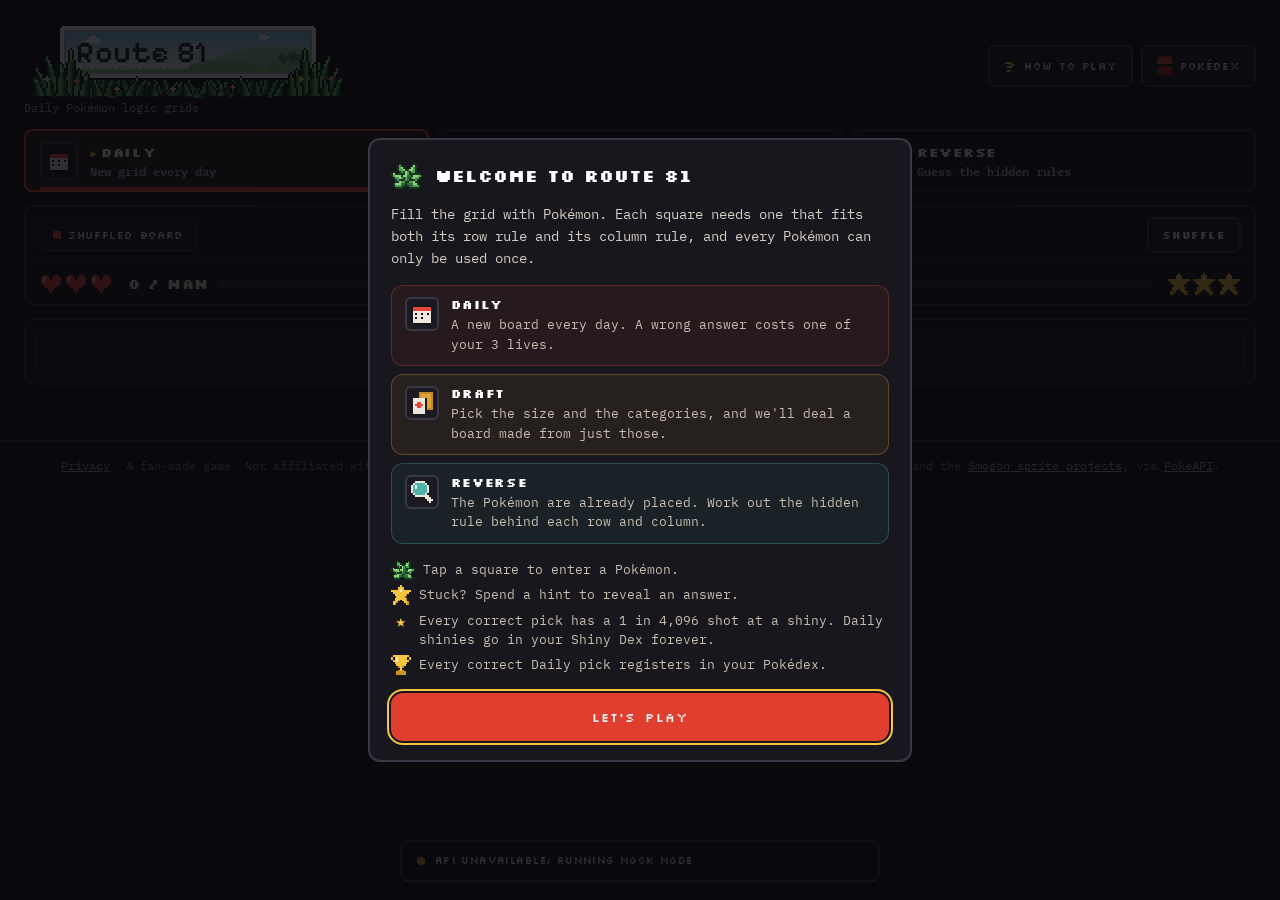
==== commit 7de36faa: "route81.app: canonical address, guest carry-over, robots/sitemap; drop yellow box on text fields Dom" ====
--- a/frontend/index.html
+++ b/frontend/index.html
@@ -13,6 +13,8 @@
     <meta property="og:type" content="website" />
     <meta name="twitter:card" content="summary" />
     <link rel="icon" href="./favicon.svg" type="image/svg+xml" />
+    <link rel="canonical" href="https://route81.app/" />
+    <meta property="og:url" content="https://route81.app/" />
     <link rel="preconnect" href="https://fonts.googleapis.com" />
     <link rel="preconnect" href="https://fonts.gstatic.com" crossorigin />
     <link
--- a/frontend/shell.css
+++ b/frontend/shell.css
@@ -62,35 +62,35 @@
    A location banner in the spirit of the DS games: a framed plate with a
    small landscape inside (sky, hills, trees, drifting clouds), standing in
    tall grass with a few flowers. Art: brand/*.png, made by
-   scripts/gen_brand_art.py on a 150 x 40 pixel canvas.
+   scripts/gen_brand_art.py on a 164 x 40 pixel canvas.
    --k is the pixel scale: 2 on desktop, 4/3 on phones, so every art pixel
-   lands on whole screen pixels. Motion: the sign drops in once on load, a
-   gust of wind travels through the grass (4 frames), the clouds drift.
-   All of it stops for prefers-reduced-motion. */
+   lands on whole screen pixels. Motion: a gust of wind rolls through the
+   grass (16 frames, ~100ms each) and the clouds drift. The grass tapers off
+   at both ends, so the sign has no hard rectangular edge. All motion stops
+   for prefers-reduced-motion. */
 .route-sign {
   --k: 2;
   position: relative;
   display: block;
-  width: calc(150px * var(--k));
+  width: calc(164px * var(--k));
   height: calc(40px * var(--k));
   margin: 0;
-  animation: rs-drop 420ms steps(6, end) both;
 }
 .rs-grass {
   position: absolute;
   inset: 0;
   background-repeat: no-repeat;
-  background-size: 100% 400%;                /* four frames stacked */
+  background-size: 100% 1600%;               /* sixteen frames stacked */
   image-rendering: pixelated;
   pointer-events: none;
-  animation: rs-wind 2.4s steps(1) infinite;
+  animation: rs-wind 1.6s steps(16, jump-none) infinite;
 }
 .rs-back  { z-index: 0; background-image: var(--px-sign-back); }
 .rs-front { z-index: 3; background-image: var(--px-sign-front); }
 .rs-plate {
   position: absolute;
   z-index: 1;
-  left: calc(10px * var(--k));
+  left: calc(17px * var(--k));
   top: calc(3px * var(--k));
   width: calc(130px * var(--k));
   height: calc(28px * var(--k));
@@ -106,12 +106,12 @@
   overflow: hidden;
   background: var(--px-sign-clouds) 0 0 / calc(122px * var(--k)) 100% repeat-x;
   image-rendering: pixelated;
-  animation: rs-clouds 90s steps(122) infinite;
+  animation: rs-clouds 60s steps(122) infinite;
 }
 .rs-name {
   position: absolute;
   z-index: 2;
-  left: calc(19px * var(--k));
+  left: calc(26px * var(--k));
   top: calc(3px * var(--k));
   height: calc(28px * var(--k));
   display: flex;
@@ -127,18 +127,11 @@
   text-shadow: 0 calc(1px * var(--k)) 0 #f4f8f6;
 }
 @keyframes rs-wind {
-  0%   { background-position: 0 0; }
-  25%  { background-position: 0 33.333%; }
-  50%  { background-position: 0 66.667%; }
-  75%  { background-position: 0 100%; }
+  from { background-position: 0 0; }
+  to   { background-position: 0 100%; }
 }
 @keyframes rs-clouds {
   to { background-position: calc(-122px * var(--k)) 0; }
-}
-@keyframes rs-drop {
-  from { transform: translateY(-110%); opacity: 0; }
-  20%  { opacity: 1; }
-  to   { transform: none; }
 }
 .route-sign + .brand-tag { margin-top: 0.15rem; }
 
@@ -543,7 +536,7 @@
   .app-header.topbar { margin-bottom: 0.7rem; gap: 0.6rem; }
   .brand { gap: 0.55rem; }
   .brand h1 { font-size: clamp(1.05rem, 5.4vw, 1.4rem); }
-  .route-sign { --k: 1.3333; }             /* 200 x 53 */
+  .route-sign { --k: 1.3333; }             /* 219 x 53; 4 device px per art px on 3x phones */
   .brand-tag { display: none; }
   .icon-btn { padding: 0; width: 40px; min-width: 40px; min-height: 40px; }
   .icon-btn-label { display: none; }
--- a/frontend/theme.css
+++ b/frontend/theme.css
@@ -59,10 +59,21 @@
 .bg-orb { display: none !important; }            /* blurred glow blobs */
 ::selection { background: rgba(245, 197, 66, 0.35); color: #fff; }
 
-/* One focus style everywhere: the yellow selection outline. */
-:where(button, a, input, select, textarea, [tabindex]):focus-visible {
+/* One focus style for things you press: the yellow selection outline.
+   Text fields are left out on purpose: they show focus with the caret and
+   their own border (or their search wrapper's ring), and the extra yellow
+   box on top of that looked like a glitch. */
+:where(button, a, select, [tabindex]:not(input):not(textarea),
+       input[type="checkbox"], input[type="radio"], input[type="range"]):focus-visible {
   outline: 2px solid var(--focus) !important;
   outline-offset: 2px;
+}
+:where(input:not([type="checkbox"]):not([type="radio"]):not([type="range"]), textarea):is(:focus, :focus-visible) {
+  outline: none !important;
+}
+/* Bare text fields (no wrapper of their own) get a quiet border change. */
+:where(input:not([type="checkbox"]):not([type="radio"]):not([type="range"]), textarea):focus {
+  border-color: rgba(229, 72, 59, 0.65);
 }
 
 /* ── Logo ──────────────────────────────────────────────────────────────── */
@@ -340,8 +351,6 @@
   font-size: 0.74rem !important;
 }
 
-/* Text fields already show focus with their border; keep the outline tight. */
-input:focus-visible { outline-offset: 0 !important; }
 
 /* Pokémon suggestions: the one picked with the arrow keys. */
 .modal-suggestion-btn.active { border-color: var(--focus) !important; background: var(--card-hover) !important; }
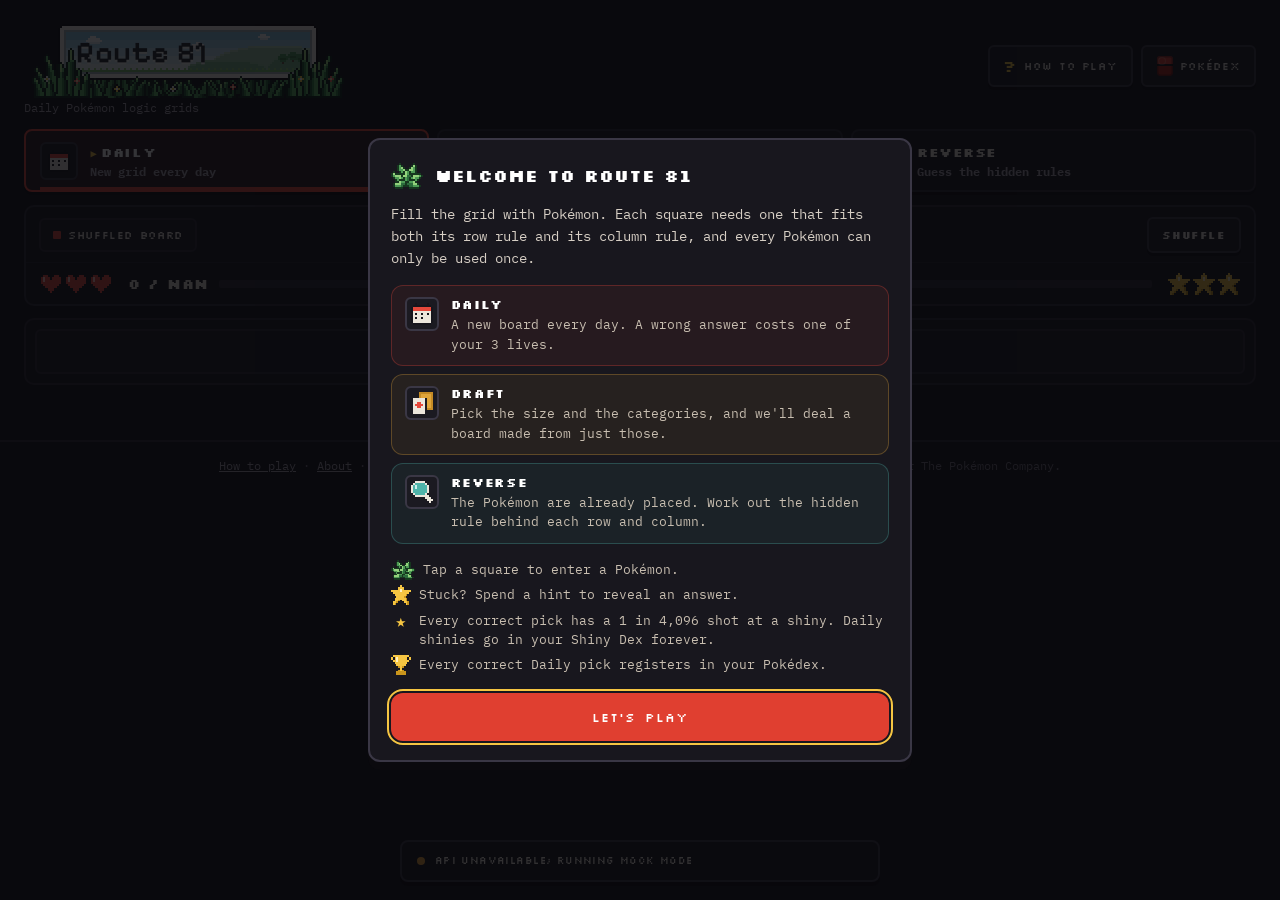
==== commit e7d01a89: "Add How to play, About and Terms pages for AdSense review - how-to-play.html: rules, the three modes" ====
--- a/frontend/index.html
+++ b/frontend/index.html
@@ -11,8 +11,19 @@
     <meta property="og:title" content="Route 81 · Daily Pokémon grid puzzles" />
     <meta property="og:description" content="81 squares. Every one needs a Pokémon that fits both rules. New board every day." />
     <meta property="og:type" content="website" />
-    <meta name="twitter:card" content="summary" />
-    <link rel="icon" href="./favicon.svg" type="image/svg+xml" />
+    <meta property="og:image" content="https://route81.app/brand/og-image.png" />
+    <meta property="og:image:width" content="1200" />
+    <meta property="og:image:height" content="630" />
+    <meta property="og:image:alt" content="A Route 81 sign standing in tall grass under a blue sky" />
+    <meta name="twitter:card" content="summary_large_image" />
+    <meta name="twitter:image" content="https://route81.app/brand/og-image.png" />
+    <link rel="icon" href="/favicon.ico" sizes="48x48" />
+    <link rel="icon" type="image/png" sizes="32x32" href="/brand/favicon-32.png" />
+    <link rel="icon" type="image/png" sizes="16x16" href="/brand/favicon-16.png" />
+    <link rel="apple-touch-icon" href="/brand/apple-touch-icon.png" />
+    <link rel="manifest" href="/site.webmanifest" />
+    <!-- AdSense site verification (the publisher id is public; ads themselves are switched on by ADSENSE_CLIENT in Railway) -->
+    <meta name="google-adsense-account" content="ca-pub-1439570499753487" />
     <link rel="canonical" href="https://route81.app/" />
     <meta property="og:url" content="https://route81.app/" />
     <link rel="preconnect" href="https://fonts.googleapis.com" />
@@ -865,7 +876,7 @@
     </main>
 
     <footer class="site-foot">
-      <a href="./privacy.html">Privacy</a>
+      <span><a href="./how-to-play.html">How to play</a> · <a href="./about.html">About</a> · <a href="./privacy.html">Privacy</a> · <a href="./terms.html">Terms</a></span>
       <span>A fan-made game. Not affiliated with Nintendo, Game Freak or The Pokémon Company.</span>
       <span>Sprites: Pokémon Black/White and the <a href="https://www.smogon.com/forums/threads/x-y-sprite-project.3486712/" rel="noopener" target="_blank">Smogon sprite projects</a>, via <a href="https://github.com/PokeAPI/sprites" rel="noopener" target="_blank">PokeAPI</a>.</span>
     </footer>
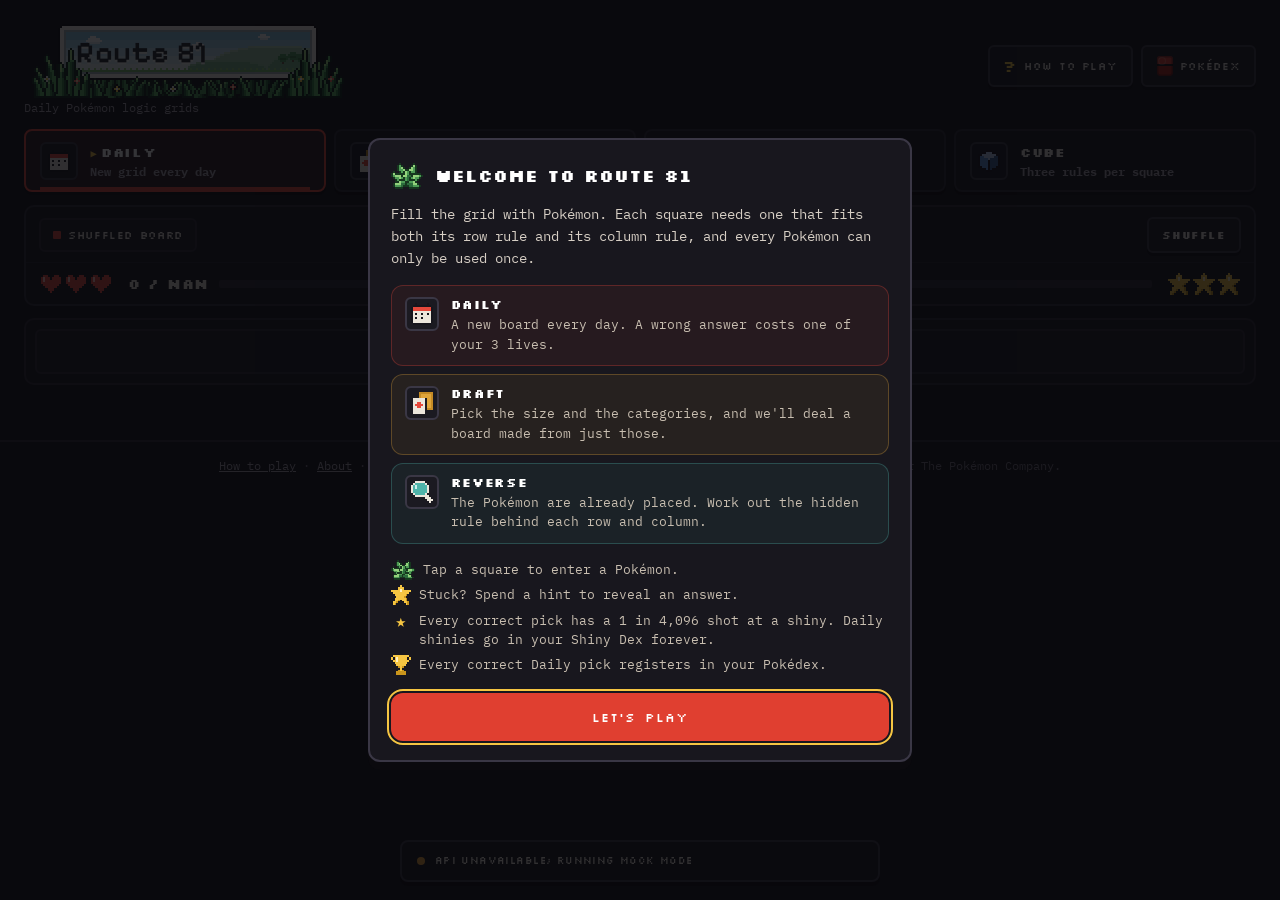
==== commit c2c7b205: "Add the 3x3x3 Cube mode (fill and reverse) Cube: 27 squares, each needs a Pokémon that fits its colu" ====
--- a/frontend/index.html
+++ b/frontend/index.html
@@ -618,6 +618,7 @@
     <link rel="stylesheet" href="./ads.css" />
     <link rel="stylesheet" href="./theme.css" />
     <link rel="stylesheet" href="./motion.css" />
+    <link rel="stylesheet" href="./cube-tab.css" />
   </head>
   <body>
     <div class="bg-orb orb-a" aria-hidden="true"></div>
@@ -662,6 +663,11 @@
           <span class="mt-icon" aria-hidden="true">🔍</span>
           <span class="mt-text"><span class="mt-name">Reverse</span><span class="mt-sub">Guess the hidden rules</span></span>
         </button>
+        <!-- The Cube lives on its own page (cube.html); this tab is a link. -->
+        <a class="mode-tab" data-mode="cube" href="./cube.html">
+          <span class="mt-icon" aria-hidden="true"></span>
+          <span class="mt-text"><span class="mt-name">Cube</span><span class="mt-sub">Three rules per square</span></span>
+        </a>
       </nav>
 
       <!-- Console: board label + mode actions on top, HUD underneath. -->
--- a/frontend/theme.css
+++ b/frontend/theme.css
@@ -354,3 +354,7 @@
 
 /* Pokémon suggestions: the one picked with the arrow keys. */
 .modal-suggestion-btn.active { border-color: var(--focus) !important; background: var(--card-hover) !important; }
+
+/* Support link on the win banner (SUPPORT_URL) */
+.support-line { display: block; margin-top: 0.3rem; font-size: 0.78rem; color: var(--ink-soft); }
+.support-line a { color: inherit; text-decoration: underline; text-underline-offset: 2px; }
--- a/frontend/cube-tab.css
+++ b/frontend/cube-tab.css
@@ -0,0 +1,19 @@
+/* ============================================================================
+   cube-tab.css — the Cube's mode tab, shared by index.html and cube.html.
+   Load after theme.css. The Cube keeps its own quiet colour, like the others:
+   Daily red, Draft amber, Reverse teal, Cube blue.
+   ============================================================================ */
+:root {
+  --mode-cube: #5c8fd6;
+  --px-cube: url("data:image/svg+xml,%3Csvg xmlns='http://www.w3.org/2000/svg' viewBox='0 0 11 11' shape-rendering='crispEdges'%3E%3Crect x='4' y='0' width='1' height='1' fill='%2316151c'/%3E%3Crect x='5' y='0' width='1' height='1' fill='%2316151c'/%3E%3Crect x='6' y='0' width='1' height='1' fill='%2316151c'/%3E%3Crect x='2' y='1' width='1' height='1' fill='%2316151c'/%3E%3Crect x='3' y='1' width='1' height='1' fill='%2316151c'/%3E%3Crect x='4' y='1' width='1' height='1' fill='%23b9cdf2'/%3E%3Crect x='5' y='1' width='1' height='1' fill='%23b9cdf2'/%3E%3Crect x='6' y='1' width='1' height='1' fill='%23b9cdf2'/%3E%3Crect x='7' y='1' width='1' height='1' fill='%2316151c'/%3E%3Crect x='8' y='1' width='1' height='1' fill='%2316151c'/%3E%3Crect x='0' y='2' width='1' height='1' fill='%2316151c'/%3E%3Crect x='1' y='2' width='1' height='1' fill='%2316151c'/%3E%3Crect x='2' y='2' width='1' height='1' fill='%23b9cdf2'/%3E%3Crect x='3' y='2' width='1' height='1' fill='%23b9cdf2'/%3E%3Crect x='4' y='2' width='1' height='1' fill='%23b9cdf2'/%3E%3Crect x='5' y='2' width='1' height='1' fill='%23b9cdf2'/%3E%3Crect x='6' y='2' width='1' height='1' fill='%23b9cdf2'/%3E%3Crect x='7' y='2' width='1' height='1' fill='%23b9cdf2'/%3E%3Crect x='8' y='2' width='1' height='1' fill='%23b9cdf2'/%3E%3Crect x='9' y='2' width='1' height='1' fill='%2316151c'/%3E%3Crect x='10' y='2' width='1' height='1' fill='%2316151c'/%3E%3Crect x='0' y='3' width='1' height='1' fill='%2316151c'/%3E%3Crect x='1' y='3' width='1' height='1' fill='%235c8fd6'/%3E%3Crect x='2' y='3' width='1' height='1' fill='%235c8fd6'/%3E%3Crect x='3' y='3' width='1' height='1' fill='%23b9cdf2'/%3E%3Crect x='4' y='3' width='1' height='1' fill='%23b9cdf2'/%3E%3Crect x='5' y='3' width='1' height='1' fill='%23b9cdf2'/%3E%3Crect x='6' y='3' width='1' height='1' fill='%23b9cdf2'/%3E%3Crect x='7' y='3' width='1' height='1' fill='%23b9cdf2'/%3E%3Crect x='8' y='3' width='1' height='1' fill='%233b5d96'/%3E%3Crect x='9' y='3' width='1' height='1' fill='%233b5d96'/%3E%3Crect x='10' y='3' width='1' height='1' fill='%2316151c'/%3E%3Crect x='0' y='4' width='1' height='1' fill='%2316151c'/%3E%3Crect x='1' y='4' width='1' height='1' fill='%235c8fd6'/%3E%3Crect x='2' y='4' width='1' height='1' fill='%235c8fd6'/%3E%3Crect x='3' y='4' width='1' height='1' fill='%235c8fd6'/%3E%3Crect x='4' y='4' width='1' height='1' fill='%235c8fd6'/%3E%3Crect x='5' y='4' width='1' height='1' fill='%23b9cdf2'/%3E%3Crect x='6' y='4' width='1' height='1' fill='%233b5d96'/%3E%3Crect x='7' y='4' width='1' height='1' fill='%233b5d96'/%3E%3Crect x='8' y='4' width='1' height='1' fill='%233b5d96'/%3E%3Crect x='9' y='4' width='1' height='1' fill='%233b5d96'/%3E%3Crect x='10' y='4' width='1' height='1' fill='%2316151c'/%3E%3Crect x='0' y='5' width='1' height='1' fill='%2316151c'/%3E%3Crect x='1' y='5' width='1' height='1' fill='%235c8fd6'/%3E%3Crect x='2' y='5' width='1' height='1' fill='%235c8fd6'/%3E%3Crect x='3' y='5' width='1' height='1' fill='%235c8fd6'/%3E%3Crect x='4' y='5' width='1' height='1' fill='%235c8fd6'/%3E%3Crect x='5' y='5' width='1' height='1' fill='%2316151c'/%3E%3Crect x='6' y='5' width='1' height='1' fill='%233b5d96'/%3E%3Crect x='7' y='5' width='1' height='1' fill='%233b5d96'/%3E%3Crect x='8' y='5' width='1' height='1' fill='%233b5d96'/%3E%3Crect x='9' y='5' width='1' height='1' fill='%233b5d96'/%3E%3Crect x='10' y='5' width='1' height='1' fill='%2316151c'/%3E%3Crect x='0' y='6' width='1' height='1' fill='%2316151c'/%3E%3Crect x='1' y='6' width='1' height='1' fill='%235c8fd6'/%3E%3Crect x='2' y='6' width='1' height='1' fill='%235c8fd6'/%3E%3Crect x='3' y='6' width='1' height='1' fill='%235c8fd6'/%3E%3Crect x='4' y='6' width='1' height='1' fill='%235c8fd6'/%3E%3Crect x='5' y='6' width='1' height='1' fill='%2316151c'/%3E%3Crect x='6' y='6' width='1' height='1' fill='%233b5d96'/%3E%3Crect x='7' y='6' width='1' height='1' fill='%233b5d96'/%3E%3Crect x='8' y='6' width='1' height='1' fill='%233b5d96'/%3E%3Crect x='9' y='6' width='1' height='1' fill='%233b5d96'/%3E%3Crect x='10' y='6' width='1' height='1' fill='%2316151c'/%3E%3Crect x='0' y='7' width='1' height='1' fill='%2316151c'/%3E%3Crect x='1' y='7' width='1' height='1' fill='%235c8fd6'/%3E%3Crect x='2' y='7' width='1' height='1' fill='%235c8fd6'/%3E%3Crect x='3' y='7' width='1' height='1' fill='%235c8fd6'/%3E%3Crect x='4' y='7' width='1' height='1' fill='%235c8fd6'/%3E%3Crect x='5' y='7' width='1' height='1' fill='%2316151c'/%3E%3Crect x='6' y='7' width='1' height='1' fill='%233b5d96'/%3E%3Crect x='7' y='7' width='1' height='1' fill='%233b5d96'/%3E%3Crect x='8' y='7' width='1' height='1' fill='%233b5d96'/%3E%3Crect x='9' y='7' width='1' height='1' fill='%233b5d96'/%3E%3Crect x='10' y='7' width='1' height='1' fill='%2316151c'/%3E%3Crect x='0' y='8' width='1' height='1' fill='%2316151c'/%3E%3Crect x='1' y='8' width='1' height='1' fill='%2316151c'/%3E%3Crect x='2' y='8' width='1' height='1' fill='%235c8fd6'/%3E%3Crect x='3' y='8' width='1' height='1' fill='%235c8fd6'/%3E%3Crect x='4' y='8' width='1' height='1' fill='%235c8fd6'/%3E%3Crect x='5' y='8' width='1' height='1' fill='%2316151c'/%3E%3Crect x='6' y='8' width='1' height='1' fill='%233b5d96'/%3E%3Crect x='7' y='8' width='1' height='1' fill='%233b5d96'/%3E%3Crect x='8' y='8' width='1' height='1' fill='%233b5d96'/%3E%3Crect x='9' y='8' width='1' height='1' fill='%2316151c'/%3E%3Crect x='10' y='8' width='1' height='1' fill='%2316151c'/%3E%3Crect x='2' y='9' width='1' height='1' fill='%2316151c'/%3E%3Crect x='3' y='9' width='1' height='1' fill='%2316151c'/%3E%3Crect x='4' y='9' width='1' height='1' fill='%235c8fd6'/%3E%3Crect x='5' y='9' width='1' height='1' fill='%2316151c'/%3E%3Crect x='6' y='9' width='1' height='1' fill='%233b5d96'/%3E%3Crect x='7' y='9' width='1' height='1' fill='%2316151c'/%3E%3Crect x='8' y='9' width='1' height='1' fill='%2316151c'/%3E%3Crect x='4' y='10' width='1' height='1' fill='%2316151c'/%3E%3Crect x='5' y='10' width='1' height='1' fill='%2316151c'/%3E%3Crect x='6' y='10' width='1' height='1' fill='%2316151c'/%3E%3C/svg%3E");   /* 11x11 */
+}
+nav.mode-tabs:has(> .mode-tab:nth-child(4)) { grid-template-columns: repeat(4, minmax(0, 1fr)); }
+nav.mode-tabs .mode-tab[data-mode="cube"] { --tab: var(--mode-cube); text-decoration: none; }
+.mode-tab[data-mode="cube"] .mt-icon { background-image: var(--px-cube) !important; }
+@media (max-width: 767px) {
+  nav.mode-tabs:has(> .mode-tab:nth-child(4)) { gap: 0.3rem; }
+}
+@media (max-width: 480px) {
+  nav.mode-tabs:has(> .mode-tab:nth-child(4)) .mt-sub { display: none; }
+}
+nav.mode-tabs a.mode-tab, nav.mode-tabs a.mode-tab * { text-decoration: none; color: inherit; }
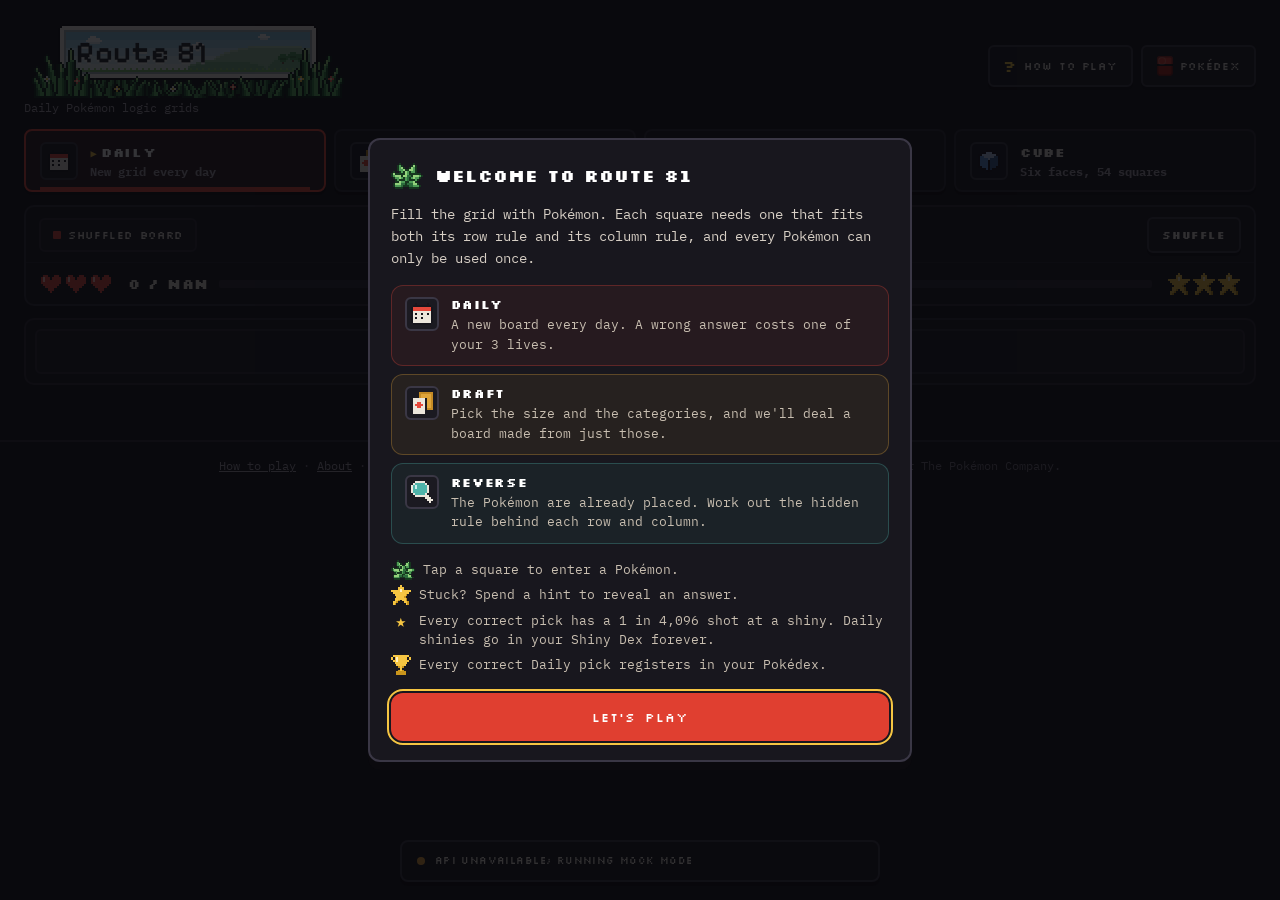
==== commit 001a72d7: "Cube: rebuild as a 6-face puzzle cube with 54 squares Each face has its own rule and every row and c" ====
--- a/frontend/index.html
+++ b/frontend/index.html
@@ -666,7 +666,7 @@
         <!-- The Cube lives on its own page (cube.html); this tab is a link. -->
         <a class="mode-tab" data-mode="cube" href="./cube.html">
           <span class="mt-icon" aria-hidden="true"></span>
-          <span class="mt-text"><span class="mt-name">Cube</span><span class="mt-sub">Three rules per square</span></span>
+          <span class="mt-text"><span class="mt-name">Cube</span><span class="mt-sub">Six faces, 54 squares</span></span>
         </a>
       </nav>
 
